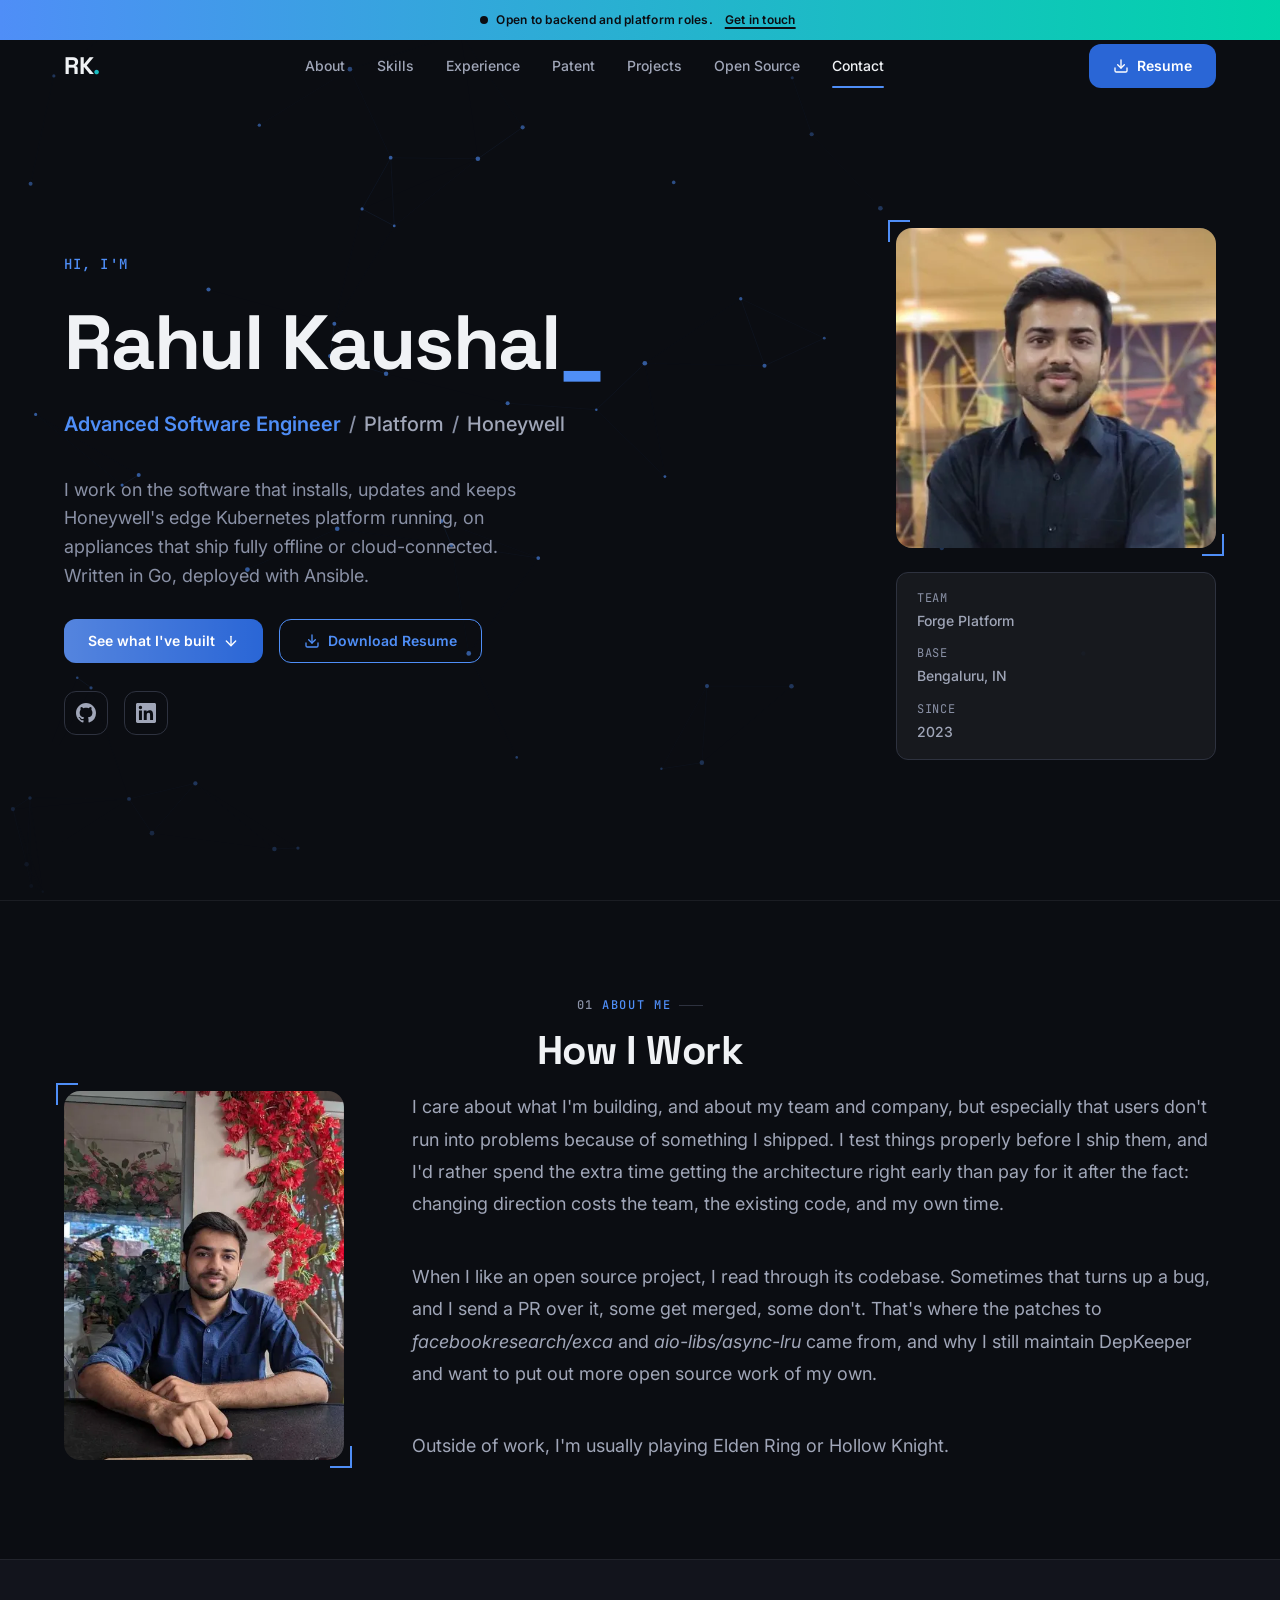
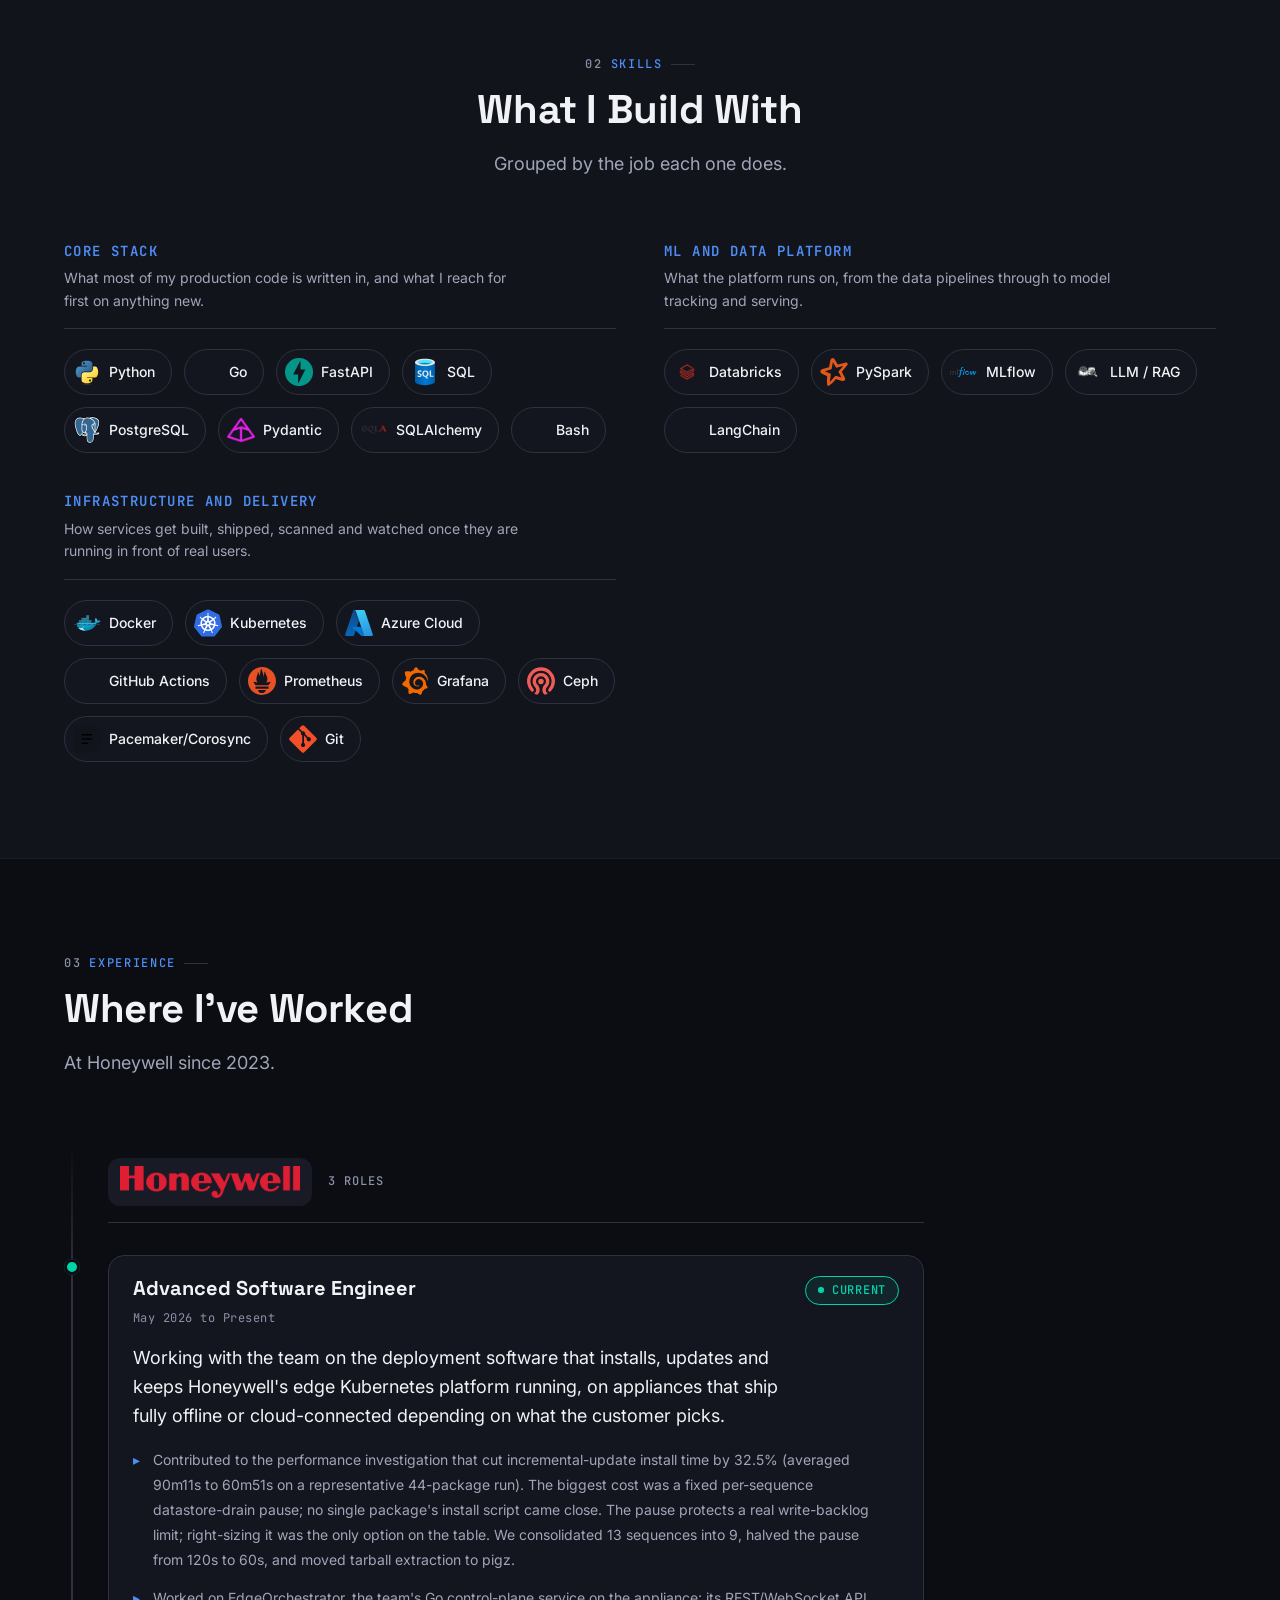
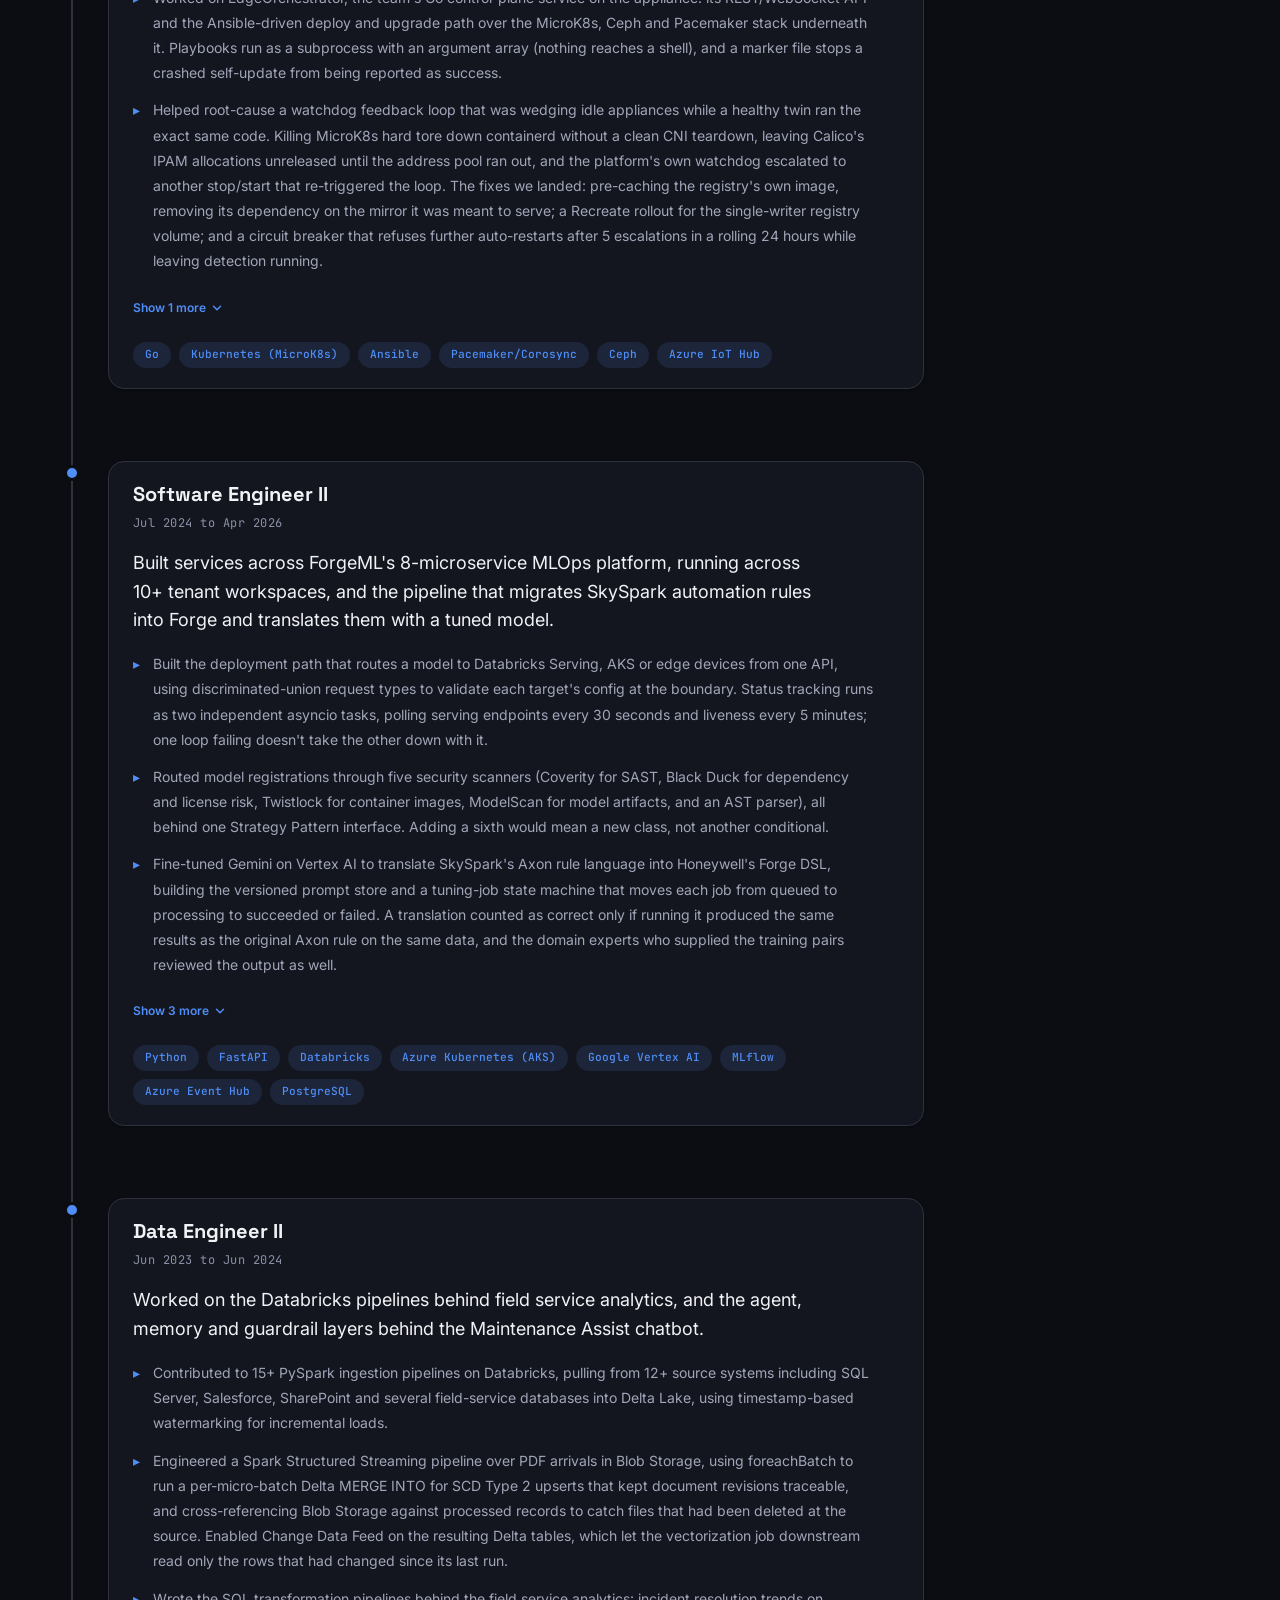
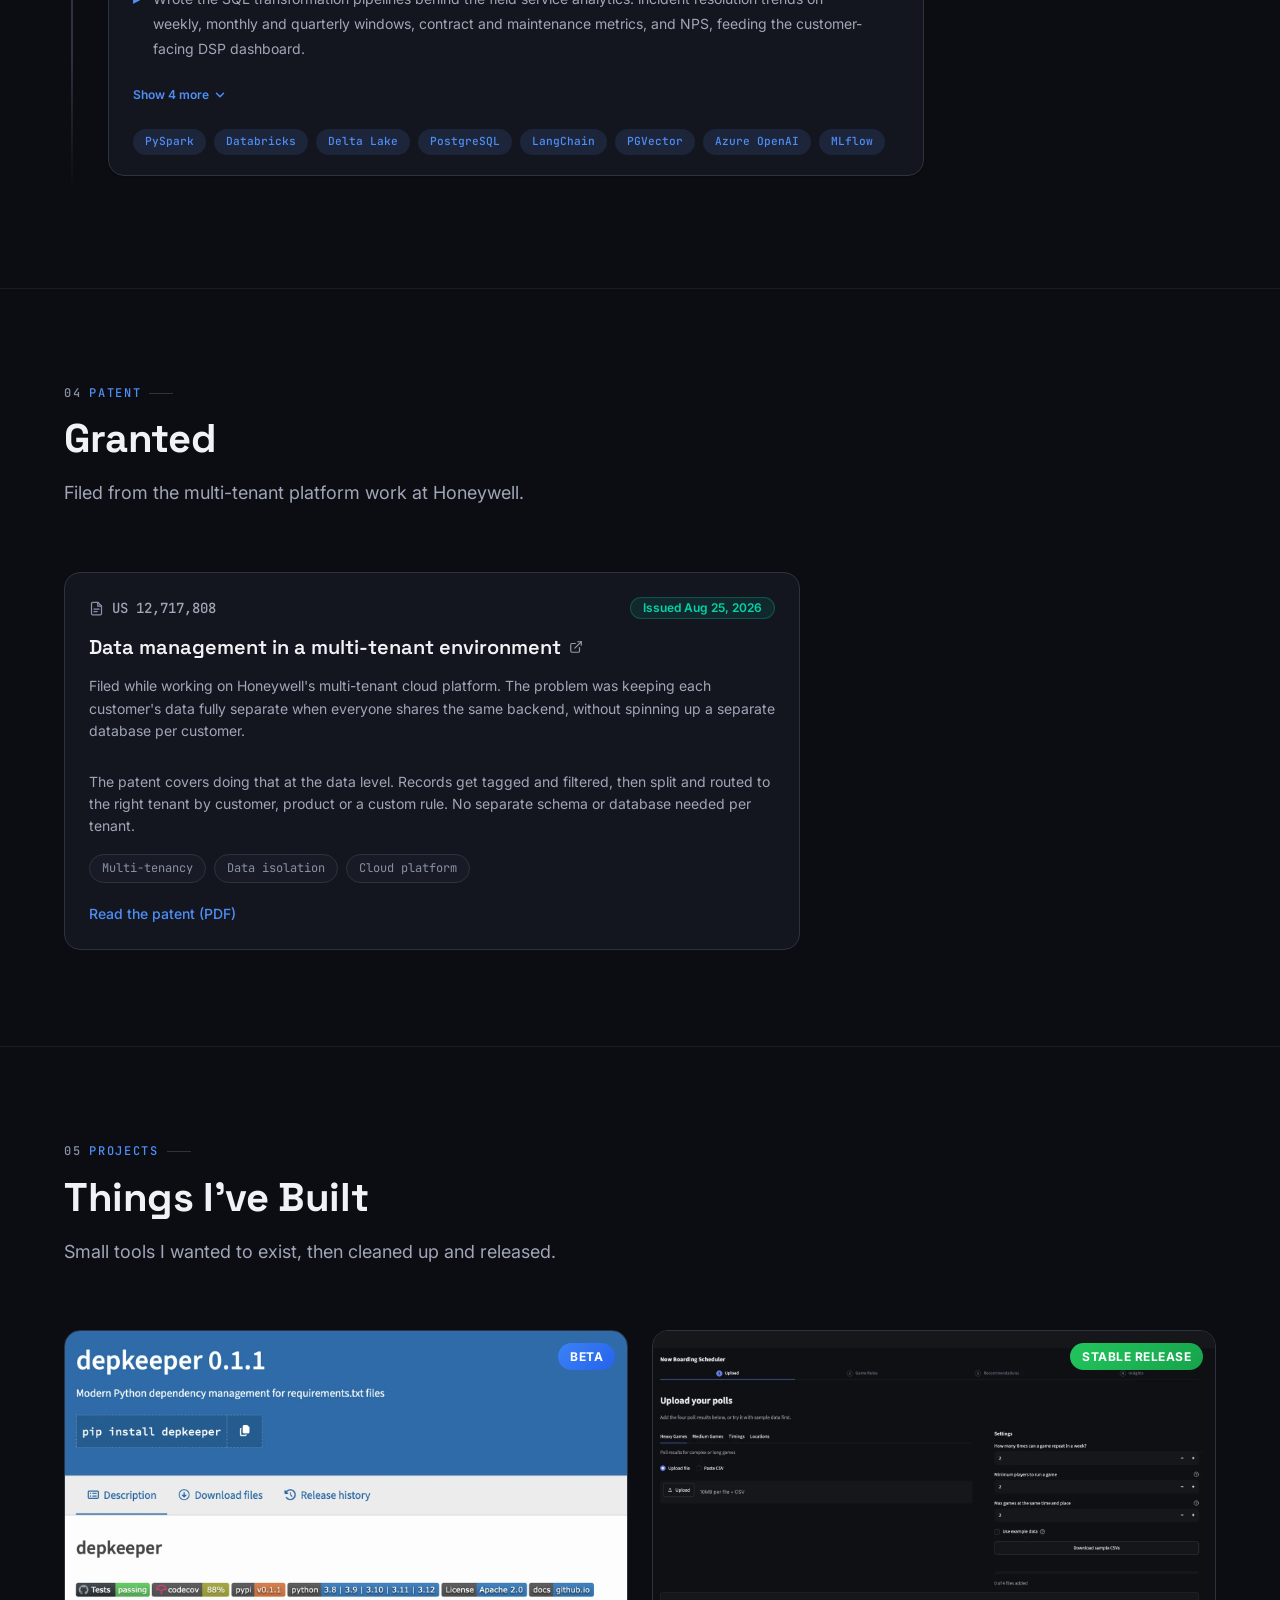
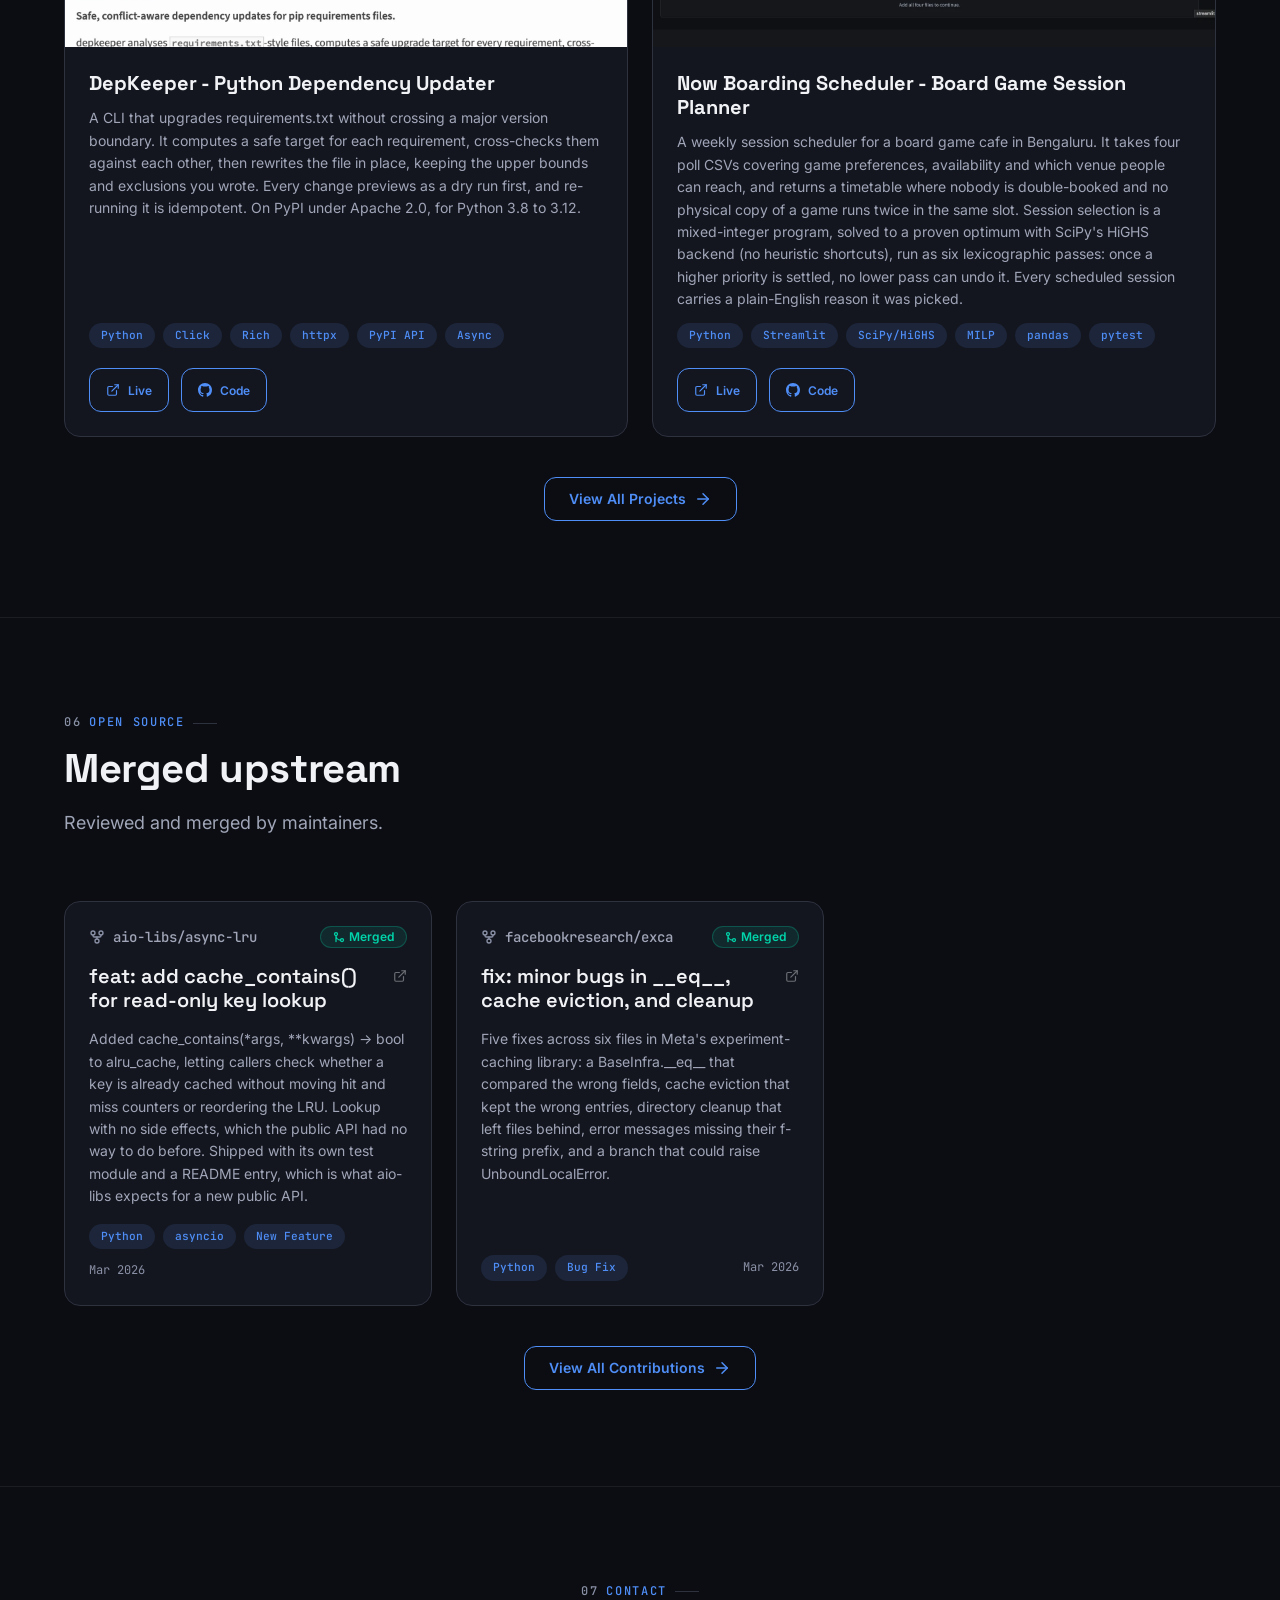
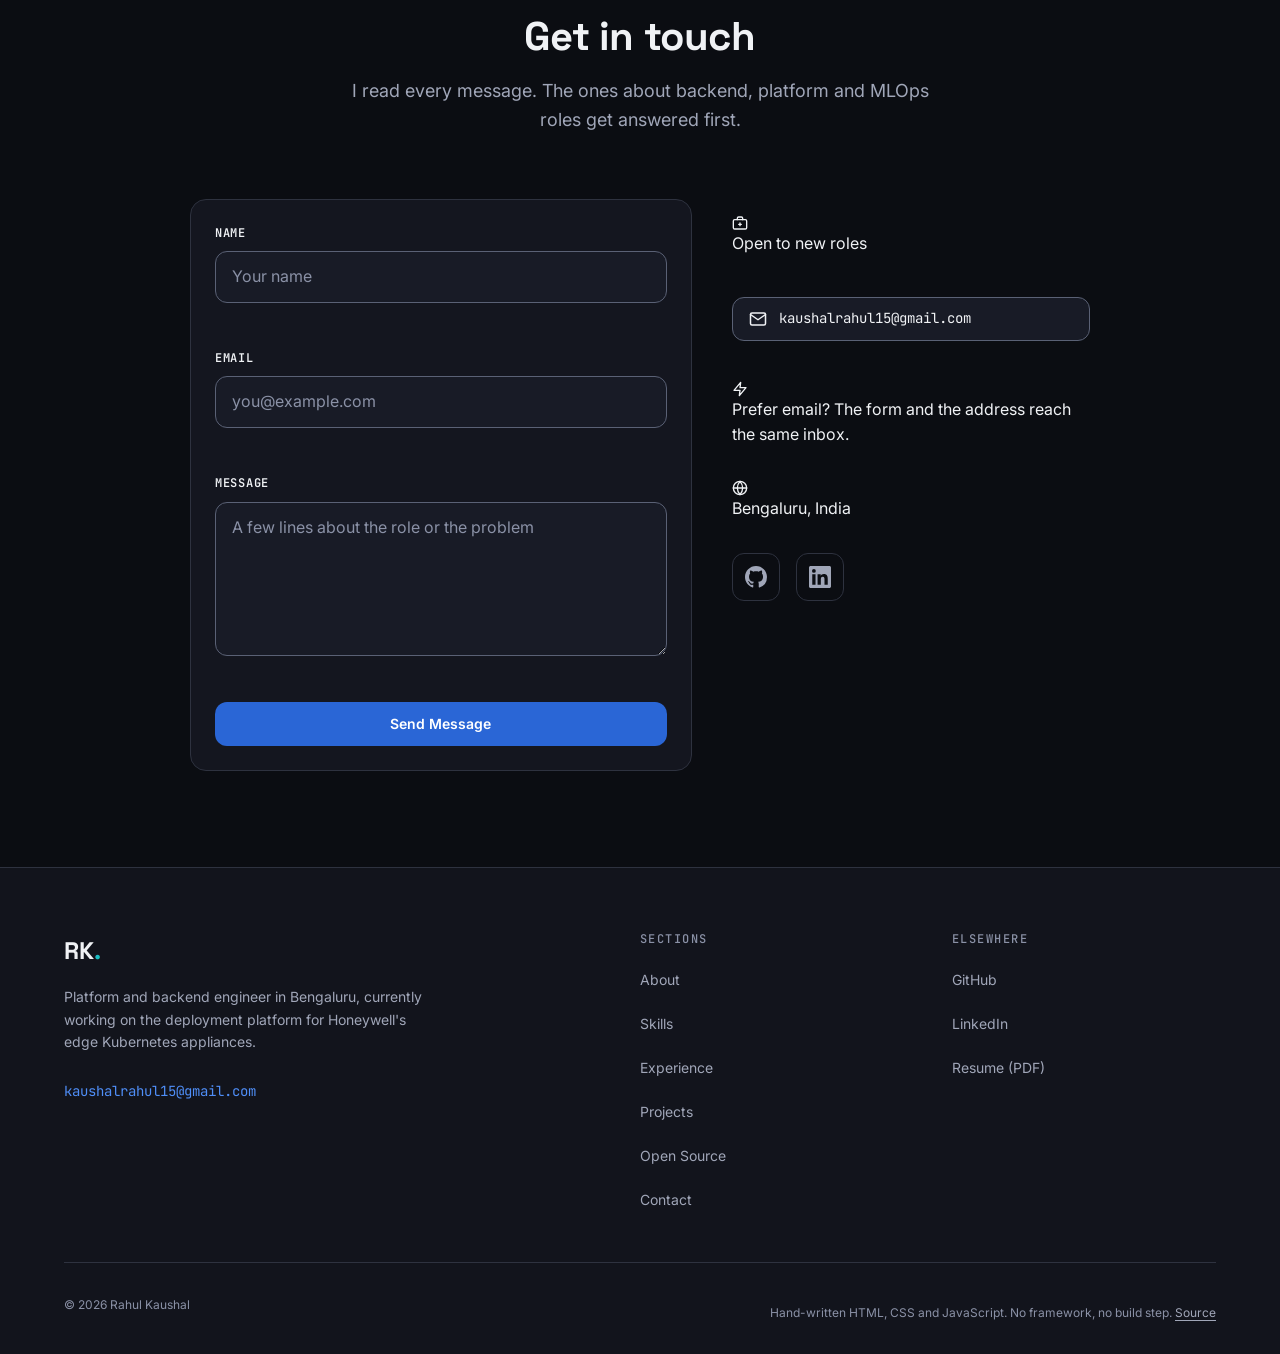
==== index.html @ ba943b7a "fix: refine wording in index.html for clarity and conciseness" ====
<!DOCTYPE html>
<html lang="en" data-theme="dark">
<head>
  <meta charset="UTF-8">
  <meta name="viewport" content="width=device-width, initial-scale=1.0">
  <meta name="google-site-verification" content="7mN913alnb2LG8XkYc7xBLTz8DrT8EJ9xe99mwu-5LU">
  <title>Rahul Kaushal - Platform and Backend Engineer</title>
  <meta name="description" content="Advanced Software Engineer at Honeywell, working on the deployment software behind an edge Kubernetes platform. Go and Ansible, after two years on Honeywell's ML platform.">
  <meta name="author" content="Rahul Kaushal">
  <meta name="theme-color" content="#0B0D12">

  <meta property="og:type" content="website">
  <meta property="og:title" content="Rahul Kaushal - Platform and Backend Engineer">
  <meta property="og:description" content="I work on the deployment software behind Honeywell's edge Kubernetes platform: Go and Ansible, keeping it running on appliances that ship fully offline or cloud-connected.">
  <meta property="og:url" content="https://rahulkaushal04.github.io/portfolio/">
  <meta property="og:image" content="https://rahulkaushal04.github.io/portfolio/assets/images/og-image.png">
  <meta property="og:image:width" content="1200">
  <meta property="og:image:height" content="630">
  <meta property="og:image:alt" content="Rahul Kaushal, platform and backend engineer">

  <meta name="twitter:card" content="summary_large_image">
  <meta name="twitter:title" content="Rahul Kaushal - Platform and Backend Engineer">
  <meta name="twitter:description" content="Advanced Software Engineer at Honeywell. Building deployment software for an edge platform now, ML platform work before that.">
  <meta name="twitter:image" content="https://rahulkaushal04.github.io/portfolio/assets/images/og-image.png">

  <link rel="canonical" href="https://rahulkaushal04.github.io/portfolio/">

  <link rel="icon" href="assets/images/favicon.ico" sizes="any">
  <link rel="icon" href="assets/images/favicon-32.png" type="image/png" sizes="32x32">
  <link rel="apple-touch-icon" href="assets/images/apple-touch-icon.png">

  <link rel="preload" as="image" href="assets/images/profile_short.webp" fetchpriority="high">

  <link rel="preconnect" href="https://fonts.googleapis.com">
  <link rel="preconnect" href="https://fonts.gstatic.com" crossorigin>
  <link rel="stylesheet" href="https://fonts.googleapis.com/css2?family=Space+Grotesk:wght@600;700&family=Inter:wght@400;500;600&family=JetBrains+Mono:wght@400;500&display=swap">

  <link rel="stylesheet" href="assets/css/variables.css">
  <link rel="stylesheet" href="assets/css/reset.css">
  <link rel="stylesheet" href="assets/css/animations.css">
  <link rel="stylesheet" href="assets/css/navbar.css">
  <link rel="stylesheet" href="assets/css/hero.css">
  <link rel="stylesheet" href="assets/css/about.css">
  <link rel="stylesheet" href="assets/css/skills.css">
  <link rel="stylesheet" href="assets/css/experience.css">
  <link rel="stylesheet" href="assets/css/patent.css">
  <link rel="stylesheet" href="assets/css/projects.css">
  <link rel="stylesheet" href="assets/css/contributions.css">
  <link rel="stylesheet" href="assets/css/contact.css">
  <link rel="stylesheet" href="assets/css/footer.css">
  <link rel="stylesheet" href="assets/css/main.css">

  <script type="application/ld+json">
  {
    "@context": "https://schema.org",
    "@graph": [
      {
        "@type": "ProfilePage",
        "@id": "https://rahulkaushal04.github.io/portfolio/#profilepage",
        "url": "https://rahulkaushal04.github.io/portfolio/",
        "name": "Rahul Kaushal - Platform and Backend Engineer",
        "inLanguage": "en",
        "mainEntity": { "@id": "https://rahulkaushal04.github.io/portfolio/#person" }
      },
      {
        "@type": "Person",
        "@id": "https://rahulkaushal04.github.io/portfolio/#person",
        "name": "Rahul Kaushal",
        "url": "https://rahulkaushal04.github.io/portfolio/",
        "image": "https://rahulkaushal04.github.io/portfolio/assets/images/og-image.png",
        "jobTitle": "Advanced Software Engineer",
        "email": "mailto:kaushalrahul15@gmail.com",
        "description": "I work on the deployment software behind Honeywell's edge Kubernetes platform: Go and Ansible, on appliances that ship fully offline or cloud-connected. Before that, I built services across ForgeML, Honeywell's ML platform, and the Databricks pipelines that came before it.",
        "worksFor": {
          "@type": "Organization",
          "name": "Honeywell",
          "department": {
            "@type": "Organization",
            "name": "Forge Platform"
          }
        },
        "address": {
          "@type": "PostalAddress",
          "addressLocality": "Bengaluru",
          "addressCountry": "IN"
        },
        "hasOccupation": {
          "@type": "Occupation",
          "name": "Platform and Backend Engineer",
          "occupationLocation": {
            "@type": "City",
            "name": "Bengaluru"
          },
          "skills": "Python, Go, FastAPI, MLOps, Databricks, PySpark, Kubernetes, Ansible, PostgreSQL, Azure, MLflow, Retrieval Augmented Generation"
        },
        "knowsAbout": [
          "Python",
          "Go",
          "FastAPI",
          "Platform Engineering",
          "MLOps",
          "Kubernetes",
          "Ansible",
          "Databricks",
          "PostgreSQL",
          "Retrieval Augmented Generation"
        ],
        "knowsLanguage": "en",
        "sameAs": [
          "https://github.com/rahulkaushal04",
          "https://www.linkedin.com/in/rahul-kaushal04"
        ]
      },
      {
        "@type": "CreativeWork",
        "@id": "https://rahulkaushal04.github.io/portfolio/#patent-us12717808",
        "additionalType": "https://en.wikipedia.org/wiki/Patent",
        "name": "Data management in a multi-tenant environment",
        "description": "Tenant data isolation at the data level on a shared multi-tenant backend: records carry enough metadata to be split and routed to the right tenant by customer, product or a custom rule, with no separate schema or database required per tenant.",
        "identifier": "US 12717808",
        "url": "https://thepatentplace.com/iplibrary/patent-pdf/12717808/",
        "datePublished": "2026-08-25",
        "author": { "@id": "https://rahulkaushal04.github.io/portfolio/#person" }
      }
    ]
  }
  </script>
</head>

<body>
  <a href="#main-content" class="skip-link">Skip to content</a>

  <div class="availability-banner">
    <span class="availability-banner__dot" aria-hidden="true"></span>
    Open to backend and platform roles. <a href="#contact">Get in touch</a>
  </div>

  <div class="scroll-progress" id="scrollProgress" aria-hidden="true"></div>

  <div class="cursor-dot" id="cursorDot" aria-hidden="true"></div>

  <header class="navbar" id="navbar">
    <nav class="container flex-between">
      <a href="#hero" class="navbar__logo" aria-label="Go to top">
        <span class="navbar__logo-text">RK<span class="text-gradient">.</span></span>
      </a>

      <ul class="navbar__links" id="navLinks">
        <li><a href="#about" class="navbar__link">About</a></li>
        <li><a href="#skills" class="navbar__link">Skills</a></li>
        <li><a href="#experience" class="navbar__link">Experience</a></li>
        <li><a href="#patent" class="navbar__link">Patent</a></li>
        <li><a href="#projects" class="navbar__link">Projects</a></li>
        <li><a href="#contributions" class="navbar__link">Open Source</a></li>
        <li><a href="#contact" class="navbar__link">Contact</a></li>
      </ul>

      <div class="navbar__actions flex-center gap-4">
        <div class="navbar__resume-wrap">
          <a href="resume/Rahul_Resume.pdf" download class="btn btn-primary navbar__resume-btn">
            <svg xmlns="http://www.w3.org/2000/svg" width="16" height="16" viewBox="0 0 24 24" fill="none" stroke="currentColor" stroke-width="2" stroke-linecap="round" stroke-linejoin="round">
              <path d="M21 15v4a2 2 0 0 1-2 2H5a2 2 0 0 1-2-2v-4"></path>
              <polyline points="7 10 12 15 17 10"></polyline>
              <line x1="12" y1="15" x2="12" y2="3"></line>
            </svg>
            Resume
          </a>
        </div>

        <button class="navbar__hamburger" id="navHamburger" aria-label="Open navigation menu" aria-expanded="false">
          <span class="navbar__hamburger-line"></span>
          <span class="navbar__hamburger-line"></span>
          <span class="navbar__hamburger-line"></span>
        </button>
      </div>
    </nav>

  </header>

  <div class="navbar__mobile-menu" id="mobileMenu" role="dialog" aria-modal="true" aria-label="Site navigation" aria-hidden="true">
    <button class="navbar__mobile-close" type="button" data-close-menu aria-label="Close navigation menu">
      <svg xmlns="http://www.w3.org/2000/svg" width="20" height="20" viewBox="0 0 24 24" fill="none" stroke="currentColor" stroke-width="2" stroke-linecap="round" stroke-linejoin="round" aria-hidden="true">
        <line x1="18" y1="6" x2="6" y2="18"></line>
        <line x1="6" y1="6" x2="18" y2="18"></line>
      </svg>
    </button>

    <ul class="navbar__mobile-links">
      <li><a href="#about" class="navbar__mobile-link">About</a></li>
      <li><a href="#skills" class="navbar__mobile-link">Skills</a></li>
      <li><a href="#experience" class="navbar__mobile-link">Experience</a></li>
      <li><a href="#patent" class="navbar__mobile-link">Patent</a></li>
      <li><a href="#projects" class="navbar__mobile-link">Projects</a></li>
      <li><a href="#contributions" class="navbar__mobile-link">Open Source</a></li>
      <li><a href="#contact" class="navbar__mobile-link">Contact</a></li>
    </ul>

    <div class="navbar__mobile-actions">
      <a href="resume/Rahul_Resume.pdf" download class="btn btn-primary">
        <svg xmlns="http://www.w3.org/2000/svg" width="16" height="16" viewBox="0 0 24 24" fill="none" stroke="currentColor" stroke-width="2" stroke-linecap="round" stroke-linejoin="round" aria-hidden="true">
          <path d="M21 15v4a2 2 0 0 1-2 2H5a2 2 0 0 1-2-2v-4"></path>
          <polyline points="7 10 12 15 17 10"></polyline>
          <line x1="12" y1="15" x2="12" y2="3"></line>
        </svg>
        Download Resume
      </a>

      <a href="mailto:kaushalrahul15@gmail.com" class="navbar__mobile-email">
        <svg xmlns="http://www.w3.org/2000/svg" width="16" height="16" viewBox="0 0 24 24" fill="none" stroke="currentColor" stroke-width="2" stroke-linecap="round" stroke-linejoin="round" aria-hidden="true">
          <rect x="2" y="4" width="20" height="16" rx="2"></rect>
          <polyline points="22,6 12,13 2,6"></polyline>
        </svg>
        kaushalrahul15@gmail.com
      </a>

      <div class="navbar__mobile-socials">
        <a href="https://github.com/rahulkaushal04" target="_blank" rel="noopener noreferrer" class="navbar__mobile-social" aria-label="GitHub profile">
          <svg xmlns="http://www.w3.org/2000/svg" width="18" height="18" viewBox="0 0 24 24" fill="currentColor" aria-hidden="true"><path d="M12 0C5.37 0 0 5.37 0 12c0 5.31 3.435 9.795 8.205 11.385.6.105.825-.255.825-.57 0-.285-.015-1.23-.015-2.235-3.015.555-3.795-.735-4.035-1.41-.135-.345-.72-1.41-1.23-1.695-.42-.225-1.02-.78-.015-.795.945-.015 1.62.87 1.845 1.23 1.08 1.815 2.805 1.305 3.495.99.105-.78.42-1.305.765-1.605-2.67-.3-5.46-1.335-5.46-5.925 0-1.305.465-2.385 1.23-3.225-.12-.3-.54-1.53.12-3.18 0 0 1.005-.315 3.3 1.23.96-.27 1.98-.405 3-.405s2.04.135 3 .405c2.295-1.56 3.3-1.23 3.3-1.23.66 1.65.24 2.88.12 3.18.765.84 1.23 1.905 1.23 3.225 0 4.605-2.805 5.625-5.475 5.925.435.375.81 1.095.81 2.22 0 1.605-.015 2.895-.015 3.3 0 .315.225.69.825.57A12.02 12.02 0 0 0 24 12c0-6.63-5.37-12-12-12z"/></svg>
        </a>
        <a href="https://www.linkedin.com/in/rahul-kaushal04" target="_blank" rel="noopener noreferrer" class="navbar__mobile-social" aria-label="LinkedIn profile">
          <svg xmlns="http://www.w3.org/2000/svg" width="18" height="18" viewBox="0 0 24 24" fill="currentColor" aria-hidden="true"><path d="M20.447 20.452h-3.554v-5.569c0-1.328-.027-3.037-1.852-3.037-1.853 0-2.136 1.445-2.136 2.939v5.667H9.351V9h3.414v1.561h.046c.477-.9 1.637-1.85 3.37-1.85 3.601 0 4.267 2.37 4.267 5.455v6.286zM5.337 7.433a2.062 2.062 0 0 1-2.063-2.065 2.064 2.064 0 1 1 2.063 2.065zm1.782 13.019H3.555V9h3.564v11.452zM22.225 0H1.771C.792 0 0 .774 0 1.729v20.542C0 23.227.792 24 1.771 24h20.451C23.2 24 24 23.227 24 22.271V1.729C24 .774 23.2 0 22.222 0h.003z"/></svg>
        </a>
      </div>
    </div>
  </div>

  <div class="navbar__backdrop" id="navBackdrop" aria-hidden="true"></div>

  <main id="main-content">
    <section id="hero" class="hero" aria-labelledby="heroName">
      <canvas class="hero__canvas" id="heroCanvas" aria-hidden="true"></canvas>

      <div class="container hero__layout">
        <div class="hero__main">
          <p class="hero__greeting reveal">Hi, I'm</p>

          <h1 class="hero__name headline-signal reveal" id="heroName">Rahul Kaushal<span class="headline-signal__blip" aria-hidden="true">_</span></h1>

          <p class="hero__roles reveal">
            <span class="hero__role">Advanced Software Engineer</span>
            <span class="hero__role-sep" aria-hidden="true">/</span>
            <span class="hero__role hero__role--muted">Platform</span>
            <span class="hero__role-sep" aria-hidden="true">/</span>
            <span class="hero__role hero__role--muted">Honeywell</span>
          </p>

          <p class="hero__tagline reveal">
            I work on the software that installs, updates and keeps Honeywell's edge Kubernetes
            platform running, on appliances that ship fully offline or cloud-connected. Written
            in Go, deployed with Ansible.
          </p>

          <div class="hero__cta reveal gap-4">
            <a href="#projects" class="btn btn-primary">
              See what I've built
              <svg xmlns="http://www.w3.org/2000/svg" width="16" height="16" viewBox="0 0 24 24" fill="none" stroke="currentColor" stroke-width="2" stroke-linecap="round" stroke-linejoin="round">
                <line x1="12" y1="5" x2="12" y2="19"></line>
                <polyline points="19 12 12 19 5 12"></polyline>
              </svg>
            </a>
            <a href="resume/Rahul_Resume.pdf" download class="btn btn-outline">
              <svg xmlns="http://www.w3.org/2000/svg" width="16" height="16" viewBox="0 0 24 24" fill="none" stroke="currentColor" stroke-width="2" stroke-linecap="round" stroke-linejoin="round">
                <path d="M21 15v4a2 2 0 0 1-2 2H5a2 2 0 0 1-2-2v-4"></path>
                <polyline points="7 10 12 15 17 10"></polyline>
                <line x1="12" y1="15" x2="12" y2="3"></line>
              </svg>
              Download Resume
            </a>
          </div>

          <div class="hero__socials reveal">
            <a href="https://github.com/rahulkaushal04" target="_blank" rel="noopener noreferrer" class="hero__social-badge" aria-label="GitHub">
              <svg xmlns="http://www.w3.org/2000/svg" width="20" height="20" viewBox="0 0 24 24" fill="currentColor">
                <path d="M12 0C5.37 0 0 5.37 0 12c0 5.31 3.435 9.795 8.205 11.385.6.105.825-.255.825-.57 0-.285-.015-1.23-.015-2.235-3.015.555-3.795-.735-4.035-1.41-.135-.345-.72-1.41-1.23-1.695-.42-.225-1.02-.78-.015-.795.945-.015 1.62.87 1.845 1.23 1.08 1.815 2.805 1.305 3.495.99.105-.78.42-1.305.765-1.605-2.67-.3-5.46-1.335-5.46-5.925 0-1.305.465-2.385 1.23-3.225-.12-.3-.54-1.53.12-3.18 0 0 1.005-.315 3.3 1.23.96-.27 1.98-.405 3-.405s2.04.135 3 .405c2.295-1.56 3.3-1.23 3.3-1.23.66 1.65.24 2.88.12 3.18.765.84 1.23 1.905 1.23 3.225 0 4.605-2.805 5.625-5.475 5.925.435.375.81 1.095.81 2.22 0 1.605-.015 2.895-.015 3.3 0 .315.225.69.825.57A12.02 12.02 0 0 0 24 12c0-6.63-5.37-12-12-12z"/>
              </svg>
            </a>
            <a href="https://www.linkedin.com/in/rahul-kaushal04" target="_blank" rel="noopener noreferrer" class="hero__social-badge" aria-label="LinkedIn">
              <svg xmlns="http://www.w3.org/2000/svg" width="20" height="20" viewBox="0 0 24 24" fill="currentColor">
                <path d="M20.447 20.452h-3.554v-5.569c0-1.328-.027-3.037-1.852-3.037-1.853 0-2.136 1.445-2.136 2.939v5.667H9.351V9h3.414v1.561h.046c.477-.9 1.637-1.85 3.37-1.85 3.601 0 4.267 2.37 4.267 5.455v6.286zM5.337 7.433a2.062 2.062 0 0 1-2.063-2.065 2.064 2.064 0 1 1 2.063 2.065zm1.782 13.019H3.555V9h3.564v11.452zM22.225 0H1.771C.792 0 0 .774 0 1.729v20.542C0 23.227.792 24 1.771 24h20.451C23.2 24 24 23.227 24 22.271V1.729C24 .774 23.2 0 22.222 0h.003z"/>
              </svg>
            </a>
          </div>
        </div>

        <aside class="hero__aside reveal" data-delay="2">
          <div class="hero__avatar bracket-frame">
            <img src="assets/images/profile_short.webp" alt="Rahul Kaushal" width="440" height="440" fetchpriority="high" decoding="async" class="hero__avatar-img">
          </div>
          <dl class="hero__specs">
            <div class="hero__spec">
              <dt>Team</dt>
              <dd>Forge Platform</dd>
            </div>
            <div class="hero__spec">
              <dt>Base</dt>
              <dd>Bengaluru, IN</dd>
            </div>
            <div class="hero__spec">
              <dt>Since</dt>
              <dd>2023</dd>
            </div>
          </dl>
        </aside>
      </div>
    </section>

    <section id="about" class="about" aria-labelledby="aboutTitle">
      <div class="container">
        <span class="section-label">About Me</span>
        <h2 class="section-title reveal" id="aboutTitle">How I Work</h2>

        <div class="about__grid">
          <div class="about__avatar-card reveal">
            <div class="bracket-frame">
              <img src="assets/images/profile_main.webp" alt="Rahul Kaushal" width="471" height="620" loading="lazy" decoding="async" class="about__avatar-img">
            </div>
          </div>

          <div class="about__bio reveal">
            <p>
              I care about what I'm building, and about my team and company, but especially
              that users don't run into problems because of something I shipped. I test things
              properly before I ship them, and I'd rather spend the extra time getting the
              architecture right early than pay for it after the fact: changing direction
              costs the team, the existing code, and my own time.
            </p>
            <p>
              When I like an open source project, I read through its codebase. Sometimes that
              turns up a bug, and I send a PR over it, some get merged, some don't. That's where
              the patches to <em>facebookresearch/exca</em> and <em>aio-libs/async-lru</em> came
              from, and why I still maintain DepKeeper and want to put out more open source work
              of my own.
            </p>
            <p>
              Outside of work, I'm usually playing Elden Ring or Hollow Knight.
            </p>

          </div>
        </div>
      </div>
    </section>

    <section id="skills" class="skills" aria-labelledby="skillsTitle">
      <div class="container">
        <span class="section-label">Skills</span>
        <h2 class="section-title reveal" id="skillsTitle">What I Build With</h2>
        <p class="section-subtitle reveal">Grouped by the job each one does.</p>

        <div class="skills__groups" id="skillsGroups">
          <noscript>
            <ul style="list-style:none;padding:0;display:grid;gap:1.5rem;">
              <li><strong>Core stack:</strong> Python, Go, FastAPI, SQL, PostgreSQL, Pydantic, SQLAlchemy, Bash</li>
              <li><strong>ML and data platform:</strong> Databricks, PySpark, MLflow, LLM / RAG, LangChain</li>
              <li><strong>Infrastructure and delivery:</strong> Docker, Kubernetes, Azure Cloud, GitHub Actions, Prometheus, Grafana, Ceph, Pacemaker/Corosync, Git</li>
            </ul>
          </noscript>
        </div>
      </div>
    </section>

    <section id="experience" class="experience" aria-labelledby="experienceTitle">
      <div class="container">
        <div class="section-header--left">
          <span class="section-label">Experience</span>
          <h2 class="section-title reveal" id="experienceTitle">Where I've Worked</h2>
          <p class="section-subtitle reveal">At Honeywell since 2023.</p>
        </div>

        <div class="experience__timeline" id="experienceTimeline">
          <noscript>
            <article style="margin-bottom:2rem;">
              <h3>Advanced Software Engineer at Honeywell</h3>
              <p>May 2026 to Present</p>
              <p>Working with the team on the deployment software that installs, updates and keeps Honeywell&#x27;s edge Kubernetes platform running, on appliances that ship fully offline or cloud-connected depending on what the customer picks.</p>
              <ul>
                <li>Contributed to the performance investigation that cut incremental-update install time by 32.5% (averaged 90m11s to 60m51s on a representative 44-package run). The biggest cost was a fixed per-sequence datastore-drain pause; no single package&#x27;s install script came close. The pause protects a real write-backlog limit; right-sizing it was the only option on the table. We consolidated 13 sequences into 9, halved the pause from 120s to 60s, and moved tarball extraction to pigz.</li>
                <li>Worked on EdgeOrchestrator, the team&#x27;s Go control-plane service on the appliance: its REST/WebSocket API and the Ansible-driven deploy and upgrade path over the MicroK8s, Ceph and Pacemaker stack underneath it. Playbooks run as a subprocess with an argument array (nothing reaches a shell), and a marker file stops a crashed self-update from being reported as success.</li>
                <li>Helped root-cause a watchdog feedback loop that was wedging idle appliances while a healthy twin ran the exact same code. Killing MicroK8s hard tore down containerd without a clean CNI teardown, leaving Calico&#x27;s IPAM allocations unreleased until the address pool ran out, and the platform&#x27;s own watchdog escalated to another stop/start that re-triggered the loop. The fixes we landed: pre-caching the registry&#x27;s own image, removing its dependency on the mirror it was meant to serve; a Recreate rollout for the single-writer registry volume; and a circuit breaker that refuses further auto-restarts after 5 escalations in a rolling 24 hours while leaving detection running.</li>
                <li>Collaborated on ForgeLinkLite, a cross-platform Go agent handling Azure Device Provisioning Service enrollment and IoT Hub connectivity over AMQP-over-WebSocket with certificate auth, backed by a KeePass credential vault and an active/passive handshake for HA failover.</li>
              </ul>
              <p><em>Go &middot; Kubernetes (MicroK8s) &middot; Ansible &middot; Pacemaker/Corosync &middot; Ceph &middot; Azure IoT Hub</em></p>
            </article>
            <article style="margin-bottom:2rem;">
              <h3>Software Engineer II at Honeywell</h3>
              <p>Jul 2024 to Apr 2026</p>
              <p>Built services across ForgeML's 8-microservice MLOps platform, running across 10+ tenant workspaces, and the pipeline that migrates SkySpark automation rules into Forge and translates them with a tuned model.</p>
              <ul>
                <li>Built the deployment path that routes a model to Databricks Serving, AKS or edge devices from one API, using discriminated-union request types to validate each target's config at the boundary. Status tracking runs as two independent asyncio tasks, polling serving endpoints every 30 seconds and liveness every 5 minutes; one loop failing doesn't take the other down with it.</li>
                <li>Routed model registrations through five security scanners (Coverity for SAST, Black Duck for dependency and license risk, Twistlock for container images, ModelScan for model artifacts, and an AST parser), all behind one Strategy Pattern interface. Adding a sixth would mean a new class, not another conditional.</li>
                <li>Fine-tuned Gemini on Vertex AI to translate SkySpark's Axon rule language into Honeywell's Forge DSL, building the versioned prompt store and a tuning-job state machine that moves each job from queued to processing to succeeded or failed. A translation counted as correct only if running it produced the same results as the original Axon rule on the same data, and the domain experts who supplied the training pairs reviewed the output as well.</li>
                <li>The asyncio event processor consumes Azure Event Hub in real time, dispatches each event to one of three parsers behind a Factory Pattern, and writes to PostgreSQL and Unity Catalog concurrently. Blob Storage checkpoints are committed only after a successful write. Delivery is at-least-once with upsert writes. A crash replay overwrites rows without duplicating them.</li>
                <li>Shipped the service that migrates SkySpark building-automation rules into Forge: authenticating over SCRAM, parsing the Zinc and Trio formats SkySpark returns, and writing to PostgreSQL and Unity Catalog in parallel, which cut write time roughly in half.</li>
                <li>Wrote the BDD acceptance suite in Behave: 50+ scenarios across six workflow domains, run in parallel per tenant, plus Locust load tests spanning onboarding through deployment.</li>
              </ul>
              <p><em>Python &middot; FastAPI &middot; Databricks &middot; Azure Kubernetes (AKS) &middot; Google Vertex AI &middot; MLflow &middot; Azure Event Hub &middot; PostgreSQL</em></p>
            </article>
            <article style="margin-bottom:2rem;">
              <h3>Data Engineer II at Honeywell</h3>
              <p>Jun 2023 to Jun 2024</p>
              <p>Worked on the Databricks pipelines behind field service analytics, and the agent, memory and guardrail layers behind the Maintenance Assist chatbot.</p>
              <ul>
                <li>Contributed to 15+ PySpark ingestion pipelines on Databricks, pulling from 12+ source systems including SQL Server, Salesforce, SharePoint and several field-service databases into Delta Lake, using timestamp-based watermarking for incremental loads.</li>
                <li>Engineered a Spark Structured Streaming pipeline over PDF arrivals in Blob Storage, using foreachBatch to run a per-micro-batch Delta MERGE INTO for SCD Type 2 upserts that kept document revisions traceable, and cross-referencing Blob Storage against processed records to catch files that had been deleted at the source. Enabled Change Data Feed on the resulting Delta tables, which let the vectorization job downstream read only the rows that had changed since its last run.</li>
                <li>Wrote the SQL transformation pipelines behind the field service analytics: incident resolution trends on weekly, monthly and quarterly windows, contract and maintenance metrics, and NPS, feeding the customer-facing DSP dashboard.</li>
                <li>On the Maintenance Assist chatbot, worked on the agent executor (tool selection, chat history, topic generation and summarization) through a YAML-driven config that let each tenant's agent run its own LLM, tools and prompts without a code change.</li>
                <li>Helped build a guardrail layer that runs input validation and output safety checks as async tasks in parallel with the LLM call, catching a violation mid-stream and cancelling the in-flight response, usually within a few streamed tokens. Tenants configure it as input-only or input and output, on top of an SSE streaming layer built to hold 100+ concurrent sessions.</li>
                <li>Collaborated on replacing plain sequential chat history with a PGVector-backed memory store that retrieves prior turns by max inner product similarity, independent of when they were said.</li>
                <li>Worked on vectorizing tens of thousands of knowledge-base articles and service cases into PGVector, and contributed to the evaluation harness that scored chatbot answers with Azure OpenAI as an LLM judge across a 1,000+ question set.</li>
              </ul>
              <p><em>PySpark &middot; Databricks &middot; Delta Lake &middot; PostgreSQL &middot; LangChain &middot; PGVector &middot; Azure OpenAI &middot; MLflow</em></p>
            </article>
          </noscript>
        </div>
      </div>
    </section>

    <section id="patent" class="patent" aria-labelledby="patentTitle">
      <div class="container">
        <div class="section-header--left">
          <span class="section-label">Patent</span>
          <h2 class="section-title reveal" id="patentTitle">Granted</h2>
          <p class="section-subtitle reveal">Filed from the multi-tenant platform work at Honeywell.</p>
        </div>

        <article class="patent__card reveal">
          <div class="patent__header">
            <span class="patent__number">
              <svg xmlns="http://www.w3.org/2000/svg" width="15" height="15" viewBox="0 0 24 24" fill="none" stroke="currentColor" stroke-width="2" stroke-linecap="round" stroke-linejoin="round" class="patent__icon" aria-hidden="true">
                <path d="M14 2H6a2 2 0 0 0-2 2v16a2 2 0 0 0 2 2h12a2 2 0 0 0 2-2V8z"></path>
                <polyline points="14 2 14 8 20 8"></polyline>
                <line x1="8" y1="13" x2="16" y2="13"></line>
                <line x1="8" y1="17" x2="13" y2="17"></line>
              </svg>
              US 12,717,808
            </span>
            <span class="patent__badge">Issued Aug 25, 2026</span>
          </div>

          <h3 class="patent__title">
            <a href="https://thepatentplace.com/iplibrary/patent-pdf/12717808/" target="_blank" rel="noopener noreferrer" class="patent__title-link">
              Data management in a multi-tenant environment
              <svg xmlns="http://www.w3.org/2000/svg" width="14" height="14" viewBox="0 0 24 24" fill="none" stroke="currentColor" stroke-width="2" stroke-linecap="round" stroke-linejoin="round" class="patent__external-icon" aria-hidden="true">
                <path d="M18 13v6a2 2 0 0 1-2 2H5a2 2 0 0 1-2-2V8a2 2 0 0 1 2-2h6"></path>
                <polyline points="15 3 21 3 21 9"></polyline>
                <line x1="10" y1="14" x2="21" y2="3"></line>
              </svg>
            </a>
          </h3>

          <div class="patent__body">
            <p>
              Filed while working on Honeywell's multi-tenant cloud platform. The problem was
              keeping each customer's data fully separate when everyone shares the same backend,
              without spinning up a separate database per customer.
            </p>
            <p>
              The patent covers doing that at the data level. Records get tagged and filtered,
              then split and routed to the right tenant by customer, product or a custom
              rule. No separate schema or database needed per tenant.
            </p>
          </div>

          <ul class="patent__tags">
            <li>Multi-tenancy</li>
            <li>Data isolation</li>
            <li>Cloud platform</li>
          </ul>

          <div class="patent__links">
            <a href="https://thepatentplace.com/iplibrary/patent-pdf/12717808/" target="_blank" rel="noopener noreferrer" class="patent__link">Read the patent (PDF)</a>
          </div>
        </article>
      </div>
    </section>

    <section id="projects" class="projects" aria-labelledby="projectsTitle">
      <div class="container">
        <div class="section-header--left">
          <span class="section-label">Projects</span>
          <h2 class="section-title reveal" id="projectsTitle">Things I've Built</h2>
          <p class="section-subtitle reveal">Small tools I wanted to exist, then cleaned up and released.</p>
        </div>

        <div class="projects__grid" id="projectsGrid">
          <noscript>
            <article style="margin-bottom:2rem;">
              <h3>DepKeeper - Python Dependency Updater</h3>
              <p>A CLI that upgrades requirements.txt without crossing a major version boundary. It computes a safe target for each requirement, cross-checks them against each other, then rewrites the file in place, keeping the upper bounds and exclusions you wrote. Every change previews as a dry run first, and re-running it is idempotent. On PyPI under Apache 2.0, for Python 3.8 to 3.12.</p>
              <p><em>Python &middot; Click &middot; Rich &middot; httpx &middot; PyPI API &middot; Async</em></p>
              <p><a href="https://rahulkaushal04.github.io/depkeeper/latest/">Live site</a> &nbsp;|&nbsp; <a href="https://github.com/rahulkaushal04/depkeeper">GitHub</a></p>
            </article>
            <article style="margin-bottom:2rem;">
              <h3>Now Boarding Scheduler - Board Game Session Planner</h3>
              <p>A weekly session scheduler for a board game cafe in Bengaluru. It takes four poll CSVs covering game preferences, availability and which venue people can reach, and returns a timetable where nobody is double-booked and no physical copy of a game runs twice in the same slot. Session selection is a mixed-integer program, solved to a proven optimum with SciPy's HiGHS backend (no heuristic shortcuts), run as six lexicographic passes: once a higher priority is settled, no lower pass can undo it. Every scheduled session carries a plain-English reason it was picked.</p>
              <p><em>Python &middot; Streamlit &middot; SciPy/HiGHS &middot; MILP &middot; pandas &middot; pytest</em></p>
              <p><a href="https://now-boarding-scheduler.streamlit.app">Live site</a> &nbsp;|&nbsp; <a href="https://github.com/rahulkaushal04/now-boarding-scheduler">GitHub</a></p>
            </article>
          </noscript>
        </div>

        <div class="projects__cta reveal">
          <a href="projects.html" class="btn btn-outline projects__view-all-btn">
            <span>View All Projects</span>
            <svg xmlns="http://www.w3.org/2000/svg" width="18" height="18" viewBox="0 0 24 24" fill="none" stroke="currentColor" stroke-width="2" stroke-linecap="round" stroke-linejoin="round">
              <line x1="5" y1="12" x2="19" y2="12"></line>
              <polyline points="12 5 19 12 12 19"></polyline>
            </svg>
          </a>
        </div>
      </div>
    </section>

    <section id="contributions" class="contributions" aria-labelledby="contributionsTitle">
      <div class="container">
        <div class="section-header--left">
          <span class="section-label">Open Source</span>
          <h2 class="section-title reveal" id="contributionsTitle">Merged upstream</h2>
          <p class="section-subtitle reveal">Reviewed and merged by maintainers.</p>
        </div>

        <div class="contributions__stats" id="contributionsStats"></div>

        <div class="contributions__grid" id="contributionsGrid">
          <noscript>
            <article style="margin-bottom:2rem;">
              <h3><a href="https://github.com/facebookresearch/exca/pull/206">facebookresearch/exca: fix: minor bugs in __eq__, cache eviction, and cleanup</a></h3>
              <p>Five fixes across six files in Meta's experiment-caching library: a BaseInfra.__eq__ that compared the wrong fields, cache eviction that kept the wrong entries, directory cleanup that left files behind, error messages missing their f-string prefix, and a branch that could raise UnboundLocalError.</p>
              <p><em>Python &middot; Bug Fix</em></p>
            </article>
            <article style="margin-bottom:2rem;">
              <h3><a href="https://github.com/aio-libs/async-lru/pull/746">aio-libs/async-lru: feat: add cache_contains() for read-only key lookup</a></h3>
              <p>Added cache_contains(*args, **kwargs) -&gt; bool to alru_cache, letting callers check whether a key is already cached without moving hit and miss counters or reordering the LRU. Lookup with no side effects, which the public API had no way to do before. Shipped with its own test module and a README entry, which is what aio-libs expects for a new public API.</p>
              <p><em>Python &middot; asyncio &middot; New Feature</em></p>
            </article>
          </noscript>
        </div>

        <div class="contributions__cta reveal">
          <a href="contributions.html" class="btn btn-outline contributions__view-all-btn">
            <span>View All Contributions</span>
            <svg xmlns="http://www.w3.org/2000/svg" width="18" height="18" viewBox="0 0 24 24" fill="none" stroke="currentColor" stroke-width="2" stroke-linecap="round" stroke-linejoin="round">
              <line x1="5" y1="12" x2="19" y2="12"></line>
              <polyline points="12 5 19 12 12 19"></polyline>
            </svg>
          </a>
        </div>
      </div>
    </section>

    <section id="contact" class="contact" aria-labelledby="contactTitle">
      <div class="container">
        <span class="section-label">Contact</span>
        <h2 class="section-title reveal" id="contactTitle">Get in touch</h2>
        <p class="section-subtitle reveal">I read every message. The ones about backend, platform and MLOps roles get answered first.</p>

        <div class="contact__wrapper">
          <form class="contact__form card reveal" id="contactForm" action="https://formspree.io/f/mykdbjpw" method="POST" novalidate>
            <div class="contact__field">
              <label for="contactName" class="contact__label">Name</label>
              <input
                type="text"
                id="contactName"
                name="name"
                class="contact__input"
                placeholder="Your name"
                required
                autocomplete="name"
              >
              <span class="contact__error" id="nameError" aria-live="polite"></span>
            </div>

            <div class="contact__field">
              <label for="contactEmail" class="contact__label">Email</label>
              <input
                type="email"
                id="contactEmail"
                name="email"
                class="contact__input"
                placeholder="you@example.com"
                required
                autocomplete="email"
              >
              <span class="contact__error" id="emailError" aria-live="polite"></span>
            </div>

            <div class="contact__field">
              <label for="contactMessage" class="contact__label">Message</label>
              <textarea
                id="contactMessage"
                name="message"
                class="contact__input contact__textarea"
                placeholder="A few lines about the role or the problem"
                rows="5"
                required
              ></textarea>
              <span class="contact__error" id="messageError" aria-live="polite"></span>
            </div>

            <button type="submit" class="btn btn-primary contact__submit" id="contactSubmit">
              <span class="contact__submit-text">Send Message</span>
              <span class="contact__submit-loader" aria-hidden="true"></span>
              <span class="contact__submit-check" aria-hidden="true">
                <svg xmlns="http://www.w3.org/2000/svg" width="20" height="20" viewBox="0 0 24 24" fill="none" stroke="currentColor" stroke-width="3" stroke-linecap="round" stroke-linejoin="round">
                  <polyline points="20 6 9 17 4 12"></polyline>
                </svg>
              </span>
            </button>
          </form>

          <div class="contact__info reveal">
            <div class="contact__availability-chip">
              <svg xmlns="http://www.w3.org/2000/svg" width="16" height="16" viewBox="0 0 24 24" fill="none" stroke="currentColor" stroke-width="2" stroke-linecap="round" stroke-linejoin="round" aria-hidden="true">
                <rect x="2" y="7" width="20" height="14" rx="2" ry="2"></rect>
                <path d="M16 7V5a2 2 0 0 0-2-2h-4a2 2 0 0 0-2 2v2"></path>
                <line x1="12" y1="12" x2="12" y2="16"></line>
                <line x1="10" y1="14" x2="14" y2="14"></line>
              </svg>
              <span>Open to new roles</span>
              <span class="contact__avail-dot" aria-hidden="true"></span>
            </div>

            <a class="contact__email" href="mailto:kaushalrahul15@gmail.com">
              <svg xmlns="http://www.w3.org/2000/svg" width="18" height="18" viewBox="0 0 24 24" fill="none" stroke="currentColor" stroke-width="2" stroke-linecap="round" stroke-linejoin="round" aria-hidden="true">
                <rect x="2" y="4" width="20" height="16" rx="2"></rect>
                <polyline points="22,6 12,13 2,6"></polyline>
              </svg>
              <span>kaushalrahul15@gmail.com</span>
            </a>

            <div class="contact__meta-row">
              <svg xmlns="http://www.w3.org/2000/svg" width="16" height="16" viewBox="0 0 24 24" fill="none" stroke="currentColor" stroke-width="2" stroke-linecap="round" stroke-linejoin="round" aria-hidden="true">
                <polygon points="13 2 3 14 12 14 11 22 21 10 12 10 13 2"></polygon>
              </svg>
              <span>Prefer email? The form and the address reach the same inbox.</span>
            </div>

            <div class="contact__meta-row">
              <svg xmlns="http://www.w3.org/2000/svg" width="16" height="16" viewBox="0 0 24 24" fill="none" stroke="currentColor" stroke-width="2" stroke-linecap="round" stroke-linejoin="round" aria-hidden="true">
                <circle cx="12" cy="12" r="10"></circle>
                <line x1="2" y1="12" x2="22" y2="12"></line>
                <path d="M12 2a15.3 15.3 0 0 1 4 10 15.3 15.3 0 0 1-4 10 15.3 15.3 0 0 1-4-10 15.3 15.3 0 0 1 4-10z"></path>
              </svg>
              <span>Bengaluru, India</span>
            </div>

            <div class="contact__socials">
              <a href="https://github.com/rahulkaushal04" target="_blank" rel="noopener noreferrer" class="contact__social-link" aria-label="GitHub">
                <svg xmlns="http://www.w3.org/2000/svg" width="22" height="22" viewBox="0 0 24 24" fill="currentColor">
                  <path d="M12 0C5.37 0 0 5.37 0 12c0 5.31 3.435 9.795 8.205 11.385.6.105.825-.255.825-.57 0-.285-.015-1.23-.015-2.235-3.015.555-3.795-.735-4.035-1.41-.135-.345-.72-1.41-1.23-1.695-.42-.225-1.02-.78-.015-.795.945-.015 1.62.87 1.845 1.23 1.08 1.815 2.805 1.305 3.495.99.105-.78.42-1.305.765-1.605-2.67-.3-5.46-1.335-5.46-5.925 0-1.305.465-2.385 1.23-3.225-.12-.3-.54-1.53.12-3.18 0 0 1.005-.315 3.3 1.23.96-.27 1.98-.405 3-.405s2.04.135 3 .405c2.295-1.56 3.3-1.23 3.3-1.23.66 1.65.24 2.88.12 3.18.765.84 1.23 1.905 1.23 3.225 0 4.605-2.805 5.625-5.475 5.925.435.375.81 1.095.81 2.22 0 1.605-.015 2.895-.015 3.3 0 .315.225.69.825.57A12.02 12.02 0 0 0 24 12c0-6.63-5.37-12-12-12z"/>
                </svg>
              </a>
              <a href="https://www.linkedin.com/in/rahul-kaushal04" target="_blank" rel="noopener noreferrer" class="contact__social-link" aria-label="LinkedIn">
                <svg xmlns="http://www.w3.org/2000/svg" width="22" height="22" viewBox="0 0 24 24" fill="currentColor">
                  <path d="M20.447 20.452h-3.554v-5.569c0-1.328-.027-3.037-1.852-3.037-1.853 0-2.136 1.445-2.136 2.939v5.667H9.351V9h3.414v1.561h.046c.477-.9 1.637-1.85 3.37-1.85 3.601 0 4.267 2.37 4.267 5.455v6.286zM5.337 7.433a2.062 2.062 0 0 1-2.063-2.065 2.064 2.064 0 1 1 2.063 2.065zm1.782 13.019H3.555V9h3.564v11.452zM22.225 0H1.771C.792 0 0 .774 0 1.729v20.542C0 23.227.792 24 1.771 24h20.451C23.2 24 24 23.227 24 22.271V1.729C24 .774 23.2 0 22.222 0h.003z"/>
                </svg>
              </a>
            </div>
          </div>
        </div>
      </div>
    </section>
  </main>

  <footer class="footer">
    <div class="container">
      <div class="footer__grid">
        <div class="footer__brand">
          <span class="footer__logo">RK<span class="text-gradient">.</span></span>
          <p class="footer__blurb">
            Platform and backend engineer in Bengaluru, currently working on
            the deployment platform for Honeywell's edge Kubernetes appliances.
          </p>
          <a href="mailto:kaushalrahul15@gmail.com" class="footer__email">kaushalrahul15@gmail.com</a>
        </div>

        <nav class="footer__nav" aria-label="Footer">
          <h2 class="footer__nav-title">Sections</h2>
          <ul>
            <li><a href="#about">About</a></li>
            <li><a href="#skills">Skills</a></li>
            <li><a href="#experience">Experience</a></li>
            <li><a href="#projects">Projects</a></li>
            <li><a href="#contributions">Open Source</a></li>
            <li><a href="#contact">Contact</a></li>
          </ul>
        </nav>

        <nav class="footer__nav" aria-label="Elsewhere">
          <h2 class="footer__nav-title">Elsewhere</h2>
          <ul>
            <li><a href="https://github.com/rahulkaushal04" target="_blank" rel="noopener noreferrer">GitHub</a></li>
            <li><a href="https://www.linkedin.com/in/rahul-kaushal04" target="_blank" rel="noopener noreferrer">LinkedIn</a></li>
            <li><a href="resume/Rahul_Resume.pdf" download>Resume (PDF)</a></li>
          </ul>
        </nav>
      </div>

      <div class="footer__bottom">
        <p class="footer__copy">
          &copy; <span id="footerYear">2026</span> Rahul Kaushal
        </p>
        <p class="footer__built">
          Hand-written HTML, CSS and JavaScript. No framework, no build step.
          <a href="https://github.com/rahulkaushal04/portfolio" target="_blank" rel="noopener noreferrer">Source</a>
        </p>
      </div>
    </div>

    <button class="footer__back-to-top" id="backToTop" aria-label="Back to top">
      <svg xmlns="http://www.w3.org/2000/svg" width="20" height="20" viewBox="0 0 24 24" fill="none" stroke="currentColor" stroke-width="2" stroke-linecap="round" stroke-linejoin="round" aria-hidden="true">
        <line x1="12" y1="19" x2="12" y2="5"></line>
        <polyline points="5 12 12 5 19 12"></polyline>
      </svg>
    </button>
  </footer>

  <div class="toast-container" id="toastContainer" aria-live="polite" aria-atomic="true"></div>

  <noscript>
    <style>
      .hero__typewriter, .cursor-dot, .scroll-progress, .hero__canvas { display: none !important; }
      .reveal { opacity: 1 !important; transform: none !important; }
    </style>
    <div style="position:fixed;top:0;left:0;right:0;padding:1rem;background:#F59E0B;color:#0B0D12;text-align:center;z-index:10000;font-weight:600;">
      This site works best with JavaScript enabled. Some features may not be available.
    </div>
  </noscript>

  <script type="module" src="assets/js/main.js"></script>
</body>
</html>
---- assets/css/variables.css ----
:root {
  --clr-accent:         #4F8EF7;
  --clr-accent-hover:   #2A66D6;
  --clr-accent-light:   #4F8EF720;

  /* Solid backgrounds only. --clr-accent is 3.2:1 against white and fails
     AA on filled buttons; use it for text and borders instead. */
  --clr-accent-solid:   #2A66D6;
  --clr-accent-strong:  #1F55BC;

  --clr-text-tertiary:  #767D91;

  --clr-bg-primary:     #0B0D12;
  --clr-bg-secondary:   #12141C;
  --clr-bg-tertiary:    #181B26;
  --clr-bg-card:        #14161F;

  --clr-glass-bg:       rgba(255, 255, 255, 0.05);
  --clr-glass-border:   rgba(255, 255, 255, 0.1);

  --clr-text-primary:   #F0F2F5;
  --clr-text-secondary: #A0A6B8;
  --clr-text-muted:     #8A91A6;

  /* --clr-border is decorative. Controls that need 3:1 use -strong. */
  --clr-border:         #2E323F;
  --clr-border-strong:  #5A6175;

  --clr-success:        #00D4AA;
  --clr-error:          #EF4444;
  --clr-warning:        #F59E0B;

  --clr-grid-line:      rgba(240, 242, 245, 0.07);

  --ff-heading:         "Space Grotesk", "Inter", system-ui, sans-serif;
  --ff-body:            "Inter", system-ui, sans-serif;
  --ff-mono:            "JetBrains Mono", ui-monospace, "SFMono-Regular", "Fira Code", monospace;

  --fs-xs:              0.75rem;
  --fs-sm:              0.875rem;
  --fs-base:            1rem;
  --fs-md:              1.125rem;
  --fs-lg:              1.25rem;
  --fs-xl:              1.5rem;
  --fs-2xl:             2rem;
  --fs-3xl:             2.5rem;
  --fs-4xl:             3rem;
  --fs-5xl:             3.75rem;
  --fs-hero:            clamp(2.5rem, 6vw, 5rem);

  --fw-regular:         400;
  --fw-medium:          500;
  --fw-semibold:        600;
  --fw-bold:            700;
  --fw-extrabold:       800;

  --lh-tight:           1.2;
  --lh-base:            1.6;
  --lh-loose:           1.8;

  --sp-1:               0.25rem;
  --sp-2:               0.5rem;
  --sp-3:               0.75rem;
  --sp-4:               1rem;
  --sp-5:               1.25rem;
  --sp-6:               1.5rem;
  --sp-8:               2rem;
  --sp-10:              2.5rem;
  --sp-12:              3rem;
  --sp-16:              4rem;
  --sp-20:              5rem;
  --sp-24:              6rem;

  --section-py:         var(--sp-24);

  --container-max:      1200px;
  --container-px:       var(--sp-6);

  --radius-sm:          0.375rem;
  --radius-md:          0.75rem;
  --radius-lg:          1rem;
  --radius-full:        9999px;

  --shadow-sm:          0  1px  2px rgba(0, 0, 0, 0.25);
  --shadow-md:          0  4px  8px rgba(0, 0, 0, 0.3);
  --shadow-lg:          0  8px 24px rgba(0, 0, 0, 0.35);
  --shadow-xl:          0 16px 48px rgba(0, 0, 0, 0.4);
  --shadow-glow:        0  0  20px var(--clr-accent-light);

  --ease-default:       cubic-bezier(0.4, 0, 0.2, 1);
  --ease-out:           cubic-bezier(0,   0, 0.2, 1);
  --ease-bounce:        cubic-bezier(0.34, 1.56, 0.64, 1);

  --duration-fast:      150ms;
  --duration-base:      300ms;
  --duration-slow:      500ms;

  --transition-colors:  color var(--duration-base) var(--ease-default),
                         background-color var(--duration-base) var(--ease-default),
                         border-color var(--duration-base) var(--ease-default);
  --transition-transform: transform var(--duration-base) var(--ease-default);
  --transition-shadow:   box-shadow var(--duration-base) var(--ease-default);

  --z-behind:           -1;
  --z-base:              0;
  --z-sticky:            20;
  --z-navbar:            100;
  --z-overlay:           200;
  --z-modal:             300;
  --z-cursor:            9999;
}
---- assets/css/animations.css ----
@keyframes fadeInUp {
  from {
    opacity: 0;
    transform: translateY(30px);
  }
  to {
    opacity: 1;
    transform: translateY(0);
  }
}

@keyframes fadeInLeft {
  from {
    opacity: 0;
    transform: translateX(-30px);
  }
  to {
    opacity: 1;
    transform: translateX(0);
  }
}

@keyframes fadeInRight {
  from {
    opacity: 0;
    transform: translateX(30px);
  }
  to {
    opacity: 1;
    transform: translateX(0);
  }
}

@keyframes shimmer {
  from { left: -100%; }
  to   { left: 100%; }
}

@keyframes pulseGlow {
  0% {
    transform: scale(1);
    opacity: 0.8;
  }
  100% {
    transform: scale(2.4);
    opacity: 0;
  }
}

@keyframes blink {
  0%, 100% { opacity: 1; }
  50%      { opacity: 0; }
}

@keyframes rotateIn {
  from {
    opacity: 0;
    transform: rotate(-90deg) scale(0.6);
  }
  to {
    opacity: 1;
    transform: rotate(0deg) scale(1);
  }
}

@keyframes slideDown {
  from {
    opacity: 0;
    transform: translateY(-20px);
  }
  to {
    opacity: 1;
    transform: translateY(0);
  }
}

@keyframes scaleIn {
  from {
    opacity: 0;
    transform: scale(0.85);
  }
  to {
    opacity: 1;
    transform: scale(1);
  }
}

@keyframes float {
  0%, 100% { transform: translateY(0); }
  50%      { transform: translateY(-10px); }
}

.reveal {
  opacity: 0;
  transform: translateY(30px);
  transition:
    opacity var(--duration-slow) var(--ease-out),
    transform var(--duration-slow) var(--ease-out);
}

.reveal.is-animating {
  will-change: opacity, transform;
}

.reveal.visible {
  opacity: 1;
  transform: translateY(0);
}

.reveal[data-delay="1"] { transition-delay: 100ms; }
.reveal[data-delay="2"] { transition-delay: 200ms; }
.reveal[data-delay="3"] { transition-delay: 300ms; }
.reveal[data-delay="4"] { transition-delay: 400ms; }
.reveal[data-delay="5"] { transition-delay: 500ms; }
.reveal[data-delay="6"] { transition-delay: 600ms; }
.reveal[data-delay="7"] { transition-delay: 700ms; }
.reveal[data-delay="8"] { transition-delay: 800ms; }

@media (prefers-reduced-motion: reduce) {

  .reveal {
    opacity: 1 !important;
    transform: none !important;
    transition: none !important;
  }

}

.matrix-rain-canvas {
  position: fixed;
  inset: 0;
  z-index: 10000;
  pointer-events: none;
  background: rgba(0, 0, 0, 0.92);
  opacity: 1;
  transition: opacity 1.5s ease-out;
}

@keyframes hireMeEnter {
  0%   { opacity: 0; transform: translate(-50%, -50%) scale(0.3); filter: blur(12px); }
  40%  { opacity: 1; transform: translate(-50%, -50%) scale(1.08); filter: blur(0);    }
  55%  { transform: translate(-50%, -50%) scale(0.97); }
  70%  { transform: translate(-50%, -50%) scale(1.02); }
  80%  { transform: translate(-50%, -50%) scale(1);    }
  100% { opacity: 0; transform: translate(-50%, -50%) scale(1.6);  filter: blur(8px);  }
}

@keyframes hireMeGlow {
  0%, 100% { text-shadow: 0 0 20px rgba(79, 142, 247, 0.6), 0 0 60px rgba(124, 58, 237, 0.3); }
  50%      { text-shadow: 0 0 40px rgba(79, 142, 247, 0.9), 0 0 80px rgba(124, 58, 237, 0.5), 0 0 120px rgba(79, 142, 247, 0.2); }
}

@keyframes hireMeScanline {
  0%   { top: -4px; }
  100% { top: calc(100% + 4px); }
}

.hire-me-banner {
  position: fixed;
  z-index: 10001;
  top: 50%;
  left: 50%;
  transform: translate(-50%, -50%);
  pointer-events: none;
  user-select: none;
  animation: hireMeEnter 3.5s cubic-bezier(0.22, 1, 0.36, 1) forwards;
}

.hire-me-banner__text {
  position: relative;
  display: block;
  padding: 1.2rem 3.5rem;
  font-family: var(--ff-heading, system-ui, sans-serif);
  font-size: clamp(2.5rem, 8vw, 6rem);
  font-weight: 800;
  letter-spacing: 0.12em;
  text-transform: uppercase;
  color: transparent;
  background: linear-gradient(135deg, #4F8EF7, #7C3AED, #4F8EF7);
  background-size: 200% 200%;
  -webkit-background-clip: text;
  background-clip: text;
  animation: hireMeGlow 1.5s ease-in-out infinite;
  white-space: nowrap;
}

.hire-me-banner__text::after {
  content: '';
  position: absolute;
  left: 0;
  width: 100%;
  height: 4px;
  background: linear-gradient(90deg, transparent, rgba(255,255,255,0.6), transparent);
  border-radius: 2px;
  animation: hireMeScanline 0.8s linear infinite;
}
---- assets/css/navbar.css ----
.availability-banner {
  position: fixed;
  top: 0;
  left: 0;
  width: 100%;
  z-index: calc(var(--z-navbar) + 2);

  display: flex;
  align-items: center;
  justify-content: center;
  gap: var(--sp-2);

  padding: var(--sp-1) var(--sp-4);

  font-size: var(--fs-xs);
  font-weight: var(--fw-semibold);
  letter-spacing: 0.02em;

  /* Dark, not white: this gradient runs to #00D4AA where white is 1.9:1. */
  color: #0B0D12;
  background: linear-gradient(90deg, var(--clr-accent), var(--clr-success));
}

.availability-banner a {
  color: #0B0D12;
  text-decoration: underline;
  text-underline-offset: 3px;
  text-decoration-thickness: 2px;

  display: inline-flex;
  align-items: center;
  min-height: 32px;
  padding-inline: var(--sp-1);
}

.availability-banner a:hover {
  color: #0B0D12;
  opacity: 0.75;
}

.availability-banner a:focus-visible {
  outline: 2px solid #0B0D12;
  outline-offset: 2px;
  border-radius: var(--radius-sm);
}

.availability-banner__dot {
  width: 8px;
  height: 8px;
  border-radius: 50%;
  background-color: #0B0D12;
  animation: pulseGlow 2s ease-in-out infinite;
  flex-shrink: 0;
}

.scroll-progress {
  position: fixed;
  top: var(--banner-h, 28px);
  left: 0;
  height: 3px;
  width: 0%;

  background: linear-gradient(90deg, var(--clr-accent), var(--clr-success));
  z-index: calc(var(--z-navbar) + 1);

  transition: none;
}

.navbar {
  position: fixed;
  top: var(--banner-h, 28px);
  left: 0;
  right: 0;

  z-index: var(--z-navbar);
  padding-block: var(--sp-4);

  transition:
    background-color var(--duration-base) var(--ease-default),
    box-shadow var(--duration-base) var(--ease-default),
    padding var(--duration-base) var(--ease-default);
}

.navbar.scrolled {
  background: var(--clr-glass-bg);
  backdrop-filter: blur(16px);
  -webkit-backdrop-filter: blur(16px);

  border-bottom: 1px solid var(--clr-glass-border);
  box-shadow: var(--shadow-sm);

  padding-block: var(--sp-3);
}

.navbar__logo {
  display: inline-flex;
  align-items: center;
  min-height: 44px;
  display: flex;
  align-items: center;
}

.navbar__logo-text {
  font-family: var(--ff-heading);
  font-size: var(--fs-xl);
  font-weight: var(--fw-bold);
  color: var(--clr-text-primary);
  letter-spacing: -0.02em;
}

.navbar__links {
  display: flex;
  align-items: center;
  gap: var(--sp-8);
}

.navbar__link {
  position: relative;

  display: inline-flex;
  align-items: center;
  min-height: 40px;

  font-size: var(--fs-sm);
  font-weight: var(--fw-medium);
  color: var(--clr-text-secondary);

  transition: color var(--duration-base) var(--ease-default);
}

.navbar__link:hover,
.navbar__link.active {
  color: var(--clr-text-primary);
}

.navbar__link:focus-visible {
  color: var(--clr-text-primary);
  outline: 2px solid var(--clr-accent);
  outline-offset: 2px;
  border-radius: var(--radius-sm);
}

.navbar__link::after {
  content: "";
  position: absolute;
  bottom: -2px;
  left: 0;

  width: 0;
  height: 2px;

  background-color: var(--clr-accent);
  border-radius: var(--radius-full);

  transition: width var(--duration-base) var(--ease-default);
}

.navbar__link:hover::after,
.navbar__link:focus-visible::after,
.navbar__link.active::after {
  width: 100%;
}

.navbar__actions {
  gap: var(--sp-4);
}

.navbar__resume-btn {
  padding: var(--sp-2) var(--sp-5);
  font-size: var(--fs-sm);
}

.navbar__resume-btn:hover {
  animation: bounceSubtle 0.4s var(--ease-bounce);
}

.navbar__resume-btn:focus-visible {
  outline: 2px solid var(--clr-accent);
  outline-offset: 3px;
}

@keyframes bounceSubtle {
  0%, 100% { transform: translateY(0); }
  50%      { transform: translateY(-3px); }
}

.navbar__resume-wrap {
  display: flex;
  align-items: center;
}

.navbar__hamburger {
  display: none;
  flex-direction: column;
  justify-content: center;
  align-items: center;
  gap: 5px;

  width: 44px;
  height: 44px;
  cursor: pointer;
}

.navbar__hamburger-line {
  width: 26px;
  height: 2px;
  background-color: var(--clr-text-primary);
  border-radius: var(--radius-full);

  transition:
    transform var(--duration-base) var(--ease-default),
    opacity var(--duration-fast) var(--ease-default);
}

.navbar__hamburger.open .navbar__hamburger-line:nth-child(1) {
  transform: translateY(7px) rotate(45deg);
}

.navbar__hamburger.open .navbar__hamburger-line:nth-child(2) {
  opacity: 0;
}

.navbar__hamburger.open .navbar__hamburger-line:nth-child(3) {
  transform: translateY(-7px) rotate(-45deg);
}

.navbar__mobile-menu {
  position: fixed;
  top: 0;
  right: 0;

  width: min(320px, 80vw);
  height: 100dvh;

  background: var(--clr-bg-secondary);
  border-left: 1px solid var(--clr-border);

  z-index: var(--z-overlay);

  /* visibility, not just the transform: an off-screen panel stays focusable.
     The delay lets the slide finish before it is hidden. */
  visibility: hidden;
  transform: translateX(100%);
  transition:
    transform var(--duration-slow) var(--ease-default),
    visibility 0s linear var(--duration-slow);

  padding: var(--sp-20) var(--sp-6) var(--sp-8);

  display: flex;
  flex-direction: column;
  gap: var(--sp-8);

  overflow-y: auto;
  overscroll-behavior: contain;
}

.navbar__mobile-close {
  position: absolute;
  top: var(--sp-4);
  right: var(--sp-4);

  display: flex;
  align-items: center;
  justify-content: center;

  width: 44px;
  height: 44px;

  color: var(--clr-text-secondary);
  background: transparent;
  border: 1px solid var(--clr-border);
  border-radius: var(--radius-md);
  cursor: pointer;

  transition: var(--transition-colors);
}

.navbar__mobile-close:hover {
  color: var(--clr-text-primary);
  border-color: var(--clr-border-strong);
}

.navbar__mobile-actions {
  margin-top: auto;
  display: flex;
  flex-direction: column;
  gap: var(--sp-3);

  padding-top: var(--sp-6);
  border-top: 1px solid var(--clr-border);
}

.navbar__mobile-email {
  display: inline-flex;
  align-items: center;
  gap: var(--sp-2);

  min-height: 44px;

  font-family: var(--ff-mono);
  font-size: var(--fs-sm);
  color: var(--clr-text-secondary);
  word-break: break-all;
}

.navbar__mobile-email:hover {
  color: var(--clr-accent);
}

.navbar__mobile-socials {
  display: flex;
  gap: var(--sp-2);
}

.navbar__mobile-social {
  display: flex;
  align-items: center;
  justify-content: center;

  width: 44px;
  height: 44px;

  color: var(--clr-text-secondary);
  border: 1px solid var(--clr-border);
  border-radius: var(--radius-md);

  transition: var(--transition-colors);
}

.navbar__mobile-social:hover {
  color: var(--clr-accent);
  border-color: var(--clr-accent);
}

.navbar__mobile-menu.open {
  visibility: visible;
  transform: translateX(0);
  transition:
    transform var(--duration-slow) var(--ease-default),
    visibility 0s;
}

.navbar__mobile-links {
  display: flex;
  flex-direction: column;
  gap: var(--sp-3);
}

.navbar__mobile-link {
  display: flex;
  align-items: center;
  min-height: 44px;

  font-family: var(--ff-heading);
  font-size: var(--fs-xl);
  font-weight: var(--fw-semibold);
  color: var(--clr-text-secondary);

  transition:
    color var(--duration-base) var(--ease-default),
    transform var(--duration-base) var(--ease-default);
}

.navbar__mobile-link:hover,
.navbar__mobile-link.active {
  color: var(--clr-accent);
  transform: translateX(8px);
}

.navbar__mobile-link:focus-visible {
  color: var(--clr-accent);
  outline: 2px solid var(--clr-accent);
  outline-offset: 4px;
  border-radius: var(--radius-sm);
}

.navbar__backdrop {
  position: fixed;
  inset: 0;
  background: rgba(0, 0, 0, 0.6);

  z-index: calc(var(--z-overlay) - 1);
  opacity: 0;
  pointer-events: none;

  transition: opacity var(--duration-base) var(--ease-default);
}

.navbar__backdrop.open {
  opacity: 1;
  pointer-events: auto;
}

@media (max-width: 768px) {

  .navbar__links {
    display: none;
  }

  /* Scoped to the wrapper: a bare .navbar__resume-btn loses to .btn in
     main.css, which loads later at equal specificity. */
  .navbar__actions .navbar__resume-wrap {
    display: none;
  }

  .navbar__hamburger {
    display: flex;
  }
}

@media (prefers-reduced-motion: reduce) {

  .navbar,
  .navbar__mobile-menu,
  .navbar__hamburger-line,
  .navbar__resume-btn {
    transition: none !important;
    animation: none !important;
    transform: none !important;
  }

}
---- assets/css/hero.css ----
.hero {
  position: relative;
  min-height: 100dvh;

  display: flex;
  align-items: center;
  justify-content: center;

  overflow: hidden;

  padding-top: calc(var(--sp-16) + 60px + var(--banner-h, 28px));
  padding-bottom: var(--sp-16);
}

.hero__canvas {
  position: absolute;
  inset: 0;
  width: 100%;
  height: 100%;

  z-index: var(--z-behind);
  pointer-events: none;

  mask-image: radial-gradient(ellipse 70% 70% at 30% 45%, black 40%, transparent 90%);
  -webkit-mask-image: radial-gradient(ellipse 70% 70% at 30% 45%, black 40%, transparent 90%);
}

.hero__layout {
  position: relative;
  z-index: var(--z-base);

  display: grid;
  grid-template-columns: 1.3fr 0.7fr;
  align-items: center;
  gap: var(--sp-16);
}

.hero__main {
  display: flex;
  flex-direction: column;
  align-items: flex-start;
  text-align: left;
  gap: var(--sp-5);
}

.hero__greeting {
  font-family: var(--ff-mono);
  font-size: var(--fs-sm);
  font-weight: var(--fw-medium);
  color: var(--clr-accent);
  letter-spacing: 0.08em;
  text-transform: uppercase;
}

.hero__name {
  font-size: var(--fs-hero);
  font-weight: var(--fw-extrabold);
  line-height: var(--lh-tight);
  letter-spacing: -0.02em;
}

.hero__roles {
  display: flex;
  flex-wrap: wrap;
  align-items: baseline;

  font-size: var(--fs-lg);
  font-weight: var(--fw-medium);
  color: var(--clr-text-secondary);
}

.hero__role {
  font-weight: var(--fw-semibold);
  color: var(--clr-accent);
}

.hero__role--muted {
  font-weight: var(--fw-medium);
  color: var(--clr-text-secondary);
}

.hero__role-sep {
  margin-inline: var(--sp-2);
  color: var(--clr-text-muted);
}

.hero__tagline {
  font-size: var(--fs-md);
  color: var(--clr-text-muted);
  max-width: 480px;
}

.hero__cta {
  display: flex;
  flex-wrap: wrap;
  align-items: center;
  justify-content: flex-start;
  gap: var(--sp-4);
  margin-top: var(--sp-2);
}

.hero__cta .btn-primary {
  position: relative;
  overflow: hidden;
}

.hero__cta .btn-primary::after {
  content: "";
  position: absolute;
  inset: 0;
  left: -100%;

  background: linear-gradient(
    90deg,
    transparent,
    rgba(255, 255, 255, 0.2),
    transparent
  );
}

.hero__cta .btn-primary:hover::after,
.hero__cta .btn-primary:focus-visible::after {
  animation: shimmer 0.6s forwards;
}

.hero__socials {
  display: flex;
  align-items: center;
  gap: var(--sp-4);
  margin-top: var(--sp-2);
}

.hero__social-badge {
  display: flex;
  align-items: center;
  justify-content: center;

  width: 44px;
  height: 44px;

  border-radius: var(--radius-md);
  color: var(--clr-text-secondary);
  border: 1px solid var(--clr-border);

  transition:
    color var(--duration-base) var(--ease-default),
    background-color var(--duration-base) var(--ease-default),
    border-color var(--duration-base) var(--ease-default),
    transform var(--duration-base) var(--ease-bounce);
}

.hero__social-badge:hover,
.hero__social-badge:focus-visible {
  color: var(--clr-accent);
  background-color: var(--clr-accent-light);
  border-color: var(--clr-accent);
  transform: translateY(-3px);
}

.hero__social-badge:focus-visible {
  outline: 2px solid var(--clr-accent);
  outline-offset: 3px;
}

.hero__aside {
  display: flex;
  flex-direction: column;
  align-items: stretch;
  gap: var(--sp-6);

  width: 100%;
  max-width: 320px;
  margin-left: auto;
}

.hero__avatar {
  width: 100%;
  aspect-ratio: 1;
}

.hero__avatar-img {
  width: 100%;
  height: 100%;

  border-radius: var(--radius-lg);
  object-fit: cover;

  transition: transform var(--duration-base) var(--ease-default);

}

.hero__avatar:hover .hero__avatar-img {
  transform: scale(1.03);
}

.hero__specs {
  width: 100%;
  display: flex;
  flex-direction: column;
  gap: var(--sp-3);

  padding: var(--sp-4) var(--sp-5);
  border: 1px solid var(--clr-border);
  border-radius: var(--radius-md);
  background: var(--clr-glass-bg);
}

.hero__spec {
  display: flex;
  flex-direction: column;
  align-items: flex-start;
  gap: 2px;
  font-size: var(--fs-xs);
}

.hero__spec dt {
  font-family: var(--ff-mono);
  color: var(--clr-text-muted);
  text-transform: uppercase;
  letter-spacing: 0.06em;
}

.hero__spec dd {
  display: flex;
  align-items: center;
  gap: var(--sp-2);
  font-size: var(--fs-sm);
  color: var(--clr-text-secondary);
  font-weight: var(--fw-medium);
  text-align: left;
}

.hero__spec-dot {
  position: relative;
  width: 7px;
  height: 7px;
  border-radius: 50%;
  background-color: var(--clr-success);
  flex-shrink: 0;
}

.hero__spec-dot::before {
  content: "";
  position: absolute;
  inset: 0;
  border-radius: 50%;
  background-color: var(--clr-success);
  opacity: 0.6;
  animation: pulseGlow 2s ease-out infinite;
}

@media (max-width: 1024px) {
  .hero__layout {
    grid-template-columns: 1fr;
    justify-items: center;
    text-align: center;
    gap: var(--sp-10);
  }

  .hero__aside {
    margin-inline: auto;
  }

  .hero__main {
    align-items: center;
    text-align: center;
  }

  .hero__aside {
    flex-direction: row;
    align-items: center;
    justify-content: center;
    flex-wrap: wrap;
  }

  .hero__tagline {
    max-width: 540px;
  }

  .hero__cta {
    justify-content: center;
  }
}

@media (max-width: 768px) {

  .hero {
    padding-top: calc(var(--sp-12) + 60px);
  }

  .hero__avatar,
  .hero__avatar-img {
    width: 140px;
    height: 140px;
  }

  .hero__aside {
    flex-direction: column;
    align-items: center;
    margin-inline: auto;
  }

  .hero__cta {
    flex-direction: column;
    align-items: center;
  }

  .hero__cta .btn {
    width: 100%;
    max-width: 280px;
  }
}

@media (max-width: 480px) {

  .hero__greeting {
    font-size: var(--fs-xs);
  }

  .hero__roles {
    font-size: var(--fs-lg);
  }

  .hero__avatar,
  .hero__avatar-img {
    width: 120px;
    height: 120px;
  }
}

@media (prefers-reduced-motion: reduce) {

  .hero__avatar-img,
  .hero__social-badge,
  .hero__cta .btn-primary::after,
  .hero__spec-dot::before {
    animation: none !important;
    transition: none !important;
    transform: none !important;
  }

}
---- assets/css/about.css ----
.about__grid {
  display: grid;
  grid-template-columns: 300px 1fr;
  gap: var(--sp-12);
  align-items: start;
}

.about__avatar-card {
  display: flex;
  align-items: flex-start;
  justify-content: flex-start;
  padding: 0 !important;
  position: sticky;
  top: calc(80px + var(--sp-6));
  background: none !important;
  border: none !important;
}

.about__avatar-card:hover {
  transform: none;
  box-shadow: none;
}

.about__avatar-img {
  width: 100%;
  max-width: 280px;
  height: auto;
  aspect-ratio: 471 / 620;
  border-radius: var(--radius-lg);
  object-fit: cover;
}

.about__bio {
  display: flex;
  flex-direction: column;
  gap: var(--sp-6);
}

.about__bio p {
  font-size: var(--fs-md);
  line-height: var(--lh-loose);
}

@media (max-width: 768px) {

  .about__grid {
    grid-template-columns: 1fr;
    gap: var(--sp-8);
  }

  .about__avatar-card {
    position: static;
    max-width: 200px;
    margin-inline: auto;
  }

  .about__avatar-img {
    max-width: 200px;
  }
}
---- assets/css/skills.css ----
.skills {
  background-color: var(--clr-bg-secondary);
}

.skills__groups {
  display: grid;
  gap: var(--sp-10);
}

@media (min-width: 900px) {
  .skills__groups {
    grid-template-columns: repeat(2, 1fr);
    gap: var(--sp-10) var(--sp-12);
  }
}

.skills__group-head {
  padding-bottom: var(--sp-4);
  margin-bottom: var(--sp-5);
  border-bottom: 1px solid var(--clr-border);
}

.skills__group-title {
  font-family: var(--ff-mono);
  font-size: var(--fs-sm);
  font-weight: var(--fw-semibold);
  letter-spacing: 0.1em;
  text-transform: uppercase;
  color: var(--clr-accent);
  margin-bottom: var(--sp-2);
}

.skills__group-note {
  font-size: var(--fs-sm);
  line-height: var(--lh-base);
  color: var(--clr-text-secondary);
  max-width: 52ch;
}

.skills__list {
  list-style: none;
  padding: 0;
  margin: 0;

  display: flex;
  flex-wrap: wrap;
  gap: var(--sp-3);
}

.skills__item {
  display: inline-flex;
  align-items: center;
  gap: var(--sp-2);

  min-height: 44px;
  padding: var(--sp-2) var(--sp-4) var(--sp-2) var(--sp-2);

  background-color: var(--clr-bg-card);
  border: 1px solid var(--clr-border);
  border-radius: var(--radius-full);

  transition: border-color var(--duration-base) var(--ease-default),
              background-color var(--duration-base) var(--ease-default);
}

.skills__item:hover {
  border-color: var(--clr-accent);
  background-color: var(--clr-bg-tertiary);
}

.skills__item-icon {
  display: flex;
  align-items: center;
  justify-content: center;

  width: 28px;
  height: 28px;
  flex-shrink: 0;
}

.skills__icon {
  max-width: 100%;
  max-height: 100%;
  width: auto;
  height: auto;
  object-fit: contain;
}

.skills__item-name {
  font-size: var(--fs-sm);
  font-weight: var(--fw-medium);
  color: var(--clr-text-primary);
  white-space: nowrap;
}

@media (max-width: 480px) {
  .skills__item {
    padding-right: var(--sp-3);
  }

  .skills__item-name {
    font-size: var(--fs-xs);
  }
}

@media (prefers-reduced-motion: reduce) {
  .skills__item {
    transition: none;
  }
}
---- assets/css/experience.css ----
.experience__timeline {
  position: relative;
  max-width: 860px;
  margin-inline: 0;
  padding-block: var(--sp-4);
}

.experience__timeline::before {
  content: "";
  position: absolute;
  top: 0;
  bottom: 0;
  left: 7px;
  width: 2px;

  background: linear-gradient(
    to bottom,
    transparent,
    var(--clr-border) 6%,
    var(--clr-border) 94%,
    transparent
  );
}

.experience__timeline::after {
  content: "";
  position: absolute;
  top: 0;
  left: 7px;
  width: 2px;
  height: 100%;
  transform: scaleY(0);
  transform-origin: top;

  background: linear-gradient(to bottom, var(--clr-accent), var(--clr-success));
}

@supports (animation-timeline: view()) {
  .experience__timeline::after {
    animation: experience-fill linear;
    animation-timeline: view(block);
    animation-range: entry 0% cover 70%;
  }
}

@keyframes experience-fill {
  from { transform: scaleY(0); }
  to   { transform: scaleY(1); }
}

.experience__item {
  position: relative;
  padding-left: calc(var(--sp-10) + 4px);
  padding-bottom: var(--sp-10);
}

.experience__item:last-child {
  padding-bottom: 0;
}

.experience__item::before {
  content: "";
  position: absolute;
  top: var(--sp-1);
  left: 0;

  width: 16px;
  height: 16px;

  background-color: var(--clr-accent);
  border: 3px solid var(--clr-bg-primary);
  border-radius: 50%;

  z-index: 1;
}

.experience__item--current::before {
  background-color: var(--clr-success);
}

.experience__item--current::after {
  content: "";
  position: absolute;
  top: var(--sp-1);
  left: 0;
  width: 16px;
  height: 16px;
  border-radius: 50%;
  background-color: var(--clr-success);
  opacity: 0.6;
  animation: pulseGlow 2s ease-out infinite;
}

.experience__card {
  background-color: var(--clr-bg-card);
  border: 1px solid var(--clr-border);
  border-radius: var(--radius-lg);
  padding: var(--sp-5) var(--sp-6);
  box-shadow: var(--shadow-sm);

  transition:
    transform var(--duration-base) var(--ease-default),
    box-shadow var(--duration-base) var(--ease-default);

}

.experience__card:hover {
  transform: translateY(-4px);
  box-shadow: var(--shadow-lg);
}

.experience__header {
  display: flex;
  align-items: center;
  gap: var(--sp-3);
  margin-bottom: var(--sp-1);
}

.experience__logo-frame {
  display: inline-flex;
  align-items: center;
  justify-content: center;
  flex-shrink: 0;

  padding: var(--sp-2) var(--sp-3);
  border-radius: var(--radius-md);
  background-color: var(--clr-bg-tertiary);
}

.experience__logo {
  display: block;
  width: auto;
  height: auto;
  object-fit: contain;
}

.experience__company {
  font-size: var(--fs-base);
  font-weight: var(--fw-semibold);
  color: var(--clr-text-primary);
}

.experience__current-badge {
  display: inline-flex;
  align-items: center;
  gap: var(--sp-2);
  margin-left: auto;
  padding: var(--sp-1) var(--sp-3);

  font-family: var(--ff-mono);
  font-size: var(--fs-xs);
  font-weight: var(--fw-medium);
  color: var(--clr-success);
  text-transform: uppercase;
  letter-spacing: 0.06em;

  border: 1px solid var(--clr-success);
  border-radius: var(--radius-full);
  background: rgba(0, 212, 170, 0.08);
}

.experience__current-dot {
  position: relative;
  width: 6px;
  height: 6px;
  border-radius: 50%;
  background-color: var(--clr-success);
  flex-shrink: 0;
}

.experience__current-dot::before {
  content: "";
  position: absolute;
  inset: 0;
  border-radius: 50%;
  background-color: var(--clr-success);
  opacity: 0.6;
  animation: pulseGlow 2s ease-out infinite;
}

.experience__role {
  font-size: var(--fs-lg);
  font-weight: var(--fw-bold);
  color: var(--clr-text-primary);
  margin-bottom: var(--sp-1);
}

.experience__date {
  font-family: var(--ff-mono);
  font-size: var(--fs-xs);
  color: var(--clr-text-muted);
  letter-spacing: 0.04em;
  margin-bottom: var(--sp-4);
}

.experience__description {
  display: flex;
  flex-direction: column;
  gap: var(--sp-3);
  margin-bottom: var(--sp-3);
}

.experience__description li {
  font-size: var(--fs-sm);
  color: var(--clr-text-secondary);
  line-height: var(--lh-loose);

  position: relative;
  padding-left: var(--sp-5);
}

.experience__description li::before {
  content: "▸";
  position: absolute;
  left: 0;
  color: var(--clr-accent);
  font-weight: var(--fw-bold);
}

.experience__toggle {
  min-height: 44px;
  padding-block: var(--sp-2);
  padding-inline: 0;
  display: inline-flex;
  align-items: center;
  gap: var(--sp-1);
  margin-bottom: var(--sp-3);
  padding: 0;
  background: none;
  border: none;
  cursor: pointer;
  font-size: var(--fs-xs);
  font-weight: var(--fw-semibold);
  color: var(--clr-accent);
  line-height: 1;
  transition: opacity var(--duration-fast) var(--ease-default);
}

.experience__toggle:hover {
  opacity: 0.75;
}

.experience__toggle-icon {
  flex-shrink: 0;
  transition: transform var(--duration-fast) var(--ease-default);
}

.experience__toggle.is-expanded .experience__toggle-icon {
  transform: rotate(180deg);
}

.experience__tags {
  display: flex;
  flex-wrap: wrap;
  gap: var(--sp-2);
}

.experience__tags-more {
  cursor: pointer;
  background: none;
  border: 1px dashed var(--clr-accent);
  opacity: 0.8;
  transition: opacity var(--duration-fast) var(--ease-default);
}

.experience__tags-more:hover,
.experience__tags-more.is-expanded {
  opacity: 1;
}

@media (max-width: 480px) {

  .experience__item {
    padding-left: calc(var(--sp-8) + 4px);
    padding-bottom: var(--sp-8);
  }

  .experience__card {
    padding: var(--sp-4);
  }

  .experience__header {
    flex-wrap: wrap;
    row-gap: var(--sp-2);
  }

  .experience__current-badge {
    margin-left: 0;
  }
}

@media (prefers-reduced-motion: reduce) {
  .experience__card {
    transition: none;
    transform: none !important;
  }

  .experience__timeline::after {
    animation: none !important;
    transform: scaleY(1);
  }

  .experience__current-dot::before {
    animation: none !important;
  }
}

.experience__company-group + .experience__company-group {
  margin-top: var(--sp-16);
}

.experience__company-head {
  display: flex;
  align-items: center;
  gap: var(--sp-4);

  margin-left: calc(var(--sp-10) + 4px);
  padding-bottom: var(--sp-4);
  margin-bottom: var(--sp-8);
  border-bottom: 1px solid var(--clr-border);
}

.experience__promotion {
  font-family: var(--ff-mono);
  font-size: var(--fs-xs);
  font-weight: var(--fw-medium);
  letter-spacing: 0.08em;
  text-transform: uppercase;
  color: var(--clr-text-muted);
}

.experience__roles {
  display: grid;
  gap: var(--sp-8);
}

.experience__role-row {
  display: flex;
  align-items: center;
  flex-wrap: wrap;
  gap: var(--sp-3);
  margin-bottom: var(--sp-1);
}

.experience__summary {
  font-size: var(--fs-md);
  color: var(--clr-text-primary);
  margin-block: var(--sp-3) var(--sp-4);
  max-width: 62ch;
}

.experience__description {
  max-width: 74ch;
}

@media (max-width: 768px) {
  .experience__company-head {
    margin-left: calc(var(--sp-8) + 4px);
    margin-bottom: var(--sp-6);
  }

  .experience__summary {
    font-size: var(--fs-base);
  }
}
---- assets/css/patent.css ----
.patent__card {
  position: relative;
  display: flex;
  flex-direction: column;
  gap: var(--sp-4);

  max-width: 46rem;

  background-color: var(--clr-bg-card);
  border: 1px solid var(--clr-border);
  border-radius: var(--radius-lg);
  padding: var(--sp-6);

  transition:
    transform var(--duration-base) var(--ease-default),
    box-shadow var(--duration-base) var(--ease-default),
    border-color var(--duration-base) var(--ease-default);
}

.patent__card:hover,
.patent__card:focus-within {
  transform: translateY(-6px);
  box-shadow: var(--shadow-lg);
  border-color: var(--clr-accent-light);
}

.patent__header {
  display: flex;
  align-items: center;
  justify-content: space-between;
  gap: var(--sp-3);
  flex-wrap: wrap;
}

.patent__number {
  display: inline-flex;
  align-items: center;
  gap: var(--sp-2);

  font-family: var(--ff-mono);
  font-size: var(--fs-sm);
  font-weight: var(--fw-medium);
  color: var(--clr-text-secondary);
}

.patent__icon {
  flex-shrink: 0;
  color: var(--clr-text-muted);
}

.patent__badge {
  display: inline-flex;
  align-items: center;
  gap: var(--sp-1);

  padding: var(--sp-1) var(--sp-3);
  font-size: var(--fs-xs);
  font-weight: var(--fw-semibold);
  line-height: 1;

  color: var(--clr-success);
  background-color: rgba(0, 212, 170, 0.1);
  border: 1px solid rgba(0, 212, 170, 0.25);
  border-radius: var(--radius-full);

  white-space: nowrap;
}

.patent__title {
  font-family: var(--ff-heading);
  font-size: var(--fs-lg);
  font-weight: var(--fw-semibold);
  line-height: var(--lh-tight);
  color: var(--clr-text-primary);
}

.patent__title-link {
  color: inherit;
  text-decoration: none;
  display: inline-flex;
  align-items: baseline;
  gap: var(--sp-2);

  transition: color var(--duration-base) var(--ease-default);
}

.patent__title-link:hover {
  color: var(--clr-accent);
}

.patent__external-icon {
  flex-shrink: 0;
  opacity: 0.6;
  transition:
    opacity var(--duration-base) var(--ease-default),
    transform var(--duration-base) var(--ease-default);
}

.patent__title-link:hover .patent__external-icon {
  opacity: 1;
  transform: translate(2px, -2px);
}

.patent__body {
  display: flex;
  flex-direction: column;
  gap: var(--sp-3);

  font-size: var(--fs-sm);
  line-height: var(--lh-base);
  color: var(--clr-text-secondary);
}

.patent__tags {
  display: flex;
  flex-wrap: wrap;
  gap: var(--sp-2);
  list-style: none;
  padding: 0;
  margin: 0;
}

.patent__tags li {
  padding: var(--sp-1) var(--sp-3);

  font-family: var(--ff-mono);
  font-size: var(--fs-xs);
  color: var(--clr-text-muted);

  background-color: var(--clr-bg-tertiary);
  border: 1px solid var(--clr-border);
  border-radius: var(--radius-full);
}

.patent__links {
  display: flex;
  flex-wrap: wrap;
  gap: var(--sp-4);
  margin-top: var(--sp-1);
}

.patent__link {
  font-size: var(--fs-sm);
  font-weight: var(--fw-medium);
  color: var(--clr-accent);
  text-decoration: none;

  transition: color var(--duration-base) var(--ease-default);
}

.patent__link:hover {
  color: var(--clr-accent-hover);
  text-decoration: underline;
}

@media (max-width: 480px) {
  .patent__card {
    padding: var(--sp-5);
  }
}
---- assets/css/projects.css ----
.projects__grid {
  display: grid;
  grid-template-columns: repeat(auto-fit, minmax(340px, 1fr));
  gap: var(--sp-6);
}

.projects__card {
  position: relative;
  display: flex;
  flex-direction: column;

  background-color: var(--clr-bg-card);
  border: 1px solid var(--clr-border);
  border-radius: var(--radius-lg);
  overflow: hidden;

  transition:
    transform var(--duration-base) var(--ease-default),
    box-shadow var(--duration-base) var(--ease-default);

}

.projects__card:hover,
.projects__card:focus-within {
  transform: translateY(-6px);
  box-shadow: var(--shadow-xl);
}

.projects__card.featured {
  grid-column: span 2;
}

.projects__card-img-wrapper {
  position: relative;
  overflow: hidden;
  aspect-ratio: 16 / 9;
}

.projects__card-img {
  display: block;
  width: 100%;
  height: 100%;
  object-fit: cover;

  transition: transform var(--duration-slow) var(--ease-default);
}

.projects__card:hover .projects__card-img,
.projects__card:focus-within .projects__card-img {
  transform: scale(1.06);
}

.projects__card-status {
  position: absolute;
  top: var(--sp-3);
  right: var(--sp-3);
  z-index: 2;

  padding: var(--sp-1) var(--sp-3);

  font-size: var(--fs-xs);
  font-weight: var(--fw-bold);
  text-transform: uppercase;
  letter-spacing: 0.04em;
  white-space: nowrap;

  color: #fff;
  border-radius: var(--radius-full);

  background: linear-gradient(135deg, #22c55e, #16a34a);
}

.projects__card-status[data-status="beta"] {
  background: linear-gradient(135deg, #3b82f6, #2563eb);
}

.projects__card-status[data-status="alpha"] {
  background: linear-gradient(135deg, #f97316, #ea580c);
}

.projects__card-status[data-status="wip"] {
  background: linear-gradient(135deg, #f59e0b, #d97706);
}

.projects__card-status[data-status="no-release"] {
  background: linear-gradient(135deg, #64748b, #475569);
}

.projects__card-overlay {
  position: absolute;
  inset: 0;

  background: linear-gradient(
    to top,
    rgba(0, 0, 0, 0.7) 0%,
    transparent 60%
  );

  display: flex;
  align-items: flex-end;
  justify-content: center;

  padding: var(--sp-6);
  opacity: 0;

  transition: opacity var(--duration-base) var(--ease-default);
  pointer-events: none;
}

.projects__card:hover .projects__card-overlay,
.projects__card:focus-within .projects__card-overlay {
  opacity: 1;
}

.projects__card-overlay-text {
  font-size: var(--fs-sm);
  color: #fff;
  text-align: center;
  line-height: var(--lh-base);
}

.projects__card-body {
  display: flex;
  flex-direction: column;
  gap: var(--sp-3);
  padding: var(--sp-6);
  flex: 1;
}

.projects__card-title {
  font-size: var(--fs-lg);
  font-weight: var(--fw-bold);
  color: var(--clr-text-primary);
}

.projects__card-description {
  font-size: var(--fs-sm);
  color: var(--clr-text-secondary);
  line-height: var(--lh-base);
  flex: 1;
}

.projects__card-tags {
  display: flex;
  flex-wrap: wrap;
  gap: var(--sp-2);
}

.projects__card-actions {
  display: flex;
  gap: var(--sp-3);
  margin-top: var(--sp-2);
}

.projects__card-link {
  min-height: 44px;
  display: inline-flex;
  align-items: center;
  gap: var(--sp-2);

  padding: var(--sp-2) var(--sp-4);
  font-size: var(--fs-xs);
  font-weight: var(--fw-semibold);

  color: var(--clr-accent);
  border: 1px solid var(--clr-accent);
  border-radius: var(--radius-md);

  transition:
    var(--transition-colors),
    background-color var(--duration-base) var(--ease-default);
}

.projects__card-link:hover {
  color: #fff;
  background-color: var(--clr-accent-solid);
}

.projects__card-link:focus-visible {
  color: #fff;
  background-color: var(--clr-accent-solid);
  outline: 2px solid var(--clr-accent);
  outline-offset: 2px;
}

.projects__card-link svg {
  width: 14px;
  height: 14px;
}

.projects__cta {
  display: flex;
  justify-content: center;
  margin-top: var(--sp-10);
}

.projects__view-all-btn {
  padding: var(--sp-3) var(--sp-8);
  font-size: var(--fs-base);
  gap: var(--sp-2);
}

.projects__view-all-btn svg {
  transition: transform var(--duration-base) var(--ease-default);
}

.projects__view-all-btn:hover svg {
  transform: translateX(4px);
}

#projects .projects__grid {
  grid-template-columns: repeat(2, 1fr);
}

#projects .projects__card.featured {
  grid-column: span 1;
}

.projects-page__hero {
  padding-top: var(--sp-20);
  padding-bottom: var(--sp-10);
}

.projects-page__title {
  font-size: var(--fs-4xl);
  font-weight: var(--fw-extrabold);
  text-align: center;
  margin-bottom: var(--sp-4);
}

.projects-page__subtitle {
  font-size: var(--fs-md);
  color: var(--clr-text-secondary);
  text-align: center;
  max-width: 600px;
  margin-inline: auto;
  margin-bottom: var(--sp-10);
}

.projects-page__toolbar {
  display: flex;
  flex-direction: column;
  gap: var(--sp-5);
  max-width: 700px;
  margin-inline: auto;
}

.projects-page__search-wrapper {
  position: relative;
}

.projects-page__search-icon {
  position: absolute;
  left: var(--sp-4);
  top: 50%;
  transform: translateY(-50%);
  color: var(--clr-text-muted);
  pointer-events: none;
}

.projects-page__search {
  width: 100%;
  padding: var(--sp-3) var(--sp-4) var(--sp-3) calc(var(--sp-4) + 26px);
  font-family: var(--ff-body);
  font-size: var(--fs-base);
  color: var(--clr-text-primary);
  background-color: var(--clr-bg-tertiary);
  border: 1px solid var(--clr-border);
  border-radius: var(--radius-lg);
  transition:
    border-color var(--duration-base) var(--ease-default),
    box-shadow var(--duration-base) var(--ease-default);
}

.projects-page__search::placeholder {
  color: var(--clr-text-muted);
}

.projects-page__search:focus-visible {
  outline: 2px solid var(--clr-accent);
  outline-offset: 2px;
  border-color: var(--clr-accent);
  box-shadow: 0 0 0 3px var(--clr-accent-light);
}

.projects-page__cat-filters {
  display: flex;
  flex-wrap: wrap;
  justify-content: center;
  gap: var(--sp-2);
}

.projects-page__cat-btn {
  display: inline-flex;
  align-items: center;
  padding: var(--sp-1) var(--sp-3);
  font-family: var(--ff-body);
  font-size: var(--fs-xs);
  font-weight: var(--fw-medium);
  white-space: nowrap;
  color: var(--clr-text-secondary);
  background-color: var(--clr-bg-tertiary);
  border: 1px solid var(--clr-border);
  border-radius: var(--radius-full);
  cursor: pointer;
  transition: var(--transition-colors);
}

.projects-page__cat-btn:hover {
  color: var(--clr-accent);
  border-color: var(--clr-accent);
  background-color: var(--clr-accent-light);
}

.projects-page__cat-btn.active {
  color: #fff;
  background: linear-gradient(135deg, var(--clr-accent), var(--clr-accent-hover));
  border-color: transparent;
}

.projects-page__count {
  text-align: center;
  font-size: var(--fs-sm);
  color: var(--clr-text-muted);
  margin-top: var(--sp-5);
}

.projects-page__listing {
  padding-bottom: var(--sp-24);
}

.projects__grid--full {
  grid-template-columns: repeat(auto-fill, minmax(320px, 1fr));
}

.projects__grid--full .projects__card.featured {
  grid-column: span 1;
}

.projects-page__empty {
  display: flex;
  flex-direction: column;
  align-items: center;
  gap: var(--sp-4);
  padding: var(--sp-16) var(--sp-4);
  text-align: center;
  color: var(--clr-text-muted);
}

.projects-page__empty svg {
  opacity: 0.4;
}

.projects-page__empty p {
  font-size: var(--fs-lg);
}

@media (max-width: 768px) {

  .projects__grid,
  #projects .projects__grid {
    grid-template-columns: 1fr;
  }

  .projects__card.featured,
  #projects .projects__card.featured {
    grid-column: span 1;
  }

  .projects__grid--full {
    grid-template-columns: 1fr;
  }

  .projects-page__title {
    font-size: var(--fs-2xl);
  }

  .projects-page__hero {
    padding-top: var(--sp-16);
    padding-bottom: var(--sp-6);
  }

  .projects-page__toolbar {
    gap: var(--sp-4);
  }
}

@media (prefers-reduced-motion: reduce) {

  .projects__card,
  .projects__card-img {
    transition: none !important;
    transform: none !important;
  }

}
---- assets/css/contributions.css ----
.contributions__grid {
  display: grid;
  grid-template-columns: repeat(auto-fill, minmax(340px, 1fr));
  gap: var(--sp-6);
}

.contributions__card {
  position: relative;
  display: flex;
  flex-direction: column;
  gap: var(--sp-4);

  background-color: var(--clr-bg-card);
  border: 1px solid var(--clr-border);
  border-radius: var(--radius-lg);
  padding: var(--sp-6);

  transition:
    transform var(--duration-base) var(--ease-default),
    box-shadow var(--duration-base) var(--ease-default),
    border-color var(--duration-base) var(--ease-default);
}

.contributions__card:hover,
.contributions__card:focus-within {
  transform: translateY(-6px);
  box-shadow: var(--shadow-lg);
  border-color: var(--clr-accent-light);
}

.contributions__card-header {
  display: flex;
  align-items: center;
  justify-content: space-between;
  gap: var(--sp-3);
  flex-wrap: wrap;
}

.contributions__repo {
  display: inline-flex;
  align-items: center;
  gap: var(--sp-2);

  font-family: var(--ff-mono);
  font-size: var(--fs-sm);
  font-weight: var(--fw-medium);
  color: var(--clr-text-secondary);
}

.contributions__repo-icon {
  flex-shrink: 0;
  color: var(--clr-text-muted);
}

.contributions__merged-badge {
  display: inline-flex;
  align-items: center;
  gap: var(--sp-1);

  padding: var(--sp-1) var(--sp-3);
  font-size: var(--fs-xs);
  font-weight: var(--fw-semibold);
  line-height: 1;

  color: var(--clr-success);
  background-color: rgba(0, 212, 170, 0.1);
  border: 1px solid rgba(0, 212, 170, 0.25);
  border-radius: var(--radius-full);

  white-space: nowrap;
}

.contributions__open-badge {
  display: inline-flex;
  align-items: center;
  gap: var(--sp-1);

  padding: var(--sp-1) var(--sp-3);
  font-size: var(--fs-xs);
  font-weight: var(--fw-semibold);
  line-height: 1;

  color: #3b82f6;
  background-color: rgba(59, 130, 246, 0.1);
  border: 1px solid rgba(59, 130, 246, 0.25);
  border-radius: var(--radius-full);

  white-space: nowrap;
}

.contributions__merged-icon {
  flex-shrink: 0;
}

.contributions__pr-title {
  font-family: var(--ff-heading);
  font-size: var(--fs-lg);
  font-weight: var(--fw-semibold);
  line-height: var(--lh-tight);
  color: var(--clr-text-primary);
}

.contributions__pr-link {
  color: inherit;
  text-decoration: none;
  display: inline-flex;
  align-items: baseline;
  gap: var(--sp-2);

  transition: color var(--duration-base) var(--ease-default);
}

.contributions__pr-link:hover {
  color: var(--clr-accent);
}

.contributions__pr-link:hover .contributions__external-icon {
  opacity: 1;
  transform: translate(2px, -2px);
}

.contributions__external-icon {
  flex-shrink: 0;
  opacity: 0.4;
  transition:
    opacity var(--duration-base) var(--ease-default),
    transform var(--duration-base) var(--ease-default);
}

.contributions__description {
  font-size: var(--fs-sm);
  color: var(--clr-text-secondary);
  line-height: var(--lh-base);
}

.contributions__card-footer {
  display: flex;
  align-items: center;
  justify-content: space-between;
  gap: var(--sp-3);
  flex-wrap: wrap;
  margin-top: auto;
}

.contributions__tags {
  display: flex;
  flex-wrap: wrap;
  gap: var(--sp-2);
}

.contributions__date {
  font-family: var(--ff-mono);
  font-size: var(--fs-xs);
  color: var(--clr-text-muted);
  white-space: nowrap;
}

.contributions__cta {
  display: flex;
  justify-content: center;
  margin-top: var(--sp-10);
}

.contributions__view-all-btn {
  gap: var(--sp-2);
}

.contributions__view-all-btn svg {
  transition: transform var(--duration-base) var(--ease-default);
}

.contributions__view-all-btn:hover svg {
  transform: translateX(4px);
}

.contributions__stats {
  display: flex;
  justify-content: center;
  gap: var(--sp-8);
  margin-bottom: var(--sp-10);
}

.contributions__stat {
  display: flex;
  flex-direction: column;
  align-items: center;
  gap: var(--sp-1);
}

.contributions__stat-number {
  font-family: var(--ff-heading);
  font-size: var(--fs-2xl);
  font-weight: var(--fw-bold);
  color: var(--clr-accent);
}

.contributions__stat-label {
  font-size: var(--fs-sm);
  color: var(--clr-text-muted);
}

@media (max-width: 768px) {
  .contributions__grid {
    grid-template-columns: 1fr;
  }

  .contributions__stats {
    gap: var(--sp-6);
  }

  .contributions__stat-number {
    font-size: var(--fs-xl);
  }
}

@media (max-width: 480px) {
  .contributions__card-header {
    flex-direction: column;
    align-items: flex-start;
  }

  .contributions__card-footer {
    flex-direction: column;
    align-items: flex-start;
  }
}

.contributions-page__hero {
  padding-top: var(--sp-20);
  padding-bottom: var(--sp-10);
}

.contributions-page__title {
  font-size: var(--fs-4xl);
  font-weight: var(--fw-extrabold);
  text-align: center;
  margin-bottom: var(--sp-4);
}

.contributions-page__subtitle {
  font-size: var(--fs-md);
  color: var(--clr-text-secondary);
  text-align: center;
  max-width: 600px;
  margin-inline: auto;
  margin-bottom: var(--sp-10);
}

.contributions-page__toolbar {
  display: flex;
  flex-direction: column;
  gap: var(--sp-5);
  max-width: 700px;
  margin-inline: auto;
}

.contributions-page__search-wrapper {
  position: relative;
}

.contributions-page__search-icon {
  position: absolute;
  left: var(--sp-4);
  top: 50%;
  transform: translateY(-50%);
  color: var(--clr-text-muted);
  pointer-events: none;
}

.contributions-page__search {
  width: 100%;
  padding: var(--sp-3) var(--sp-4) var(--sp-3) calc(var(--sp-4) + 26px);
  font-family: var(--ff-body);
  font-size: var(--fs-base);
  color: var(--clr-text-primary);
  background-color: var(--clr-bg-tertiary);
  border: 1px solid var(--clr-border);
  border-radius: var(--radius-lg);
  transition:
    border-color var(--duration-base) var(--ease-default),
    box-shadow var(--duration-base) var(--ease-default);
}

.contributions-page__search::placeholder {
  color: var(--clr-text-muted);
}

.contributions-page__search:focus-visible {
  outline: 2px solid var(--clr-accent);
  outline-offset: 2px;
  border-color: var(--clr-accent);
  box-shadow: 0 0 0 3px var(--clr-accent-light);
}

.contributions-page__repo-filters {
  display: flex;
  flex-wrap: wrap;
  justify-content: center;
  gap: var(--sp-2);
}

.contributions-page__repo-btn {
  display: inline-flex;
  align-items: center;
  padding: var(--sp-1) var(--sp-3);
  font-family: var(--ff-body);
  font-size: var(--fs-xs);
  font-weight: var(--fw-medium);
  white-space: nowrap;
  color: var(--clr-text-secondary);
  background-color: var(--clr-bg-tertiary);
  border: 1px solid var(--clr-border);
  border-radius: var(--radius-full);
  cursor: pointer;
  transition: var(--transition-colors);
}

.contributions-page__repo-btn:hover {
  color: var(--clr-accent);
  border-color: var(--clr-accent);
  background-color: var(--clr-accent-light);
}

.contributions-page__repo-btn.active {
  color: #fff;
  background: linear-gradient(135deg, var(--clr-accent), var(--clr-accent-hover));
  border-color: transparent;
}

.contributions-page__count {
  text-align: center;
  font-size: var(--fs-sm);
  color: var(--clr-text-muted);
  margin-top: var(--sp-5);
}

.contributions-page__listing {
  padding-bottom: var(--sp-24);
}

.contributions-page__empty {
  display: flex;
  flex-direction: column;
  align-items: center;
  gap: var(--sp-4);
  padding: var(--sp-16) var(--sp-4);
  text-align: center;
  color: var(--clr-text-muted);
}

.contributions-page__empty svg {
  opacity: 0.4;
}

.contributions-page__empty p {
  font-size: var(--fs-lg);
}

@media (max-width: 768px) {
  .contributions-page__title {
    font-size: var(--fs-2xl);
  }

  .contributions-page__hero {
    padding-top: var(--sp-16);
  }

  .contributions-page__toolbar {
    gap: var(--sp-4);
  }
}
---- assets/css/contact.css ----
.contact__wrapper {
  display: grid;
  grid-template-columns: 1.4fr 1fr;
  gap: var(--sp-10);
  max-width: 900px;
  margin-inline: auto;
  align-items: start;
}

.contact__form {
  display: flex;
  flex-direction: column;
  gap: var(--sp-6);
}

.contact__field {
  display: flex;
  flex-direction: column;
  gap: var(--sp-2);
}

.contact__label {
  font-family: var(--ff-mono);
  font-size: var(--fs-xs);
  font-weight: var(--fw-semibold);
  color: var(--clr-text-primary);
  text-transform: uppercase;
  letter-spacing: 0.06em;
}

.contact__input {
  width: 100%;
  padding: var(--sp-3) var(--sp-4);
  font-size: var(--fs-base);
  color: var(--clr-text-primary);
  background-color: var(--clr-bg-tertiary);
  border: 1.5px solid var(--clr-border-strong);
  border-radius: var(--radius-md);

  transition:
    border-color var(--duration-base) var(--ease-default),
    box-shadow var(--duration-base) var(--ease-default);
}

.contact__input::placeholder {
  color: var(--clr-text-muted);
}

.contact__input:focus-visible {
  border-color: var(--clr-accent);
  box-shadow: 0 0 0 3px var(--clr-accent-light);
  outline: 2px solid var(--clr-accent);
  outline-offset: 1px;
}

.contact__input.error {
  border-color: var(--clr-error);
  box-shadow: 0 0 0 3px rgba(239, 68, 68, 0.15);
}

.contact__textarea {
  min-height: 140px;
  resize: vertical;
}

.contact__error {
  font-size: var(--fs-xs);
  color: var(--clr-error);
  min-height: 1.2em;
}

.contact__submit {
  position: relative;
  min-width: 180px;
  min-height: 46px;
  overflow: hidden;
}

.contact__submit-text,
.contact__submit-loader,
.contact__submit-check {
  position: absolute;
  inset: 0;
  display: flex;
  align-items: center;
  justify-content: center;

  transition:
    opacity var(--duration-base) var(--ease-default),
    transform var(--duration-base) var(--ease-default);
}

.contact__submit-text {
  position: relative;
}

.contact__submit-loader,
.contact__submit-check {
  opacity: 0;
  transform: scale(0.6);
}

.contact__submit.loading {
  pointer-events: none;
}

.contact__submit.loading .contact__submit-text {
  opacity: 0;
  transform: scale(0.6);
}

.contact__submit.loading .contact__submit-loader {
  opacity: 1;
  transform: scale(1);
}

.contact__submit-loader::after {
  content: "";
  width: 22px;
  height: 22px;
  border: 3px solid rgba(255, 255, 255, 0.3);
  border-top-color: #fff;
  border-radius: 50%;
  animation: spin 0.7s linear infinite;
}

@keyframes spin {
  to { transform: rotate(360deg); }
}

.contact__submit.success {
  background-color: var(--clr-success);
  border-color: var(--clr-success);
  pointer-events: none;
}

.contact__submit.success .contact__submit-text,
.contact__submit.success .contact__submit-loader {
  opacity: 0;
  transform: scale(0.6);
}

.contact__submit.success .contact__submit-check {
  opacity: 1;
  transform: scale(1);
}

.contact__info {
  display: flex;
  flex-direction: column;
  gap: var(--sp-8);
  padding-top: var(--sp-4);
}

.contact__socials {
  display: flex;
  gap: var(--sp-4);
}

.contact__social-link {
  display: flex;
  align-items: center;
  justify-content: center;

  width: 48px;
  height: 48px;

  border-radius: var(--radius-md);
  color: var(--clr-text-secondary);
  border: 1px solid var(--clr-border);

  transition:
    color var(--duration-base) var(--ease-default),
    background-color var(--duration-base) var(--ease-default),
    border-color var(--duration-base) var(--ease-default),
    transform var(--duration-base) var(--ease-bounce);
}

.contact__social-link:hover,
.contact__social-link:focus-visible {
  color: var(--clr-accent);
  background-color: var(--clr-accent-light);
  border-color: var(--clr-accent);
  transform: translateY(-3px);
}

.contact__social-link:focus-visible {
  outline: 2px solid var(--clr-accent);
  outline-offset: 3px;
}

.toast-container {
  position: fixed;
  bottom: var(--sp-6);
  right: var(--sp-6);
  z-index: var(--z-modal);

  display: flex;
  flex-direction: column;
  gap: var(--sp-3);

  pointer-events: none;
}

.toast {
  padding: var(--sp-3) var(--sp-6);
  font-size: var(--fs-sm);
  font-weight: var(--fw-medium);

  color: #fff;
  background-color: var(--clr-bg-secondary);
  border: 1px solid var(--clr-border);
  border-radius: var(--radius-md);
  box-shadow: var(--shadow-lg);

  pointer-events: auto;
  animation: slideUp 0.4s var(--ease-out) forwards;
}

.toast.toast--success {
  border-left: 3px solid var(--clr-success);
}

.toast.toast--error {
  border-left: 3px solid var(--clr-error);
}

@keyframes slideUp {
  from {
    opacity: 0;
    transform: translateY(16px);
  }
  to {
    opacity: 1;
    transform: translateY(0);
  }
}

@media (max-width: 768px) {

  .contact__wrapper {
    grid-template-columns: 1fr;
    gap: var(--sp-8);
  }

  .contact__info {
    align-items: center;
  }

  .contact__socials {
    justify-content: center;
  }

  .toast-container {
    left: var(--sp-4);
    right: var(--sp-4);
    bottom: var(--sp-4);
  }
}

@media (prefers-reduced-motion: reduce) {

  .contact__submit-loader::after,
  .toast {
    animation: none;
  }

  .contact__social-link {
    transform: none !important;
  }

}

.contact__email {
  display: inline-flex;
  align-items: center;
  gap: var(--sp-3);

  min-height: 44px;
  padding: var(--sp-2) var(--sp-4);
  margin-block: var(--sp-2);

  font-family: var(--ff-mono);
  font-size: var(--fs-sm);
  color: var(--clr-text-primary);

  background-color: var(--clr-bg-tertiary);
  border: 1px solid var(--clr-border-strong);
  border-radius: var(--radius-md);

  transition: var(--transition-colors);
  word-break: break-all;
}

.contact__email:hover {
  color: var(--clr-accent);
  border-color: var(--clr-accent);
}
---- assets/css/footer.css ----
.footer {
  position: relative;
  padding-block: var(--sp-16) var(--sp-8);
  background-color: var(--clr-bg-secondary);
  border-top: 1px solid var(--clr-border);
}

.footer__grid {
  display: grid;
  grid-template-columns: 1fr;
  gap: var(--sp-10);
  padding-bottom: var(--sp-10);
  border-bottom: 1px solid var(--clr-border);
}

@media (min-width: 768px) {
  .footer__grid {
    grid-template-columns: 2fr 1fr 1fr;
    gap: var(--sp-12);
  }
}

.footer__logo {
  display: block;
  font-family: var(--ff-heading);
  font-size: var(--fs-xl);
  font-weight: var(--fw-bold);
  color: var(--clr-text-primary);
  margin-bottom: var(--sp-4);
}

.footer__blurb {
  font-size: var(--fs-sm);
  color: var(--clr-text-secondary);
  max-width: 42ch;
  margin-bottom: var(--sp-4);
}

.footer__email {
  display: inline-flex;
  align-items: center;
  min-height: 44px;

  font-family: var(--ff-mono);
  font-size: var(--fs-sm);
  color: var(--clr-accent);
  word-break: break-all;
}

.footer__email:hover {
  color: var(--clr-accent-hover);
  text-decoration: underline;
  text-underline-offset: 3px;
}

.footer__nav-title {
  font-family: var(--ff-mono);
  font-size: var(--fs-xs);
  font-weight: var(--fw-medium);
  letter-spacing: 0.12em;
  text-transform: uppercase;
  color: var(--clr-text-muted);
  margin-bottom: var(--sp-3);
}

.footer__nav ul {
  list-style: none;
  padding: 0;
  margin: 0;
}

.footer__nav a {
  display: flex;
  align-items: center;
  min-height: 44px;

  font-size: var(--fs-sm);
  color: var(--clr-text-secondary);
}

.footer__nav a:hover {
  color: var(--clr-accent);
}

.footer__bottom {
  display: flex;
  flex-wrap: wrap;
  align-items: center;
  justify-content: space-between;
  gap: var(--sp-3);
  padding-top: var(--sp-6);
}

.footer__copy,
.footer__built {
  font-size: var(--fs-xs);
  color: var(--clr-text-muted);
}

.footer__built a {
  color: var(--clr-text-secondary);
  text-decoration: underline;
  text-underline-offset: 3px;
}

.footer__built a:hover {
  color: var(--clr-accent);
}

.footer__back-to-top {
  position: fixed;
  right: var(--sp-6);
  bottom: var(--sp-6);
  z-index: var(--z-sticky);

  display: flex;
  align-items: center;
  justify-content: center;

  width: 44px;
  height: 44px;

  color: #fff;
  background-color: var(--clr-accent-solid);
  border-radius: var(--radius-full);
  box-shadow: var(--shadow-lg);
  cursor: pointer;

  opacity: 0;
  visibility: hidden;
  transform: translateY(12px);

  transition:
    opacity var(--duration-base) var(--ease-default),
    visibility var(--duration-base) var(--ease-default),
    transform var(--duration-base) var(--ease-default),
    background-color var(--duration-base) var(--ease-default);
}

.footer__back-to-top.visible {
  opacity: 1;
  visibility: visible;
  transform: translateY(0);
}

.footer__back-to-top:hover {
  background-color: var(--clr-accent-strong);
}

.footer__back-to-top:focus-visible {
  outline: 2px solid var(--clr-text-primary);
  outline-offset: 3px;
}

@media (max-width: 768px) {
  .footer__back-to-top {
    right: var(--sp-4);
    bottom: var(--sp-4);
  }
}

@media (prefers-reduced-motion: reduce) {
  .footer__back-to-top {
    transition: opacity var(--duration-base) var(--ease-default),
                visibility var(--duration-base) var(--ease-default);
    transform: none !important;
  }

  .cursor-dot {
    display: none !important;
  }
}
---- assets/css/main.css ----
/* Partials are <link>ed from each page's <head>, not @imported. Load order
   matters: variables and reset first, this file last. */

@view-transition {
  navigation: auto;
}

@media (prefers-reduced-motion: reduce) {
  @view-transition {
    navigation: none;
  }
}

body {
  font-family: var(--ff-body);
  font-size: var(--fs-base);
  font-weight: var(--fw-regular);
  line-height: var(--lh-base);
  color: var(--clr-text-primary);
  background-color: var(--clr-bg-primary);
  overflow-x: hidden;
  transition: background-color var(--duration-base) var(--ease-default),
              color var(--duration-base) var(--ease-default);
}

.skip-link {
  position: absolute;
  top: 0;
  left: 50%;
  transform: translate(-50%, -120%);

  z-index: calc(var(--z-cursor) + 1);

  padding: var(--sp-3) var(--sp-6);
  font-family: var(--ff-body);
  font-size: var(--fs-sm);
  font-weight: var(--fw-semibold);

  color: #fff;
  background-color: var(--clr-accent-solid);
  border-radius: 0 0 var(--radius-md) var(--radius-md);

  transition: transform var(--duration-fast) var(--ease-out);
}

.skip-link:focus {
  transform: translate(-50%, 0);
  color: #fff;
  outline: 2px solid var(--clr-text-primary);
  outline-offset: 2px;
}

/* Clears the fixed banner (28px) plus navbar (69px). */
:target,
section[id] {
  scroll-margin-top: 116px;
}

@media (max-width: 768px) {
  :target,
  section[id] {
    scroll-margin-top: 96px;
  }
}

.container {
  width: 100%;
  max-width: var(--container-max);
  margin-inline: auto;
  padding-inline: var(--container-px);
}

main {
  counter-reset: section-index;
}

/* Direct children only: nested grouping sections (.skills__group,
   .experience__company-group) must not inherit page-level section spacing. */
main > section {
  padding-block: var(--section-py);
  position: relative;
}

main > section + section::before {
  content: "";
  position: absolute;
  top: 0;
  left: 0;
  right: 0;
  height: 1px;
  background: var(--clr-grid-line);
}

h1, h2, h3, h4, h5, h6 {
  font-family: var(--ff-heading);
  font-weight: var(--fw-bold);
  line-height: var(--lh-tight);
  color: var(--clr-text-primary);
}

h1 { font-size: var(--fs-hero); }
h2 { font-size: var(--fs-3xl);  }
h3 { font-size: var(--fs-2xl);  }
h4 { font-size: var(--fs-xl);   }
h5 { font-size: var(--fs-lg);   }
h6 { font-size: var(--fs-md);   }

a {
  transition: var(--transition-colors);
}

a:hover {
  color: var(--clr-accent);
}

a:focus-visible,
button:focus-visible,
[tabindex]:focus-visible,
summary:focus-visible {
  outline: 2px solid var(--clr-accent);
  outline-offset: 3px;
  border-radius: var(--radius-sm);
}

p {
  color: var(--clr-text-secondary);
  line-height: var(--lh-base);
}

p + p {
  margin-top: var(--sp-4);
}

::selection {
  background-color: var(--clr-accent);
  color: var(--clr-bg-primary);
}

::-webkit-scrollbar {
  width: 8px;
}

::-webkit-scrollbar-track {
  background: var(--clr-bg-secondary);
}

::-webkit-scrollbar-thumb {
  background: var(--clr-border);
  border-radius: var(--radius-full);
}

::-webkit-scrollbar-thumb:hover {
  background: var(--clr-text-muted);
}

html {
  scrollbar-width: thin;
  scrollbar-color: var(--clr-border) var(--clr-bg-secondary);
}

.flex-center {
  display: flex;
  align-items: center;
  justify-content: center;
}

.flex-between {
  display: flex;
  align-items: center;
  justify-content: space-between;
}

.section-title {
  font-size: var(--fs-3xl);
  font-weight: var(--fw-bold);
  letter-spacing: -0.01em;
  text-align: center;
  margin-bottom: var(--sp-4);
}

.section-subtitle {
  font-size: var(--fs-md);
  color: var(--clr-text-secondary);
  text-align: center;
  max-width: 600px;
  margin-inline: auto;
  margin-bottom: var(--sp-16);
}

/* Index number comes from document order, so sections renumber themselves. */
.section-label {
  counter-increment: section-index;
  display: flex;
  align-items: center;
  justify-content: center;
  gap: var(--sp-2);
  font-family: var(--ff-mono);
  font-size: var(--fs-xs);
  font-weight: var(--fw-medium);
  color: var(--clr-accent);
  text-transform: uppercase;
  letter-spacing: 0.14em;
  margin-bottom: var(--sp-3);
  text-align: center;
  width: 100%;
}

.section-label::before {
  content: counter(section-index, decimal-leading-zero);
  color: var(--clr-text-muted);
}

.section-label::after {
  content: "";
  width: 24px;
  height: 1px;
  background: var(--clr-border);
}

.bracket-frame {
  position: relative;
}

.bracket-frame::before,
.bracket-frame::after {
  content: "";
  position: absolute;
  width: 22px;
  height: 22px;
  border: 2px solid var(--clr-accent);
  z-index: 2;
  pointer-events: none;
}

.bracket-frame::before {
  top: -8px;
  left: -8px;
  border-right: none;
  border-bottom: none;
}

.bracket-frame::after {
  bottom: -8px;
  right: -8px;
  border-left: none;
  border-top: none;
}

.tag-chip {
  display: inline-flex;
  align-items: center;
  gap: var(--sp-1);
  padding: var(--sp-1) var(--sp-3);
  font-family: var(--ff-mono);
  font-size: 0.7rem;
  font-weight: var(--fw-medium);
  color: var(--clr-accent);
  background-color: var(--clr-accent-light);
  border-radius: var(--radius-full);
  white-space: nowrap;
}

.btn {
  display: inline-flex;
  align-items: center;
  justify-content: center;
  gap: var(--sp-2);
  padding: var(--sp-3) var(--sp-6);
  font-size: var(--fs-sm);
  font-weight: var(--fw-semibold);
  line-height: 1;
  border-radius: var(--radius-md);
  cursor: pointer;
  transition: var(--transition-colors),
              var(--transition-transform),
              var(--transition-shadow);
  white-space: nowrap;
}

.btn:active {
  transform: scale(0.97);
}

.btn-primary {
  color: #fff;
  background-color: var(--clr-accent-solid);
}

.btn-primary:hover {
  background-color: var(--clr-accent-strong);
  color: #fff;
  box-shadow: var(--shadow-glow);
}

.btn-outline {
  color: var(--clr-accent);
  border: 1.5px solid var(--clr-accent);
  background-color: transparent;
}

.btn {
  min-height: 44px;
}

.btn-outline:hover {
  background-color: var(--clr-accent-light);
  color: var(--clr-accent);
}

.card {
  background-color: var(--clr-bg-card);
  border: 1px solid var(--clr-border);
  border-radius: var(--radius-lg);
  padding: var(--sp-6);
  transition: var(--transition-transform),
              var(--transition-shadow);
}

.card:hover {
  transform: translateY(-4px);
  box-shadow: var(--shadow-lg);
}

.text-gradient {
  background: linear-gradient(135deg, var(--clr-accent), var(--clr-success));
  -webkit-background-clip: text;
  background-clip: text;
  -webkit-text-fill-color: transparent;
}

.headline-signal {
  color: var(--clr-text-primary);
}

.headline-signal__blip {
  display: inline-block;
  color: var(--clr-accent);
  font-family: var(--ff-mono);
  animation: blink 1.1s step-end infinite;
}

@media (prefers-reduced-motion: reduce) {
  .headline-signal__blip {
    animation: none;
  }
}

.section-header--left .section-label {
  justify-content: flex-start;
  text-align: left;
}

.section-header--left .section-title,
.section-header--left .section-subtitle {
  text-align: left;
  margin-inline: 0;
}

.gap-4 { gap: var(--sp-4); }

@media (max-width: 768px) {
  :root {
    --section-py: var(--sp-16);
    --container-px: var(--sp-4);
  }

  h2 { font-size: var(--fs-2xl); }
  h3 { font-size: var(--fs-xl);  }
}

@media (max-width: 480px) {
  :root {
    --section-py: var(--sp-12);
  }
}
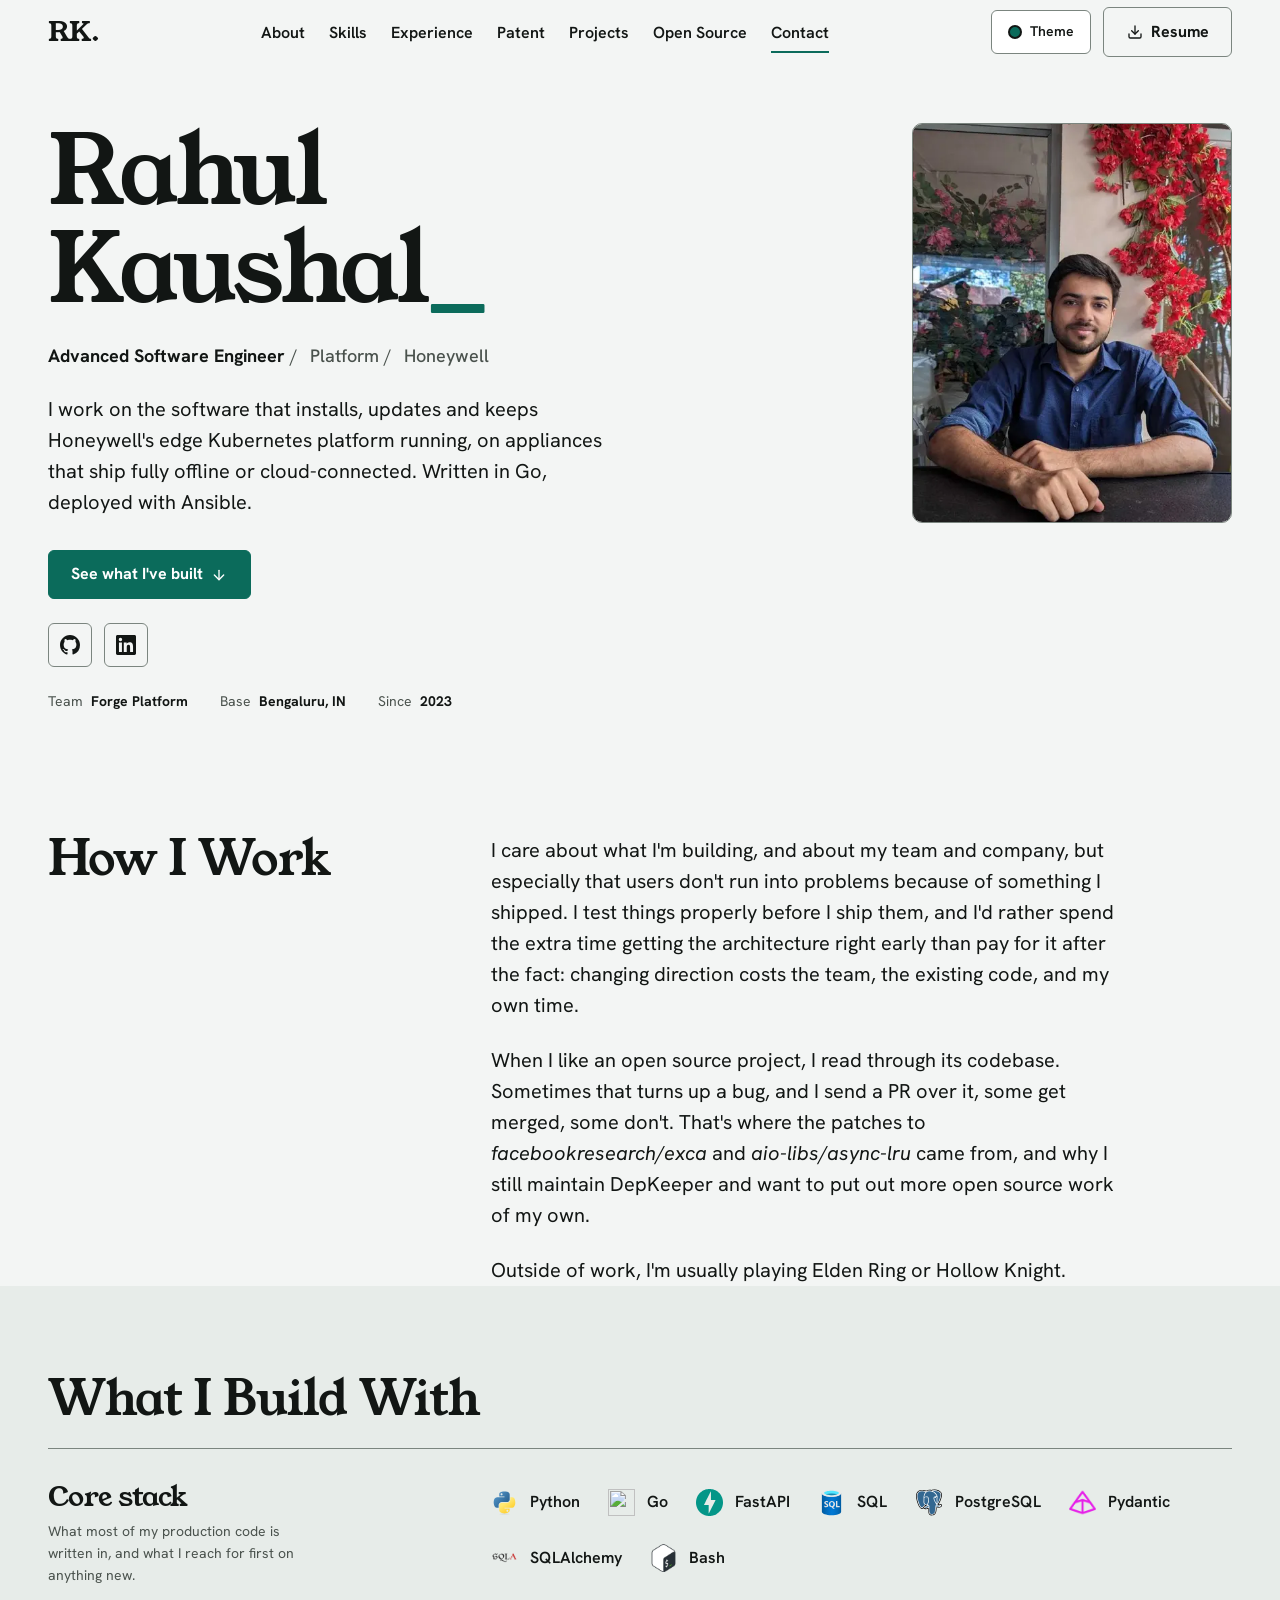
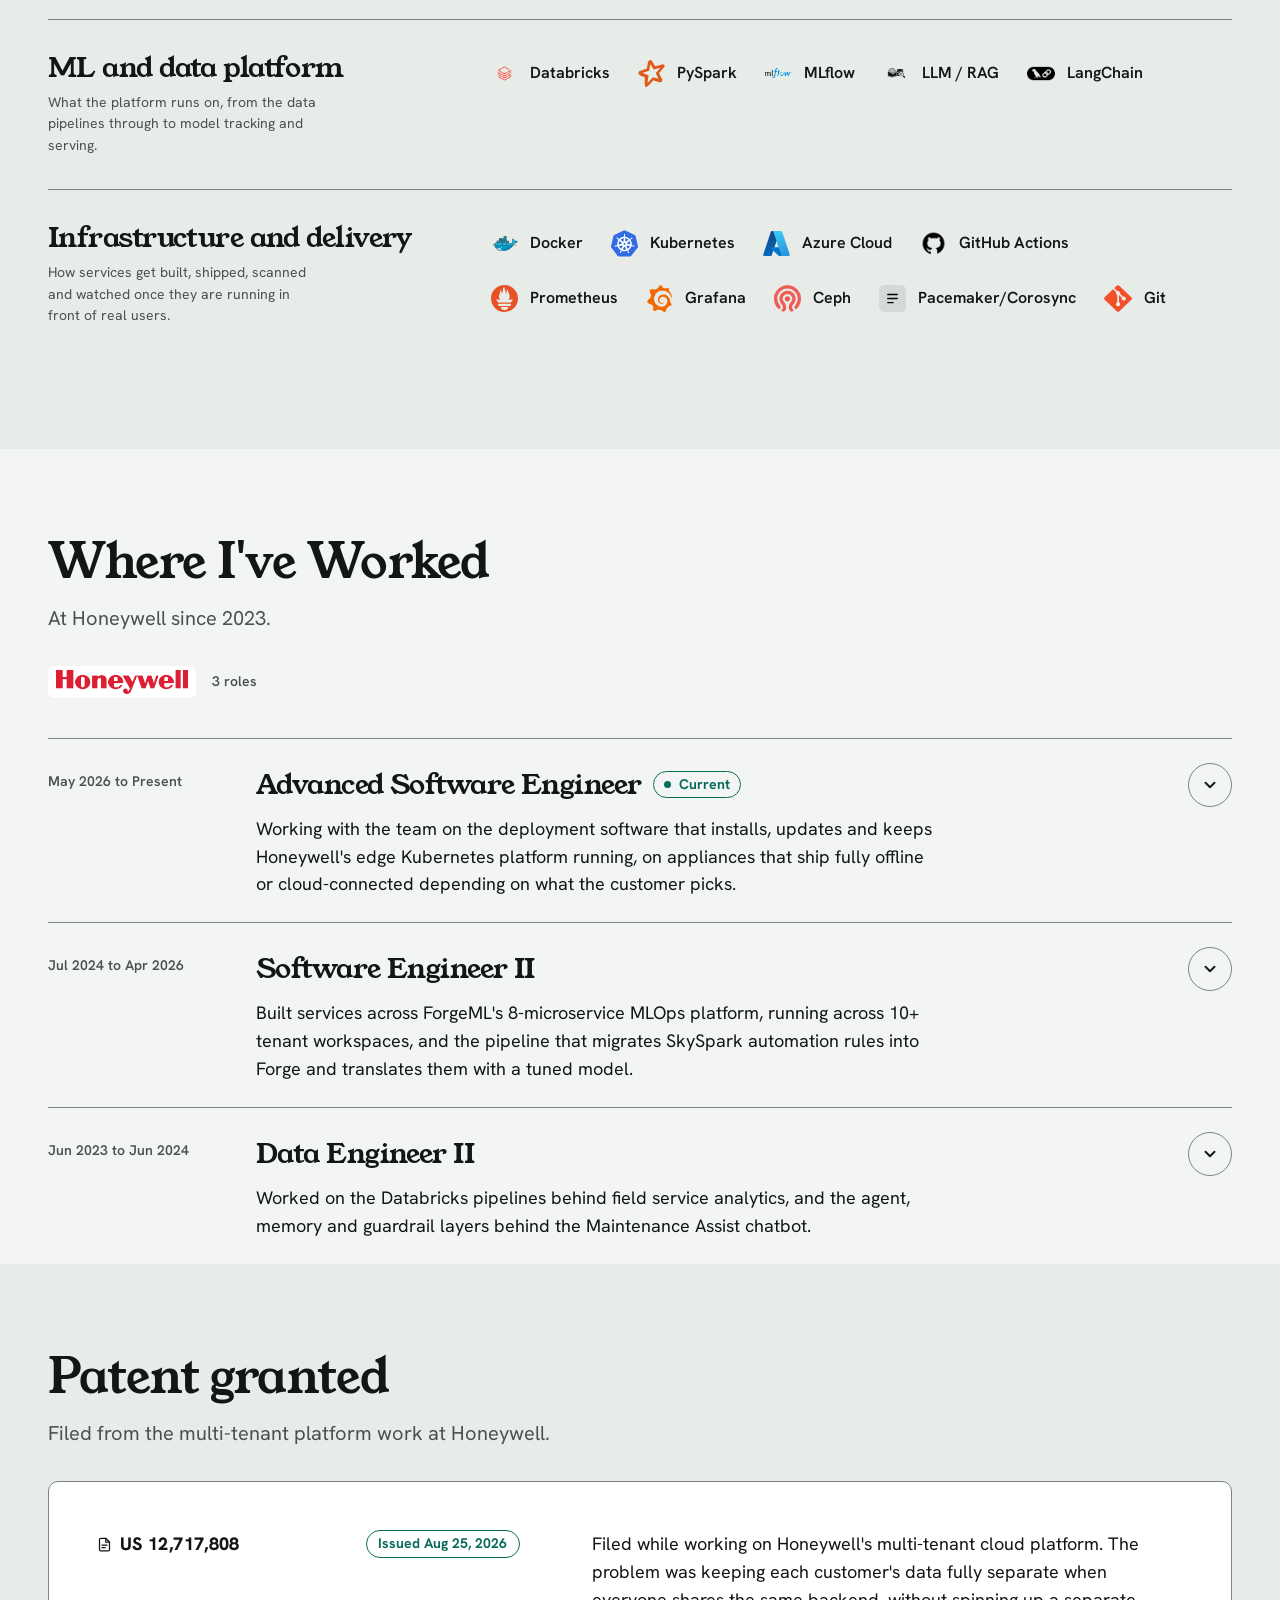
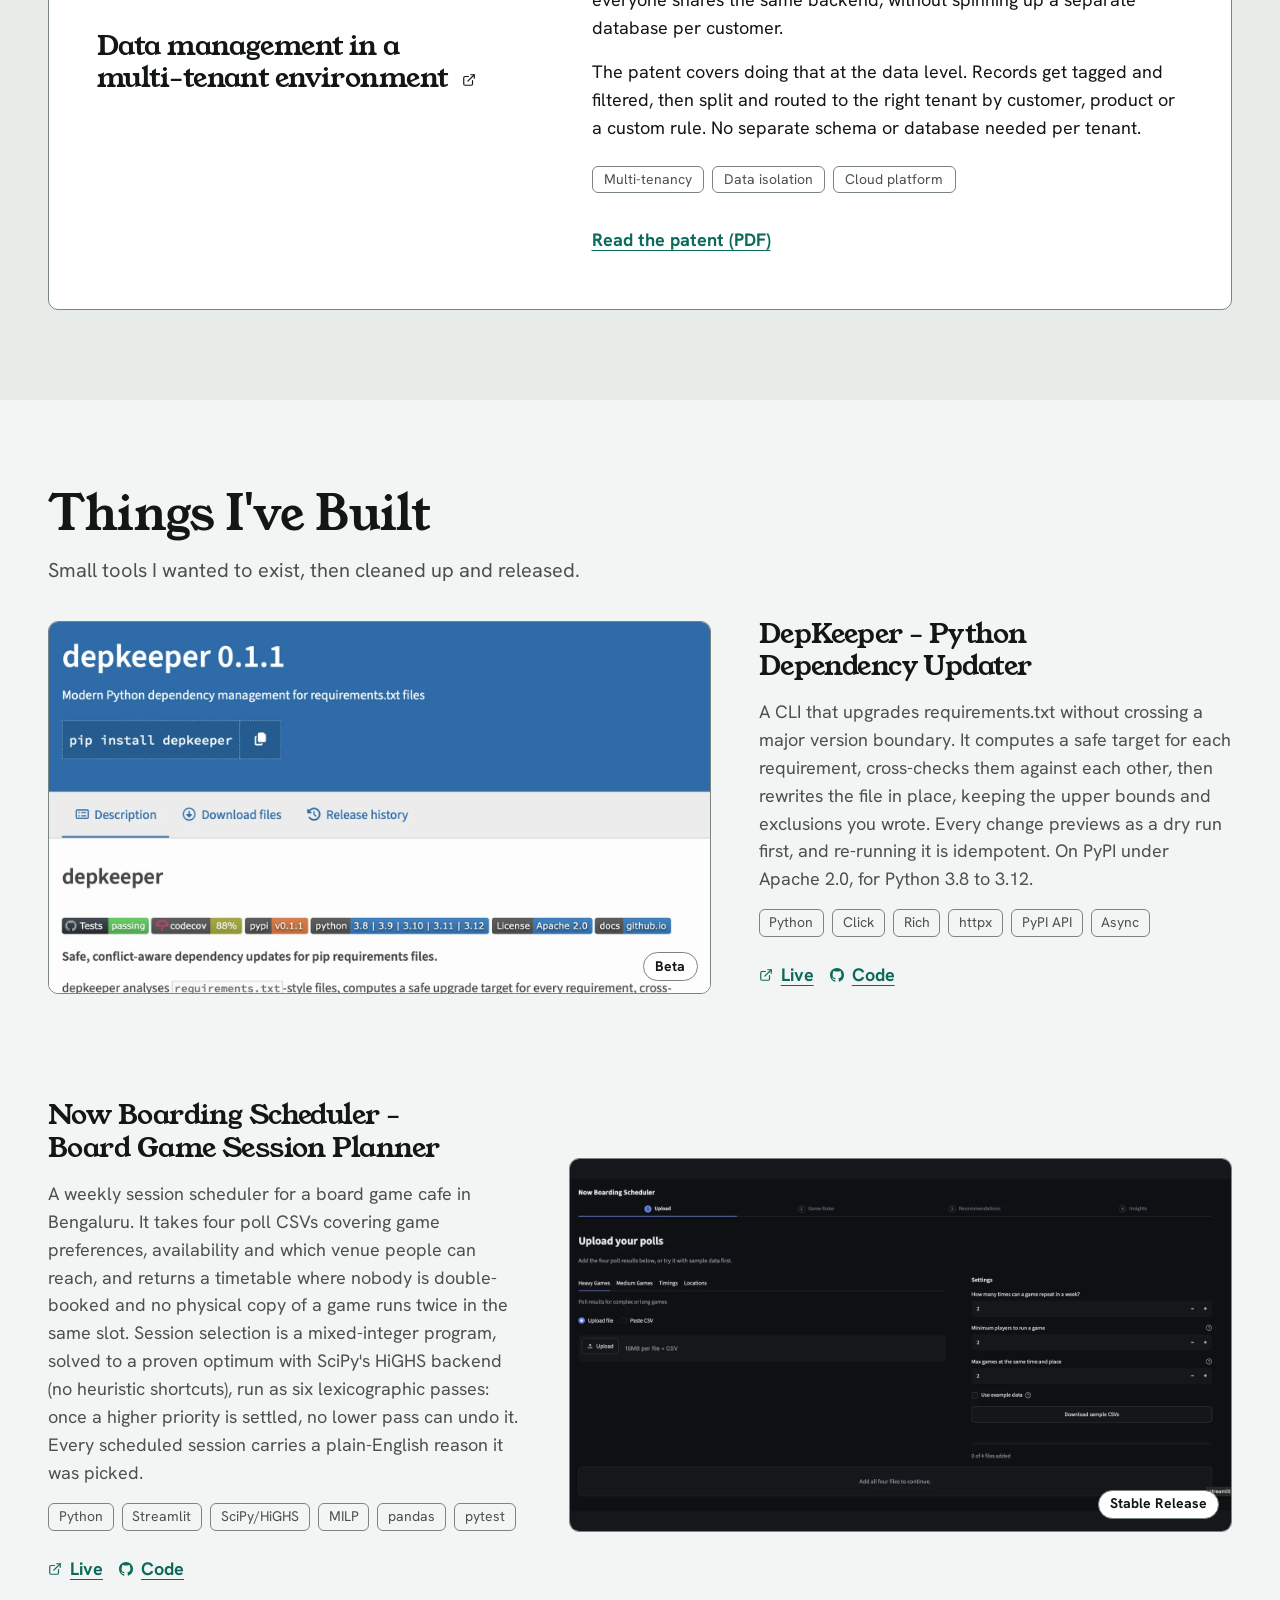
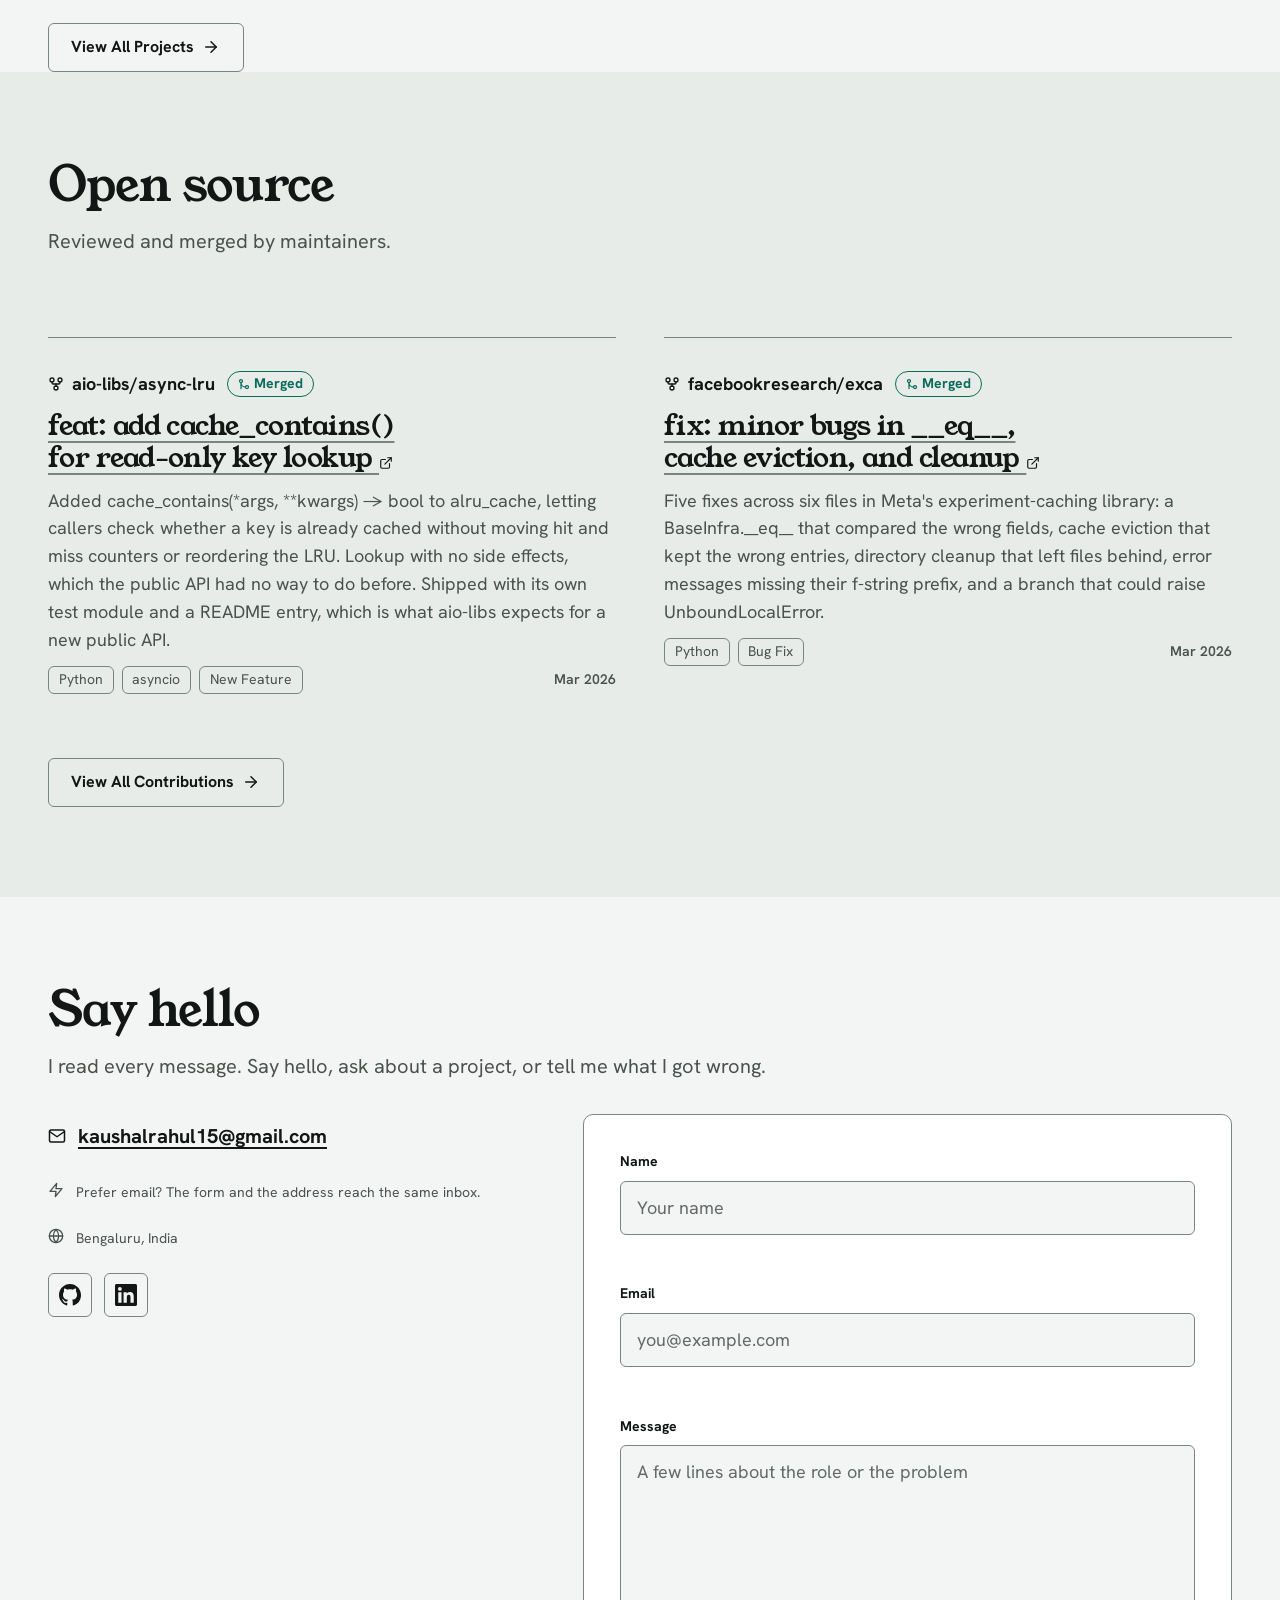
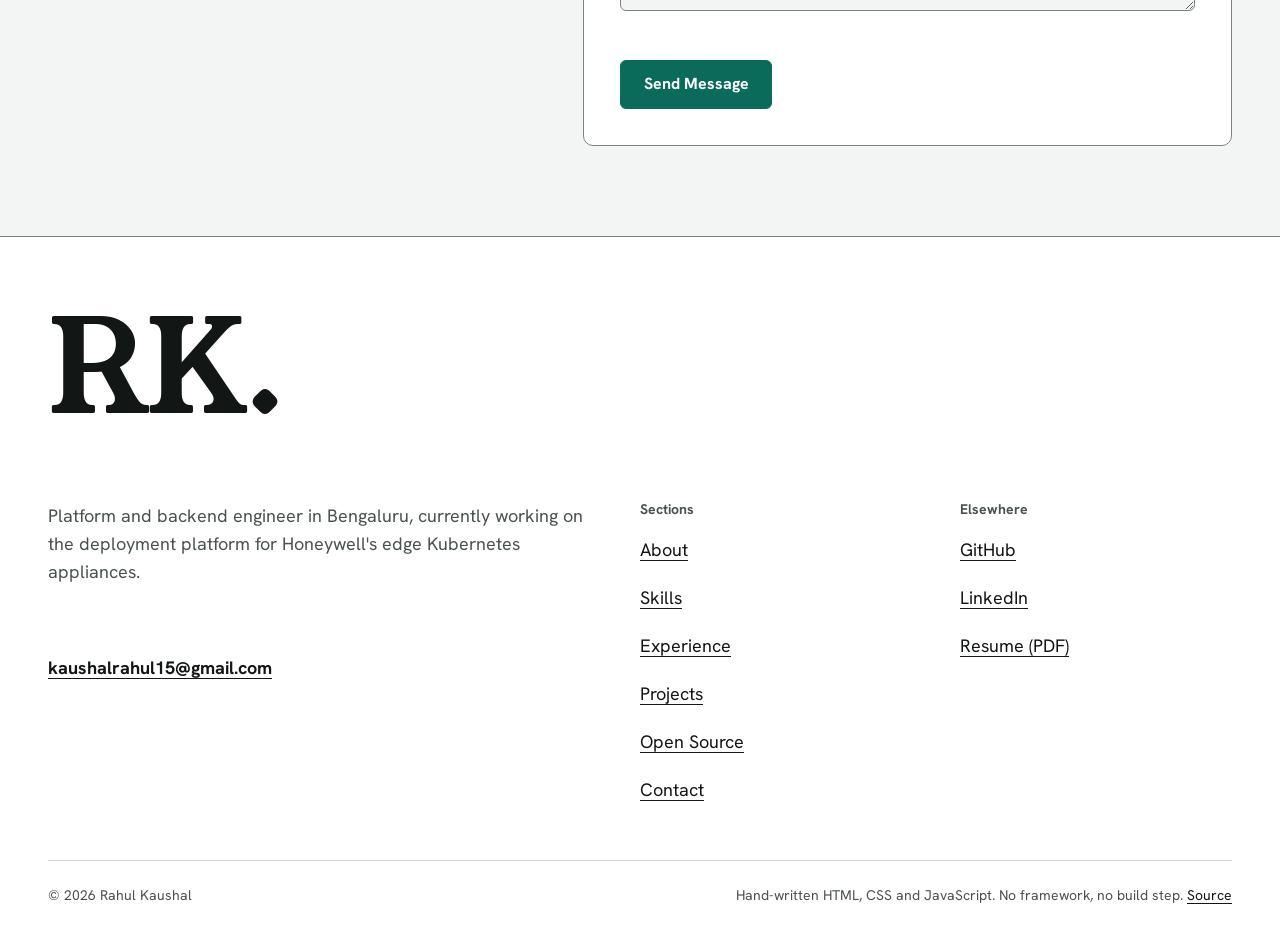
==== commit 43a38f3b: "feat: update theme system and styles across index and projects pages - Changed default theme from 'd" ====
--- a/index.html
+++ b/index.html
@@ -1,5 +1,5 @@
 <!DOCTYPE html>
-<html lang="en" data-theme="dark">
+<html lang="en" data-theme="professional">
 <head>
   <meta charset="UTF-8">
   <meta name="viewport" content="width=device-width, initial-scale=1.0">
@@ -9,6 +9,36 @@
   <meta name="author" content="Rahul Kaushal">
   <meta name="theme-color" content="#0B0D12">
 
+  <script>
+    /* Theme before first paint: saved choice, else system light/dark on Professional. Also loads only that theme's fonts. */
+    (function () {
+      var d = document.documentElement, t, m;
+      var G = 'https://fonts.googleapis.com/css2?display=swap&';
+      var F = {
+        retro: G + 'family=Pixelify+Sans:wght@500;700',
+        professional: G + 'family=Young+Serif&family=Hanken+Grotesk:wght@400;500;600',
+        hallownest: G + 'family=Cinzel:wght@500;700&family=Spectral:ital,wght@0,400;0,500;1,400',
+        souls: G + 'family=IM+Fell+English+SC&family=EB+Garamond:ital,wght@0,400;0,500;0,600;1,400',
+        grandline: G + 'family=Bangers&family=Nunito:wght@400;600;700'
+      };
+      var C = { retro: '#0e7c86', professional: '#f3f5f4', 'professional-dark': '#0f1311', hallownest: '#070a12', souls: '#0c0a08', grandline: '#f2e3bf' };
+      try { t = localStorage.getItem('rk-theme'); m = localStorage.getItem('rk-mode'); } catch (e) {}
+      if (!F[t]) t = 'professional';
+      if (t === 'professional') {
+        if (m !== 'light' && m !== 'dark') m = matchMedia('(prefers-color-scheme: dark)').matches ? 'dark' : 'light';
+        d.setAttribute('data-mode', m);
+      }
+      d.setAttribute("data-theme", t); d.classList.add("js");
+      var k = t === 'professional' && m === 'dark' ? 'professional-dark' : t;
+      var meta = document.querySelector('meta[name="theme-color"]');
+      if (meta) meta.setAttribute('content', C[k]);
+      var l = document.createElement('link');
+      l.rel = 'stylesheet'; l.href = F[t]; l.id = 'themeFonts';
+      document.head.appendChild(l);
+      window.__rk = { fonts: F, colors: C };
+    })();
+  </script>
+
   <meta property="og:type" content="website">
   <meta property="og:title" content="Rahul Kaushal - Platform and Backend Engineer">
   <meta property="og:description" content="I work on the deployment software behind Honeywell's edge Kubernetes platform: Go and Ansible, keeping it running on appliances that ship fully offline or cloud-connected.">
@@ -29,26 +59,15 @@
   <link rel="icon" href="assets/images/favicon-32.png" type="image/png" sizes="32x32">
   <link rel="apple-touch-icon" href="assets/images/apple-touch-icon.png">
 
-  <link rel="preload" as="image" href="assets/images/profile_short.webp" fetchpriority="high">
+
+  <link rel="preload" as="image" href="assets/images/profile_main.webp" fetchpriority="high">
 
   <link rel="preconnect" href="https://fonts.googleapis.com">
   <link rel="preconnect" href="https://fonts.gstatic.com" crossorigin>
-  <link rel="stylesheet" href="https://fonts.googleapis.com/css2?family=Space+Grotesk:wght@600;700&family=Inter:wght@400;500;600&family=JetBrains+Mono:wght@400;500&display=swap">
-
-  <link rel="stylesheet" href="assets/css/variables.css">
-  <link rel="stylesheet" href="assets/css/reset.css">
-  <link rel="stylesheet" href="assets/css/animations.css">
-  <link rel="stylesheet" href="assets/css/navbar.css">
-  <link rel="stylesheet" href="assets/css/hero.css">
-  <link rel="stylesheet" href="assets/css/about.css">
-  <link rel="stylesheet" href="assets/css/skills.css">
-  <link rel="stylesheet" href="assets/css/experience.css">
-  <link rel="stylesheet" href="assets/css/patent.css">
-  <link rel="stylesheet" href="assets/css/projects.css">
-  <link rel="stylesheet" href="assets/css/contributions.css">
-  <link rel="stylesheet" href="assets/css/contact.css">
-  <link rel="stylesheet" href="assets/css/footer.css">
-  <link rel="stylesheet" href="assets/css/main.css">
+
+  <link rel="stylesheet" href="assets/css/tokens.css">
+  <link rel="stylesheet" href="assets/css/base.css">
+  <link rel="stylesheet" href="assets/css/themes.css">
 
   <script type="application/ld+json">
   {
@@ -130,19 +149,15 @@
 <body>
   <a href="#main-content" class="skip-link">Skip to content</a>
 
-  <div class="availability-banner">
-    <span class="availability-banner__dot" aria-hidden="true"></span>
-    Open to backend and platform roles. <a href="#contact">Get in touch</a>
-  </div>
-
   <div class="scroll-progress" id="scrollProgress" aria-hidden="true"></div>
 
   <div class="cursor-dot" id="cursorDot" aria-hidden="true"></div>
+  <div class="ambient" id="ambient" aria-hidden="true"><canvas></canvas></div>
 
   <header class="navbar" id="navbar">
     <nav class="container flex-between">
-      <a href="#hero" class="navbar__logo" aria-label="Go to top">
-        <span class="navbar__logo-text">RK<span class="text-gradient">.</span></span>
+      <a href="#hero" class="navbar__logo" aria-label="RK, go to top">
+        <span class="navbar__logo-text">RK.</span>
       </a>
 
       <ul class="navbar__links" id="navLinks">
@@ -156,8 +171,25 @@
       </ul>
 
       <div class="navbar__actions flex-center gap-4">
+        <div class="theme" id="themeSwitch">
+          <button class="theme__btn" id="themeBtn" type="button" aria-expanded="false" aria-controls="themePanel">
+            <span class="theme__swatch" aria-hidden="true"></span>
+            <span class="theme__label">Theme</span>
+          </button>
+          <div class="theme__panel" id="themePanel" hidden>
+            <div class="theme__group" role="radiogroup" aria-label="Theme">
+              <button type="button" role="radio" aria-checked="false" class="theme__opt" data-theme-opt="professional"><span class="theme__dots" aria-hidden="true"></span>Professional</button>
+              <button type="button" role="radio" aria-checked="false" class="theme__opt" data-theme-opt="retro"><span class="theme__dots" aria-hidden="true"></span>Retro</button>
+              <button type="button" role="radio" aria-checked="false" class="theme__opt" data-theme-opt="hallownest"><span class="theme__dots" aria-hidden="true"></span>Hallownest</button>
+              <button type="button" role="radio" aria-checked="false" class="theme__opt" data-theme-opt="souls"><span class="theme__dots" aria-hidden="true"></span>Lands Between</button>
+              <button type="button" role="radio" aria-checked="false" class="theme__opt" data-theme-opt="grandline"><span class="theme__dots" aria-hidden="true"></span>Grand Line</button>
+            </div>
+            <button type="button" role="switch" aria-checked="false" class="theme__mode" id="themeMode">Dark mode</button>
+            <button type="button" role="switch" aria-checked="false" class="theme__mode theme__motion" id="themeMotion">Reduce motion</button>
+          </div>
+        </div>
         <div class="navbar__resume-wrap">
-          <a href="resume/Rahul_Resume.pdf" download class="btn btn-primary navbar__resume-btn">
+          <a href="resume/Rahul_Resume.pdf" download class="btn btn-outline navbar__resume-btn">
             <svg xmlns="http://www.w3.org/2000/svg" width="16" height="16" viewBox="0 0 24 24" fill="none" stroke="currentColor" stroke-width="2" stroke-linecap="round" stroke-linejoin="round">
               <path d="M21 15v4a2 2 0 0 1-2 2H5a2 2 0 0 1-2-2v-4"></path>
               <polyline points="7 10 12 15 17 10"></polyline>
@@ -228,11 +260,8 @@
 
   <main id="main-content">
     <section id="hero" class="hero" aria-labelledby="heroName">
-      <canvas class="hero__canvas" id="heroCanvas" aria-hidden="true"></canvas>
-
       <div class="container hero__layout">
         <div class="hero__main">
-          <p class="hero__greeting reveal">Hi, I'm</p>
 
           <h1 class="hero__name headline-signal reveal" id="heroName">Rahul Kaushal<span class="headline-signal__blip" aria-hidden="true">_</span></h1>
 
@@ -280,13 +309,8 @@
               </svg>
             </a>
           </div>
-        </div>
-
-        <aside class="hero__aside reveal" data-delay="2">
-          <div class="hero__avatar bracket-frame">
-            <img src="assets/images/profile_short.webp" alt="Rahul Kaushal" width="440" height="440" fetchpriority="high" decoding="async" class="hero__avatar-img">
-          </div>
-          <dl class="hero__specs">
+
+          <dl class="hero__specs reveal">
             <div class="hero__spec">
               <dt>Team</dt>
               <dd>Forge Platform</dd>
@@ -300,7 +324,59 @@
               <dd>2023</dd>
             </div>
           </dl>
-        </aside>
+        </div>
+
+        <div class="hero__aside reveal" id="heroFigure" data-delay="2">
+          <figure class="hero__portrait">
+            <img src="assets/images/profile_main.webp" alt="Rahul Kaushal" width="471" height="620" fetchpriority="high" decoding="async">
+          </figure>
+          <div class="hero__sticker" aria-hidden="true">
+          <svg class="hero__object hero__object--professional" viewBox="0 0 320 330" width="320" height="330" fill="none" stroke="currentColor" stroke-width="1.25" stroke-linejoin="round" focusable="false"><path d="M260 190v70c0 14 14 20 30 20h20" class="rk-cable"/><g class="rk-slab" style="--k:0">
+<polygon points="160,196 260,246 160,296 60,246"/>
+<polygon points="60,246 160,296 160,318 60,268"/>
+<polygon points="160,296 260,246 260,268 160,318"/>
+<g class="rk-led"><line x1="72" y1="256.0" x2="76" y2="258.0"/><line x1="81" y1="260.5" x2="85" y2="262.5"/><line x1="90" y1="265.0" x2="94" y2="267.0"/></g></g><g class="rk-slab" style="--k:5">
+<polygon points="160,152 260,202 160,252 60,202"/>
+<polygon points="60,202 160,252 160,274 60,224"/>
+<polygon points="160,252 260,202 260,224 160,274"/>
+<g class="rk-led"><line x1="72" y1="212.0" x2="76" y2="214.0"/><line x1="81" y1="216.5" x2="85" y2="218.5"/><line x1="90" y1="221.0" x2="94" y2="223.0"/></g></g><g class="rk-slab" style="--k:10">
+<polygon points="160,108 260,158 160,208 60,158"/>
+<polygon points="60,158 160,208 160,230 60,180"/>
+<polygon points="160,208 260,158 260,180 160,230"/>
+<g class="rk-led"><line x1="72" y1="168.0" x2="76" y2="170.0"/><line x1="81" y1="172.5" x2="85" y2="174.5"/><line x1="90" y1="177.0" x2="94" y2="179.0"/></g></g><g class="rk-slab" style="--k:15">
+<polygon points="160,64 260,114 160,164 60,114"/>
+<polygon points="60,114 160,164 160,186 60,136"/>
+<polygon points="160,164 260,114 260,136 160,186"/>
+<g class="rk-led"><line x1="72" y1="124.0" x2="76" y2="126.0"/><line x1="81" y1="128.5" x2="85" y2="130.5"/><line x1="90" y1="133.0" x2="94" y2="135.0"/></g></g></svg>
+          <svg class="hero__object hero__object--retro" viewBox="0 0 240 240" aria-hidden="true" focusable="false">
+            <rect class="o-body" x="14" y="14" width="212" height="164"/>
+            <rect class="o-screen" x="32" y="32" width="176" height="128"/>
+            <g class="o-px"><rect x="46" y="48" width="92" height="8"/><rect x="46" y="68" width="132" height="8"/><rect x="46" y="88" width="64" height="8"/><rect x="46" y="108" width="112" height="8"/><rect class="o-blink" x="46" y="130" width="14" height="16"/></g>
+            <rect class="o-body" x="84" y="178" width="72" height="18"/><rect class="o-body" x="52" y="196" width="136" height="16"/>
+            <rect class="o-led" x="190" y="186" width="12" height="8"/>
+          </svg>
+          <svg class="hero__object hero__object--hallownest" viewBox="0 0 240 300" aria-hidden="true" focusable="false">
+            <defs><radialGradient id="rkGlow"><stop offset="0" style="stop-color:var(--accent)" stop-opacity="0.55"/><stop offset="1" style="stop-color:var(--accent)" stop-opacity="0"/></radialGradient></defs>
+            <circle cx="120" cy="150" r="120" fill="url(#rkGlow)"/>
+            <g class="o-sway"><path class="o-line" d="M120 0v40"/><circle class="o-line" cx="120" cy="46" r="7"/>
+              <path class="o-line o-fill" d="M92 62h56l12 18H80z"/><path class="o-line" d="M88 80h64v102c0 14-14 24-32 24s-32-10-32-24z"/><path class="o-line" d="M100 80v126M140 80v126"/>
+              <ellipse class="o-core" cx="120" cy="140" rx="14" ry="26"/><path class="o-line o-fill" d="M96 206h48l10 16H86z"/></g>
+          </svg>
+          <svg class="hero__object hero__object--souls" viewBox="0 0 240 280" aria-hidden="true" focusable="false">
+            <path class="o-line o-sword" d="M120 20v190M92 70h56"/><path class="o-line o-sword" d="M120 20l-6 12h12z"/>
+            <path class="o-flame" d="M120 110c-34 24-46 52-30 84 8 12 20 18 30 18s22-6 30-18c16-32 4-60-30-84z"/>
+            <path class="o-flame2" d="M120 150c-16 14-22 30-14 46 4 6 10 10 14 10s10-4 14-10c8-16 2-32-14-46z"/>
+            <path class="o-log" d="M60 236l120-28M180 236L60 208"/><path class="o-line" d="M40 250h160"/>
+          </svg>
+          <svg class="hero__object hero__object--grandline" viewBox="0 0 240 240" aria-hidden="true" focusable="false">
+            <circle class="o-ring" cx="120" cy="120" r="104"/><circle class="o-ring2" cx="120" cy="120" r="84"/>
+            <path class="o-tick" d="M120 16v20M120 204v20M16 120h20M204 120h20"/>
+            <text class="o-letter" x="120" y="64" text-anchor="middle">N</text>
+            <g class="o-needle"><path class="o-n1" d="M120 40l16 80h-32z"/><path class="o-n2" d="M120 200l16-80h-32z"/></g>
+            <circle class="o-hub" cx="120" cy="120" r="9"/>
+          </svg>
+        </div>
+        </div>
       </div>
     </section>
 
@@ -310,11 +386,6 @@
         <h2 class="section-title reveal" id="aboutTitle">How I Work</h2>
 
         <div class="about__grid">
-          <div class="about__avatar-card reveal">
-            <div class="bracket-frame">
-              <img src="assets/images/profile_main.webp" alt="Rahul Kaushal" width="471" height="620" loading="lazy" decoding="async" class="about__avatar-img">
-            </div>
-          </div>
 
           <div class="about__bio reveal">
             <p>
@@ -340,11 +411,10 @@
       </div>
     </section>
 
-    <section id="skills" class="skills" aria-labelledby="skillsTitle">
+    <section id="skills" class="skills band" aria-labelledby="skillsTitle">
       <div class="container">
         <span class="section-label">Skills</span>
         <h2 class="section-title reveal" id="skillsTitle">What I Build With</h2>
-        <p class="section-subtitle reveal">Grouped by the job each one does.</p>
 
         <div class="skills__groups" id="skillsGroups">
           <noscript>
@@ -414,11 +484,11 @@
       </div>
     </section>
 
-    <section id="patent" class="patent" aria-labelledby="patentTitle">
+    <section id="patent" class="patent band" aria-labelledby="patentTitle">
       <div class="container">
         <div class="section-header--left">
           <span class="section-label">Patent</span>
-          <h2 class="section-title reveal" id="patentTitle">Granted</h2>
+          <h2 class="section-title reveal" id="patentTitle">Patent granted</h2>
           <p class="section-subtitle reveal">Filed from the multi-tenant platform work at Honeywell.</p>
         </div>
 
@@ -514,7 +584,7 @@
       <div class="container">
         <div class="section-header--left">
           <span class="section-label">Open Source</span>
-          <h2 class="section-title reveal" id="contributionsTitle">Merged upstream</h2>
+          <h2 class="section-title reveal" id="contributionsTitle">Open source</h2>
           <p class="section-subtitle reveal">Reviewed and merged by maintainers.</p>
         </div>
 
@@ -550,8 +620,8 @@
     <section id="contact" class="contact" aria-labelledby="contactTitle">
       <div class="container">
         <span class="section-label">Contact</span>
-        <h2 class="section-title reveal" id="contactTitle">Get in touch</h2>
-        <p class="section-subtitle reveal">I read every message. The ones about backend, platform and MLOps roles get answered first.</p>
+        <h2 class="section-title reveal" id="contactTitle">Say hello</h2>
+        <p class="section-subtitle reveal">I read every message. Say hello, ask about a project, or tell me what I got wrong.</p>
 
         <div class="contact__wrapper">
           <form class="contact__form card reveal" id="contactForm" action="https://formspree.io/f/mykdbjpw" method="POST" novalidate>
@@ -608,16 +678,6 @@
           </form>
 
           <div class="contact__info reveal">
-            <div class="contact__availability-chip">
-              <svg xmlns="http://www.w3.org/2000/svg" width="16" height="16" viewBox="0 0 24 24" fill="none" stroke="currentColor" stroke-width="2" stroke-linecap="round" stroke-linejoin="round" aria-hidden="true">
-                <rect x="2" y="7" width="20" height="14" rx="2" ry="2"></rect>
-                <path d="M16 7V5a2 2 0 0 0-2-2h-4a2 2 0 0 0-2 2v2"></path>
-                <line x1="12" y1="12" x2="12" y2="16"></line>
-                <line x1="10" y1="14" x2="14" y2="14"></line>
-              </svg>
-              <span>Open to new roles</span>
-              <span class="contact__avail-dot" aria-hidden="true"></span>
-            </div>
 
             <a class="contact__email" href="mailto:kaushalrahul15@gmail.com">
               <svg xmlns="http://www.w3.org/2000/svg" width="18" height="18" viewBox="0 0 24 24" fill="none" stroke="currentColor" stroke-width="2" stroke-linecap="round" stroke-linejoin="round" aria-hidden="true">
@@ -661,11 +721,11 @@
     </section>
   </main>
 
-  <footer class="footer">
+  <footer class="footer band">
     <div class="container">
       <div class="footer__grid">
         <div class="footer__brand">
-          <span class="footer__logo">RK<span class="text-gradient">.</span></span>
+          <span class="footer__logo">RK.</span>
           <p class="footer__blurb">
             Platform and backend engineer in Bengaluru, currently working on
             the deployment platform for Honeywell's edge Kubernetes appliances.
--- a/assets/css/tokens.css
+++ b/assets/css/tokens.css
@@ -0,0 +1,283 @@
+/*
+  Design tokens. Components read these and never hardcode colour.
+  One block per world, selected by html[data-theme]. Professional also
+  has data-mode (light | dark).
+
+  Colour roles
+    --bg        page ground            --on-bg    text sitting directly on --bg
+    --surface   raised panel / window  --ink      body text on --bg and --surface
+    --ink-2     secondary text         --accent   links, key marks (text-safe on --bg)
+    --accent-ink text on a filled accent
+    --line      decorative rules       --line-strong  control borders (3:1)
+    --focus     focus ring             --pop      second accent, fills only unless noted
+*/
+
+/* Metric-matched fallbacks (width ratios measured against the web fonts) so the font swap does not reflow the page. */
+@font-face { font-family: "Fell Fallback"; src: local("Georgia"); size-adjust: 99.9%; }
+@font-face { font-family: "Garamond Fallback"; src: local("Georgia"); size-adjust: 86%; }
+@font-face { font-family: "Cinzel Fallback"; src: local("Georgia"); size-adjust: 99.8%; }
+@font-face { font-family: "Spectral Fallback"; src: local("Georgia"); size-adjust: 100.2%; }
+@font-face { font-family: "Young Fallback"; src: local("Georgia"); size-adjust: 112.4%; }
+@font-face { font-family: "Hanken Fallback"; src: local("Arial"); size-adjust: 101%; }
+@font-face { font-family: "Nunito Fallback"; src: local("Arial"); size-adjust: 102.1%; }
+@font-face { font-family: "Bangers Fallback"; src: local("Impact"); size-adjust: 82.4%; }
+@font-face { font-family: "Pixelify Fallback"; src: local("Courier New"); size-adjust: 84.8%; }
+
+:root {
+  /* spacing: 4px base */
+  --s-1: 0.25rem; --s-2: 0.5rem; --s-3: 0.75rem; --s-4: 1rem; --s-5: 1.5rem;
+  --s-6: 2rem; --s-7: 3rem; --s-8: 4.5rem; --s-9: 7rem; --s-10: 10.5rem;
+
+  --gutter: clamp(1rem, 4vw, 3rem);
+  --maxw: 80rem;
+  --density: 1;
+  --section-gap: calc(clamp(3.5rem, 7vw, 6.5rem) * var(--density));
+  --measure: 66ch;
+
+  --fs-body: 1.0625rem;
+  --fs-small: 0.9375rem;
+  --fs-lead: 1.25rem;
+  --fs-h3: clamp(1.25rem, 2.2vw, 1.6rem);
+  --fs-h2: clamp(2.3rem, 6.4vw, 5rem);
+  --fs-hero: clamp(3rem, 12vw, 9.5rem);
+  --hero-scale: 1;
+
+  --z-ambient: 0;
+  --z-content: 1;
+  --z-nav: 100;
+  --z-menu: 200;
+  --z-boot: 900;
+  --z-cursor: 950;
+
+  --dur: 200ms;
+  --dur-slow: 500ms;
+  --ease: cubic-bezier(0.2, 0.7, 0.2, 1);
+  --rise: 10px;
+
+  --logo-plate: #ffffff; /* company wordmarks are drawn for white */
+  --scrim: rgba(0, 0, 0, 0.6);
+  --shadow-float: 0 12px 40px rgba(0, 0, 0, 0.35);
+
+  --ambient: "none";
+  --cursor-kind: "native";
+}
+
+/* ───────────────────────── 2 Professional (default) ───────────────────────── */
+html,
+html[data-theme="professional"] {
+  color-scheme: light;
+  --bg: #f3f5f4;
+  --on-bg: #121614;
+  --surface: #ffffff;
+  --ink: #121614;
+  --ink-2: #4a524d;
+  --accent: #0b6b5b;
+  --accent-ink: #ffffff;
+  --band: #e7ece9;
+  --pop: #0b6b5b;
+  --line: #d5dad6;
+  --line-strong: #7b857f;
+  --focus: #0b6b5b;
+
+  --ff-display: "Young Serif", "Young Fallback", Georgia, "Times New Roman", serif;
+  --ff-body: "Hanken Grotesk", "Hanken Fallback", system-ui, -apple-system, "Segoe UI", sans-serif;
+  --fw-display: 400;
+  --case-display: none;
+  --track-display: -0.02em;
+  --lh-display: 1.02;
+  --hero-scale: 1;
+
+  --r: 6px;
+  --r-lg: 10px;
+  --bw: 1px;
+  --shadow: none;
+  --shadow-hover: none;
+  --dur: 180ms;
+  --rise: 8px;
+}
+html[data-theme="professional"][data-mode="dark"] {
+  color-scheme: dark;
+  --bg: #0f1311;
+  --on-bg: #e6ebe7;
+  --surface: #171c19;
+  --ink: #e6ebe7;
+  --ink-2: #a3ada7;
+  --accent: #5fd3b0;
+  --accent-ink: #07120e;
+  --band: #151b18;
+  --pop: #5fd3b0;
+  --line: #2a312d;
+  --line-strong: #6b766f;
+  --focus: #5fd3b0;
+}
+
+/* ───────────────────────── 1 Retro: 90s desktop ───────────────────────── */
+html[data-theme="retro"] {
+  color-scheme: light;
+  --bg: #0e7c86;
+  --on-bg: #ffffff;
+  --surface: #c9c9c9;
+  --ink: #000000;
+  --ink-2: #2b2b2b;
+  --accent: #000080;
+  --accent-ink: #ffffff;
+  --pop: #a00000;
+  --line: #808080;
+  --line-strong: #404040;
+  --focus: #a00000;
+
+  --ff-display: "Pixelify Sans", "Pixelify Fallback", "Courier New", monospace;
+  --ff-body: Verdana, Tahoma, "DejaVu Sans", sans-serif;
+  --fw-display: 700;
+  --case-display: none;
+  --track-display: 0;
+  --lh-display: 1;
+  --hero-scale: 0.86;
+
+  --r: 0;
+  --r-lg: 0;
+  --bw: 2px;
+  --shadow: 2px 2px 0 #000;
+  --shadow-hover: 2px 2px 0 #000;
+  --dur: 0ms;
+  --dur-slow: 0ms;
+  --ease: steps(4, end);
+  --rise: 0px;
+  --density: 0.8;
+  --fs-body: 1rem;
+  --win-pad: clamp(0.75rem, 2.5vw, 1.75rem);
+  --ambient: "none";
+  --cursor-kind: "native";
+}
+
+/* ───────────────────────── 3 Hallownest ───────────────────────── */
+html[data-theme="hallownest"] {
+  color-scheme: dark;
+  --bg: #070a12;
+  --on-bg: #e9eef2;
+  --surface: #0d1220;
+  --ink: #e9eef2;
+  --ink-2: #a9b4c2;
+  --accent: #8fd3ff;
+  --accent-ink: #04121c;
+  --pop: #f0475f;
+  --line: #1d2638;
+  --line-strong: #5c6e87;
+  --focus: #8fd3ff;
+
+  --ff-display: "Cinzel", "Cinzel Fallback", "Trajan Pro", Georgia, serif;
+  --ff-body: "Spectral", "Spectral Fallback", Georgia, "Times New Roman", serif;
+  --fw-display: 500;
+  --case-display: uppercase;
+  --track-display: 0.06em;
+  --lh-display: 1.08;
+  --hero-scale: 0.68;
+
+  --r: 2px;
+  --r-lg: 4px;
+  --bw: 1px;
+  --shadow: none;
+  --shadow-hover: 0 0 28px rgba(143, 211, 255, 0.28);
+  --dur: 700ms;
+  --dur-slow: 1100ms;
+  --ease: cubic-bezier(0.25, 0.1, 0.25, 1);
+  --rise: 14px;
+  --density: 1.08;
+  --fs-body: 1.125rem;
+  --ambient: "motes";
+  --cursor-kind: "halo";
+}
+
+/* ───────────────────────── 4 Lands Between ───────────────────────── */
+html[data-theme="souls"] {
+  color-scheme: dark;
+  --bg: #0c0a08;
+  --on-bg: #d8cdb4;
+  --surface: #15110d;
+  --ink: #d8cdb4;
+  --ink-2: #a89c82;
+  --accent: #c9a24b;
+  --accent-ink: #1a1205;
+  --pop: #e0702f;
+  --line: #2e261c;
+  --line-strong: #7a6a48;
+  --focus: #e0702f;
+
+  --ff-display: "IM Fell English SC", "Fell Fallback", "Palatino Linotype", Georgia, serif;
+  --ff-body: "EB Garamond", "Garamond Fallback", Garamond, Georgia, serif;
+  --fw-display: 400;
+  --case-display: none;
+  --track-display: 0.02em;
+  --lh-display: 1.05;
+  --hero-scale: 0.86;
+
+  --r: 0;
+  --r-lg: 0;
+  --bw: 1px;
+  --shadow: none;
+  --shadow-hover: 0 0 26px rgba(224, 112, 47, 0.3);
+  --dur: 600ms;
+  --dur-slow: 1200ms;
+  --ease: cubic-bezier(0.55, 0, 0.25, 1);
+  --rise: 10px;
+  --density: 1.04;
+  --fs-body: 1.1875rem;
+  --ambient: "embers";
+  --cursor-kind: "trail";
+}
+
+/* ───────────────────────── 5 Grand Line ───────────────────────── */
+html[data-theme="grandline"] {
+  color-scheme: light;
+  --bg: #f2e3bf;
+  --on-bg: #14110f;
+  --surface: #fff6dc;
+  --ink: #14110f;
+  --ink-2: #4a3f33;
+  --accent: #0b3c6b;
+  --accent-ink: #fff6dc;
+  --pop: #f2b632;
+  --line: #14110f;
+  --line-strong: #14110f;
+  --focus: #d7263d;
+  --alert: #b01e31;
+
+  --ff-display: "Bangers", "Bangers Fallback", Impact, "Arial Narrow Bold", sans-serif;
+  --ff-body: "Nunito", "Nunito Fallback", system-ui, "Segoe UI", sans-serif;
+  --fw-display: 400;
+  --case-display: uppercase;
+  --track-display: 0.02em;
+  --lh-display: 0.98;
+  --hero-scale: 1.05;
+
+  --r: 6px;
+  --r-lg: 10px;
+  --bw: 3px;
+  --shadow: 5px 5px 0 #14110f;
+  --shadow-hover: 8px 8px 0 #14110f;
+  --dur: 220ms;
+  --dur-slow: 500ms;
+  --ease: cubic-bezier(0.34, 1.56, 0.64, 1);
+  --rise: 18px;
+  --density: 0.95;
+  --ambient: "waves";
+  --cursor-kind: "compass";
+}
+
+/* Grand Line sea-blue bands (skills, patent, footer): same roles, inverted ground. */
+html[data-theme="grandline"] .band {
+  --bg: #0b3c6b;
+  --on-bg: #fff6dc;
+  --surface: #0a3258;
+  --ink: #fff6dc;
+  --ink-2: #d9ccaa;
+  --accent: #f2b632;
+  --accent-ink: #14110f;
+  --pop: #f2b632;
+  --line: #fff6dc;
+  --line-strong: #fff6dc;
+  --focus: #f2b632;
+  --hover: #0b3c6b;
+}
+html[data-theme="grandline"] { --hover: #f2e3bf; --field: #fffaf0; }
+html[data-theme="retro"] { --hover: #ffffff; --field: #ffffff; }
--- a/assets/css/base.css
+++ b/assets/css/base.css
@@ -0,0 +1,398 @@
+/* Structure and components. Colour, type, shape and motion come from tokens.css. */
+
+*, *::before, *::after { box-sizing: border-box; }
+* { margin: 0; }
+html { -webkit-text-size-adjust: 100%; scroll-padding-top: 5rem; }
+body {
+  min-height: 100vh;
+  background: var(--bg);
+  color: var(--ink);
+  font-family: var(--ff-body);
+  font-size: var(--fs-body);
+  line-height: 1.55;
+  -webkit-font-smoothing: antialiased;
+  text-rendering: optimizeLegibility;
+  overflow-x: hidden;
+}
+img, svg, canvas { display: block; max-width: 100%; }
+img { height: auto; }
+ul, ol { padding: 0; list-style: none; }
+a { color: var(--accent); text-underline-offset: 0.2em; }
+a:hover { text-decoration-thickness: 2px; }
+button, input, textarea { font: inherit; color: inherit; }
+button { cursor: pointer; background: none; border: 0; }
+h1, h2, h3 { font-family: var(--ff-display); font-weight: var(--fw-display); text-transform: var(--case-display); letter-spacing: var(--track-display); line-height: var(--lh-display); text-wrap: balance; }
+p { max-width: var(--measure); }
+/* Long unbroken strings (repo names, URLs, titles) wrap instead of widening the page. */
+:where(h1, h2, h3, p, li, dd, dt, label, .tag-chip, .skills__item-name, .contributions__repo) { overflow-wrap: anywhere; }
+:where(.skills__group, .projects__card, .contributions__card, .about__grid, .contact__wrapper, .footer__grid, .hero__layout, .patent__card, .experience__item, .projects__card-body, .skills__item) > * { min-width: 0; }
+.skills__item, .tag-chip, .projects-page__cat-btn, .contributions-page__repo-btn { max-width: 100%; }
+.projects-page__cat-btn, .contributions-page__repo-btn { white-space: normal; text-align: left; overflow-wrap: anywhere; padding-block: var(--s-2); }
+em { font-style: italic; }
+
+:focus-visible { outline: 3px solid var(--focus); outline-offset: 3px; }
+
+.skip-link {
+  position: fixed; left: var(--s-4); top: -6rem; z-index: 1000;
+  background: var(--accent); color: var(--accent-ink);
+  padding: var(--s-3) var(--s-4); border-radius: var(--r); font-weight: 600;
+  transition: top var(--dur) var(--ease);
+}
+.skip-link:focus { top: var(--s-4); }
+
+.container { width: 100%; max-width: var(--maxw); margin-inline: auto; padding-inline: var(--gutter); }
+.flex-center { display: flex; align-items: center; }
+.flex-between { display: flex; align-items: center; justify-content: space-between; }
+.gap-4 { gap: var(--s-4); }
+
+main, footer { position: relative; z-index: var(--z-content); }
+
+/* ───── ambient + cursor layers (driven by theme.js) ───── */
+.ambient { position: fixed; inset: 0; z-index: var(--z-ambient); pointer-events: none; display: none; }
+.ambient canvas { width: 100%; height: 100%; }
+html[data-ambient="on"] .ambient { display: block; }
+
+.cursor-dot { position: fixed; left: 0; top: 0; z-index: var(--z-cursor); pointer-events: none; display: none; will-change: transform; }
+
+.scroll-progress { position: fixed; z-index: calc(var(--z-nav) + 1); pointer-events: none; left: 0; top: 0; height: 3px; width: var(--p, 0%); background: var(--accent); }
+
+/* ───── reveal ───── */
+.js .reveal { opacity: 0; transform: translateY(var(--rise)); transition: opacity var(--dur-slow) var(--ease), transform var(--dur-slow) var(--ease); }
+.js .reveal.visible { opacity: 1; transform: none; }
+/* First screen enters by CSS alone so LCP never waits for JS. */
+.js #hero .reveal { opacity: 1; transform: none; transition: none; animation: rk-rise var(--dur-slow) var(--ease) both; }
+#hero .hero__main > .reveal:nth-child(2) { animation-delay: 60ms; }
+#hero .hero__main > .reveal:nth-child(3) { animation-delay: 120ms; }
+#hero .hero__main > .reveal:nth-child(4) { animation-delay: 180ms; }
+#hero .hero__main > .reveal:nth-child(5) { animation-delay: 240ms; }
+#hero .hero__main > .reveal:nth-child(6) { animation-delay: 300ms; }
+#hero .hero__aside.reveal { animation-delay: 200ms; }
+@keyframes rk-rise { from { opacity: 0.01; transform: translateY(var(--rise)); } to { opacity: 1; transform: none; } }
+
+/* ───── navbar ───── */
+.navbar { position: sticky; top: 0; z-index: var(--z-nav); background: var(--bg); border-bottom: var(--bw) solid transparent; transition: border-color var(--dur) var(--ease); }
+.navbar.scrolled { border-bottom-color: var(--line); }
+.navbar > .container { height: 4rem; }
+.navbar__logo { font-family: var(--ff-display); font-weight: var(--fw-display); font-size: 1.6rem; color: var(--on-bg); text-decoration: none; letter-spacing: var(--track-display); }
+.navbar__links { display: none; gap: var(--s-5); }
+.navbar__link { color: var(--on-bg); text-decoration: none; font-size: var(--fs-small); font-weight: 600; padding-block: var(--s-2); border-bottom: 2px solid transparent; }
+.navbar__link:hover { border-bottom-color: var(--line-strong); }
+.navbar__link.active { border-bottom-color: var(--accent); }
+.navbar__actions { gap: var(--s-3); }
+.navbar__resume-wrap { display: none; }
+.navbar__hamburger { width: 2.75rem; height: 2.75rem; display: grid; place-content: center; gap: 5px; border: var(--bw) solid var(--line-strong); border-radius: var(--r); background: var(--surface); }
+.navbar__hamburger-line { width: 1.2rem; height: 2px; background: var(--ink); transition: transform var(--dur) var(--ease), opacity var(--dur) var(--ease); }
+.navbar__hamburger.open .navbar__hamburger-line:nth-child(1) { transform: translateY(7px) rotate(45deg); }
+.navbar__hamburger.open .navbar__hamburger-line:nth-child(2) { opacity: 0; }
+.navbar__hamburger.open .navbar__hamburger-line:nth-child(3) { transform: translateY(-7px) rotate(-45deg); }
+
+@media (min-width: 1101px) {
+  .navbar__links { display: flex; }
+  .navbar__resume-wrap { display: block; }
+  .navbar__hamburger { display: none; }
+}
+
+.navbar__mobile-menu {
+  position: fixed; inset: 0 0 0 auto; width: min(26rem, 100%); z-index: var(--z-menu);
+  background: var(--surface); color: var(--ink); border-left: var(--bw) solid var(--line-strong);
+  padding: var(--s-5); display: flex; flex-direction: column; gap: var(--s-6); overflow-y: auto;
+  transform: translateX(100%); visibility: hidden;
+  transition: transform var(--dur-slow) var(--ease), visibility 0s linear var(--dur-slow);
+}
+.navbar__mobile-menu.open { transform: none; visibility: visible; transition-delay: 0s; }
+.navbar__mobile-close { align-self: flex-end; width: 2.75rem; height: 2.75rem; display: grid; place-content: center; border: var(--bw) solid var(--line-strong); border-radius: var(--r); }
+.navbar__mobile-links { display: grid; gap: var(--s-1); }
+.navbar__mobile-link { display: block; padding: var(--s-3) 0; font-family: var(--ff-display); font-size: 1.9rem; text-transform: var(--case-display); letter-spacing: var(--track-display); color: var(--ink); text-decoration: none; border-bottom: var(--bw) solid var(--line); }
+.navbar__mobile-link.active { color: var(--accent); }
+.navbar__mobile-actions { display: grid; gap: var(--s-4); margin-top: auto; }
+.navbar__mobile-email { display: flex; align-items: center; gap: var(--s-3); color: var(--ink); overflow-wrap: anywhere; }
+.navbar__mobile-socials { display: flex; gap: var(--s-3); }
+.navbar__mobile-social { width: 2.75rem; height: 2.75rem; display: grid; place-content: center; border: var(--bw) solid var(--line-strong); border-radius: var(--r); color: var(--ink); }
+.navbar__backdrop { position: fixed; inset: 0; z-index: calc(var(--z-menu) - 1); background: var(--scrim); opacity: 0; visibility: hidden; transition: opacity var(--dur-slow) var(--ease), visibility 0s linear var(--dur-slow); }
+.navbar__backdrop.open { opacity: 1; visibility: visible; transition-delay: 0s; }
+
+/* ───── theme switcher ───── */
+.theme { position: relative; }
+.theme__btn { display: inline-flex; align-items: center; gap: var(--s-2); height: 2.75rem; padding: 0 var(--s-4); border: var(--bw) solid var(--line-strong); border-radius: var(--r); background: var(--surface); color: var(--ink); font-size: var(--fs-small); font-weight: 600; }
+.theme__btn:hover { border-color: var(--accent); }
+.theme__swatch { width: 0.9rem; height: 0.9rem; border-radius: 50%; border: 2px solid var(--ink); background: var(--accent); flex: none; }
+.theme__panel {
+  position: absolute; right: 0; top: calc(100% + var(--s-2)); z-index: calc(var(--z-menu) + 1);
+  min-width: 15rem; padding: var(--s-2); background: var(--surface); color: var(--ink);
+  border: var(--bw) solid var(--line-strong); border-radius: var(--r-lg); box-shadow: var(--shadow-float);
+  display: grid; gap: var(--s-1);
+}
+.theme__panel[hidden] { display: none; }
+.theme__group { display: grid; gap: 2px; }
+.theme__opt, .theme__mode { display: flex; align-items: center; gap: var(--s-3); width: 100%; text-align: left; padding: var(--s-3); border-radius: var(--r); font-size: 0.95rem; color: var(--ink); min-height: 2.75rem; }
+.theme__opt:hover, .theme__mode:hover { background: var(--hover, var(--bg)); }
+.theme__opt[aria-checked="true"] { background: var(--hover, var(--bg)); font-weight: 700; }
+.theme__opt[aria-checked="true"]::after { content: "✓" / ""; margin-left: auto; color: var(--accent); }
+.theme__mode { border-top: var(--bw) solid var(--line); border-radius: 0 0 var(--r) var(--r); margin-top: var(--s-1); }
+.theme__mode[hidden] { display: none; }
+.theme__mode[aria-checked="true"]::after { content: "On" / ""; margin-left: auto; color: var(--accent); font-weight: 700; }
+.theme__mode[aria-checked="false"]::after { content: "Off" / ""; margin-left: auto; color: var(--ink-2); }
+.theme__dots { display: inline-flex; flex: none; }
+.theme__dots::before, .theme__dots::after { content: ""; width: 0.9rem; height: 0.9rem; border-radius: 50%; border: 1px solid var(--line-strong); }
+.theme__dots::before { background: var(--d1); }
+.theme__dots::after { background: var(--d2); margin-left: -0.3rem; }
+[data-theme-opt="professional"] { --d1: #f3f5f4; --d2: #0b6b5b; }
+[data-theme-opt="retro"] { --d1: #0e7c86; --d2: #c9c9c9; }
+[data-theme-opt="hallownest"] { --d1: #070a12; --d2: #8fd3ff; }
+[data-theme-opt="souls"] { --d1: #0c0a08; --d2: #c9a24b; }
+[data-theme-opt="grandline"] { --d1: #f2e3bf; --d2: #d7263d; }
+
+/* ───── buttons, chips ───── */
+.btn { display: inline-flex; align-items: center; justify-content: center; gap: var(--s-2); min-height: 2.9rem; padding: 0.7em 1.4em; border: var(--bw) solid var(--accent); border-radius: var(--r); font-weight: 700; font-size: 0.98rem; text-decoration: none; cursor: pointer; transition: transform var(--dur) var(--ease), box-shadow var(--dur) var(--ease), background-color var(--dur) var(--ease), color var(--dur) var(--ease); box-shadow: var(--shadow); }
+.btn:hover { transform: translateY(-2px); box-shadow: var(--shadow-hover); text-decoration: none; }
+.btn:active { transform: translateY(0); }
+.btn-primary { background: var(--accent); color: var(--accent-ink); }
+.btn-outline { background: transparent; color: var(--ink); border-color: var(--line-strong); }
+.btn-outline:hover { border-color: var(--accent); }
+.tag-chip { display: inline-block; padding: 0.15em 0.7em; font-size: 0.875rem; border: var(--bw) solid var(--line-strong); border-radius: var(--r); color: var(--ink-2); background: transparent; }
+
+/* ───── section frame ───── */
+section[id], .projects-page__hero, .projects-page__listing, .contributions-page__hero, .contributions-page__listing { padding-block: var(--section-gap) 0; }
+#hero { padding-block: clamp(2rem, 4.5vw, 4rem) 0; }
+.section-label { display: none; }
+.section-title { font-size: var(--fs-h2); }
+.section-subtitle { margin-top: var(--s-4); color: var(--ink-2); font-size: var(--fs-lead); }
+.section-header--left { margin-bottom: var(--s-6); }
+.container > .section-title { margin-bottom: 0; }
+
+/* ───── hero ───── */
+.hero__layout { display: grid; gap: var(--s-7); align-items: center; }
+.hero__name { font-size: calc(min(var(--fs-hero), 15.5vw) * var(--hero-scale)); line-height: var(--lh-display); max-width: 9ch; overflow-wrap: normal; }
+.headline-signal__blip { color: var(--accent); }
+.hero__roles { margin-top: var(--s-5); display: flex; flex-wrap: wrap; gap: var(--s-2) var(--s-3); font-weight: 700; font-size: var(--fs-body); }
+.hero__role--muted { color: var(--ink-2); font-weight: 500; }
+.hero__role-sep { display: none; }
+.hero__role { white-space: nowrap; }
+.hero__role:not(:last-of-type)::after { content: " /"; color: var(--ink-2); font-weight: 400; }
+.hero__tagline { margin-top: var(--s-5); font-size: var(--fs-lead); max-width: 52ch; }
+.hero__cta { margin-top: var(--s-6); display: flex; flex-wrap: wrap; gap: var(--s-3); }
+.hero__socials { margin-top: var(--s-5); display: flex; gap: var(--s-3); }
+.hero__social-badge { width: 2.75rem; height: 2.75rem; display: grid; place-content: center; border: var(--bw) solid var(--line-strong); border-radius: var(--r); color: var(--ink); transition: transform var(--dur) var(--ease), border-color var(--dur) var(--ease); }
+.hero__social-badge:hover { transform: translateY(-2px); border-color: var(--accent); color: var(--accent); }
+/* Portrait with a drawn, themed sticker pinned to its corner. */
+.hero__aside { position: relative; width: min(100%, 22rem); justify-self: center; }
+.hero__portrait { margin: 0; position: relative; aspect-ratio: 1; overflow: hidden; background: var(--surface); border: var(--bw) solid var(--line-strong); border-radius: var(--r-lg); box-shadow: var(--shadow); }
+.hero__portrait img { width: 100%; height: 100%; object-fit: cover; transform: scale(1.3); transform-origin: 50% 40%; }
+.hero__portrait::after { content: ""; position: absolute; inset: 0; pointer-events: none; }
+.hero__sticker { position: absolute; left: -3.25rem; bottom: -1.75rem; width: 9rem; filter: drop-shadow(0 6px 10px rgba(0, 0, 0, 0.25)); }
+.hero__object { display: none; width: 100%; height: auto; overflow: visible; }
+.hero__specs { margin-top: var(--s-5); display: flex; flex-wrap: wrap; gap: var(--s-2) var(--s-6); font-size: var(--fs-small); }
+.hero__spec { display: flex; gap: var(--s-2); }
+.hero__spec dt { color: var(--ink-2); }
+.hero__spec dd { font-weight: 700; }
+@media (min-width: 900px) {
+  .hero__layout { grid-template-columns: minmax(0, 1fr) 19rem; padding-bottom: var(--s-6); }
+}
+
+/* ───── about: sticky statement + body ───── */
+.about > .container { display: grid; gap: var(--s-6); }
+.about__grid { display: grid; gap: var(--s-6); }
+.about__bio { display: grid; gap: var(--s-5); font-size: var(--fs-lead); }
+.about__bio p { max-width: 58ch; }
+@media (min-width: 900px) {
+  .about > .container { grid-template-columns: minmax(0, 4fr) minmax(0, 8fr); column-gap: var(--s-8); align-items: start; }
+  .about > .container > .section-title, .about > .container > .section-subtitle { grid-column: 1; position: sticky; top: 6rem; }
+  .about__grid { grid-column: 2; grid-row: 1 / span 3; grid-template-columns: 1fr; }
+}
+
+/* ───── skills: ruled rows ───── */
+.skills > .container > .section-title { margin-bottom: var(--s-3); }
+.skills__groups { margin-top: var(--s-5); display: grid; }
+.skills__group { display: grid; gap: var(--s-4); padding-block: var(--s-6); border-top: var(--bw) solid var(--line-strong); }
+.skills__group-title { font-size: var(--fs-h3); }
+.skills__group-note { margin-top: var(--s-2); color: var(--ink-2); font-size: var(--fs-small); max-width: 34ch; }
+.skills__list { display: flex; flex-wrap: wrap; gap: var(--s-3); align-content: start; }
+.skills__item { display: inline-flex; align-items: center; gap: var(--s-3); padding: var(--s-2) var(--s-4) var(--s-2) var(--s-3); border: var(--bw) solid var(--line); border-radius: var(--r); background: var(--surface); font-weight: 600; font-size: 0.98rem; transition: transform var(--dur) var(--ease), border-color var(--dur) var(--ease); }
+.skills__item:hover { transform: translateY(-2px); border-color: var(--accent); }
+.skills__item-icon { width: 1.7rem; height: 1.7rem; display: grid; place-content: center; flex: none; }
+.skills__icon { width: 1.7rem; height: 1.7rem; object-fit: contain; }
+@media (min-width: 900px) { .skills__group { grid-template-columns: minmax(0, 4fr) minmax(0, 8fr); column-gap: var(--s-8); } }
+
+/* ───── experience: rollout log ───── */
+.experience__timeline { display: grid; gap: var(--s-8); }
+.experience__company-group { display: grid; gap: var(--s-5); }
+.experience__company-head { display: flex; align-items: center; gap: var(--s-4); }
+.experience__logo-frame { display: inline-flex; padding: var(--s-2) var(--s-3); background: var(--logo-plate); border: var(--bw) solid var(--line-strong); border-radius: var(--r); }
+.experience__logo { height: auto; }
+.experience__promotion { font-size: var(--fs-small); color: var(--ink-2); font-weight: 600; }
+.experience__roles { display: grid; gap: var(--s-7) var(--s-6); }
+.experience__item { position: relative; padding-top: var(--s-5); border-top: var(--bw) solid var(--line-strong); }
+.experience__item::before { content: ""; position: absolute; left: 0; top: -0.45rem; width: 0.8rem; height: 0.8rem; background: var(--surface); border: 2px solid var(--accent); border-radius: 50%; }
+.experience__item--current::before { background: var(--accent); }
+.experience__role-row { display: flex; flex-wrap: wrap; align-items: center; gap: var(--s-3); }
+.experience__role { font-size: var(--fs-h3); }
+.experience__current-badge { display: inline-flex; align-items: center; gap: var(--s-2); font-size: 0.8rem; font-weight: 700; color: var(--accent); border: var(--bw) solid var(--accent); padding: 0.1em 0.7em; border-radius: 999px; }
+.experience__current-dot { width: 0.45rem; height: 0.45rem; border-radius: 50%; background: var(--accent); }
+.experience__date { margin-top: var(--s-1); color: var(--ink-2); font-size: var(--fs-small); font-weight: 600; }
+.experience__summary { margin-top: var(--s-4); }
+.experience__description { margin-top: var(--s-4); display: grid; gap: var(--s-3); }
+.experience__description li { position: relative; padding-left: var(--s-5); }
+.experience__description li::before { content: ""; position: absolute; left: 0; top: 0.7em; width: 0.7rem; height: 2px; background: var(--accent); }
+.experience__description li[hidden] { display: none; }
+.experience__toggle { margin-top: var(--s-4); display: inline-flex; align-items: center; gap: var(--s-2); min-height: 2.75rem; padding: 0 var(--s-4); border: var(--bw) solid var(--line-strong); border-radius: var(--r); font-weight: 600; font-size: var(--fs-small); }
+.experience__toggle:hover { border-color: var(--accent); }
+.experience__toggle-icon { transition: transform var(--dur) var(--ease); }
+.experience__toggle.is-expanded .experience__toggle-icon { transform: rotate(180deg); }
+.experience__tags { margin-top: var(--s-4); display: flex; flex-wrap: wrap; gap: var(--s-2); }
+@media (min-width: 1100px) {
+  .experience__roles { grid-template-columns: repeat(3, minmax(0, 1fr)); align-items: start; }
+}
+
+/* ───── patent: a document ───── */
+.patent > .container > .section-header--left { margin-bottom: var(--s-6); }
+.patent__card { display: grid; gap: var(--s-5); padding: clamp(1.25rem, 4vw, 3rem); background: var(--surface); border: var(--bw) solid var(--line-strong); border-radius: var(--r-lg); box-shadow: var(--shadow); }
+.patent__header { display: flex; flex-wrap: wrap; gap: var(--s-3); align-items: center; justify-content: space-between; }
+.patent__number { display: inline-flex; align-items: center; gap: var(--s-2); font-weight: 800; letter-spacing: 0.02em; }
+.patent__badge { font-size: var(--fs-small); font-weight: 700; color: var(--accent); border: var(--bw) solid var(--accent); padding: 0.15em 0.8em; border-radius: 999px; }
+.patent__title { font-size: clamp(1.5rem, 2.6vw, 2.2rem); hyphens: auto; }
+.patent__title-link { color: var(--ink); text-decoration: none; background: linear-gradient(var(--accent), var(--accent)) 0 100% / 0 2px no-repeat; transition: background-size var(--dur-slow) var(--ease); }
+.patent__title-link:hover { background-size: 100% 2px; }
+.patent__body { display: grid; gap: var(--s-4); }
+.patent__tags { display: flex; flex-wrap: wrap; gap: var(--s-2); }
+.patent__tags li { padding: 0.15em 0.8em; border: var(--bw) solid var(--line-strong); border-radius: var(--r); font-size: 0.875rem; color: var(--ink-2); }
+.patent__link { font-weight: 700; }
+
+/* ───── projects: alternating entries ───── */
+.projects__grid { display: grid; gap: clamp(3rem, 8vw, 7rem); }
+.projects__card { display: grid; gap: var(--s-5); }
+.projects__card-img-wrapper { position: relative; overflow: hidden; border: var(--bw) solid var(--line-strong); border-radius: var(--r-lg); background: var(--surface); box-shadow: var(--shadow); }
+.projects__card-img { width: 100%; aspect-ratio: 16 / 9; object-fit: cover; transition: transform var(--dur-slow) var(--ease); }
+.projects__card:hover .projects__card-img { transform: scale(1.03); }
+.projects__card-overlay { display: none; }
+.projects__card-status { position: absolute; right: var(--s-3); bottom: var(--s-3); z-index: 1; padding: 0.2em 0.8em; background: var(--surface); color: var(--ink); border: var(--bw) solid var(--line-strong); border-radius: 999px; font-size: 0.8rem; font-weight: 700; }
+.projects__card-body { display: grid; gap: var(--s-4); align-content: start; }
+.projects__card-title { font-size: clamp(1.6rem, 3.4vw, 2.6rem); }
+.projects__card-description { color: var(--ink-2); }
+.projects__card-tags { display: flex; flex-wrap: wrap; gap: var(--s-2); }
+.projects__card-actions { display: flex; flex-wrap: wrap; gap: var(--s-4); }
+.projects__card-link { display: inline-flex; align-items: center; gap: var(--s-2); font-weight: 700; min-height: 2.75rem; }
+.projects__cta, .contributions__cta { margin-top: var(--s-6); }
+@media (min-width: 900px) {
+  .projects__card { grid-template-columns: minmax(0, 7fr) minmax(0, 5fr); column-gap: var(--s-7); align-items: center; }
+  .projects__card:nth-child(even) .projects__card-img-wrapper { order: 2; }
+  .projects__card:nth-child(even) { grid-template-columns: minmax(0, 5fr) minmax(0, 7fr); }
+  .projects__grid--full .projects__card { grid-template-columns: 1fr; }
+}
+
+/* ───── contributions: ruled rows ───── */
+.contributions__stats { display: flex; flex-wrap: wrap; gap: var(--s-7); margin-bottom: var(--s-7); }
+.contributions__stat-number { display: block; font-family: var(--ff-display); font-size: clamp(2.5rem, 6vw, 4rem); line-height: 1; color: var(--accent); }
+.contributions__stat-label { color: var(--ink-2); font-size: var(--fs-small); }
+.contributions__grid { display: grid; }
+.contributions__card { display: grid; gap: var(--s-3); padding-block: var(--s-6); border-top: var(--bw) solid var(--line-strong); }
+.contributions__card:last-child { border-bottom: var(--bw) solid var(--line-strong); }
+.contributions__card-header { display: flex; flex-wrap: wrap; align-items: center; gap: var(--s-3); }
+.contributions__repo { display: inline-flex; align-items: center; gap: var(--s-2); font-weight: 700; overflow-wrap: anywhere; }
+.contributions__merged-badge, .contributions__open-badge { display: inline-flex; align-items: center; gap: var(--s-1); font-size: 0.78rem; font-weight: 700; padding: 0.1em 0.7em; border-radius: 999px; border: var(--bw) solid var(--accent); color: var(--accent); }
+.contributions__pr-title { font-size: clamp(1.15rem, 2.2vw, 1.5rem); overflow-wrap: anywhere; }
+.contributions__pr-link { color: var(--ink); text-decoration-color: var(--line-strong); }
+.contributions__pr-link:hover { color: var(--accent); }
+.contributions__external-icon { display: inline; vertical-align: -0.1em; }
+.contributions__description { color: var(--ink-2); }
+.contributions__card-footer { display: flex; flex-wrap: wrap; justify-content: space-between; gap: var(--s-3); align-items: center; }
+.contributions__tags { display: flex; flex-wrap: wrap; gap: var(--s-2); }
+.contributions__date { font-size: var(--fs-small); color: var(--ink-2); font-weight: 600; }
+
+/* ───── contact ───── */
+.contact__wrapper { margin-top: var(--s-6); display: grid; gap: var(--s-7); }
+.contact__info { display: grid; gap: var(--s-5); align-content: start; }
+.contact__email { display: inline-flex; align-items: center; gap: var(--s-3); font-family: var(--ff-body); font-weight: 700; font-size: clamp(0.95rem, 1.55vw, 1.4rem); line-height: 1.2; color: var(--ink); text-transform: none; overflow-wrap: anywhere; }
+.contact__email:hover { color: var(--accent); }
+.contact__meta-row { display: flex; gap: var(--s-3); color: var(--ink-2); font-size: var(--fs-small); align-items: flex-start; }
+.contact__form { display: grid; gap: var(--s-5); padding: clamp(1.25rem, 3vw, 2.25rem); background: var(--surface); border: var(--bw) solid var(--line-strong); border-radius: var(--r-lg); box-shadow: var(--shadow); }
+.contact__field { display: grid; gap: var(--s-2); }
+.contact__label { font-weight: 700; font-size: var(--fs-small); }
+.contact__input { width: 100%; min-height: 3rem; padding: var(--s-3) var(--s-4); background: var(--field, var(--bg)); color: var(--ink); border: var(--bw) solid var(--line-strong); border-radius: var(--r); transition: border-color var(--dur) var(--ease), box-shadow var(--dur) var(--ease); }
+.contact__input::placeholder { color: var(--ink-2); opacity: 0.85; }
+.contact__input:focus-visible { border-color: var(--focus); outline-offset: 1px; }
+.contact__input[aria-invalid="true"], .contact__input.error { border-color: var(--alert, #d33); }
+.contact__textarea { min-height: 9rem; resize: vertical; }
+.contact__error { min-height: 1.2em; font-size: var(--fs-small); color: var(--alert, var(--pop)); font-weight: 600; }
+.contact__submit { position: relative; width: fit-content; }
+.contact__submit-loader, .contact__submit-check { display: none; }
+.contact__submit.loading .contact__submit-loader { display: inline-block; width: 1.1em; height: 1.1em; border: 2px solid currentColor; border-top-color: transparent; border-radius: 50%; animation: rk-spin 0.7s linear infinite; }
+.contact__submit.success .contact__submit-check { display: inline-flex; }
+.contact__submit.loading .contact__submit-text, .contact__submit.success .contact__submit-text { display: none; }
+@keyframes rk-spin { to { transform: rotate(360deg); } }
+@media (min-width: 900px) { .contact__wrapper { grid-template-columns: minmax(0, 5fr) minmax(0, 7fr); column-gap: var(--s-8); align-items: start; } .contact__form { order: 2; } }
+
+.toast-container { position: fixed; right: var(--s-4); bottom: var(--s-4); z-index: 1000; display: grid; gap: var(--s-3); max-width: calc(100vw - 2rem); }
+.toast { padding: var(--s-3) var(--s-5); background: var(--surface); color: var(--ink); border: var(--bw) solid var(--accent); border-radius: var(--r); box-shadow: var(--shadow-float); opacity: 0; transform: translateY(10px); transition: opacity var(--dur) var(--ease), transform var(--dur) var(--ease); font-weight: 600; }
+.toast.visible { opacity: 1; transform: none; }
+.toast--error { border-color: var(--alert, var(--pop)); }
+
+/* ───── footer ───── */
+.footer { margin-top: var(--section-gap); padding-block: var(--s-8) var(--s-6); background: var(--surface); color: var(--ink); border-top: var(--bw) solid var(--line-strong); }
+.footer__grid { display: grid; gap: var(--s-7); }
+.footer__logo { display: block; font-family: var(--ff-display); font-weight: var(--fw-display); text-transform: var(--case-display); letter-spacing: var(--track-display); font-size: clamp(3.2rem, 17vw, 12rem); line-height: 0.95; margin-bottom: var(--s-5); }
+.footer__blurb { color: var(--ink-2); }
+.footer__email { display: inline-block; margin-top: var(--s-3); color: var(--ink); font-weight: 700; overflow-wrap: anywhere; }
+.footer__nav-title { font-family: var(--ff-body); text-transform: none; letter-spacing: 0; font-size: var(--fs-small); font-weight: 700; color: var(--ink-2); margin-bottom: var(--s-3); }
+.footer__nav ul { display: grid; gap: var(--s-1); }
+.footer__nav a { display: inline-block; padding-block: var(--s-2); color: var(--ink); }
+.footer__bottom { margin-top: var(--s-7); padding-top: var(--s-5); border-top: var(--bw) solid var(--line); display: grid; gap: var(--s-2); color: var(--ink-2); font-size: var(--fs-small); }
+.footer__bottom a { color: var(--ink); }
+.footer__back-to-top { position: fixed; right: var(--s-4); bottom: var(--s-4); z-index: var(--z-nav); width: 3rem; height: 3rem; display: grid; place-content: center; background: var(--accent); color: var(--accent-ink); border: var(--bw) solid var(--accent); border-radius: var(--r); box-shadow: var(--shadow); opacity: 0; pointer-events: none; transform: translateY(8px); transition: opacity var(--dur) var(--ease), transform var(--dur) var(--ease); }
+.footer__back-to-top.visible { opacity: 1; pointer-events: auto; transform: none; }
+@media (min-width: 900px) {
+  .footer__grid { grid-template-columns: minmax(0, 6fr) minmax(0, 3fr) minmax(0, 3fr); grid-template-areas: "logo logo logo" "blurb nav1 nav2" "email nav1 nav2"; column-gap: var(--s-7); grid-template-rows: auto auto 1fr; }
+  .footer__brand { display: contents; }
+  .footer__logo { grid-area: logo; }
+  .footer__blurb { grid-area: blurb; }
+  .footer__email { grid-area: email; justify-self: start; align-self: start; }
+  .footer__nav:nth-of-type(1) { grid-area: nav1; }
+  .footer__nav:nth-of-type(2) { grid-area: nav2; }
+  .footer__bottom { grid-template-columns: 1fr auto; }
+}
+}
+
+/* ───── standalone listing pages ───── */
+.projects-page__hero, .contributions-page__hero { padding-top: clamp(3rem, 8vw, 6rem); }
+.projects-page__listing, .contributions-page__listing { padding-top: var(--s-7); }
+.projects-page__toolbar, .contributions-page__toolbar { display: grid; gap: var(--s-4); margin-top: var(--s-6); }
+.projects-page__search, .contributions-page__search { width: 100%; max-width: 28rem; min-height: 3rem; padding: var(--s-3) var(--s-4); background: var(--surface); border: var(--bw) solid var(--line-strong); border-radius: var(--r); color: var(--ink); }
+.projects-page__cat-filters, .contributions-page__repo-filters { display: flex; flex-wrap: wrap; gap: var(--s-2); }
+.projects-page__cat-btn, .contributions-page__repo-btn { min-height: 2.75rem; padding: 0 var(--s-4); border: var(--bw) solid var(--line-strong); border-radius: 999px; font-weight: 600; font-size: var(--fs-small); background: var(--surface); }
+.projects-page__cat-btn[aria-pressed="true"], .contributions-page__repo-btn[aria-pressed="true"] { background: var(--accent); color: var(--accent-ink); border-color: var(--accent); }
+.projects-page__count, .contributions-page__count { margin-top: var(--s-4); color: var(--ink-2); font-size: var(--fs-small); }
+.projects-page__empty, .contributions-page__empty { padding: var(--s-8) 0; display: grid; gap: var(--s-4); justify-items: start; }
+.projects-page__empty[hidden], .contributions-page__empty[hidden] { display: none; }
+
+.projects-page__title, .contributions-page__title { font-size: var(--fs-h2); }
+.projects-page__subtitle, .contributions-page__subtitle { margin-top: var(--s-4); color: var(--ink-2); font-size: var(--fs-lead); }
+.projects-page__search-wrapper, .contributions-page__search-wrapper { position: relative; max-width: 28rem; }
+.projects-page__search-icon, .contributions-page__search-icon { position: absolute; left: var(--s-4); top: 50%; transform: translateY(-50%); color: var(--ink-2); pointer-events: none; }
+.projects-page__search, .contributions-page__search { padding-left: 2.75rem; }
+.contact__socials { display: flex; gap: var(--s-3); }
+.contact__social-link { width: 2.75rem; height: 2.75rem; display: grid; place-content: center; border: var(--bw) solid var(--line-strong); border-radius: var(--r); color: var(--ink); }
+.contact__social-link:hover { border-color: var(--accent); color: var(--accent); }
+.navbar__logo-text { font: inherit; }
+
+/* ───── easter eggs ───── */
+.matrix-rain-canvas { position: fixed; inset: 0; z-index: 800; pointer-events: none; transition: opacity 600ms; }
+.hire-me-banner { position: fixed; inset: 0; z-index: 850; display: grid; place-content: center; background: var(--scrim); pointer-events: none; }
+.hire-me-banner__text { font-family: var(--ff-display); font-size: clamp(2rem, 8vw, 5rem); color: var(--accent-ink); background: var(--accent); padding: 0.2em 0.6em; }
+
+@media (prefers-reduced-motion: reduce) {
+  *, *::before, *::after { animation-duration: 0.001ms !important; animation-iteration-count: 1 !important; transition-duration: 0.001ms !important; scroll-behavior: auto !important; }
+  .js .reveal { opacity: 1; transform: none; }
+}
+
+@media (min-width: 900px) {
+  .patent__card { grid-template-columns: minmax(0, 5fr) minmax(0, 7fr); column-gap: var(--s-8); align-items: start; }
+  .patent__header, .patent__title { grid-column: 1; }
+  .patent__body { grid-column: 2; grid-row: 1 / span 2; }
+  .patent__tags, .patent__links { grid-column: 2; }
+}
+@media (min-width: 900px) {
+  .contributions__grid { grid-template-columns: repeat(2, minmax(0, 1fr)); column-gap: var(--s-7); align-items: start; }
+  .contributions__card:last-child { border-bottom: 0; }
+}
+
+/* Standalone links get a 44px target; links inside running text keep their line height. */
+.navbar__logo, .patent__link, .contact__email, .footer__email { display: inline-flex; align-items: center; min-height: 2.75rem; }
--- a/assets/css/themes.css
+++ b/assets/css/themes.css
@@ -0,0 +1,359 @@
+/* Per-world structure: the parts that tokens alone cannot express. */
+
+/* shared boot overlay shell (content built by theme.js) */
+.boot { position: fixed; inset: 0; z-index: var(--z-boot); display: grid; place-content: center; justify-items: center; gap: var(--s-5); background: var(--bg); color: var(--on-bg); transition: opacity 400ms ease; overflow: hidden; }
+.boot--out { opacity: 0; pointer-events: none; }
+.boot__name { font-family: var(--ff-display); font-size: clamp(2rem, 9vw, 5.5rem); text-transform: var(--case-display); letter-spacing: var(--track-display); text-align: center; padding-inline: var(--gutter); }
+
+/* ═════════════ 2 · Professional ═════════════ */
+/* hero objects: one drawn object per world, in the right-hand column */
+.hero__layout { position: relative; }
+html[data-theme="professional"] .hero__object--professional, html[data-theme="retro"] .hero__object--retro, html[data-theme="hallownest"] .hero__object--hallownest,
+html[data-theme="souls"] .hero__object--souls, html[data-theme="grandline"] .hero__object--grandline { display: block; }
+.hero__object--professional { color: var(--ink); fill: none; stroke: currentColor; stroke-width: 2.2; stroke-linejoin: round; }
+.hero__object--professional polygon { fill: var(--bg); }
+.rk-slab { transform: translate(calc(var(--px, 0) * var(--k) * 1px), calc(var(--py, 0) * var(--k) * 0.5px)); transition: transform 320ms var(--ease); }
+.rk-led line { stroke: var(--accent); stroke-width: 2; animation: rk-led 3.2s steps(1) infinite; }
+.rk-led line:nth-child(2) { animation-delay: -1s; } .rk-led line:nth-child(3) { animation-delay: -2.1s; }
+.rk-cable { stroke: var(--line-strong); }
+@keyframes rk-led { 0%, 70% { opacity: 1; } 71%, 100% { opacity: 0.25; } }
+.o-body { fill: var(--surface); stroke: #000; stroke-width: 4; }
+.o-screen { fill: #000; } .o-px rect { fill: var(--on-bg); } .o-led { fill: var(--pop); }
+.o-blink { animation: rk-blink 1s steps(1) infinite; }
+.o-line { fill: none; stroke: var(--ink); stroke-width: 2.2; stroke-linecap: round; stroke-linejoin: round; }
+.o-fill { fill: var(--bg); } .o-core { fill: var(--accent); }
+.o-sway { transform-origin: 120px 0; animation: rk-sway 5s ease-in-out infinite alternate; }
+@keyframes rk-sway { from { transform: rotate(-3deg); } to { transform: rotate(3deg); } }
+.o-sword { stroke-width: 3; }
+.o-flame, .o-flame2 { transform-origin: 120px 212px; animation: rk-flicker 2.2s ease-in-out infinite; }
+.o-flame { fill: var(--pop); } .o-flame2 { fill: var(--accent); animation-delay: -0.8s; }
+.o-log { fill: none; stroke: var(--line-strong); stroke-width: 12; stroke-linecap: round; }
+.o-ring { fill: var(--surface); stroke: var(--ink); stroke-width: 8; }
+.o-ring2 { fill: none; stroke: var(--ink); stroke-width: 3; stroke-dasharray: 2 8; }
+.o-tick { stroke: var(--ink); stroke-width: 5; stroke-linecap: round; }
+.o-letter { font-family: var(--ff-display); font-size: 34px; fill: var(--ink); }
+.o-needle { transform-origin: 120px 120px; transform: rotate(calc(var(--px, 0) * 55deg)); transition: transform 400ms var(--ease); }
+.o-n1 { fill: var(--alert); stroke: var(--ink); stroke-width: 3; } .o-n2 { fill: var(--surface); stroke: var(--ink); stroke-width: 3; }
+.o-hub { fill: var(--pop); stroke: var(--ink); stroke-width: 3; }
+@media (max-width: 899px) { .hero__aside { width: min(100%, 15rem); justify-self: start; margin-bottom: 1.5rem; } .hero__sticker { left: auto; right: -2.5rem; bottom: -1.5rem; width: 6.5rem; } }
+@media (prefers-reduced-motion: reduce) { .rk-led line { animation: none; } }
+html[data-theme="professional"] .skills__item { border: 0; background: transparent; padding-inline: 0 var(--s-4); }
+html[data-theme="professional"] .contributions__card-header .contributions__merged-badge { border-radius: 999px; }
+
+/* ═════════════ 1 · Retro desktop ═════════════ */
+html[data-theme="retro"] {
+  --focus: #000;
+  --bevel-out: inset -2px -2px 0 #404040, inset 2px 2px 0 #fff, inset -3px -3px 0 #808080, inset 3px 3px 0 #dfdfdf;
+  --bevel-in: inset 2px 2px 0 #404040, inset -2px -2px 0 #fff, inset 3px 3px 0 #808080, inset -3px -3px 0 #dfdfdf;
+  --fs-h2: clamp(1.8rem, 4.6vw, 3.4rem);
+  --fs-h3: clamp(1.1rem, 2vw, 1.4rem);
+}
+html[data-theme="retro"] body { background-image: radial-gradient(color-mix(in srgb, #000 22%, transparent) 1px, transparent 1.2px); background-size: 6px 6px; }
+html[data-theme="retro"] .navbar { background: var(--surface); box-shadow: var(--bevel-out); }
+html[data-theme="retro"] .navbar.scrolled { border-bottom-color: transparent; }
+html[data-theme="retro"] .navbar__logo, html[data-theme="retro"] .navbar__link { color: var(--ink); }
+html[data-theme="retro"] .navbar__link { padding: var(--s-2) var(--s-3); border: 0; }
+html[data-theme="retro"] .navbar__link:hover, html[data-theme="retro"] .navbar__link.active { background: var(--accent); color: var(--accent-ink); }
+html[data-theme="retro"] .btn, html[data-theme="retro"] .theme__btn, html[data-theme="retro"] .navbar__hamburger, html[data-theme="retro"] .navbar__mobile-close,
+html[data-theme="retro"] .experience__toggle, html[data-theme="retro"] .hero__social-badge, html[data-theme="retro"] .navbar__mobile-social { border: 0; box-shadow: var(--bevel-out); background: var(--surface); color: var(--ink); }
+html[data-theme="retro"] .btn-primary { background: var(--accent); color: var(--accent-ink); box-shadow: var(--bevel-out), 0 0 0 2px #000; }
+html[data-theme="retro"] .btn:hover, html[data-theme="retro"] .hero__social-badge:hover { transform: none; }
+html[data-theme="retro"] .btn:active, html[data-theme="retro"] .theme__btn[aria-expanded="true"], html[data-theme="retro"] .experience__toggle.is-expanded { box-shadow: var(--bevel-in); }
+html[data-theme="retro"] .theme__panel { box-shadow: var(--bevel-out), 4px 4px 0 #000; border: 0; }
+html[data-theme="retro"] .theme__opt[aria-checked="true"], html[data-theme="retro"] .theme__opt:hover { background: var(--accent); color: var(--accent-ink); box-shadow: none; }
+html[data-theme="retro"] .theme__swatch { border-radius: 0; }
+html[data-theme="retro"] .navbar__mobile-menu { border-left: 0; box-shadow: var(--bevel-out); }
+
+/* every section is a window */
+html[data-theme="retro"] main > section { padding-block: calc(var(--s-7) * var(--density)) 0; }
+html[data-theme="retro"] main > section > .container { max-width: 72rem; background: var(--surface); box-shadow: var(--bevel-out), 4px 4px 0 #000; padding: 0 0 var(--win-pad); position: relative; width: calc(100% - 2 * var(--gutter)); }
+html[data-theme="retro"] main > section > .container > * { margin-inline: var(--win-pad); }
+html[data-theme="retro"] main > section > .container::before { grid-column: 1 / -1; content: "window" / ""; display: block; margin: 3px 3px var(--win-pad); padding: 0.3rem 0.6rem; background: var(--accent); color: var(--accent-ink); font-family: var(--ff-display); font-size: 1rem; letter-spacing: 0.04em; }
+html[data-theme="retro"] main > section > .container::after { content: "_ □ ×" / ""; pointer-events: none; position: absolute; right: 0.9rem; top: 0.45rem; color: var(--accent-ink); font-family: var(--ff-display); letter-spacing: 0.3em; font-size: 1rem; }
+html[data-theme="retro"] #hero > .container::before { content: "rahul_kaushal.exe" / ""; }
+html[data-theme="retro"] #about > .container::before { content: "about.txt" / ""; }
+html[data-theme="retro"] #skills > .container::before { content: "skills.ini" / ""; }
+html[data-theme="retro"] #experience > .container::before { content: "experience.log" / ""; }
+html[data-theme="retro"] #patent > .container::before { content: "patent.pdf" / ""; }
+html[data-theme="retro"] #projects > .container::before { content: "projects" / ""; }
+html[data-theme="retro"] #contributions > .container::before { content: "open_source" / ""; }
+html[data-theme="retro"] #contact > .container::before { content: "new_message" / ""; }
+html[data-theme="retro"] .projects-page__hero > .container::before, html[data-theme="retro"] .contributions-page__hero > .container::before { content: "browse.exe" / ""; }
+html[data-theme="retro"] .band { background: transparent; }
+html[data-theme="retro"] .about > .container, html[data-theme="retro"] .experience > .container { display: block; }
+html[data-theme="retro"] .about__grid { margin-top: var(--s-5); }
+html[data-theme="retro"] .about > .container > .section-title, html[data-theme="retro"] .about > .container > .section-subtitle { position: static; }
+html[data-theme="retro"] .section-header--left { position: static; }
+html[data-theme="retro"] .skills__group, html[data-theme="retro"] .contributions__card { border-top: 2px solid var(--line-strong); }
+html[data-theme="retro"] .skills__item, html[data-theme="retro"] .tag-chip, html[data-theme="retro"] .patent__tags li { background: #fff; border: 0; box-shadow: var(--bevel-in); color: var(--ink); }
+html[data-theme="retro"] .patent__card, html[data-theme="retro"] .contact__form, html[data-theme="retro"] .projects__card-img-wrapper, html[data-theme="retro"] .hero__avatar, html[data-theme="retro"] .about__avatar-img { border: 0; box-shadow: var(--bevel-in); background: #fff; }
+html[data-theme="retro"] .contact__input, html[data-theme="retro"] .projects-page__search, html[data-theme="retro"] .contributions-page__search { border: 0; box-shadow: var(--bevel-in); background: #fff; }
+html[data-theme="retro"] .experience__item { border-top: 2px dotted var(--line-strong); }
+html[data-theme="retro"] .experience__item::before { border-radius: 0; background: #fff; border: 2px solid var(--accent); }
+html[data-theme="retro"] .experience__item--current::before { background: var(--pop); border-color: var(--pop); animation: rk-blink 1s steps(1) infinite; }
+html[data-theme="retro"] .headline-signal__blip { animation: rk-blink 1s steps(1) infinite; }
+html[data-theme="retro"] .footer { margin-top: calc(var(--s-7) * var(--density)); background: var(--surface); box-shadow: var(--bevel-out); border: 0; }
+html[data-theme="retro"] .projects__card-status, html[data-theme="retro"] .patent__badge, html[data-theme="retro"] .experience__current-badge, html[data-theme="retro"] .contributions__merged-badge, html[data-theme="retro"] .contributions__open-badge, html[data-theme="retro"] .contact__availability-chip { border-radius: 0; }
+html[data-theme="retro"] .projects-page__cat-btn, html[data-theme="retro"] .contributions-page__repo-btn { border: 0; box-shadow: var(--bevel-out); border-radius: 0; }
+@keyframes rk-blink { 50% { opacity: 0; } }
+
+html[data-theme="retro"] .boot { background: #000; color: #fff; justify-content: start; padding: var(--s-7) var(--gutter); }
+.boot__post { font-family: var(--ff-display); font-size: clamp(1rem, 2.6vw, 1.6rem); line-height: 1.5; color: #fff; animation: rk-post 1.3s steps(5, end) both; }
+@keyframes rk-post { from { clip-path: inset(0 0 100% 0); } to { clip-path: inset(0); } }
+
+/* ═════════════ 3 · Hallownest ═════════════ */
+html[data-theme="hallownest"] {
+  --fs-h2: clamp(1.9rem, 4.8vw, 3.6rem);
+  --fs-h3: clamp(1.15rem, 2vw, 1.5rem);
+}
+html[data-theme="hallownest"] body { background-image: radial-gradient(ellipse 80% 50% at 50% -8%, color-mix(in srgb, var(--accent) 12%, transparent), transparent 70%), radial-gradient(ellipse 120% 80% at 50% 120%, color-mix(in srgb, var(--pop) 7%, transparent), transparent 60%); background-attachment: fixed; }
+html[data-theme="hallownest"] .section-title::after,
+html[data-theme="souls"] .section-title::after { content: ""; display: block; height: 14px; margin-top: var(--s-4); background: var(--accent); }
+html[data-theme="hallownest"] .section-title::after { width: min(17rem, 70%); -webkit-mask: url("data:image/svg+xml,%3Csvg xmlns='http://www.w3.org/2000/svg' viewBox='0 0 272 14'%3E%3Cpath d='M0 7h96c8 0 10-6 18-6s6 6 14 6 6-6 14-6 10 6 18 6h112' fill='none' stroke='black' stroke-width='1.2'/%3E%3Cpath d='M136 1l6 6-6 6-6-6z' fill='black'/%3E%3C/svg%3E") left / contain no-repeat; mask: url("data:image/svg+xml,%3Csvg xmlns='http://www.w3.org/2000/svg' viewBox='0 0 272 14'%3E%3Cpath d='M0 7h96c8 0 10-6 18-6s6 6 14 6 6-6 14-6 10 6 18 6h112' fill='none' stroke='black' stroke-width='1.2'/%3E%3Cpath d='M136 1l6 6-6 6-6-6z' fill='black'/%3E%3C/svg%3E") left / contain no-repeat; }
+html[data-theme="hallownest"] .navbar { background: color-mix(in srgb, var(--bg) 94%, transparent); }
+html[data-theme="hallownest"] .btn { text-transform: uppercase; letter-spacing: 0.1em; font-family: var(--ff-display); font-size: 0.85rem; }
+html[data-theme="hallownest"] .btn-outline { border-color: var(--line-strong); }
+html[data-theme="hallownest"] .btn:hover, html[data-theme="hallownest"] .hero__social-badge:hover, html[data-theme="hallownest"] .skills__item:hover { box-shadow: var(--shadow-hover); }
+html[data-theme="hallownest"] .skills__item { border: 0; background: transparent; padding-inline: 0 var(--s-4); }
+html[data-theme="hallownest"] .patent__card, html[data-theme="hallownest"] .contact__form { background: transparent; border-color: var(--line); }
+html[data-theme="hallownest"] body::before { content: ""; position: fixed; left: clamp(4px, 0.8vw, 12px); top: 0; bottom: 0; width: 1px; background: color-mix(in srgb, var(--pop) 38%, transparent); pointer-events: none; z-index: var(--z-ambient); }
+html[data-theme="hallownest"] .hero__avatar, html[data-theme="hallownest"] .about__avatar-img, html[data-theme="hallownest"] .projects__card-img-wrapper { filter: saturate(0.55) contrast(1.05); border-color: var(--line-strong); }
+html[data-theme="hallownest"] .hero__name { text-shadow: 0 0 40px color-mix(in srgb, var(--accent) 35%, transparent); }
+html[data-theme="hallownest"] .band { background: transparent; }
+html[data-theme="hallownest"] .experience__item::before { border-radius: 0; transform: rotate(45deg); width: 0.65rem; height: 0.65rem; }
+html[data-theme="hallownest"] .experience__item--current::before { box-shadow: 0 0 14px var(--accent); }
+html[data-theme="hallownest"] .experience__description li::before { width: 0.4rem; height: 0.4rem; transform: rotate(45deg); background: var(--accent); top: 0.8em; }
+html[data-theme="hallownest"] .scroll-progress { left: clamp(4px, 0.8vw, 12px); width: 2px; height: var(--p, 0%); background: var(--pop); box-shadow: 0 0 8px var(--pop); }
+html[data-theme="hallownest"] .scroll-progress::after { content: ""; position: absolute; left: -4px; bottom: -5px; width: 10px; height: 10px; border-radius: 50%; background: var(--pop); box-shadow: 0 0 14px var(--pop); }
+html[data-cursor="halo"] .cursor-dot { width: 26rem; height: 26rem; border-radius: 50%; background: radial-gradient(circle, color-mix(in srgb, var(--accent) 17%, transparent), transparent 62%); opacity: 0.9; contain: strict; }
+.boot--hallownest .boot__light { position: absolute; left: 50%; top: 50%; width: 120vmax; height: 120vmax; border-radius: 50%; background: radial-gradient(circle, color-mix(in srgb, var(--accent) 55%, transparent) 0%, color-mix(in srgb, var(--accent) 12%, transparent) 28%, transparent 60%); transform: translate(-50%, -50%) scale(0.02); animation: rk-lantern 1.5s var(--ease) both; }
+.boot--hallownest .boot__name { position: relative; animation: rk-fade-in 1.1s 0.35s var(--ease) both; }
+@keyframes rk-lantern { 0% { transform: translate(-50%, -50%) scale(0.02); opacity: 0; } 40% { opacity: 1; } 100% { transform: translate(-50%, -50%) scale(0.7); opacity: 0.55; } }
+@keyframes rk-fade-in { from { opacity: 0; letter-spacing: 0.3em; } to { opacity: 1; } }
+
+/* ═════════════ 4 · Lands Between ═════════════ */
+html[data-theme="souls"] {
+  --fs-h2: clamp(2rem, 5.4vw, 4rem);
+  --frame: linear-gradient(var(--accent), var(--accent));
+}
+html[data-theme="souls"] body { background-image: radial-gradient(ellipse 90% 60% at 50% 115%, color-mix(in srgb, var(--pop) 16%, transparent), transparent 65%), radial-gradient(ellipse 70% 40% at 50% -10%, color-mix(in srgb, var(--accent) 9%, transparent), transparent 70%); background-attachment: fixed; }
+html[data-theme="souls"] h1, html[data-theme="souls"] h2 { color: var(--accent); text-shadow: 0 3px 0 color-mix(in srgb, var(--pop) 55%, #000); }
+html[data-theme="souls"] .section-title::after { width: min(24rem, 90%); height: 18px; -webkit-mask: url("data:image/svg+xml,%3Csvg xmlns='http://www.w3.org/2000/svg' viewBox='0 0 384 18'%3E%3Cpath d='M0 9h160M224 9h160' stroke='black' stroke-width='1.4'/%3E%3Cpath d='M192 1l8 8-8 8-8-8z' fill='none' stroke='black' stroke-width='1.6'/%3E%3Cpath d='M192 5l4 4-4 4-4-4z' fill='black'/%3E%3Cpath d='M170 9h6M208 9h6' stroke='black' stroke-width='3'/%3E%3C/svg%3E") left / contain no-repeat; mask: url("data:image/svg+xml,%3Csvg xmlns='http://www.w3.org/2000/svg' viewBox='0 0 384 18'%3E%3Cpath d='M0 9h160M224 9h160' stroke='black' stroke-width='1.4'/%3E%3Cpath d='M192 1l8 8-8 8-8-8z' fill='none' stroke='black' stroke-width='1.6'/%3E%3Cpath d='M192 5l4 4-4 4-4-4z' fill='black'/%3E%3Cpath d='M170 9h6M208 9h6' stroke='black' stroke-width='3'/%3E%3C/svg%3E") left / contain no-repeat; }
+html[data-theme="souls"] .patent__card, html[data-theme="souls"] .contact__form { border-color: var(--accent); box-shadow: inset 0 0 0 5px var(--surface), inset 0 0 0 6px var(--line-strong);
+  background-image: var(--frame), var(--frame), var(--frame), var(--frame), var(--frame), var(--frame), var(--frame), var(--frame);
+  background-size: 18px 2px, 2px 18px, 18px 2px, 2px 18px, 18px 2px, 2px 18px, 18px 2px, 2px 18px;
+  background-position: left 8px top 8px, left 8px top 8px, right 8px top 8px, right 8px top 8px, left 8px bottom 8px, left 8px bottom 8px, right 8px bottom 8px, right 8px bottom 8px;
+  background-repeat: no-repeat; background-color: var(--surface); }
+html[data-theme="souls"] .projects__card-img-wrapper, html[data-theme="souls"] .hero__avatar, html[data-theme="souls"] .about__avatar-img { border-color: var(--accent); outline: 1px solid var(--line-strong); outline-offset: 5px; filter: sepia(0.35) saturate(0.8) contrast(1.05); }
+html[data-theme="souls"] .btn { font-family: var(--ff-display); font-size: 1.05rem; letter-spacing: 0.06em; }
+html[data-theme="souls"] .btn-primary { box-shadow: 0 0 0 1px var(--surface), 0 0 0 2px var(--accent); }
+html[data-theme="souls"] .btn:hover { box-shadow: var(--shadow-hover); }
+html[data-theme="souls"] .skills__item { border-color: var(--line-strong); }
+html[data-theme="souls"] .skills__item:hover { box-shadow: var(--shadow-hover); }
+html[data-theme="souls"] .band { background: transparent; }
+html[data-theme="souls"] .experience__item::before { border-radius: 0; transform: rotate(45deg); width: 0.7rem; height: 0.7rem; border-color: var(--accent); }
+html[data-theme="souls"] .experience__item--current::before { background: var(--pop); border-color: var(--pop); box-shadow: 0 0 16px 3px color-mix(in srgb, var(--pop) 70%, transparent); animation: rk-flicker 2.4s ease-in-out infinite; }
+html[data-theme="souls"] .experience__description li::before { width: 0.35rem; height: 0.35rem; transform: rotate(45deg); background: var(--accent); top: 0.8em; }
+html[data-theme="souls"] .contributions__repo::before { content: ""; width: 0.95rem; height: 1.45rem; border-radius: 50% 50% 50% 50% / 62% 62% 38% 38%; background: var(--pop); box-shadow: 0 0 10px 1px color-mix(in srgb, var(--pop) 70%, transparent); animation: rk-flicker 2.2s ease-in-out infinite; flex: none; }
+html[data-theme="souls"] .contributions__repo svg { display: none; }
+html[data-theme="souls"] .scroll-progress { height: 2px; background: var(--accent); box-shadow: 0 0 10px var(--pop); }
+html[data-theme="souls"] .footer { border-top-color: var(--accent); box-shadow: 0 -1px 0 var(--surface), 0 -2px 0 var(--line-strong); }
+@keyframes rk-flicker { 0%, 100% { opacity: 1; transform: scaleY(1); } 40% { opacity: 0.8; transform: scaleY(1.08) skewX(-2deg); } 70% { opacity: 0.92; transform: scaleY(0.95) skewX(2deg); } }
+html[data-theme="souls"] .experience__item--current::before { animation-name: rk-flicker-d; }
+@keyframes rk-flicker-d { 0%, 100% { opacity: 1; } 40% { opacity: 0.75; } 70% { opacity: 0.9; } }
+.boot--souls { background: #000; }
+.boot__fire { position: relative; width: 4.5rem; height: 6rem; display: block; animation: rk-fire-in 1s var(--ease) both; }
+.boot__fire i { position: absolute; bottom: 0; left: 50%; border-radius: 50% 50% 50% 50% / 65% 65% 35% 35%; transform-origin: bottom center; animation: rk-flicker 0.9s ease-in-out infinite; }
+.boot__fire i:nth-child(1) { width: 3.6rem; height: 5.4rem; margin-left: -1.8rem; background: var(--pop); box-shadow: 0 0 60px 18px color-mix(in srgb, var(--pop) 55%, transparent); }
+.boot__fire i:nth-child(2) { width: 2.3rem; height: 3.6rem; margin-left: -1.15rem; background: var(--accent); animation-delay: -0.3s; }
+.boot__fire i:nth-child(3) { width: 1.1rem; height: 1.9rem; margin-left: -0.55rem; background: var(--accent-ink); opacity: 0.35; animation-delay: -0.6s; }
+.boot--souls .boot__name { color: var(--accent); text-shadow: 0 0 30px color-mix(in srgb, var(--pop) 60%, transparent); animation: rk-bloom 1.3s 0.4s var(--ease) both; }
+@keyframes rk-fire-in { from { opacity: 0; transform: scale(0.4); } to { opacity: 1; transform: none; } }
+@keyframes rk-bloom { from { opacity: 0; filter: blur(14px); } to { opacity: 1; filter: blur(0); } }
+
+/* ═════════════ 5 · Grand Line ═════════════ */
+html[data-theme="grandline"] {
+  --fs-h2: clamp(2.6rem, 7.4vw, 5.6rem);
+  --wave: url("data:image/svg+xml,%3Csvg xmlns='http://www.w3.org/2000/svg' viewBox='0 0 80 24' preserveAspectRatio='none'%3E%3Cpath d='M0 24V12C13 12 14 2 27 2s14 10 26 10 14-10 27-10v22z' fill='black'/%3E%3C/svg%3E");
+}
+html[data-theme="grandline"] body { background-image: radial-gradient(color-mix(in srgb, var(--ink) 13%, transparent) 1.2px, transparent 1.6px); background-size: 22px 22px; }
+html[data-theme="grandline"] .navbar { border-bottom: var(--bw) solid var(--ink); }
+html[data-theme="grandline"] .navbar__logo { font-size: 2rem; }
+html[data-theme="grandline"] h1, html[data-theme="grandline"] h2 { text-shadow: 3px 3px 0 var(--pop); }
+html[data-theme="grandline"] .band h2, html[data-theme="grandline"] .band h1 { text-shadow: 3px 3px 0 var(--ink); }
+html[data-theme="grandline"] .hero__name { text-shadow: 5px 5px 0 var(--pop); max-width: 7ch; }
+html[data-theme="grandline"] .btn, html[data-theme="grandline"] .theme__btn { font-family: var(--ff-display); font-size: 1.2rem; letter-spacing: 0.05em; text-transform: uppercase; font-weight: 400; border-color: var(--ink); }
+html[data-theme="grandline"] .btn { box-shadow: 4px 4px 0 var(--ink); }
+html[data-theme="grandline"] .btn-primary { background: var(--pop); color: #14110f; }
+html[data-theme="grandline"] .btn:hover { transform: translate(-2px, -2px); box-shadow: 6px 6px 0 var(--ink); }
+html[data-theme="grandline"] .btn:active { transform: translate(3px, 3px); box-shadow: 1px 1px 0 var(--ink); }
+html[data-theme="grandline"] .patent__card, html[data-theme="grandline"] .contact__form, html[data-theme="grandline"] .projects__card-img-wrapper, html[data-theme="grandline"] .skills__item, html[data-theme="grandline"] .hero__avatar, html[data-theme="grandline"] .theme__panel { border-color: var(--ink); }
+html[data-theme="grandline"] .band .patent__card, html[data-theme="grandline"] .band .skills__item { border-color: var(--ink); background: var(--surface); box-shadow: 4px 4px 0 var(--ink); }
+html[data-theme="grandline"] .skills__item { box-shadow: 3px 3px 0 var(--ink); }
+html[data-theme="grandline"] .projects__card:nth-child(odd) .projects__card-img-wrapper { transform: rotate(-1deg); }
+html[data-theme="grandline"] .projects__card:nth-child(even) .projects__card-img-wrapper { transform: rotate(1deg); }
+html[data-theme="grandline"] .hero__avatar { transform: rotate(2deg); }
+html[data-theme="grandline"] .projects__card-status { background: var(--pop); color: #14110f; border-color: var(--ink); }
+html[data-theme="grandline"] .tag-chip { border-color: var(--ink); color: var(--ink); background: var(--surface); }
+html[data-theme="grandline"] .band .tag-chip, html[data-theme="grandline"] .band .patent__tags li { background: transparent; color: var(--ink); border-color: var(--ink); }
+html[data-theme="grandline"] .experience__item { border-top: 4px dashed var(--ink); }
+html[data-theme="grandline"] .experience__item::before { border-radius: 0; transform: rotate(45deg); background: var(--pop); border: 3px solid var(--ink); width: 1rem; height: 1rem; }
+html[data-theme="grandline"] .experience__item--current::before { background: var(--alert); }
+html[data-theme="grandline"] .experience__current-badge { background: var(--alert); color: #fff6dc; border-color: var(--ink); }
+html[data-theme="grandline"] .experience__current-dot { background: #fff6dc; }
+/* wanted-poster cards */
+html[data-theme="grandline"] .contributions__grid { gap: var(--s-6); }
+html[data-theme="grandline"] .contributions__card { border: var(--bw) solid var(--ink); background: var(--surface); box-shadow: var(--shadow); padding: var(--s-6) var(--s-5); outline: 2px solid var(--ink); outline-offset: -10px; }
+html[data-theme="grandline"] .contributions__card:last-child { border-bottom: var(--bw) solid var(--ink); }
+html[data-theme="grandline"] .contributions__card::before { content: "Wanted" / ""; font-family: var(--ff-display); font-size: 1.6rem; letter-spacing: 0.1em; text-transform: uppercase; color: var(--alert); }
+html[data-theme="grandline"] .contributions__merged-badge, html[data-theme="grandline"] .contributions__open-badge { background: var(--pop); color: #14110f; border-color: var(--ink); }
+html[data-theme="grandline"] .contributions__stat-number { text-shadow: 3px 3px 0 var(--pop); }
+/* sea bands with wave edge */
+html[data-theme="grandline"] .band { position: relative; overflow-x: clip; background: var(--bg); margin-top: calc(var(--section-gap) * 0.5); padding-bottom: var(--section-gap); color: var(--ink); }
+html[data-theme="grandline"] .band::before { content: ""; position: absolute; left: 0; right: 0; top: -23px; height: 24px; background: var(--bg); -webkit-mask: var(--wave) 0 100% / 80px 24px repeat-x; mask: var(--wave) 0 100% / 80px 24px repeat-x; }
+html[data-theme="grandline"] .footer.band { margin-top: calc(var(--section-gap) * 0.5); padding-top: var(--s-8); }
+html[data-theme="grandline"] .footer.band::before { animation: rk-drift 14s linear infinite; left: -80px; right: -80px; }
+@keyframes rk-drift { to { transform: translateX(80px); } }
+html[data-theme="grandline"] .footer { border-top: 0; }
+html[data-theme="grandline"] .skills.band, html[data-theme="grandline"] .patent.band { padding-top: var(--s-8); margin-top: var(--section-gap); }
+html[data-theme="grandline"] .scroll-progress { height: 6px; background: var(--alert); border-bottom: 2px solid var(--ink); }
+html[data-theme="grandline"] #hero { position: relative; }
+html[data-theme="grandline"] #hero::before { content: ""; position: absolute; right: 0; top: 0; width: min(46rem, 80%); aspect-ratio: 1; background: radial-gradient(var(--pop) 2.2px, transparent 2.8px) 0 0 / 14px 14px; -webkit-mask: radial-gradient(circle at 70% 30%, #000, transparent 65%); mask: radial-gradient(circle at 70% 30%, #000, transparent 65%); opacity: 0.55; z-index: -1; pointer-events: none; }
+html[data-cursor="compass"] body { cursor: url("data:image/svg+xml,%3Csvg xmlns='http://www.w3.org/2000/svg' width='32' height='32' viewBox='0 0 32 32'%3E%3Ccircle cx='16' cy='16' r='13' fill='%23fff6dc' stroke='%2314110f' stroke-width='2.5'/%3E%3Cpath d='M16 5l4 11-4 11-4-11z' fill='%23d7263d' stroke='%2314110f' stroke-width='1.6'/%3E%3Ccircle cx='16' cy='16' r='2' fill='%2314110f'/%3E%3C/svg%3E") 16 16, auto; }
+html[data-cursor="compass"] a, html[data-cursor="compass"] button { cursor: pointer; }
+.boot--grandline { background: var(--bg); }
+.boot--grandline .boot__wave { position: absolute; left: 0; right: 0; bottom: -10%; height: 120%; background: #0b3c6b; -webkit-mask: var(--wave) 0 0 / 80px 24px repeat-x; mask: var(--wave) 0 0 / 80px 24px repeat-x; animation: rk-sail 1.3s var(--ease) both; }
+.boot--grandline .boot__name { position: relative; color: #fff6dc; background: #d7263d; border: 4px solid #14110f; box-shadow: 8px 8px 0 #14110f; padding: 0.2em 0.6em; animation: rk-pop 0.6s 0.55s var(--ease) both; }
+@keyframes rk-sail { from { transform: translateY(100%); } to { transform: translateY(-35%); } }
+@keyframes rk-pop { from { opacity: 0; transform: scale(0.5) rotate(-6deg); } to { opacity: 1; transform: rotate(-2deg); } }
+
+/* ═════════════ small screens ═════════════ */
+@media (max-width: 899px) {
+  html[data-theme="retro"] main > section > .container { width: calc(100% - 2 * var(--gutter)); }
+  html[data-theme="retro"] main > section > .container::after { display: none; }
+  html[data-theme="grandline"] .projects__card:nth-child(n) .projects__card-img-wrapper { transform: none; }
+}
+@media (prefers-reduced-motion: reduce) {
+  .boot, .scroll-progress { transition: none; }
+  html[data-theme="grandline"] .footer.band::before, html[data-theme="souls"] .contributions__repo::before { animation: none; }
+}
+
+.patent__title-link svg { display: inline; margin-left: 0.3em; vertical-align: baseline; }
+
+html[data-theme="grandline"] .footer__back-to-top:focus-visible { outline-color: #14110f; box-shadow: 0 0 0 6px #fff6dc; }
+html[data-theme="souls"] h2 { color: var(--ink); text-shadow: none; }
+html[data-theme="grandline"] .navbar__link { font-family: var(--ff-display); font-size: 1.2rem; letter-spacing: 0.04em; text-transform: uppercase; font-weight: 400; }
+
+/* user switch: motion off */
+html[data-motion="off"] *, html[data-motion="off"] *::before, html[data-motion="off"] *::after { animation: none !important; transition: none !important; }
+html[data-motion="off"] .js .reveal { opacity: 1; transform: none; }
+html[data-motion="off"] .cursor-dot { display: none !important; }
+
+@media (forced-colors: active) {
+  .btn, .theme__btn, .skills__item, .hero__social-badge, .tag-chip, .navbar__hamburger, .contributions__card, .patent__card, .contact__form { border: 1px solid ButtonText; }
+  :focus-visible { outline-color: Highlight; }
+}
+
+/* Hallownest: a centred, narrow column, like a page of lore */
+html[data-theme="hallownest"] .section-title, html[data-theme="hallownest"] .section-subtitle, html[data-theme="hallownest"] .projects-page__title, html[data-theme="hallownest"] .contributions-page__title { text-align: center; margin-inline: auto; }
+html[data-theme="hallownest"] .section-subtitle { max-width: 52ch; }
+html[data-theme="hallownest"] .section-title::after { margin-inline: auto; -webkit-mask-position: center; mask-position: center; }
+html[data-theme="hallownest"] .about > .container { display: block; max-width: 54rem; }
+html[data-theme="hallownest"] .about > .container > .section-title, html[data-theme="hallownest"] .about > .container > .section-subtitle { position: static; }
+html[data-theme="hallownest"] .about__bio { margin-top: var(--s-6); }
+
+/* Lands Between: every section is a framed tablet */
+html[data-theme="souls"] main > section > .container {
+  width: calc(100% - 2 * var(--gutter)); padding-block: var(--s-7); background-color: var(--surface); border: 1px solid var(--accent);
+  box-shadow: inset 0 0 0 5px var(--surface), inset 0 0 0 6px var(--line-strong);
+  background-image: var(--frame), var(--frame), var(--frame), var(--frame), var(--frame), var(--frame), var(--frame), var(--frame);
+  background-size: 22px 2px, 2px 22px, 22px 2px, 2px 22px, 22px 2px, 2px 22px, 22px 2px, 2px 22px;
+  background-position: left 10px top 10px, left 10px top 10px, right 10px top 10px, right 10px top 10px, left 10px bottom 10px, left 10px bottom 10px, right 10px bottom 10px, right 10px bottom 10px;
+  background-repeat: no-repeat;
+}
+html[data-theme="souls"] .patent__card, html[data-theme="souls"] .contact__form { background-image: none; box-shadow: none; border-color: var(--line-strong); background-color: transparent; }
+html[data-theme="souls"] .skills.band, html[data-theme="souls"] .patent.band { background: transparent; }
+
+/* Portrait treatment, one per world: the same photo, tuned so the red flowers stop shouting. */
+html[data-theme="professional"] .hero__portrait { border-radius: var(--r-lg); }
+html[data-theme="professional"] .hero__sticker { filter: none; }
+html[data-theme="professional"] .hero__sticker .hero__object--professional polygon { fill: var(--bg); }
+html[data-theme="retro"] .hero__portrait { border: 0; background: #fff; box-shadow: var(--bevel-in); padding: 3px; }
+html[data-theme="retro"] .hero__portrait img { image-rendering: pixelated; filter: grayscale(1) contrast(1.2) brightness(1.05); }
+html[data-theme="retro"] .hero__portrait::after { background: radial-gradient(#000 0.9px, transparent 1.2px) 0 0 / 3px 3px; opacity: 0.32; mix-blend-mode: multiply; }
+html[data-theme="retro"] .hero__sticker { filter: none; }
+html[data-theme="hallownest"] .hero__portrait { border-color: var(--line-strong); }
+html[data-theme="hallownest"] .hero__portrait img { filter: grayscale(0.75) sepia(0.35) hue-rotate(175deg) saturate(1.5) contrast(1.05) brightness(0.88); }
+html[data-theme="hallownest"] .hero__portrait::after { background: radial-gradient(ellipse at 50% 40%, transparent 38%, var(--bg) 112%); }
+html[data-theme="hallownest"] .hero__sticker { filter: drop-shadow(0 0 18px color-mix(in srgb, var(--accent) 45%, transparent)); }
+html[data-theme="souls"] .hero__portrait { border-color: var(--accent); outline: 1px solid var(--line-strong); outline-offset: 5px; }
+html[data-theme="souls"] .hero__portrait img { filter: sepia(0.6) saturate(0.85) contrast(1.1) brightness(0.88); }
+html[data-theme="souls"] .hero__portrait::after { background: radial-gradient(ellipse at 50% 42%, transparent 40%, var(--bg) 115%); }
+html[data-theme="souls"] .hero__sticker { filter: drop-shadow(0 0 14px color-mix(in srgb, var(--pop) 50%, transparent)); }
+html[data-theme="grandline"] .hero__portrait { transform: rotate(2deg); border-color: var(--ink); box-shadow: 6px 6px 0 var(--ink); }
+html[data-theme="grandline"] .hero__portrait img { filter: saturate(1.15) contrast(1.08); }
+html[data-theme="grandline"] .hero__portrait::after { background: radial-gradient(var(--ink) 1.6px, transparent 2px) 0 0 / 9px 9px; -webkit-mask: linear-gradient(135deg, transparent 55%, #000); mask: linear-gradient(135deg, transparent 55%, #000); opacity: 0.45; }
+html[data-theme="grandline"] .hero__sticker { filter: drop-shadow(3px 3px 0 var(--ink)); }
+
+/* ═════ Professional: editorial résumé ═════ */
+html[data-theme="professional"] {
+  --fs-body: 1.125rem; --fs-small: 0.875rem; --fs-lead: 1.25rem;
+  --fs-h3: clamp(1.4rem, 2.2vw, 1.75rem); --fs-h2: clamp(2rem, 4.2vw, 3rem); --fs-hero: clamp(3rem, 8vw, 6rem);
+}
+/* one size for every title tier, one for UI text */
+html[data-theme="professional"] :is(.projects__card-title, .patent__title, .contributions__pr-title, .experience__role, .skills__group-title) { font-size: var(--fs-h3); line-height: 1.15; }
+html[data-theme="professional"] :is(.btn, .navbar__link, .skills__item-name) { font-size: 1rem; }
+html[data-theme="professional"] .footer__logo { font-size: clamp(3rem, 12vw, 8rem); }
+html[data-theme="professional"] .section-title { max-width: none; }
+
+/* hero: portrait on the right, one Resume button */
+html[data-theme="professional"] .hero__portrait { aspect-ratio: 4 / 5; }
+html[data-theme="professional"] .hero__portrait img { transform: none; object-position: 50% 30%; }
+html[data-theme="professional"] .hero__sticker, html[data-theme="professional"] .hero__cta .btn-outline { display: none; }
+html[data-theme="professional"] .hero__aside { width: min(100%, 20rem); }
+@media (min-width: 700px) { html[data-theme="professional"] .hero__layout { grid-template-columns: minmax(0, 1fr) 20rem; align-items: start; } }
+@media (max-width: 699px) { html[data-theme="professional"] .hero__aside { order: -1; width: 9.5rem; margin-bottom: var(--s-3); } }
+
+/* tonal bands give the long scroll a rhythm */
+html[data-theme="professional"] :is(#skills, #patent, #contributions) { background: var(--band); padding-bottom: var(--section-gap); }
+
+/* skills: white glyphs need to be dark on a light ground */
+html[data-theme="professional"]:not([data-mode="dark"]) .skills__icon:is([src*="llm-rag"], [src*="langchain"], [src*="github-actions"]),
+html[data-theme="retro"] .skills__icon:is([src*="llm-rag"], [src*="langchain"], [src*="github-actions"]) { filter: invert(1); }
+
+/* experience: an expandable ledger, one row per role */
+html[data-theme="professional"] .experience__company-head { margin-bottom: var(--s-4); }
+html[data-theme="professional"] .experience__logo-frame { border: 0; padding: var(--s-1) var(--s-2); }
+html[data-theme="professional"] .experience__logo { width: 132px !important; height: auto; }
+html[data-theme="professional"] .experience__roles { grid-template-columns: 1fr; gap: 0; }
+html[data-theme="professional"] .experience__item { border-top: var(--bw) solid var(--line-strong); padding: 0; }
+html[data-theme="professional"] .experience__item::before { display: none; }
+html[data-theme="professional"] .experience__card { display: grid; grid-template-columns: minmax(0, 1fr) 2.75rem; column-gap: var(--s-4); padding: var(--s-5) 0; }
+html[data-theme="professional"] .experience__date { grid-column: 1 / -1; grid-row: 1; margin: 0 0 var(--s-1); font-size: var(--fs-small); cursor: pointer; }
+html[data-theme="professional"] .experience__role-row { grid-column: 1; grid-row: 2; align-self: center; cursor: pointer; }
+html[data-theme="professional"] .experience__expand { grid-column: 2; grid-row: 2; align-self: start; display: grid; place-content: center; width: 2.75rem; height: 2.75rem; border: var(--bw) solid var(--line-strong); border-radius: 50%; color: var(--ink); background: transparent; }
+html[data-theme="professional"] .experience__expand:hover { border-color: var(--accent); color: var(--accent); }
+html[data-theme="professional"] .experience__expand svg { transition: transform var(--dur) var(--ease); }
+html[data-theme="professional"] .experience__item.is-open .experience__expand svg { transform: rotate(180deg); }
+html[data-theme="professional"] .experience__summary { grid-column: 1 / -1; grid-row: 3; margin-top: var(--s-2); max-width: 68ch; }
+html[data-theme="professional"] .experience__description { grid-column: 1 / -1; grid-row: 4; display: none; max-width: 68ch; }
+html[data-theme="professional"] .experience__tags { grid-column: 1 / -1; grid-row: 5; display: none; margin-top: var(--s-4); font-size: var(--fs-small); color: var(--ink-2); max-width: 68ch; }
+html[data-theme="professional"] .experience__toggle { display: none; }
+html[data-theme="professional"] .experience__item.is-open .experience__description { display: grid; }
+html[data-theme="professional"] .experience__item.is-open .experience__tags { display: block; }
+html[data-theme="professional"] .experience__item.is-open .experience__description li[hidden] { display: list-item; }
+html[data-theme="professional"] .experience__tags .tag-chip { display: inline; border: 0; padding: 0; background: none; font-size: inherit; color: inherit; }
+html[data-theme="professional"] .experience__tags .tag-chip:not(:last-child)::after { content: ", "; }
+@media (min-width: 700px) {
+  html[data-theme="professional"] .experience__card { grid-template-columns: 11rem minmax(0, 1fr) 2.75rem; column-gap: var(--s-6); }
+  html[data-theme="professional"] .experience__date { grid-column: 1; grid-row: 1; margin-top: 0.5rem; }
+  html[data-theme="professional"] .experience__role-row { grid-column: 2; grid-row: 1; }
+  html[data-theme="professional"] .experience__expand { grid-column: 3; grid-row: 1; }
+  html[data-theme="professional"] .experience__summary, html[data-theme="professional"] .experience__description, html[data-theme="professional"] .experience__tags { grid-column: 2; }
+  html[data-theme="professional"] .experience__summary { grid-row: 2; }
+  html[data-theme="professional"] .experience__description { grid-row: 3; }
+  html[data-theme="professional"] .experience__tags { grid-row: 4; }
+}
+html[data-theme="professional"] :is(.experience__current-badge, .projects__card-status, .contributions__merged-badge, .contributions__open-badge, .patent__badge) { font-size: var(--fs-small); }
+html[data-theme="professional"] .contact__email { font-size: var(--fs-lead); }
+html[data-theme="professional"] .navbar__logo { font-size: 1.75rem; }
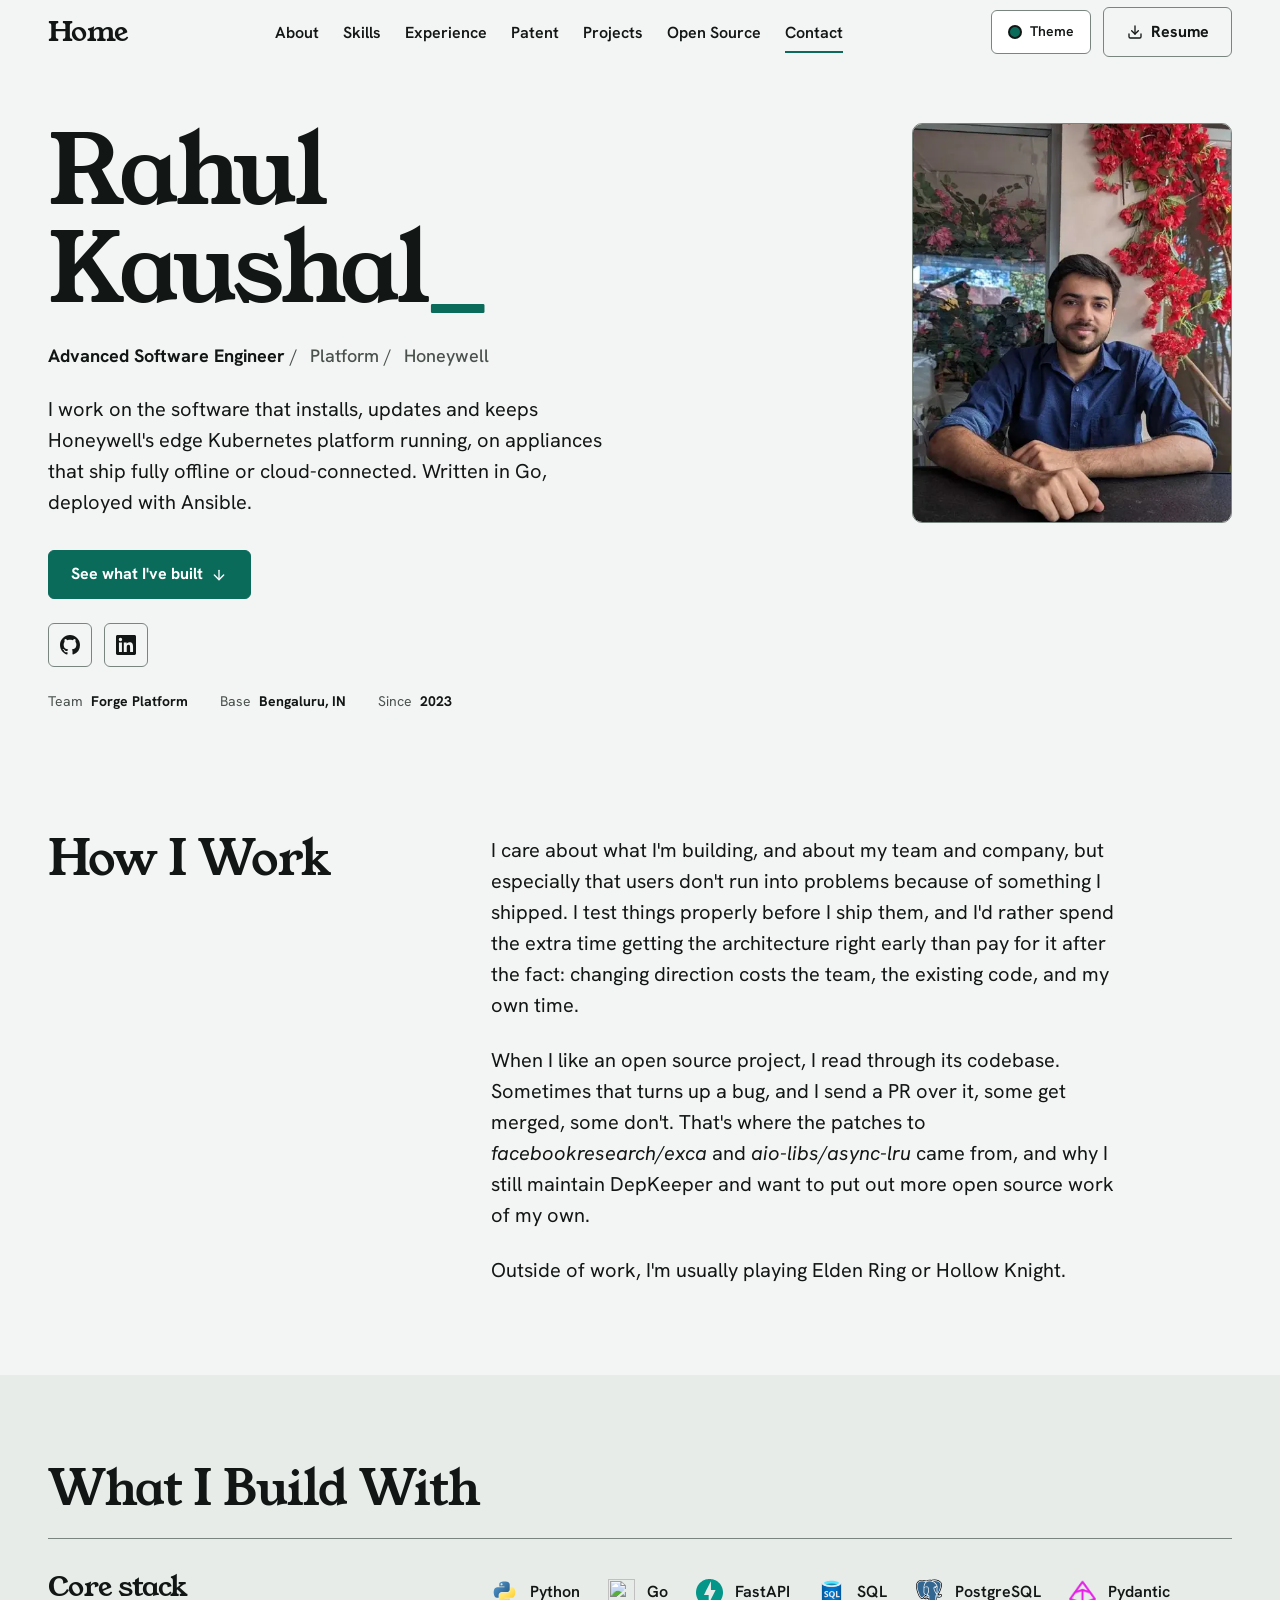
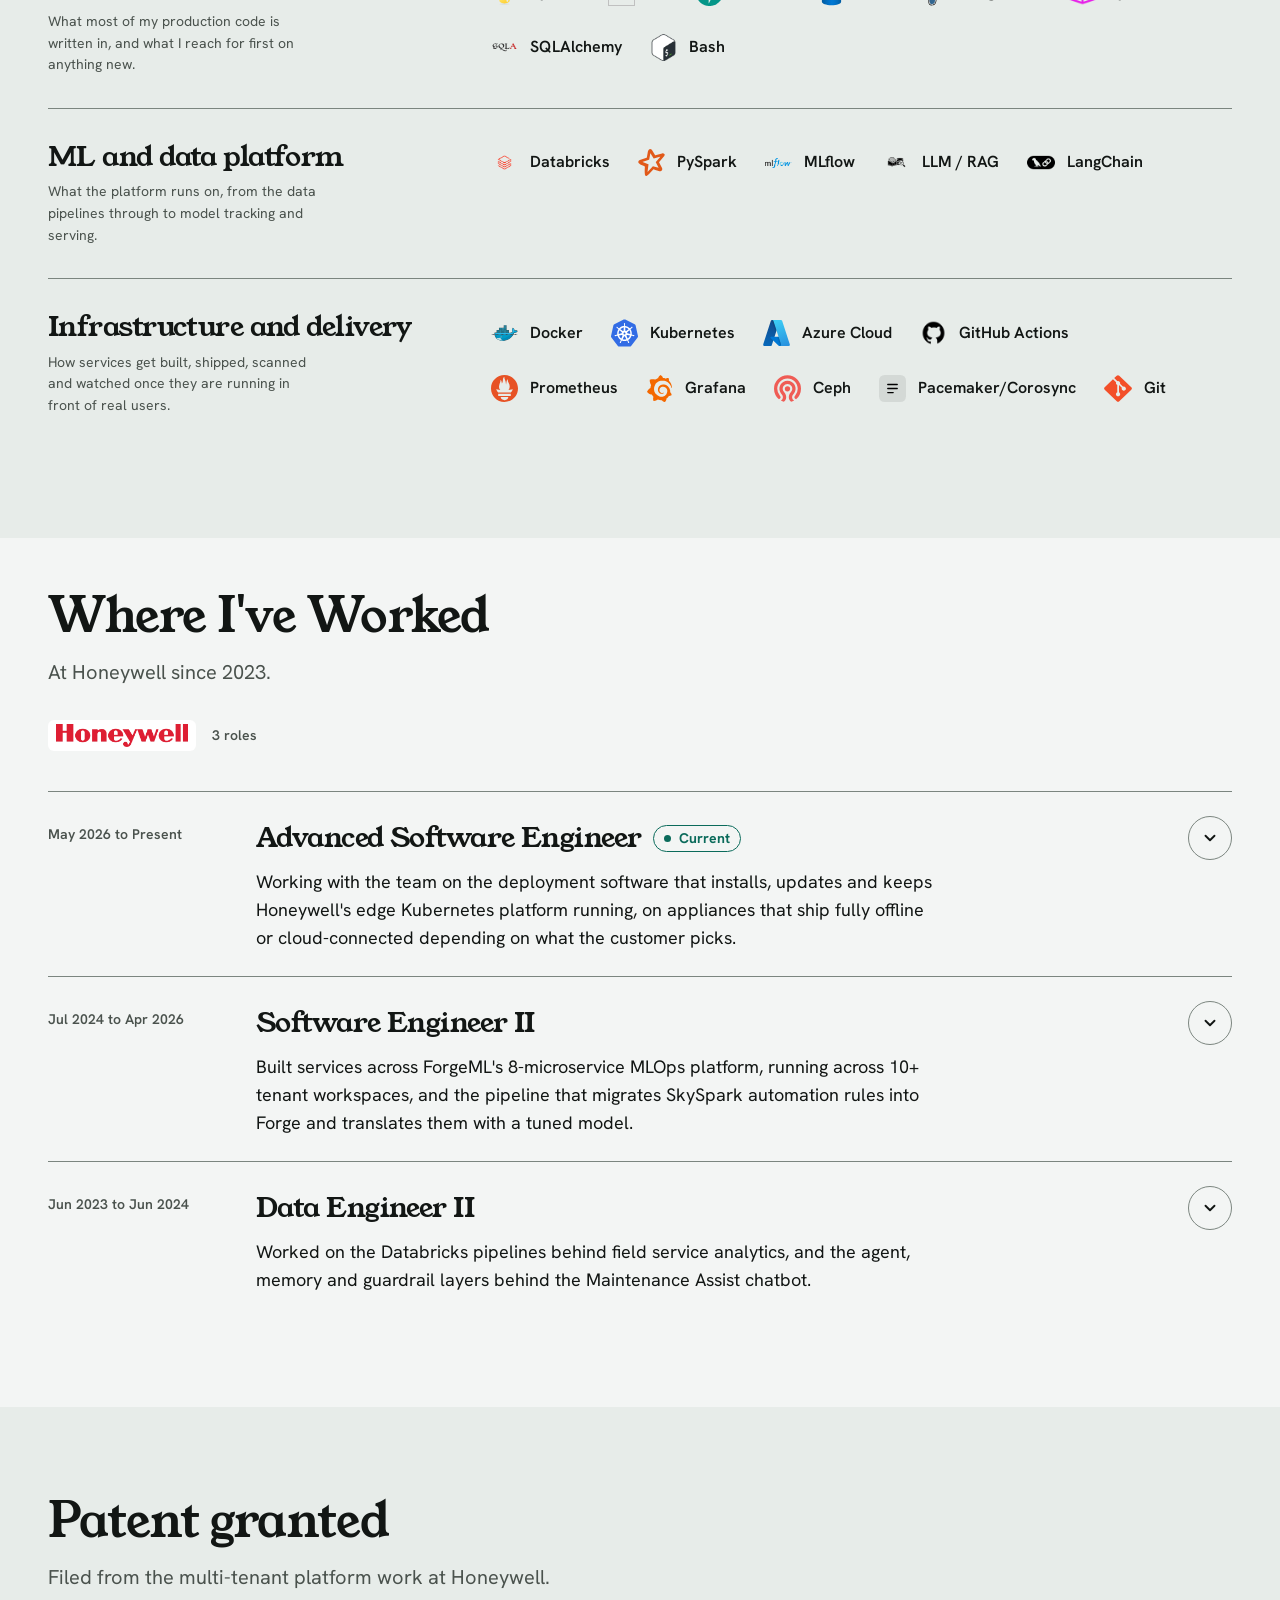
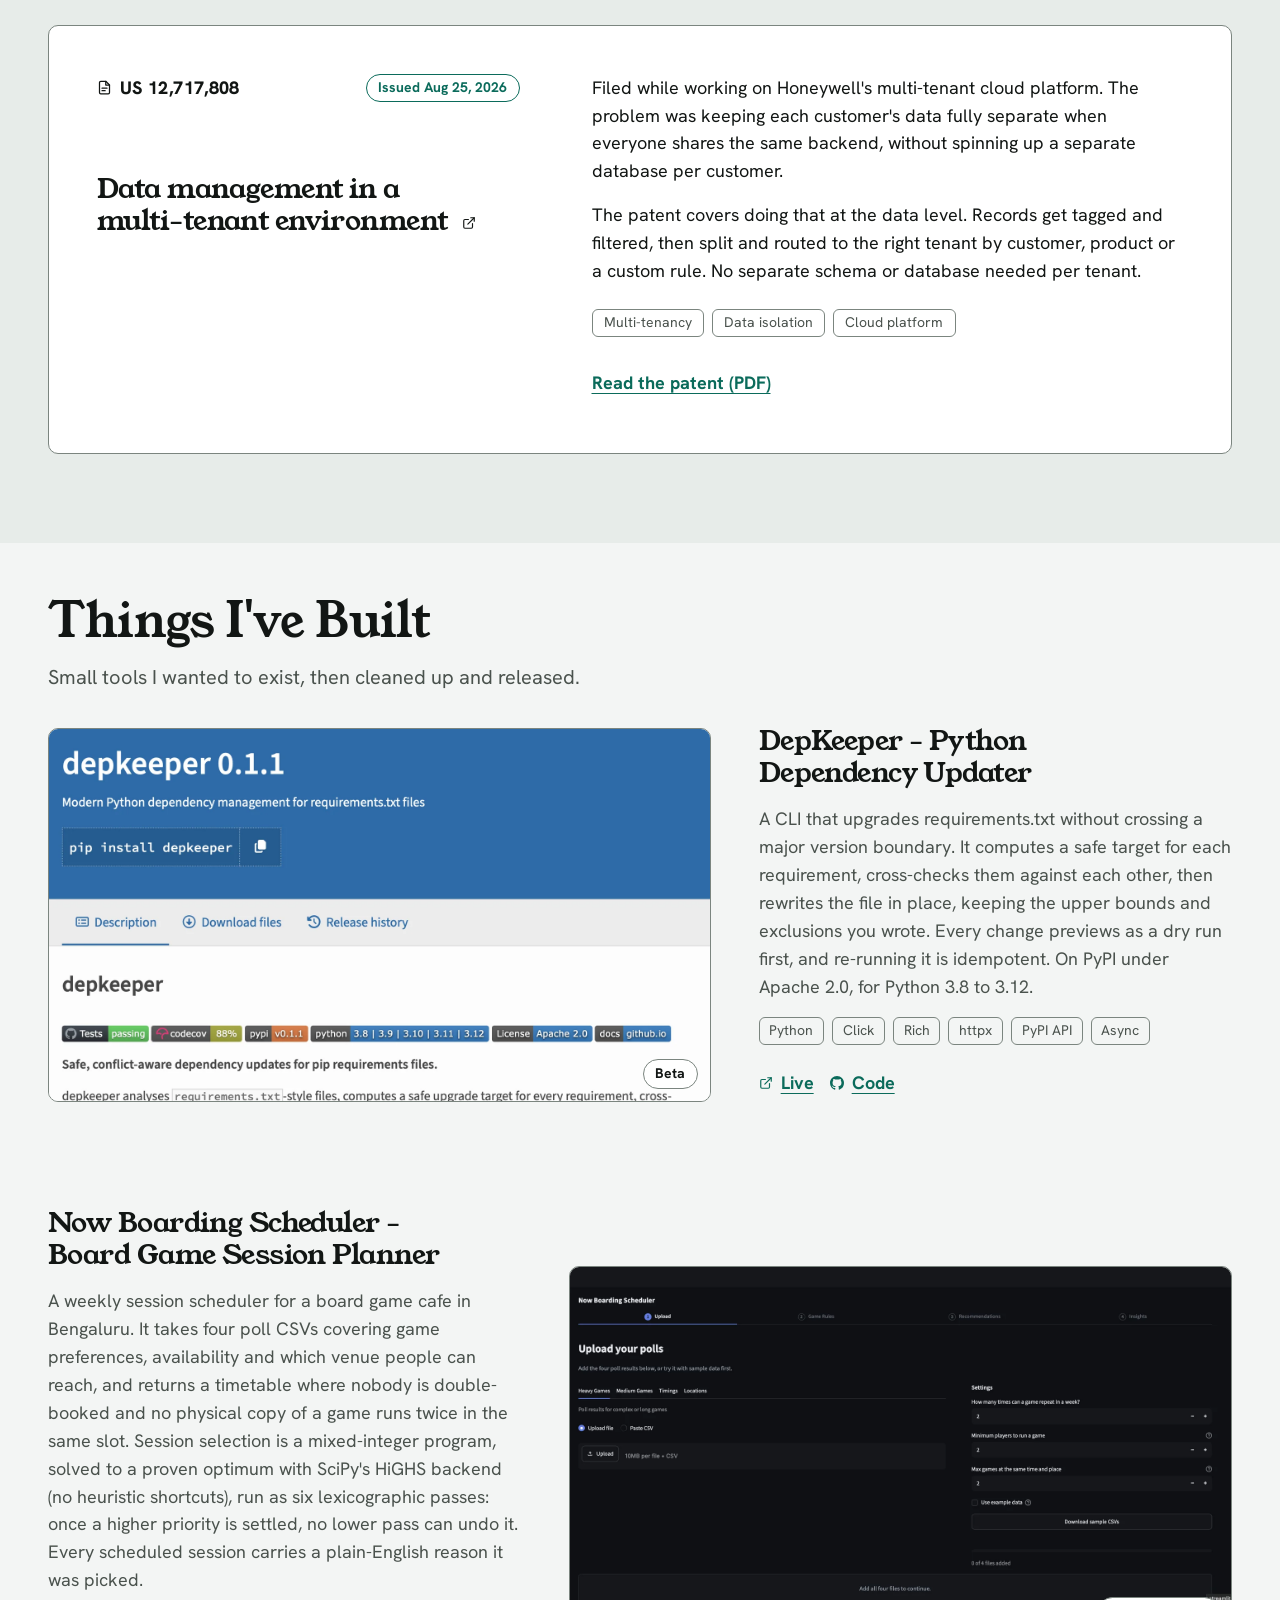
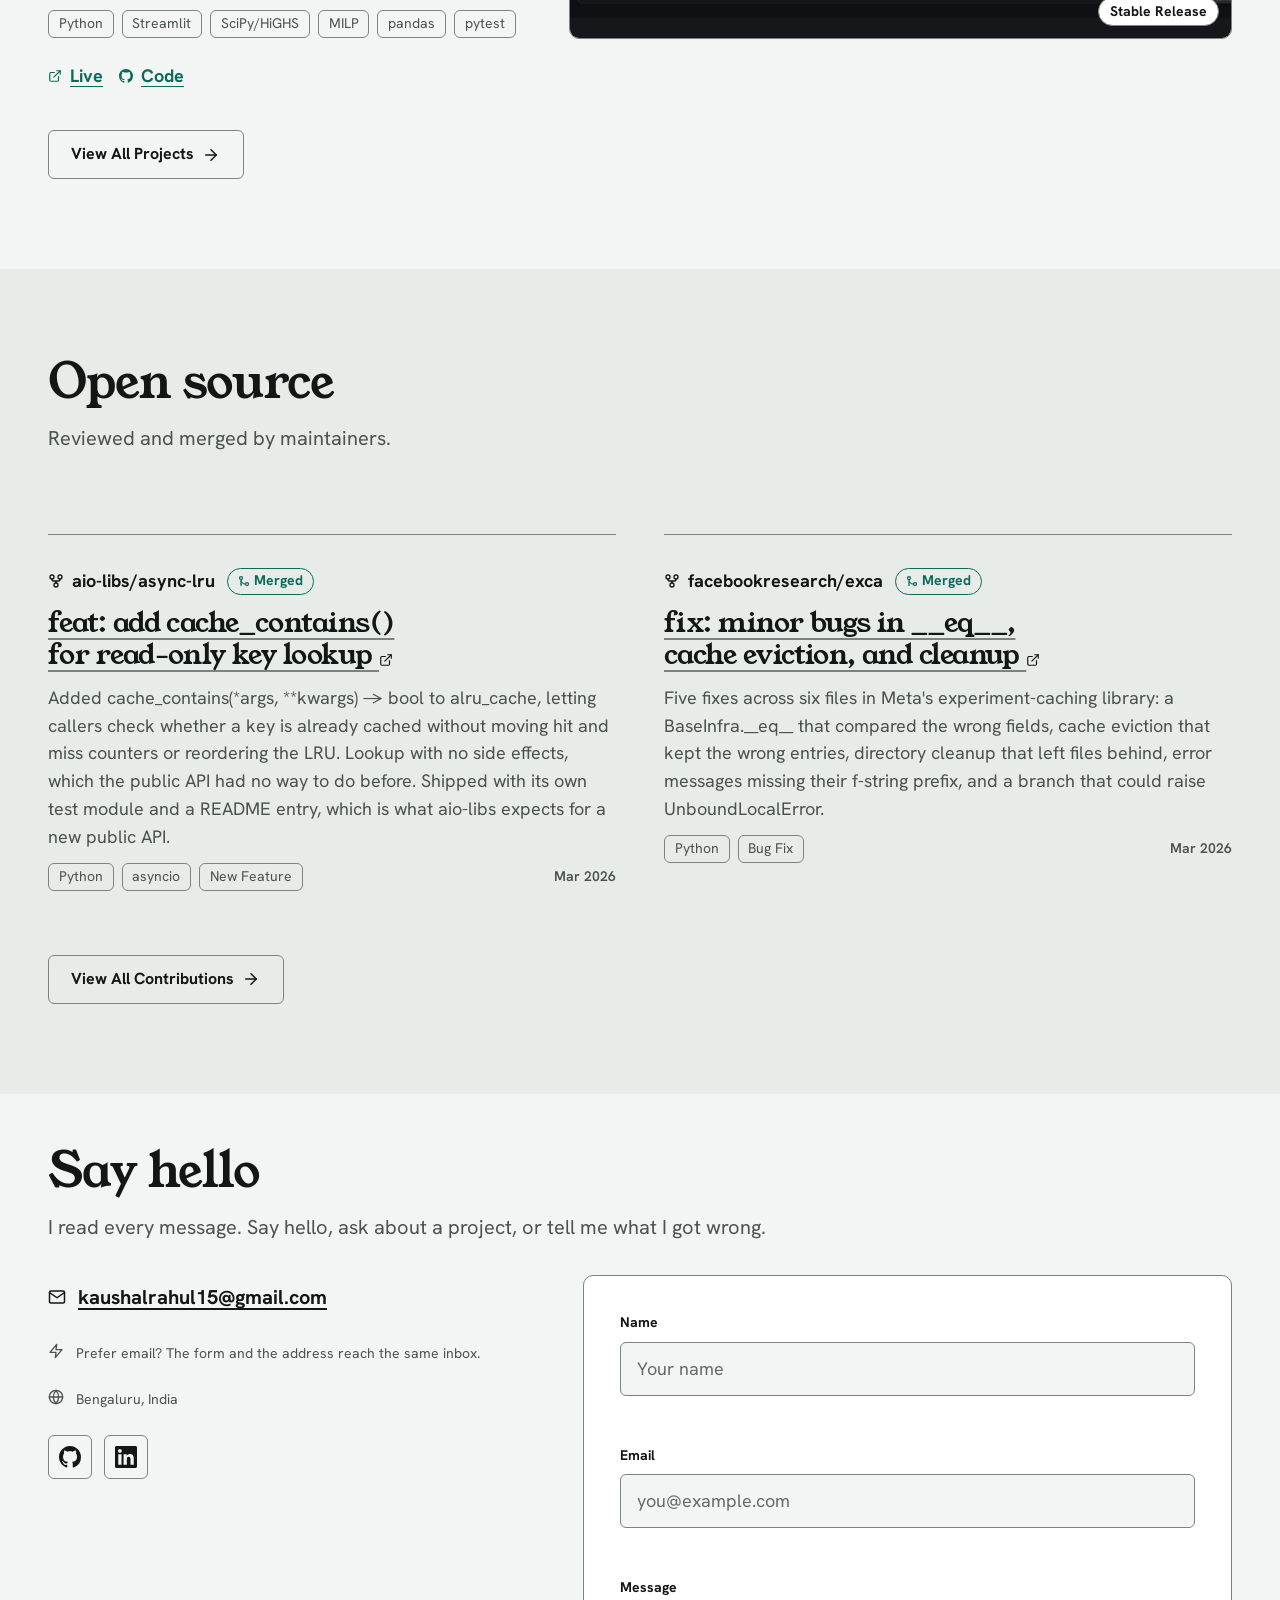
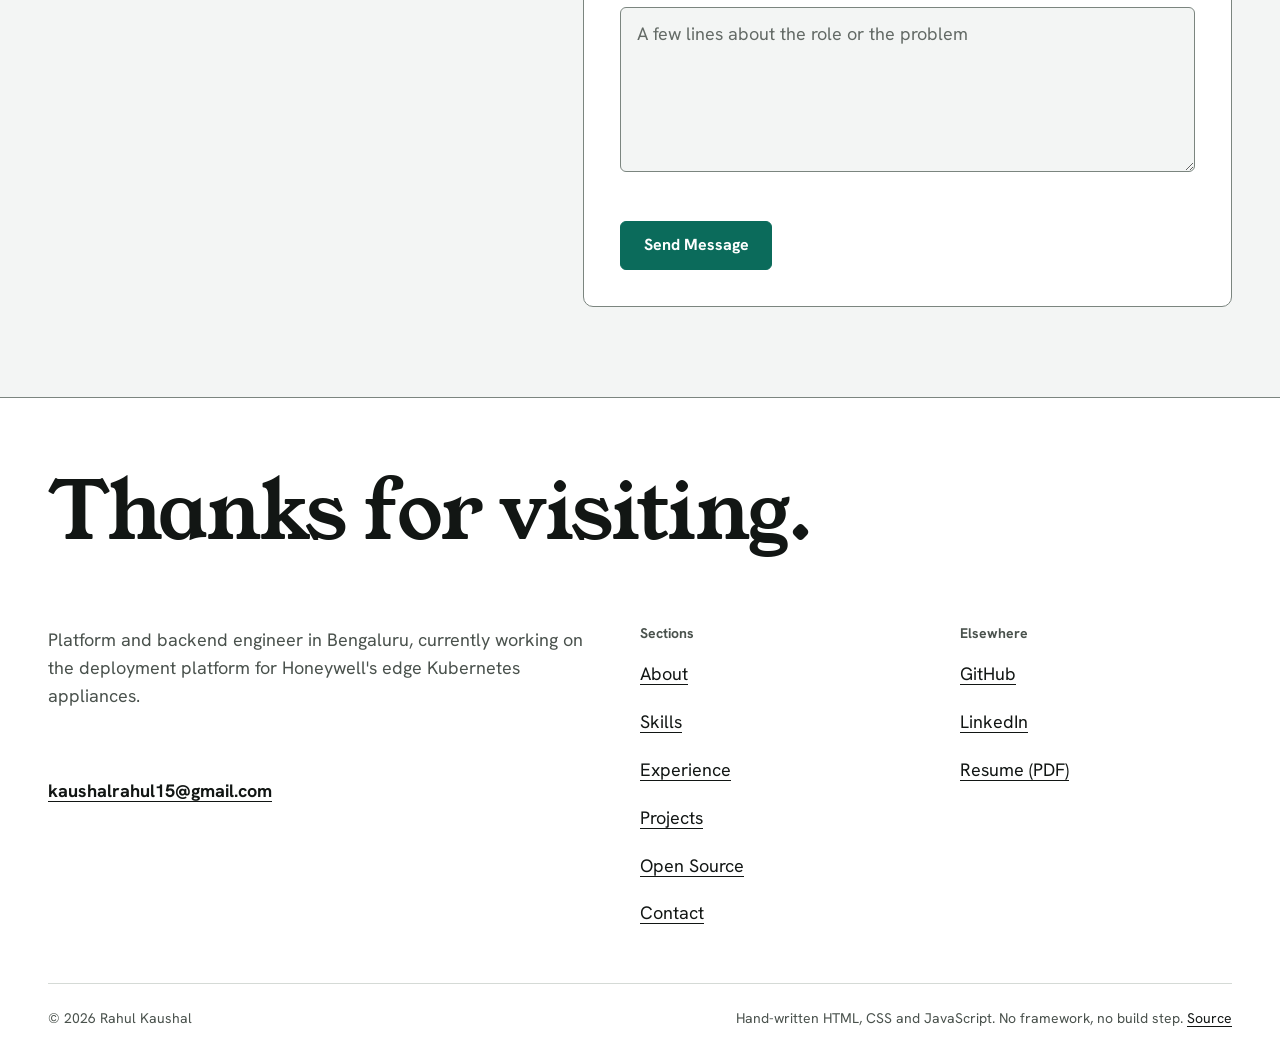
==== commit a38a2f0f: "feat: add retro theme with desktop interface and enhancements - Introduced a new retro theme that si" ====
--- a/index.html
+++ b/index.html
@@ -35,6 +35,7 @@
       var l = document.createElement('link');
       l.rel = 'stylesheet'; l.href = F[t]; l.id = 'themeFonts';
       document.head.appendChild(l);
+      if (t === 'retro') ['theme', 'retro'].forEach(function (n) { var m = document.createElement('link'); m.rel = 'modulepreload'; m.href = 'assets/js/' + n + '.js'; document.head.appendChild(m); });
       window.__rk = { fonts: F, colors: C };
     })();
   </script>
@@ -156,8 +157,8 @@
 
   <header class="navbar" id="navbar">
     <nav class="container flex-between">
-      <a href="#hero" class="navbar__logo" aria-label="RK, go to top">
-        <span class="navbar__logo-text">RK.</span>
+      <a href="#hero" class="navbar__logo" aria-label="Home, go to top">
+        <span class="navbar__logo-text">Home</span>
       </a>
 
       <ul class="navbar__links" id="navLinks">
@@ -625,6 +626,7 @@
 
         <div class="contact__wrapper">
           <form class="contact__form card reveal" id="contactForm" action="https://formspree.io/f/mykdbjpw" method="POST" novalidate>
+            <p class="contact__to rk-retro-only"><span>To:</span> <a href="mailto:kaushalrahul15@gmail.com">kaushalrahul15@gmail.com</a></p>
             <div class="contact__field">
               <label for="contactName" class="contact__label">Name</label>
               <input
@@ -725,7 +727,7 @@
     <div class="container">
       <div class="footer__grid">
         <div class="footer__brand">
-          <span class="footer__logo">RK.</span>
+          <span class="footer__logo">Thanks for visiting.</span>
           <p class="footer__blurb">
             Platform and backend engineer in Bengaluru, currently working on
             the deployment platform for Honeywell's edge Kubernetes appliances.
--- a/assets/css/base.css
+++ b/assets/css/base.css
@@ -329,7 +329,7 @@
 /* ───── footer ───── */
 .footer { margin-top: var(--section-gap); padding-block: var(--s-8) var(--s-6); background: var(--surface); color: var(--ink); border-top: var(--bw) solid var(--line-strong); }
 .footer__grid { display: grid; gap: var(--s-7); }
-.footer__logo { display: block; font-family: var(--ff-display); font-weight: var(--fw-display); text-transform: var(--case-display); letter-spacing: var(--track-display); font-size: clamp(3.2rem, 17vw, 12rem); line-height: 0.95; margin-bottom: var(--s-5); }
+.footer__logo { display: block; font-family: var(--ff-display); font-weight: var(--fw-display); text-transform: var(--case-display); letter-spacing: var(--track-display); font-size: clamp(2.25rem, 7vw, 5rem); line-height: 1.05; margin-bottom: var(--s-5); max-width: 16ch; }
 .footer__blurb { color: var(--ink-2); }
 .footer__email { display: inline-block; margin-top: var(--s-3); color: var(--ink); font-weight: 700; overflow-wrap: anywhere; }
 .footer__nav-title { font-family: var(--ff-body); text-transform: none; letter-spacing: 0; font-size: var(--fs-small); font-weight: 700; color: var(--ink-2); margin-bottom: var(--s-3); }
--- a/assets/css/themes.css
+++ b/assets/css/themes.css
@@ -70,7 +70,7 @@
 html[data-theme="retro"] main > section > .container > * { margin-inline: var(--win-pad); }
 html[data-theme="retro"] main > section > .container::before { grid-column: 1 / -1; content: "window" / ""; display: block; margin: 3px 3px var(--win-pad); padding: 0.3rem 0.6rem; background: var(--accent); color: var(--accent-ink); font-family: var(--ff-display); font-size: 1rem; letter-spacing: 0.04em; }
 html[data-theme="retro"] main > section > .container::after { content: "_ □ ×" / ""; pointer-events: none; position: absolute; right: 0.9rem; top: 0.45rem; color: var(--accent-ink); font-family: var(--ff-display); letter-spacing: 0.3em; font-size: 1rem; }
-html[data-theme="retro"] #hero > .container::before { content: "rahul_kaushal.exe" / ""; }
+html[data-theme="retro"] #hero > .container::before { content: "welcome.exe" / ""; }
 html[data-theme="retro"] #about > .container::before { content: "about.txt" / ""; }
 html[data-theme="retro"] #skills > .container::before { content: "skills.ini" / ""; }
 html[data-theme="retro"] #experience > .container::before { content: "experience.log" / ""; }
@@ -98,7 +98,7 @@
 @keyframes rk-blink { 50% { opacity: 0; } }
 
 html[data-theme="retro"] .boot { background: #000; color: #fff; justify-content: start; padding: var(--s-7) var(--gutter); }
-.boot__post { font-family: var(--ff-display); font-size: clamp(1rem, 2.6vw, 1.6rem); line-height: 1.5; color: #fff; animation: rk-post 1.3s steps(5, end) both; }
+.boot__post { font-family: var(--ff-display); font-size: clamp(0.95rem, 2.4vw, 1.5rem); line-height: 1.5; color: #fff; animation: rk-post 2.6s steps(9, end) both; }
 @keyframes rk-post { from { clip-path: inset(0 0 100% 0); } to { clip-path: inset(0); } }
 
 /* ═════════════ 3 · Hallownest ═════════════ */
@@ -303,7 +303,6 @@
 /* one size for every title tier, one for UI text */
 html[data-theme="professional"] :is(.projects__card-title, .patent__title, .contributions__pr-title, .experience__role, .skills__group-title) { font-size: var(--fs-h3); line-height: 1.15; }
 html[data-theme="professional"] :is(.btn, .navbar__link, .skills__item-name) { font-size: 1rem; }
-html[data-theme="professional"] .footer__logo { font-size: clamp(3rem, 12vw, 8rem); }
 html[data-theme="professional"] .section-title { max-width: none; }
 
 /* hero: portrait on the right, one Resume button */
@@ -357,3 +356,280 @@
 html[data-theme="professional"] :is(.experience__current-badge, .projects__card-status, .contributions__merged-badge, .contributions__open-badge, .patent__badge) { font-size: var(--fs-small); }
 html[data-theme="professional"] .contact__email { font-size: var(--fs-lead); }
 html[data-theme="professional"] .navbar__logo { font-size: 1.75rem; }
+
+/* Professional: sections that end where a band begins need their own bottom space; the section after a band needs less top space. */
+html[data-theme="professional"] :is(#about, #experience, #projects) { padding-bottom: var(--section-gap); }
+html[data-theme="professional"] :is(#experience, #projects, #contact) { padding-top: calc(var(--section-gap) * 0.6); }
+
+/* ═════ Retro: a working 90s desktop ═════ */
+.rk-retro-only { display: none; }
+html[data-theme="retro"] .rk-retro-only { display: var(--rk-d, block); }
+.rk-wizard { --rk-d: grid; } .rk-taskbar, .contact__to { --rk-d: flex; }
+html[data-theme="retro"] body { padding-bottom: 3.5rem; }
+html[data-theme="retro"] .navbar__links, html[data-theme="retro"] .navbar__hamburger, html[data-theme="retro"] .navbar__resume-wrap { display: none !important; }
+html[data-theme="retro"] .footer__back-to-top { bottom: 3.75rem; }
+html[data-theme="retro"] .toast-container { bottom: 3.75rem; }
+html.rk-retro-ready[data-theme="retro"] main > section:not([data-active]) > .container::before { background: #6e6e6e; color: #fff; }
+
+/* ── the desktop ── */
+html.rk-retro-ready[data-theme="retro"], html.rk-retro-ready[data-theme="retro"] body { overflow: hidden; height: 100dvh; padding-bottom: 0; }
+html.rk-retro-ready[data-theme="retro"] :is(main, .footer, .navbar, .footer__back-to-top) { display: none; }
+html[data-theme="retro"]:not(.rk-retro-ready):not(.rk-retro-failed) main { visibility: hidden; }
+.rk-desktop { position: fixed; inset: 0 0 2.75rem 0; z-index: 50; }
+.rk-icons { position: absolute; inset: 0.75rem auto 0 0.75rem; display: grid; grid-auto-flow: column; grid-template-rows: repeat(auto-fill, 6.25rem); grid-auto-columns: 5.75rem; gap: 0.25rem 0.5rem; align-content: start; pointer-events: none; }
+.rk-icon { pointer-events: auto; display: grid; justify-items: center; align-content: start; gap: 0.25rem; width: 5.5rem; padding: 0.25rem; color: #fff; text-decoration: none; font-size: 0.8rem; text-align: center; font-family: var(--ff-body); }
+.rk-icon svg { width: 2.5rem; height: 2.5rem; }
+.rk-icon span { padding: 0 0.25rem; text-shadow: 1px 1px 0 #000; }
+.rk-icon:hover span, .rk-icon:focus-visible span { background: var(--accent); text-shadow: none; outline: 1px dotted #fff; }
+.rk-area { position: absolute; inset: 0; pointer-events: none; }
+
+/* windows */
+.rk-win { pointer-events: auto; position: absolute; display: flex; flex-direction: column; min-width: 15rem; min-height: 9rem; background: var(--surface); box-shadow: var(--bevel-out), 4px 4px 0 #000; padding: 3px; resize: both; overflow: hidden; outline: 0; }
+.rk-win[hidden] { display: none; }
+.rk-win--max { left: 0 !important; top: 0 !important; width: 100% !important; height: 100% !important; resize: none; box-shadow: var(--bevel-out); }
+.rk-win__bar { display: flex; align-items: center; gap: 0.4rem; padding: 3px 4px; background: #6e6e6e; color: #fff; font-family: var(--ff-display); font-size: 1rem; user-select: none; touch-action: none; cursor: default; flex: none; }
+.rk-win--active > .rk-win__bar { background: var(--accent); }
+.rk-win__bar svg { width: 1.25rem; height: 1.25rem; flex: none; }
+.rk-win__title { flex: 1; min-width: 0; overflow: hidden; text-overflow: ellipsis; white-space: nowrap; }
+.rk-win__btn { display: grid; place-content: center; width: 1.75rem; height: 1.6rem; background: var(--surface); color: #000; box-shadow: var(--bevel-out); flex: none; }
+.rk-win__btn:active { box-shadow: var(--bevel-in); }
+.rk-win__btn i { display: block; width: 0.7rem; height: 0.7rem; position: relative; }
+.rk-g-min::after { content: ""; position: absolute; left: 0; right: 0; bottom: 0; height: 3px; background: #000; }
+.rk-g-max { border: 2px solid #000; border-top-width: 3px; }
+.rk-win__btn.is-restore .rk-g-max { width: 0.5rem; height: 0.5rem; margin: 0.15rem 0 0 0.15rem; box-shadow: 3px -3px 0 -1px var(--surface), 3px -3px 0 0 #000; }
+.rk-g-close::before, .rk-g-close::after { content: ""; position: absolute; left: 50%; top: -1px; width: 2px; height: 100%; background: #000; transform: rotate(45deg); }
+.rk-g-close::after { transform: rotate(-45deg); }
+.rk-win__body { flex: 1; min-height: 0; overflow: auto; margin-top: 3px; padding: 1rem 1.25rem 1.5rem; container-type: inline-size; background: var(--surface); }
+.rk-win__body > .container { max-width: none; padding: 0; margin: 0; width: auto; display: block; background: none; box-shadow: none; }
+
+/* content fitting inside a window: one column, smaller type, always visible */
+html[data-theme="retro"] .rk-win .reveal { opacity: 1 !important; transform: none !important; animation: none !important; }
+.rk-win .section-title { font-size: 1.9rem; max-width: none; }
+.rk-win .section-subtitle { font-size: 1.05rem; margin-top: 0.5rem; }
+.rk-win .section-header--left { margin-bottom: 1rem; position: static; }
+.rk-win .about > .container, .rk-win .about__grid, .rk-win .contact__wrapper, .rk-win .skills__group, .rk-win .patent__card { grid-template-columns: 1fr !important; display: grid; }
+.rk-win .skills__group { gap: 0.75rem; }
+.rk-win .patent__card > * { grid-column: 1 !important; grid-row: auto !important; }
+.rk-win .patent__card { padding: 1rem; }
+.rk-win .about__bio { font-size: 1.05rem; margin-top: 0.75rem; }
+.rk-win .hero__layout { display: grid; grid-template-columns: 1fr; gap: 1.25rem; padding: 0; }
+.rk-win .hero__name { font-size: clamp(2.4rem, 11cqi, 4.6rem); max-width: none; }
+.rk-win .hero__aside { width: min(100%, 15rem); margin: 0; justify-self: start; }
+.rk-win .hero__tagline { font-size: 1.05rem; }
+.rk-win .contact__form { padding: 0 !important; }
+.rk-win .rk-explorer__body { grid-template-columns: 1fr; }
+.rk-win .rk-wizard { grid-template-columns: 1fr; }
+.rk-win .rk-wizard__side { display: none; }
+@container (min-width: 600px) {
+  .hero__layout { grid-template-columns: minmax(0, 1fr) 13rem !important; align-items: center; }
+  .rk-explorer__body { grid-template-columns: minmax(0, 5fr) minmax(0, 7fr) !important; }
+  .rk-wizard { grid-template-columns: 9rem minmax(0, 1fr) !important; }
+  .rk-wizard__side { display: grid !important; }
+}
+@container (min-width: 560px) { .skills__group { grid-template-columns: 11rem minmax(0, 1fr) !important; } }
+
+/* taskbar */
+html[data-theme="retro"] .rk-taskbar { display: flex; align-items: center; gap: 4px; position: fixed; left: 0; right: 0; bottom: 0; z-index: calc(var(--z-nav) + 5); height: 2.75rem; padding: 4px; background: var(--surface); box-shadow: inset 0 2px 0 #fff, inset 0 -2px 0 #404040; }
+.rk-start, .rk-task, .rk-clock { font-family: var(--ff-body); font-size: 0.85rem; color: var(--ink); }
+.rk-start { display: inline-flex; align-items: center; gap: 0.4rem; height: 100%; padding: 0 0.75rem; font-weight: 700; background: var(--surface); box-shadow: var(--bevel-out); flex: none; }
+.rk-start[aria-expanded="true"] { box-shadow: var(--bevel-in); }
+.rk-start__logo { width: 1rem; height: 1rem; background: linear-gradient(90deg, #c00000 50%, #008000 50%) top / 100% 50% no-repeat, linear-gradient(90deg, #0000c0 50%, #c0c000 50%) bottom / 100% 50% no-repeat; box-shadow: 0 0 0 1px #000; }
+.rk-tasks { display: flex; flex: 1; gap: 4px; height: 100%; min-width: 0; overflow: hidden; }
+.rk-task { display: inline-flex; align-items: center; gap: 0.4rem; min-width: 0; max-width: 11rem; padding: 0 0.6rem; background: var(--surface); box-shadow: var(--bevel-out); white-space: nowrap; flex: 0 1 11rem; }
+.rk-task svg { width: 1.1rem; height: 1.1rem; flex: none; }
+.rk-task span { overflow: hidden; text-overflow: ellipsis; }
+.rk-task[aria-pressed="true"] { font-weight: 700; box-shadow: var(--bevel-in); background: repeating-conic-gradient(#fff 0 25%, var(--surface) 0 50%) 0 0 / 4px 4px; }
+.rk-tray { display: flex; align-items: center; gap: 4px; height: 100%; margin-left: auto; box-shadow: var(--bevel-in); padding: 0 4px; flex: none; position: relative; }
+.rk-clock { display: inline-flex; align-items: center; padding: 0 0.5rem; }
+.rk-tray .theme { height: 100%; }
+.rk-tray .theme__btn { height: 100%; min-height: 0; padding: 0 0.5rem; font-size: 0.8rem; }
+.rk-tray .theme__panel { top: auto; bottom: calc(100% + 8px); right: 0; }
+.rk-startmenu { position: absolute; left: 4px; bottom: calc(100% + 2px); width: 17rem; display: flex; background: var(--surface); box-shadow: var(--bevel-out), 3px 3px 0 #000; }
+.rk-startmenu[hidden] { display: none; }
+.rk-startmenu__side { width: 2.2rem; background: linear-gradient(#000080, #1084d0); color: #fff; display: grid; place-items: end center; padding-bottom: 0.5rem; }
+.rk-startmenu__side span { writing-mode: vertical-rl; transform: rotate(180deg); font-family: var(--ff-display); font-size: 1.3rem; letter-spacing: 0.08em; }
+.rk-startmenu ul { flex: 1; padding: 3px; }
+.rk-startmenu :is(a, button) { display: flex; align-items: center; gap: 0.6rem; width: 100%; min-height: 2.5rem; padding: 0.2rem 0.6rem; color: var(--ink); text-decoration: none; font-size: 0.95rem; text-align: left; }
+.rk-startmenu :is(a, button):hover, .rk-startmenu :is(a, button):focus-visible { background: var(--accent); color: var(--accent-ink); outline: 0; }
+.rk-startmenu svg { width: 1.5rem; height: 1.5rem; flex: none; }
+.rk-sep { height: 0; border-top: 1px solid #808080; border-bottom: 1px solid #fff; margin: 3px 2px; }
+@media (max-width: 699px) {
+  .rk-win { resize: none; }
+  .rk-task span { display: none; }
+  .rk-task { flex: 0 0 auto; padding: 0 0.5rem; }
+  .rk-icons { grid-template-rows: repeat(auto-fill, 6rem); }
+  .rk-clock { display: none; }
+}
+
+/* experience: file explorer */
+html[data-theme="retro"] .rk-explorer ~ .experience__timeline, html[data-theme="retro"] .rk-wizard ~ .projects__grid, html[data-theme="retro"] .rk-wizard ~ .projects__cta, html[data-theme="retro"] .rk-inbox ~ .contributions__grid { display: none; }
+.rk-pathbar, .rk-statusbar { background: #fff; box-shadow: var(--bevel-in); padding: 0.3rem 0.6rem; font-size: 0.85rem; margin: 0 0 0.5rem; max-width: none; }
+.rk-statusbar { margin: 0.5rem 0 0; background: var(--surface); }
+.rk-explorer__body { display: grid; gap: 0.5rem; grid-template-columns: minmax(0, 5fr) minmax(0, 7fr); align-items: start; }
+.rk-explorer__list, .rk-inbox__list { width: 100%; border-collapse: collapse; background: #fff; box-shadow: var(--bevel-in); font-size: 0.9rem; }
+.rk-explorer__list th, .rk-inbox__list th { background: var(--surface); box-shadow: var(--bevel-out); text-align: left; padding: 0.3rem 0.6rem; font-weight: 700; }
+.rk-explorer__list td, .rk-inbox__list td { padding: 0 0.6rem; vertical-align: middle; }
+.rk-row { display: flex; align-items: center; gap: 0.5rem; width: 100%; min-height: 2.75rem; text-align: left; color: var(--ink); font-weight: 700; }
+.rk-row svg { width: 1.4rem; height: 1.4rem; flex: none; }
+.rk-row[aria-current="true"] { background: var(--accent); color: var(--accent-ink); }
+tr:has(.rk-row[aria-current="true"]) td { background: var(--accent); color: var(--accent-ink); }
+.rk-explorer__preview, .rk-inbox__preview { background: #fff; box-shadow: var(--bevel-in); padding: 1rem; max-height: 36rem; overflow: auto; }
+.rk-explorer__preview h3 { margin-bottom: 0.25rem; }
+.rk-explorer__preview ul { display: grid; gap: 0.6rem; margin-block: 0.75rem; padding-left: 1.1rem; list-style: square; }
+.rk-explorer__preview p, .rk-inbox__preview p { margin-bottom: 0.6rem; }
+.rk-meta { color: var(--ink-2); font-size: 0.875rem; }
+.rk-links a { margin-right: 1rem; font-weight: 700; }
+.rk-inbox__preview { margin-top: 0.5rem; max-height: none; }
+@media (max-width: 899px) { .rk-explorer__body { grid-template-columns: 1fr; } .rk-explorer__list thead th:nth-child(3), .rk-explorer__list td:nth-child(3) { display: none; } .rk-inbox__list td:nth-child(3), .rk-inbox__list th:nth-child(3) { display: none; } }
+
+/* projects: installer wizard */
+.rk-wizard { display: grid; grid-template-columns: 11rem minmax(0, 1fr); background: var(--surface); box-shadow: var(--bevel-in); }
+.rk-wizard__side { display: grid; align-content: center; justify-items: center; gap: 0.75rem; padding: 1rem; background: linear-gradient(#000080, #1084d0); color: #fff; }
+.rk-wizard__art svg { width: 4rem; height: 4rem; }
+.rk-wizard__name { font-family: var(--ff-display); font-size: 1.4rem; }
+.rk-wizard__main { padding: 1rem 1.25rem; background: #fff; min-height: 26rem; }
+.rk-wizard__main img { width: 100%; aspect-ratio: 16 / 9; object-fit: cover; object-position: top left; box-shadow: var(--bevel-in); padding: 3px; margin: 0.75rem 0; background: #fff; }
+.rk-wizard__main h3 { margin-block: 0.25rem 0.5rem; }
+.rk-wizard__buttons { grid-column: 1 / -1; display: flex; flex-wrap: wrap; justify-content: flex-end; gap: 0.5rem; padding: 0.75rem; border-top: 2px groove #fff; }
+.rk-wizard__buttons .btn[disabled] { color: #808080; pointer-events: none; text-shadow: 1px 1px 0 #fff; }
+@media (max-width: 699px) { .rk-wizard { grid-template-columns: 1fr; } .rk-wizard__side { display: none; } }
+
+/* contact: new message */
+html[data-theme="retro"] .contact__wrapper { grid-template-columns: 1fr; }
+html[data-theme="retro"] .contact__form { background: var(--surface); box-shadow: none; padding: 0; gap: 0.5rem; }
+html[data-theme="retro"] .contact__to { display: flex; gap: 0.5rem; align-items: center; margin: 0; padding: 0.4rem 0.6rem; background: #fff; box-shadow: var(--bevel-in); font-size: 0.95rem; max-width: none; }
+html[data-theme="retro"] .contact__to span { font-weight: 700; width: 5rem; }
+html[data-theme="retro"] .contact__field { grid-template-columns: 5.5rem minmax(0, 1fr); align-items: start; column-gap: 0.5rem; }
+html[data-theme="retro"] .contact__label { padding-top: 0.75rem; text-align: left; }
+html[data-theme="retro"] .contact__error { grid-column: 2; }
+html[data-theme="retro"] .contact__textarea { min-height: 11rem; }
+html[data-theme="retro"] .contact__info { order: 2; }
+@media (max-width: 599px) { html[data-theme="retro"] .contact__field { grid-template-columns: 1fr; } }
+.rk-inbox__list, .rk-explorer__list { table-layout: fixed; }
+.rk-inbox__list td, .rk-explorer__list td { overflow-wrap: anywhere; }
+@media (max-width: 599px) {
+  .rk-inbox__list th:nth-child(2), .rk-inbox__list td:nth-child(2) { display: none; }
+  .rk-row span { overflow-wrap: anywhere; }
+}
+
+/* retro tidy-ups */
+@media (min-width: 900px) { html[data-theme="retro"] .hero__layout { grid-template-columns: minmax(0, 1fr) 17rem; } }
+html[data-theme="retro"] .hero__aside { width: 100%; margin-right: var(--win-pad); }
+@media (min-width: 900px) { html[data-theme="retro"] .hero__sticker { width: 6.5rem; left: -2.5rem; } }
+@media (max-width: 899px) { html[data-theme="retro"] .hero__sticker { width: 5rem; left: auto; right: -0.5rem; bottom: -1rem; } }
+.rk-explorer__body { grid-template-columns: minmax(0, 6fr) minmax(0, 6fr); }
+.rk-explorer__list th:nth-child(1) { width: 46%; } .rk-explorer__list th:nth-child(2) { width: 34%; } .rk-explorer__list th:nth-child(3) { width: 20%; }
+.rk-wizard__main p { margin-bottom: 0.75rem; }
+.rk-wizard__main h3 { font-size: 1.3rem; line-height: 1.2; }
+html[data-theme="retro"] .contact__error:empty { display: none; }
+html[data-theme="retro"] .contact__label { padding-top: 0.8rem; }
+html[data-theme="retro"] .hero__aside { width: auto; margin-right: var(--win-pad); }
+@media (max-width: 899px) {
+  .rk-explorer__body { grid-template-columns: 1fr; }
+  html[data-theme="retro"] .hero__aside { width: min(100%, 14rem); }
+}
+.rk-wizard__main img { max-width: 40rem; }
+
+/* ═════ Retro desktop, round 2: a desktop worth looking at ═════ */
+.rk-icons { grid-template-rows: repeat(auto-fill, 5.5rem); grid-auto-columns: 5.5rem; gap: 0 0.25rem; }
+.rk-icon { outline: 0; }
+.rk-icon svg { width: 2.25rem; height: 2.25rem; }
+.rk-icon:focus-visible span { background: var(--accent); outline: 1px dotted #fff; }
+
+/* wallpaper + gadgets sit under the windows */
+.rk-widgets { position: absolute; inset: 0; pointer-events: none; z-index: 0; }
+.rk-wall { position: absolute; right: 3rem; bottom: 2.5rem; width: min(24rem, 34vw); text-align: right; font-family: var(--ff-display); color: #1fb4bf; }
+.rk-wall svg { width: 100%; height: auto; display: block; margin-left: auto; image-rendering: pixelated; }
+.rk-wall__name { margin: 1rem 0 0.15rem; font-size: clamp(1.4rem, 2.4vw, 2.1rem); color: #bff0f4; text-shadow: 3px 3px 0 #0a565d; }
+.rk-wall__line { margin: 0; font-size: clamp(0.85rem, 1.2vw, 1.05rem); color: #8fd9e0; font-family: var(--ff-body); text-shadow: 1px 1px 0 #0a565d; }
+.rk-gadget { position: absolute; right: 1.25rem; width: 15.5rem; background: var(--surface); box-shadow: var(--bevel-out), 4px 4px 0 rgba(0, 0, 0, 0.55); padding: 3px; font-family: var(--ff-body); color: var(--ink); }
+.rk-gadget h2 { margin: 0; padding: 0.2rem 0.5rem; background: var(--accent); color: #fff; font-family: var(--ff-display); font-size: 0.95rem; font-weight: 400; text-transform: none; letter-spacing: 0; line-height: 1.4; }
+.rk-gadget--cal { top: 1rem; }
+.rk-cal { display: grid; grid-template-columns: repeat(7, 1fr); gap: 2px; padding: 0.5rem; background: #fff; margin-top: 3px; box-shadow: var(--bevel-in); text-align: center; font-size: 0.8rem; }
+.rk-cal b { font-weight: 700; padding-bottom: 2px; border-bottom: 1px solid #808080; margin-bottom: 2px; }
+.rk-cal span { padding: 2px 0; }
+.rk-cal .is-today { background: var(--accent); color: #fff; font-weight: 700; }
+.rk-gadget dl { margin: 3px 0 0; padding: 0.4rem 0.5rem; background: #fff; box-shadow: var(--bevel-in); font-size: 0.82rem; display: grid; gap: 0.2rem; }
+.rk-gadget dl div { display: grid; grid-template-columns: 3.2rem 1fr; gap: 0.4rem; }
+.rk-gadget dt { color: #404040; }
+.rk-gadget dd { margin: 0; font-weight: 700; overflow-wrap: anywhere; }
+.rk-gadget p { margin: 0.35rem 0.25rem 0.1rem; font-size: 0.8rem; }
+@media (max-width: 899px), (max-height: 640px) { .rk-gadget { display: none; } .rk-wall { right: 1rem; bottom: 1rem; width: 62vw; } }
+
+/* screensaver */
+.rk-saver { position: fixed; inset: 0; z-index: 800; background: #000; overflow: hidden; }
+.rk-saver[hidden] { display: none; }
+.rk-saver__x { position: absolute; left: 0; top: 0; width: calc(100% - 9rem); height: calc(100% - 5.6rem); animation: rk-bx 11s linear infinite alternate; }
+.rk-saver__y { width: 9rem; animation: rk-by 7s linear infinite alternate; }
+.rk-saver svg { width: 100%; display: block; image-rendering: pixelated; }
+@keyframes rk-bx { from { transform: translateX(0); } to { transform: translateX(100%); } }
+@keyframes rk-by { from { transform: translateY(0); } to { transform: translateY(calc(100vh - 5.6rem - 4rem)); } }
+
+/* minimize / restore: shrink toward the taskbar button */
+@keyframes rk-min { to { transform: translate(var(--dx), var(--dy)) scale(0.1); opacity: 0.3; } }
+@keyframes rk-restore { from { transform: translate(var(--dx), var(--dy)) scale(0.1); opacity: 0.3; } }
+.rk-win--min-anim { animation: rk-min 230ms steps(6, end) forwards; }
+.rk-win--restore-anim { animation: rk-restore 230ms steps(6, end); }
+
+/* per-window fixes at any size */
+.rk-win[data-win="hero"] .hero__layout { padding: 0; }
+@container (max-width: 899px) { .rk-explorer__list th:nth-child(3), .rk-explorer__list td:nth-child(3) { display: none; } .rk-explorer__list th:nth-child(1) { width: 52%; } .rk-explorer__list th:nth-child(2) { width: 48%; } }
+.rk-wizard__main img { max-height: 17rem; }
+.rk-wizard__buttons { position: sticky; bottom: 0; background: var(--surface); z-index: 1; }
+.rk-props { display: none !important; }
+
+/* wide / maximized layouts: each window uses the space instead of leaving it grey */
+@container (min-width: 900px) {
+  .rk-win[data-win="hero"] .hero__layout { grid-template-columns: minmax(0, 1fr) 22rem !important; gap: 2.5rem; min-height: 26rem; align-content: center; }
+  .rk-win[data-win="hero"] .hero__name { font-size: clamp(3rem, 7.5cqi, 6.5rem); }
+  .rk-win[data-win="hero"] .hero__tagline { font-size: 1.2rem; }
+  .rk-win[data-win="hero"] .hero__aside { width: 100%; }
+  .rk-win[data-win="hero"] .hero__sticker { width: 8.5rem; left: -3.5rem; }
+
+  .rk-win[data-win="about"] .rk-win__body > .container { display: grid; grid-template-columns: minmax(0, 7fr) minmax(0, 4fr); column-gap: 2.5rem; align-items: start; }
+  .rk-win[data-win="about"] .section-title, .rk-win[data-win="about"] .section-subtitle { grid-column: 1 / -1; }
+  .rk-win[data-win="about"] .about__grid { grid-column: 1; }
+  .rk-win[data-win="about"] .about__bio { font-size: 1.2rem; }
+  .rk-win[data-win="about"] .rk-props { display: block !important; grid-column: 2; background: #fff; box-shadow: var(--bevel-in); padding: 1rem; }
+  .rk-props__head { display: flex; align-items: center; gap: 0.6rem; font-family: var(--ff-display); font-size: 1.1rem; margin: 0 0 0.75rem; padding-bottom: 0.6rem; border-bottom: 2px groove #fff; max-width: none; }
+  .rk-props__head svg { width: 2.25rem; height: 2.25rem; }
+  .rk-props dl { margin: 0; display: grid; gap: 0.55rem; }
+  .rk-props dl div { display: grid; grid-template-columns: 5rem 1fr; gap: 0.5rem; }
+  .rk-props dt { color: #404040; } .rk-props dd { margin: 0; font-weight: 700; }
+
+  .rk-win[data-win="skills"] .skills__groups { display: grid; grid-template-columns: repeat(3, minmax(0, 1fr)); gap: 1rem; margin-top: 1rem; }
+  .rk-win[data-win="skills"] .skills__group { display: block !important; background: #fff; box-shadow: var(--bevel-in); padding: 1rem; border-top: 0; }
+  .rk-win[data-win="skills"] .skills__list { margin-top: 0.75rem; }
+
+  .rk-win[data-win="patent"] .patent__card { grid-template-columns: minmax(0, 5fr) minmax(0, 7fr) !important; column-gap: 2rem; max-width: 66rem; width: 100%; margin-inline: auto; padding: 1.75rem; }
+  .rk-win[data-win="patent"] .patent__card > .patent__header, .rk-win[data-win="patent"] .patent__card > .patent__title { grid-column: 1 !important; }
+  .rk-win[data-win="patent"] .patent__card > .patent__body { grid-column: 2 !important; grid-row: 1 / span 2 !important; }
+  .rk-win[data-win="patent"] .patent__card > .patent__tags, .rk-win[data-win="patent"] .patent__card > .patent__links { grid-column: 2 !important; }
+  .rk-win[data-win="patent"] .patent__title { font-size: 1.9rem; }
+
+  .rk-win[data-win="contributions"] .rk-inbox { display: grid; grid-template-columns: minmax(0, 5fr) minmax(0, 6fr); gap: 0 0.75rem; align-items: start; }
+  .rk-win[data-win="contributions"] .rk-inbox .rk-pathbar { grid-column: 1 / -1; }
+  .rk-win[data-win="contributions"] .rk-inbox__preview { margin-top: 0; min-height: 22rem; }
+  .rk-win[data-win="contributions"] .rk-inbox__list td:nth-child(3), .rk-win[data-win="contributions"] .rk-inbox__list th:nth-child(3) { display: none; }
+
+  .rk-win[data-win="contact"] .contact__wrapper { grid-template-columns: minmax(0, 7fr) minmax(0, 4fr) !important; align-items: start; gap: 1.5rem; }
+  .rk-win[data-win="contact"] .contact__form { order: 0; }
+  .rk-win[data-win="contact"] .contact__info { order: 1; background: #fff; box-shadow: var(--bevel-in); padding: 1rem; margin-top: 0; }
+
+  .rk-win[data-win="projects"] .rk-wizard__main img { max-height: 21rem; }
+}
+.rk-wall { width: min(17rem, 26vw); bottom: 3.25rem; right: 3.5rem; }
+.rk-icon span { white-space: nowrap; }
+/* maximized windows centre their content vertically (the body is the container, so this lives outside @container) */
+.rk-win--max[data-win="hero"] .rk-win__body, .rk-win--max[data-win="patent"] .rk-win__body { display: flex; flex-direction: column; }
+.rk-win--max[data-win="hero"] .rk-win__body > .container, .rk-win--max[data-win="patent"] .rk-win__body > .container { margin-block: auto; width: 100%; }
+@container (min-width: 900px) { .rk-win[data-win="about"] .about__grid { grid-row: auto !important; } .rk-win[data-win="about"] .rk-props { grid-row: auto; } }
+.rk-win[data-win="projects"] .rk-win__body { padding-bottom: 0; }
+
+/* scenery wallpaper fills the desktop; no monogram, no name */
+.rk-wall { position: absolute; inset: 0; width: auto; right: 0; bottom: 0; text-align: initial; }
+.rk-wall svg { position: absolute; inset: 0; width: 100%; height: 100%; margin: 0; image-rendering: pixelated; }
+.rk-saver__x { width: calc(100% - 6rem); height: calc(100% - 6rem); }
+.rk-saver__y { width: 6rem; }
+@keyframes rk-by { from { transform: translateY(0); } to { transform: translateY(calc(100vh - 12rem)); } }
+.rk-saver svg { width: 100%; height: auto; }
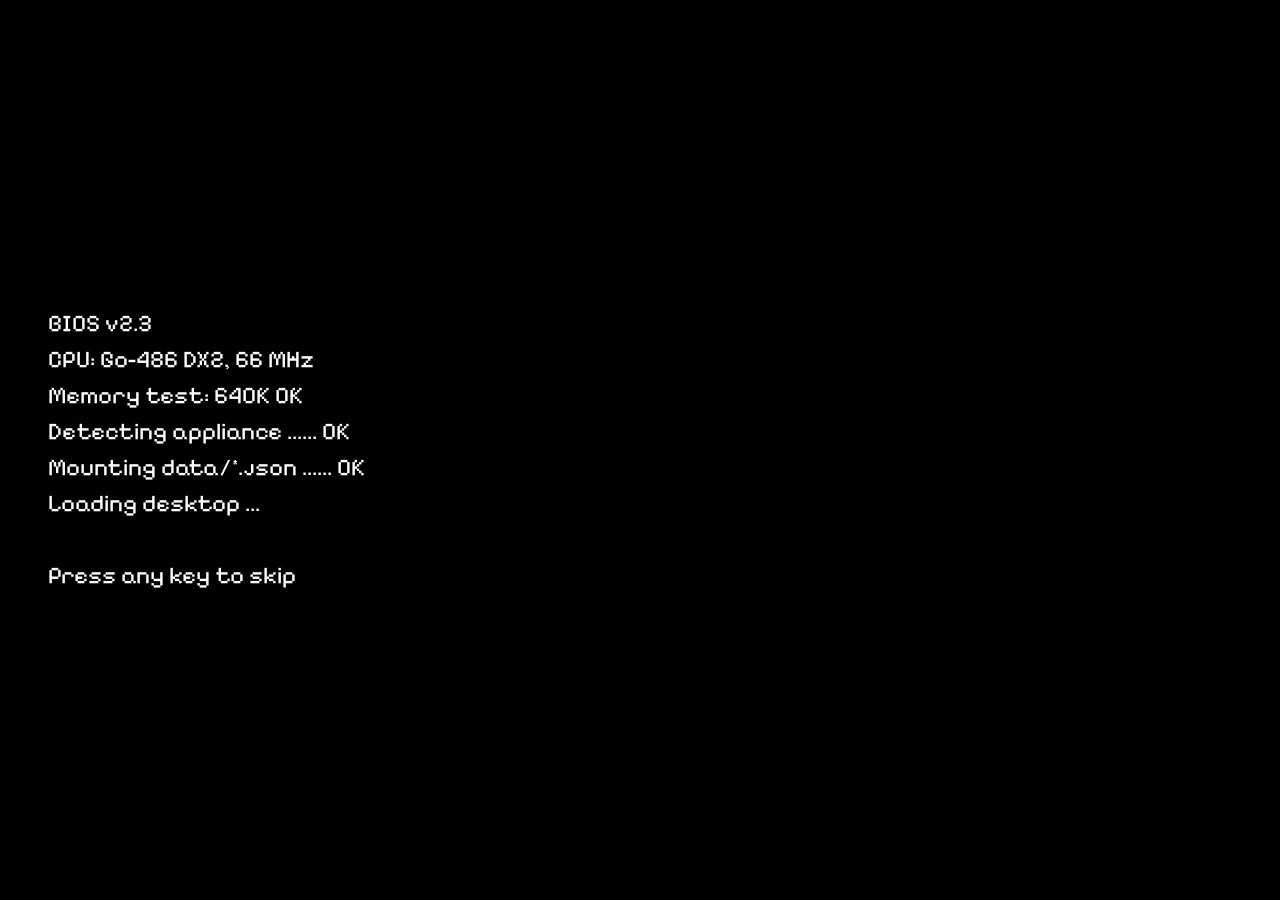
==== commit 92bdff56: "Refactor theme system and update styles across portfolio - Changed default theme from "professional"" ====
--- a/index.html
+++ b/index.html
@@ -1,5 +1,5 @@
 <!DOCTYPE html>
-<html lang="en" data-theme="professional">
+<html lang="en" data-theme="retro">
 <head>
   <meta charset="UTF-8">
   <meta name="viewport" content="width=device-width, initial-scale=1.0">
@@ -7,38 +7,10 @@
   <title>Rahul Kaushal - Platform and Backend Engineer</title>
   <meta name="description" content="Advanced Software Engineer at Honeywell, working on the deployment software behind an edge Kubernetes platform. Go and Ansible, after two years on Honeywell's ML platform.">
   <meta name="author" content="Rahul Kaushal">
-  <meta name="theme-color" content="#0B0D12">
-
-  <script>
-    /* Theme before first paint: saved choice, else system light/dark on Professional. Also loads only that theme's fonts. */
-    (function () {
-      var d = document.documentElement, t, m;
-      var G = 'https://fonts.googleapis.com/css2?display=swap&';
-      var F = {
-        retro: G + 'family=Pixelify+Sans:wght@500;700',
-        professional: G + 'family=Young+Serif&family=Hanken+Grotesk:wght@400;500;600',
-        hallownest: G + 'family=Cinzel:wght@500;700&family=Spectral:ital,wght@0,400;0,500;1,400',
-        souls: G + 'family=IM+Fell+English+SC&family=EB+Garamond:ital,wght@0,400;0,500;0,600;1,400',
-        grandline: G + 'family=Bangers&family=Nunito:wght@400;600;700'
-      };
-      var C = { retro: '#0e7c86', professional: '#f3f5f4', 'professional-dark': '#0f1311', hallownest: '#070a12', souls: '#0c0a08', grandline: '#f2e3bf' };
-      try { t = localStorage.getItem('rk-theme'); m = localStorage.getItem('rk-mode'); } catch (e) {}
-      if (!F[t]) t = 'professional';
-      if (t === 'professional') {
-        if (m !== 'light' && m !== 'dark') m = matchMedia('(prefers-color-scheme: dark)').matches ? 'dark' : 'light';
-        d.setAttribute('data-mode', m);
-      }
-      d.setAttribute("data-theme", t); d.classList.add("js");
-      var k = t === 'professional' && m === 'dark' ? 'professional-dark' : t;
-      var meta = document.querySelector('meta[name="theme-color"]');
-      if (meta) meta.setAttribute('content', C[k]);
-      var l = document.createElement('link');
-      l.rel = 'stylesheet'; l.href = F[t]; l.id = 'themeFonts';
-      document.head.appendChild(l);
-      if (t === 'retro') ['theme', 'retro'].forEach(function (n) { var m = document.createElement('link'); m.rel = 'modulepreload'; m.href = 'assets/js/' + n + '.js'; document.head.appendChild(m); });
-      window.__rk = { fonts: F, colors: C };
-    })();
-  </script>
+  <meta name="theme-color" content="#0e7c86">
+
+  <script>document.documentElement.classList.add('js');</script>
+  <link rel="stylesheet" href="https://fonts.googleapis.com/css2?display=swap&family=Pixelify+Sans:wght@500;700">
 
   <meta property="og:type" content="website">
   <meta property="og:title" content="Rahul Kaushal - Platform and Backend Engineer">
@@ -150,11 +122,6 @@
 <body>
   <a href="#main-content" class="skip-link">Skip to content</a>
 
-  <div class="scroll-progress" id="scrollProgress" aria-hidden="true"></div>
-
-  <div class="cursor-dot" id="cursorDot" aria-hidden="true"></div>
-  <div class="ambient" id="ambient" aria-hidden="true"><canvas></canvas></div>
-
   <header class="navbar" id="navbar">
     <nav class="container flex-between">
       <a href="#hero" class="navbar__logo" aria-label="Home, go to top">
@@ -172,23 +139,6 @@
       </ul>
 
       <div class="navbar__actions flex-center gap-4">
-        <div class="theme" id="themeSwitch">
-          <button class="theme__btn" id="themeBtn" type="button" aria-expanded="false" aria-controls="themePanel">
-            <span class="theme__swatch" aria-hidden="true"></span>
-            <span class="theme__label">Theme</span>
-          </button>
-          <div class="theme__panel" id="themePanel" hidden>
-            <div class="theme__group" role="radiogroup" aria-label="Theme">
-              <button type="button" role="radio" aria-checked="false" class="theme__opt" data-theme-opt="professional"><span class="theme__dots" aria-hidden="true"></span>Professional</button>
-              <button type="button" role="radio" aria-checked="false" class="theme__opt" data-theme-opt="retro"><span class="theme__dots" aria-hidden="true"></span>Retro</button>
-              <button type="button" role="radio" aria-checked="false" class="theme__opt" data-theme-opt="hallownest"><span class="theme__dots" aria-hidden="true"></span>Hallownest</button>
-              <button type="button" role="radio" aria-checked="false" class="theme__opt" data-theme-opt="souls"><span class="theme__dots" aria-hidden="true"></span>Lands Between</button>
-              <button type="button" role="radio" aria-checked="false" class="theme__opt" data-theme-opt="grandline"><span class="theme__dots" aria-hidden="true"></span>Grand Line</button>
-            </div>
-            <button type="button" role="switch" aria-checked="false" class="theme__mode" id="themeMode">Dark mode</button>
-            <button type="button" role="switch" aria-checked="false" class="theme__mode theme__motion" id="themeMotion">Reduce motion</button>
-          </div>
-        </div>
         <div class="navbar__resume-wrap">
           <a href="resume/Rahul_Resume.pdf" download class="btn btn-outline navbar__resume-btn">
             <svg xmlns="http://www.w3.org/2000/svg" width="16" height="16" viewBox="0 0 24 24" fill="none" stroke="currentColor" stroke-width="2" stroke-linecap="round" stroke-linejoin="round">
@@ -332,49 +282,12 @@
             <img src="assets/images/profile_main.webp" alt="Rahul Kaushal" width="471" height="620" fetchpriority="high" decoding="async">
           </figure>
           <div class="hero__sticker" aria-hidden="true">
-          <svg class="hero__object hero__object--professional" viewBox="0 0 320 330" width="320" height="330" fill="none" stroke="currentColor" stroke-width="1.25" stroke-linejoin="round" focusable="false"><path d="M260 190v70c0 14 14 20 30 20h20" class="rk-cable"/><g class="rk-slab" style="--k:0">
-<polygon points="160,196 260,246 160,296 60,246"/>
-<polygon points="60,246 160,296 160,318 60,268"/>
-<polygon points="160,296 260,246 260,268 160,318"/>
-<g class="rk-led"><line x1="72" y1="256.0" x2="76" y2="258.0"/><line x1="81" y1="260.5" x2="85" y2="262.5"/><line x1="90" y1="265.0" x2="94" y2="267.0"/></g></g><g class="rk-slab" style="--k:5">
-<polygon points="160,152 260,202 160,252 60,202"/>
-<polygon points="60,202 160,252 160,274 60,224"/>
-<polygon points="160,252 260,202 260,224 160,274"/>
-<g class="rk-led"><line x1="72" y1="212.0" x2="76" y2="214.0"/><line x1="81" y1="216.5" x2="85" y2="218.5"/><line x1="90" y1="221.0" x2="94" y2="223.0"/></g></g><g class="rk-slab" style="--k:10">
-<polygon points="160,108 260,158 160,208 60,158"/>
-<polygon points="60,158 160,208 160,230 60,180"/>
-<polygon points="160,208 260,158 260,180 160,230"/>
-<g class="rk-led"><line x1="72" y1="168.0" x2="76" y2="170.0"/><line x1="81" y1="172.5" x2="85" y2="174.5"/><line x1="90" y1="177.0" x2="94" y2="179.0"/></g></g><g class="rk-slab" style="--k:15">
-<polygon points="160,64 260,114 160,164 60,114"/>
-<polygon points="60,114 160,164 160,186 60,136"/>
-<polygon points="160,164 260,114 260,136 160,186"/>
-<g class="rk-led"><line x1="72" y1="124.0" x2="76" y2="126.0"/><line x1="81" y1="128.5" x2="85" y2="130.5"/><line x1="90" y1="133.0" x2="94" y2="135.0"/></g></g></svg>
           <svg class="hero__object hero__object--retro" viewBox="0 0 240 240" aria-hidden="true" focusable="false">
             <rect class="o-body" x="14" y="14" width="212" height="164"/>
             <rect class="o-screen" x="32" y="32" width="176" height="128"/>
             <g class="o-px"><rect x="46" y="48" width="92" height="8"/><rect x="46" y="68" width="132" height="8"/><rect x="46" y="88" width="64" height="8"/><rect x="46" y="108" width="112" height="8"/><rect class="o-blink" x="46" y="130" width="14" height="16"/></g>
             <rect class="o-body" x="84" y="178" width="72" height="18"/><rect class="o-body" x="52" y="196" width="136" height="16"/>
             <rect class="o-led" x="190" y="186" width="12" height="8"/>
-          </svg>
-          <svg class="hero__object hero__object--hallownest" viewBox="0 0 240 300" aria-hidden="true" focusable="false">
-            <defs><radialGradient id="rkGlow"><stop offset="0" style="stop-color:var(--accent)" stop-opacity="0.55"/><stop offset="1" style="stop-color:var(--accent)" stop-opacity="0"/></radialGradient></defs>
-            <circle cx="120" cy="150" r="120" fill="url(#rkGlow)"/>
-            <g class="o-sway"><path class="o-line" d="M120 0v40"/><circle class="o-line" cx="120" cy="46" r="7"/>
-              <path class="o-line o-fill" d="M92 62h56l12 18H80z"/><path class="o-line" d="M88 80h64v102c0 14-14 24-32 24s-32-10-32-24z"/><path class="o-line" d="M100 80v126M140 80v126"/>
-              <ellipse class="o-core" cx="120" cy="140" rx="14" ry="26"/><path class="o-line o-fill" d="M96 206h48l10 16H86z"/></g>
-          </svg>
-          <svg class="hero__object hero__object--souls" viewBox="0 0 240 280" aria-hidden="true" focusable="false">
-            <path class="o-line o-sword" d="M120 20v190M92 70h56"/><path class="o-line o-sword" d="M120 20l-6 12h12z"/>
-            <path class="o-flame" d="M120 110c-34 24-46 52-30 84 8 12 20 18 30 18s22-6 30-18c16-32 4-60-30-84z"/>
-            <path class="o-flame2" d="M120 150c-16 14-22 30-14 46 4 6 10 10 14 10s10-4 14-10c8-16 2-32-14-46z"/>
-            <path class="o-log" d="M60 236l120-28M180 236L60 208"/><path class="o-line" d="M40 250h160"/>
-          </svg>
-          <svg class="hero__object hero__object--grandline" viewBox="0 0 240 240" aria-hidden="true" focusable="false">
-            <circle class="o-ring" cx="120" cy="120" r="104"/><circle class="o-ring2" cx="120" cy="120" r="84"/>
-            <path class="o-tick" d="M120 16v20M120 204v20M16 120h20M204 120h20"/>
-            <text class="o-letter" x="120" y="64" text-anchor="middle">N</text>
-            <g class="o-needle"><path class="o-n1" d="M120 40l16 80h-32z"/><path class="o-n2" d="M120 200l16-80h-32z"/></g>
-            <circle class="o-hub" cx="120" cy="120" r="9"/>
           </svg>
         </div>
         </div>
@@ -780,7 +693,7 @@
 
   <noscript>
     <style>
-      .hero__typewriter, .cursor-dot, .scroll-progress, .hero__canvas { display: none !important; }
+      .hero__typewriter, .hero__canvas { display: none !important; }
       .reveal { opacity: 1 !important; transform: none !important; }
     </style>
     <div style="position:fixed;top:0;left:0;right:0;padding:1rem;background:#F59E0B;color:#0B0D12;text-align:center;z-index:10000;font-weight:600;">
--- a/assets/css/tokens.css
+++ b/assets/css/tokens.css
@@ -1,30 +1,7 @@
-/*
-  Design tokens. Components read these and never hardcode colour.
-  One block per world, selected by html[data-theme]. Professional also
-  has data-mode (light | dark).
-
-  Colour roles
-    --bg        page ground            --on-bg    text sitting directly on --bg
-    --surface   raised panel / window  --ink      body text on --bg and --surface
-    --ink-2     secondary text         --accent   links, key marks (text-safe on --bg)
-    --accent-ink text on a filled accent
-    --line      decorative rules       --line-strong  control borders (3:1)
-    --focus     focus ring             --pop      second accent, fills only unless noted
-*/
-
-/* Metric-matched fallbacks (width ratios measured against the web fonts) so the font swap does not reflow the page. */
-@font-face { font-family: "Fell Fallback"; src: local("Georgia"); size-adjust: 99.9%; }
-@font-face { font-family: "Garamond Fallback"; src: local("Georgia"); size-adjust: 86%; }
-@font-face { font-family: "Cinzel Fallback"; src: local("Georgia"); size-adjust: 99.8%; }
-@font-face { font-family: "Spectral Fallback"; src: local("Georgia"); size-adjust: 100.2%; }
-@font-face { font-family: "Young Fallback"; src: local("Georgia"); size-adjust: 112.4%; }
-@font-face { font-family: "Hanken Fallback"; src: local("Arial"); size-adjust: 101%; }
-@font-face { font-family: "Nunito Fallback"; src: local("Arial"); size-adjust: 102.1%; }
-@font-face { font-family: "Bangers Fallback"; src: local("Impact"); size-adjust: 82.4%; }
 @font-face { font-family: "Pixelify Fallback"; src: local("Courier New"); size-adjust: 84.8%; }
 
 :root {
-  /* spacing: 4px base */
+  
   --s-1: 0.25rem; --s-2: 0.5rem; --s-3: 0.75rem; --s-4: 1rem; --s-5: 1.5rem;
   --s-6: 2rem; --s-7: 3rem; --s-8: 4.5rem; --s-9: 7rem; --s-10: 10.5rem;
 
@@ -41,77 +18,21 @@
   --fs-h2: clamp(2.3rem, 6.4vw, 5rem);
   --fs-hero: clamp(3rem, 12vw, 9.5rem);
   --hero-scale: 1;
-
-  --z-ambient: 0;
   --z-content: 1;
   --z-nav: 100;
   --z-menu: 200;
   --z-boot: 900;
-  --z-cursor: 950;
 
   --dur: 200ms;
   --dur-slow: 500ms;
   --ease: cubic-bezier(0.2, 0.7, 0.2, 1);
   --rise: 10px;
 
-  --logo-plate: #ffffff; /* company wordmarks are drawn for white */
+  --logo-plate: #ffffff; 
   --scrim: rgba(0, 0, 0, 0.6);
   --shadow-float: 0 12px 40px rgba(0, 0, 0, 0.35);
-
-  --ambient: "none";
-  --cursor-kind: "native";
 }
 
-/* ───────────────────────── 2 Professional (default) ───────────────────────── */
-html,
-html[data-theme="professional"] {
-  color-scheme: light;
-  --bg: #f3f5f4;
-  --on-bg: #121614;
-  --surface: #ffffff;
-  --ink: #121614;
-  --ink-2: #4a524d;
-  --accent: #0b6b5b;
-  --accent-ink: #ffffff;
-  --band: #e7ece9;
-  --pop: #0b6b5b;
-  --line: #d5dad6;
-  --line-strong: #7b857f;
-  --focus: #0b6b5b;
-
-  --ff-display: "Young Serif", "Young Fallback", Georgia, "Times New Roman", serif;
-  --ff-body: "Hanken Grotesk", "Hanken Fallback", system-ui, -apple-system, "Segoe UI", sans-serif;
-  --fw-display: 400;
-  --case-display: none;
-  --track-display: -0.02em;
-  --lh-display: 1.02;
-  --hero-scale: 1;
-
-  --r: 6px;
-  --r-lg: 10px;
-  --bw: 1px;
-  --shadow: none;
-  --shadow-hover: none;
-  --dur: 180ms;
-  --rise: 8px;
-}
-html[data-theme="professional"][data-mode="dark"] {
-  color-scheme: dark;
-  --bg: #0f1311;
-  --on-bg: #e6ebe7;
-  --surface: #171c19;
-  --ink: #e6ebe7;
-  --ink-2: #a3ada7;
-  --accent: #5fd3b0;
-  --accent-ink: #07120e;
-  --band: #151b18;
-  --pop: #5fd3b0;
-  --line: #2a312d;
-  --line-strong: #6b766f;
-  --focus: #5fd3b0;
-}
-
-/* ───────────────────────── 1 Retro: 90s desktop ───────────────────────── */
 html[data-theme="retro"] {
   color-scheme: light;
   --bg: #0e7c86;
@@ -146,138 +67,6 @@
   --density: 0.8;
   --fs-body: 1rem;
   --win-pad: clamp(0.75rem, 2.5vw, 1.75rem);
-  --ambient: "none";
-  --cursor-kind: "native";
 }
 
-/* ───────────────────────── 3 Hallownest ───────────────────────── */
-html[data-theme="hallownest"] {
-  color-scheme: dark;
-  --bg: #070a12;
-  --on-bg: #e9eef2;
-  --surface: #0d1220;
-  --ink: #e9eef2;
-  --ink-2: #a9b4c2;
-  --accent: #8fd3ff;
-  --accent-ink: #04121c;
-  --pop: #f0475f;
-  --line: #1d2638;
-  --line-strong: #5c6e87;
-  --focus: #8fd3ff;
-
-  --ff-display: "Cinzel", "Cinzel Fallback", "Trajan Pro", Georgia, serif;
-  --ff-body: "Spectral", "Spectral Fallback", Georgia, "Times New Roman", serif;
-  --fw-display: 500;
-  --case-display: uppercase;
-  --track-display: 0.06em;
-  --lh-display: 1.08;
-  --hero-scale: 0.68;
-
-  --r: 2px;
-  --r-lg: 4px;
-  --bw: 1px;
-  --shadow: none;
-  --shadow-hover: 0 0 28px rgba(143, 211, 255, 0.28);
-  --dur: 700ms;
-  --dur-slow: 1100ms;
-  --ease: cubic-bezier(0.25, 0.1, 0.25, 1);
-  --rise: 14px;
-  --density: 1.08;
-  --fs-body: 1.125rem;
-  --ambient: "motes";
-  --cursor-kind: "halo";
-}
-
-/* ───────────────────────── 4 Lands Between ───────────────────────── */
-html[data-theme="souls"] {
-  color-scheme: dark;
-  --bg: #0c0a08;
-  --on-bg: #d8cdb4;
-  --surface: #15110d;
-  --ink: #d8cdb4;
-  --ink-2: #a89c82;
-  --accent: #c9a24b;
-  --accent-ink: #1a1205;
-  --pop: #e0702f;
-  --line: #2e261c;
-  --line-strong: #7a6a48;
-  --focus: #e0702f;
-
-  --ff-display: "IM Fell English SC", "Fell Fallback", "Palatino Linotype", Georgia, serif;
-  --ff-body: "EB Garamond", "Garamond Fallback", Garamond, Georgia, serif;
-  --fw-display: 400;
-  --case-display: none;
-  --track-display: 0.02em;
-  --lh-display: 1.05;
-  --hero-scale: 0.86;
-
-  --r: 0;
-  --r-lg: 0;
-  --bw: 1px;
-  --shadow: none;
-  --shadow-hover: 0 0 26px rgba(224, 112, 47, 0.3);
-  --dur: 600ms;
-  --dur-slow: 1200ms;
-  --ease: cubic-bezier(0.55, 0, 0.25, 1);
-  --rise: 10px;
-  --density: 1.04;
-  --fs-body: 1.1875rem;
-  --ambient: "embers";
-  --cursor-kind: "trail";
-}
-
-/* ───────────────────────── 5 Grand Line ───────────────────────── */
-html[data-theme="grandline"] {
-  color-scheme: light;
-  --bg: #f2e3bf;
-  --on-bg: #14110f;
-  --surface: #fff6dc;
-  --ink: #14110f;
-  --ink-2: #4a3f33;
-  --accent: #0b3c6b;
-  --accent-ink: #fff6dc;
-  --pop: #f2b632;
-  --line: #14110f;
-  --line-strong: #14110f;
-  --focus: #d7263d;
-  --alert: #b01e31;
-
-  --ff-display: "Bangers", "Bangers Fallback", Impact, "Arial Narrow Bold", sans-serif;
-  --ff-body: "Nunito", "Nunito Fallback", system-ui, "Segoe UI", sans-serif;
-  --fw-display: 400;
-  --case-display: uppercase;
-  --track-display: 0.02em;
-  --lh-display: 0.98;
-  --hero-scale: 1.05;
-
-  --r: 6px;
-  --r-lg: 10px;
-  --bw: 3px;
-  --shadow: 5px 5px 0 #14110f;
-  --shadow-hover: 8px 8px 0 #14110f;
-  --dur: 220ms;
-  --dur-slow: 500ms;
-  --ease: cubic-bezier(0.34, 1.56, 0.64, 1);
-  --rise: 18px;
-  --density: 0.95;
-  --ambient: "waves";
-  --cursor-kind: "compass";
-}
-
-/* Grand Line sea-blue bands (skills, patent, footer): same roles, inverted ground. */
-html[data-theme="grandline"] .band {
-  --bg: #0b3c6b;
-  --on-bg: #fff6dc;
-  --surface: #0a3258;
-  --ink: #fff6dc;
-  --ink-2: #d9ccaa;
-  --accent: #f2b632;
-  --accent-ink: #14110f;
-  --pop: #f2b632;
-  --line: #fff6dc;
-  --line-strong: #fff6dc;
-  --focus: #f2b632;
-  --hover: #0b3c6b;
-}
-html[data-theme="grandline"] { --hover: #f2e3bf; --field: #fffaf0; }
 html[data-theme="retro"] { --hover: #ffffff; --field: #ffffff; }
--- a/assets/css/base.css
+++ b/assets/css/base.css
@@ -1,5 +1,3 @@
-/* Structure and components. Colour, type, shape and motion come from tokens.css. */
-
 *, *::before, *::after { box-sizing: border-box; }
 * { margin: 0; }
 html { -webkit-text-size-adjust: 100%; scroll-padding-top: 5rem; }
@@ -23,15 +21,12 @@
 button { cursor: pointer; background: none; border: 0; }
 h1, h2, h3 { font-family: var(--ff-display); font-weight: var(--fw-display); text-transform: var(--case-display); letter-spacing: var(--track-display); line-height: var(--lh-display); text-wrap: balance; }
 p { max-width: var(--measure); }
-/* Long unbroken strings (repo names, URLs, titles) wrap instead of widening the page. */
 :where(h1, h2, h3, p, li, dd, dt, label, .tag-chip, .skills__item-name, .contributions__repo) { overflow-wrap: anywhere; }
 :where(.skills__group, .projects__card, .contributions__card, .about__grid, .contact__wrapper, .footer__grid, .hero__layout, .patent__card, .experience__item, .projects__card-body, .skills__item) > * { min-width: 0; }
 .skills__item, .tag-chip, .projects-page__cat-btn, .contributions-page__repo-btn { max-width: 100%; }
 .projects-page__cat-btn, .contributions-page__repo-btn { white-space: normal; text-align: left; overflow-wrap: anywhere; padding-block: var(--s-2); }
 em { font-style: italic; }
-
 :focus-visible { outline: 3px solid var(--focus); outline-offset: 3px; }
-
 .skip-link {
   position: fixed; left: var(--s-4); top: -6rem; z-index: 1000;
   background: var(--accent); color: var(--accent-ink);
@@ -39,27 +34,13 @@
   transition: top var(--dur) var(--ease);
 }
 .skip-link:focus { top: var(--s-4); }
-
 .container { width: 100%; max-width: var(--maxw); margin-inline: auto; padding-inline: var(--gutter); }
 .flex-center { display: flex; align-items: center; }
 .flex-between { display: flex; align-items: center; justify-content: space-between; }
 .gap-4 { gap: var(--s-4); }
-
 main, footer { position: relative; z-index: var(--z-content); }
-
-/* ───── ambient + cursor layers (driven by theme.js) ───── */
-.ambient { position: fixed; inset: 0; z-index: var(--z-ambient); pointer-events: none; display: none; }
-.ambient canvas { width: 100%; height: 100%; }
-html[data-ambient="on"] .ambient { display: block; }
-
-.cursor-dot { position: fixed; left: 0; top: 0; z-index: var(--z-cursor); pointer-events: none; display: none; will-change: transform; }
-
-.scroll-progress { position: fixed; z-index: calc(var(--z-nav) + 1); pointer-events: none; left: 0; top: 0; height: 3px; width: var(--p, 0%); background: var(--accent); }
-
-/* ───── reveal ───── */
 .js .reveal { opacity: 0; transform: translateY(var(--rise)); transition: opacity var(--dur-slow) var(--ease), transform var(--dur-slow) var(--ease); }
 .js .reveal.visible { opacity: 1; transform: none; }
-/* First screen enters by CSS alone so LCP never waits for JS. */
 .js #hero .reveal { opacity: 1; transform: none; transition: none; animation: rk-rise var(--dur-slow) var(--ease) both; }
 #hero .hero__main > .reveal:nth-child(2) { animation-delay: 60ms; }
 #hero .hero__main > .reveal:nth-child(3) { animation-delay: 120ms; }
@@ -68,8 +49,6 @@
 #hero .hero__main > .reveal:nth-child(6) { animation-delay: 300ms; }
 #hero .hero__aside.reveal { animation-delay: 200ms; }
 @keyframes rk-rise { from { opacity: 0.01; transform: translateY(var(--rise)); } to { opacity: 1; transform: none; } }
-
-/* ───── navbar ───── */
 .navbar { position: sticky; top: 0; z-index: var(--z-nav); background: var(--bg); border-bottom: var(--bw) solid transparent; transition: border-color var(--dur) var(--ease); }
 .navbar.scrolled { border-bottom-color: var(--line); }
 .navbar > .container { height: 4rem; }
@@ -85,13 +64,11 @@
 .navbar__hamburger.open .navbar__hamburger-line:nth-child(1) { transform: translateY(7px) rotate(45deg); }
 .navbar__hamburger.open .navbar__hamburger-line:nth-child(2) { opacity: 0; }
 .navbar__hamburger.open .navbar__hamburger-line:nth-child(3) { transform: translateY(-7px) rotate(-45deg); }
-
 @media (min-width: 1101px) {
   .navbar__links { display: flex; }
   .navbar__resume-wrap { display: block; }
   .navbar__hamburger { display: none; }
 }
-
 .navbar__mobile-menu {
   position: fixed; inset: 0 0 0 auto; width: min(26rem, 100%); z-index: var(--z-menu);
   background: var(--surface); color: var(--ink); border-left: var(--bw) solid var(--line-strong);
@@ -110,39 +87,6 @@
 .navbar__mobile-social { width: 2.75rem; height: 2.75rem; display: grid; place-content: center; border: var(--bw) solid var(--line-strong); border-radius: var(--r); color: var(--ink); }
 .navbar__backdrop { position: fixed; inset: 0; z-index: calc(var(--z-menu) - 1); background: var(--scrim); opacity: 0; visibility: hidden; transition: opacity var(--dur-slow) var(--ease), visibility 0s linear var(--dur-slow); }
 .navbar__backdrop.open { opacity: 1; visibility: visible; transition-delay: 0s; }
-
-/* ───── theme switcher ───── */
-.theme { position: relative; }
-.theme__btn { display: inline-flex; align-items: center; gap: var(--s-2); height: 2.75rem; padding: 0 var(--s-4); border: var(--bw) solid var(--line-strong); border-radius: var(--r); background: var(--surface); color: var(--ink); font-size: var(--fs-small); font-weight: 600; }
-.theme__btn:hover { border-color: var(--accent); }
-.theme__swatch { width: 0.9rem; height: 0.9rem; border-radius: 50%; border: 2px solid var(--ink); background: var(--accent); flex: none; }
-.theme__panel {
-  position: absolute; right: 0; top: calc(100% + var(--s-2)); z-index: calc(var(--z-menu) + 1);
-  min-width: 15rem; padding: var(--s-2); background: var(--surface); color: var(--ink);
-  border: var(--bw) solid var(--line-strong); border-radius: var(--r-lg); box-shadow: var(--shadow-float);
-  display: grid; gap: var(--s-1);
-}
-.theme__panel[hidden] { display: none; }
-.theme__group { display: grid; gap: 2px; }
-.theme__opt, .theme__mode { display: flex; align-items: center; gap: var(--s-3); width: 100%; text-align: left; padding: var(--s-3); border-radius: var(--r); font-size: 0.95rem; color: var(--ink); min-height: 2.75rem; }
-.theme__opt:hover, .theme__mode:hover { background: var(--hover, var(--bg)); }
-.theme__opt[aria-checked="true"] { background: var(--hover, var(--bg)); font-weight: 700; }
-.theme__opt[aria-checked="true"]::after { content: "✓" / ""; margin-left: auto; color: var(--accent); }
-.theme__mode { border-top: var(--bw) solid var(--line); border-radius: 0 0 var(--r) var(--r); margin-top: var(--s-1); }
-.theme__mode[hidden] { display: none; }
-.theme__mode[aria-checked="true"]::after { content: "On" / ""; margin-left: auto; color: var(--accent); font-weight: 700; }
-.theme__mode[aria-checked="false"]::after { content: "Off" / ""; margin-left: auto; color: var(--ink-2); }
-.theme__dots { display: inline-flex; flex: none; }
-.theme__dots::before, .theme__dots::after { content: ""; width: 0.9rem; height: 0.9rem; border-radius: 50%; border: 1px solid var(--line-strong); }
-.theme__dots::before { background: var(--d1); }
-.theme__dots::after { background: var(--d2); margin-left: -0.3rem; }
-[data-theme-opt="professional"] { --d1: #f3f5f4; --d2: #0b6b5b; }
-[data-theme-opt="retro"] { --d1: #0e7c86; --d2: #c9c9c9; }
-[data-theme-opt="hallownest"] { --d1: #070a12; --d2: #8fd3ff; }
-[data-theme-opt="souls"] { --d1: #0c0a08; --d2: #c9a24b; }
-[data-theme-opt="grandline"] { --d1: #f2e3bf; --d2: #d7263d; }
-
-/* ───── buttons, chips ───── */
 .btn { display: inline-flex; align-items: center; justify-content: center; gap: var(--s-2); min-height: 2.9rem; padding: 0.7em 1.4em; border: var(--bw) solid var(--accent); border-radius: var(--r); font-weight: 700; font-size: 0.98rem; text-decoration: none; cursor: pointer; transition: transform var(--dur) var(--ease), box-shadow var(--dur) var(--ease), background-color var(--dur) var(--ease), color var(--dur) var(--ease); box-shadow: var(--shadow); }
 .btn:hover { transform: translateY(-2px); box-shadow: var(--shadow-hover); text-decoration: none; }
 .btn:active { transform: translateY(0); }
@@ -150,8 +94,6 @@
 .btn-outline { background: transparent; color: var(--ink); border-color: var(--line-strong); }
 .btn-outline:hover { border-color: var(--accent); }
 .tag-chip { display: inline-block; padding: 0.15em 0.7em; font-size: 0.875rem; border: var(--bw) solid var(--line-strong); border-radius: var(--r); color: var(--ink-2); background: transparent; }
-
-/* ───── section frame ───── */
 section[id], .projects-page__hero, .projects-page__listing, .contributions-page__hero, .contributions-page__listing { padding-block: var(--section-gap) 0; }
 #hero { padding-block: clamp(2rem, 4.5vw, 4rem) 0; }
 .section-label { display: none; }
@@ -159,8 +101,6 @@
 .section-subtitle { margin-top: var(--s-4); color: var(--ink-2); font-size: var(--fs-lead); }
 .section-header--left { margin-bottom: var(--s-6); }
 .container > .section-title { margin-bottom: 0; }
-
-/* ───── hero ───── */
 .hero__layout { display: grid; gap: var(--s-7); align-items: center; }
 .hero__name { font-size: calc(min(var(--fs-hero), 15.5vw) * var(--hero-scale)); line-height: var(--lh-display); max-width: 9ch; overflow-wrap: normal; }
 .headline-signal__blip { color: var(--accent); }
@@ -174,7 +114,6 @@
 .hero__socials { margin-top: var(--s-5); display: flex; gap: var(--s-3); }
 .hero__social-badge { width: 2.75rem; height: 2.75rem; display: grid; place-content: center; border: var(--bw) solid var(--line-strong); border-radius: var(--r); color: var(--ink); transition: transform var(--dur) var(--ease), border-color var(--dur) var(--ease); }
 .hero__social-badge:hover { transform: translateY(-2px); border-color: var(--accent); color: var(--accent); }
-/* Portrait with a drawn, themed sticker pinned to its corner. */
 .hero__aside { position: relative; width: min(100%, 22rem); justify-self: center; }
 .hero__portrait { margin: 0; position: relative; aspect-ratio: 1; overflow: hidden; background: var(--surface); border: var(--bw) solid var(--line-strong); border-radius: var(--r-lg); box-shadow: var(--shadow); }
 .hero__portrait img { width: 100%; height: 100%; object-fit: cover; transform: scale(1.3); transform-origin: 50% 40%; }
@@ -188,8 +127,6 @@
 @media (min-width: 900px) {
   .hero__layout { grid-template-columns: minmax(0, 1fr) 19rem; padding-bottom: var(--s-6); }
 }
-
-/* ───── about: sticky statement + body ───── */
 .about > .container { display: grid; gap: var(--s-6); }
 .about__grid { display: grid; gap: var(--s-6); }
 .about__bio { display: grid; gap: var(--s-5); font-size: var(--fs-lead); }
@@ -199,8 +136,6 @@
   .about > .container > .section-title, .about > .container > .section-subtitle { grid-column: 1; position: sticky; top: 6rem; }
   .about__grid { grid-column: 2; grid-row: 1 / span 3; grid-template-columns: 1fr; }
 }
-
-/* ───── skills: ruled rows ───── */
 .skills > .container > .section-title { margin-bottom: var(--s-3); }
 .skills__groups { margin-top: var(--s-5); display: grid; }
 .skills__group { display: grid; gap: var(--s-4); padding-block: var(--s-6); border-top: var(--bw) solid var(--line-strong); }
@@ -212,8 +147,6 @@
 .skills__item-icon { width: 1.7rem; height: 1.7rem; display: grid; place-content: center; flex: none; }
 .skills__icon { width: 1.7rem; height: 1.7rem; object-fit: contain; }
 @media (min-width: 900px) { .skills__group { grid-template-columns: minmax(0, 4fr) minmax(0, 8fr); column-gap: var(--s-8); } }
-
-/* ───── experience: rollout log ───── */
 .experience__timeline { display: grid; gap: var(--s-8); }
 .experience__company-group { display: grid; gap: var(--s-5); }
 .experience__company-head { display: flex; align-items: center; gap: var(--s-4); }
@@ -242,8 +175,6 @@
 @media (min-width: 1100px) {
   .experience__roles { grid-template-columns: repeat(3, minmax(0, 1fr)); align-items: start; }
 }
-
-/* ───── patent: a document ───── */
 .patent > .container > .section-header--left { margin-bottom: var(--s-6); }
 .patent__card { display: grid; gap: var(--s-5); padding: clamp(1.25rem, 4vw, 3rem); background: var(--surface); border: var(--bw) solid var(--line-strong); border-radius: var(--r-lg); box-shadow: var(--shadow); }
 .patent__header { display: flex; flex-wrap: wrap; gap: var(--s-3); align-items: center; justify-content: space-between; }
@@ -256,8 +187,6 @@
 .patent__tags { display: flex; flex-wrap: wrap; gap: var(--s-2); }
 .patent__tags li { padding: 0.15em 0.8em; border: var(--bw) solid var(--line-strong); border-radius: var(--r); font-size: 0.875rem; color: var(--ink-2); }
 .patent__link { font-weight: 700; }
-
-/* ───── projects: alternating entries ───── */
 .projects__grid { display: grid; gap: clamp(3rem, 8vw, 7rem); }
 .projects__card { display: grid; gap: var(--s-5); }
 .projects__card-img-wrapper { position: relative; overflow: hidden; border: var(--bw) solid var(--line-strong); border-radius: var(--r-lg); background: var(--surface); box-shadow: var(--shadow); }
@@ -278,8 +207,6 @@
   .projects__card:nth-child(even) { grid-template-columns: minmax(0, 5fr) minmax(0, 7fr); }
   .projects__grid--full .projects__card { grid-template-columns: 1fr; }
 }
-
-/* ───── contributions: ruled rows ───── */
 .contributions__stats { display: flex; flex-wrap: wrap; gap: var(--s-7); margin-bottom: var(--s-7); }
 .contributions__stat-number { display: block; font-family: var(--ff-display); font-size: clamp(2.5rem, 6vw, 4rem); line-height: 1; color: var(--accent); }
 .contributions__stat-label { color: var(--ink-2); font-size: var(--fs-small); }
@@ -297,8 +224,6 @@
 .contributions__card-footer { display: flex; flex-wrap: wrap; justify-content: space-between; gap: var(--s-3); align-items: center; }
 .contributions__tags { display: flex; flex-wrap: wrap; gap: var(--s-2); }
 .contributions__date { font-size: var(--fs-small); color: var(--ink-2); font-weight: 600; }
-
-/* ───── contact ───── */
 .contact__wrapper { margin-top: var(--s-6); display: grid; gap: var(--s-7); }
 .contact__info { display: grid; gap: var(--s-5); align-content: start; }
 .contact__email { display: inline-flex; align-items: center; gap: var(--s-3); font-family: var(--ff-body); font-weight: 700; font-size: clamp(0.95rem, 1.55vw, 1.4rem); line-height: 1.2; color: var(--ink); text-transform: none; overflow-wrap: anywhere; }
@@ -320,13 +245,10 @@
 .contact__submit.loading .contact__submit-text, .contact__submit.success .contact__submit-text { display: none; }
 @keyframes rk-spin { to { transform: rotate(360deg); } }
 @media (min-width: 900px) { .contact__wrapper { grid-template-columns: minmax(0, 5fr) minmax(0, 7fr); column-gap: var(--s-8); align-items: start; } .contact__form { order: 2; } }
-
 .toast-container { position: fixed; right: var(--s-4); bottom: var(--s-4); z-index: 1000; display: grid; gap: var(--s-3); max-width: calc(100vw - 2rem); }
 .toast { padding: var(--s-3) var(--s-5); background: var(--surface); color: var(--ink); border: var(--bw) solid var(--accent); border-radius: var(--r); box-shadow: var(--shadow-float); opacity: 0; transform: translateY(10px); transition: opacity var(--dur) var(--ease), transform var(--dur) var(--ease); font-weight: 600; }
 .toast.visible { opacity: 1; transform: none; }
 .toast--error { border-color: var(--alert, var(--pop)); }
-
-/* ───── footer ───── */
 .footer { margin-top: var(--section-gap); padding-block: var(--s-8) var(--s-6); background: var(--surface); color: var(--ink); border-top: var(--bw) solid var(--line-strong); }
 .footer__grid { display: grid; gap: var(--s-7); }
 .footer__logo { display: block; font-family: var(--ff-display); font-weight: var(--fw-display); text-transform: var(--case-display); letter-spacing: var(--track-display); font-size: clamp(2.25rem, 7vw, 5rem); line-height: 1.05; margin-bottom: var(--s-5); max-width: 16ch; }
@@ -351,48 +273,127 @@
 }
 }
 
-/* ───── standalone listing pages ───── */
-.projects-page__hero, .contributions-page__hero { padding-top: clamp(3rem, 8vw, 6rem); }
-.projects-page__listing, .contributions-page__listing { padding-top: var(--s-7); }
-.projects-page__toolbar, .contributions-page__toolbar { display: grid; gap: var(--s-4); margin-top: var(--s-6); }
-.projects-page__search, .contributions-page__search { width: 100%; max-width: 28rem; min-height: 3rem; padding: var(--s-3) var(--s-4); background: var(--surface); border: var(--bw) solid var(--line-strong); border-radius: var(--r); color: var(--ink); }
-.projects-page__cat-filters, .contributions-page__repo-filters { display: flex; flex-wrap: wrap; gap: var(--s-2); }
-.projects-page__cat-btn, .contributions-page__repo-btn { min-height: 2.75rem; padding: 0 var(--s-4); border: var(--bw) solid var(--line-strong); border-radius: 999px; font-weight: 600; font-size: var(--fs-small); background: var(--surface); }
-.projects-page__cat-btn[aria-pressed="true"], .contributions-page__repo-btn[aria-pressed="true"] { background: var(--accent); color: var(--accent-ink); border-color: var(--accent); }
-.projects-page__count, .contributions-page__count { margin-top: var(--s-4); color: var(--ink-2); font-size: var(--fs-small); }
-.projects-page__empty, .contributions-page__empty { padding: var(--s-8) 0; display: grid; gap: var(--s-4); justify-items: start; }
-.projects-page__empty[hidden], .contributions-page__empty[hidden] { display: none; }
-
-.projects-page__title, .contributions-page__title { font-size: var(--fs-h2); }
-.projects-page__subtitle, .contributions-page__subtitle { margin-top: var(--s-4); color: var(--ink-2); font-size: var(--fs-lead); }
-.projects-page__search-wrapper, .contributions-page__search-wrapper { position: relative; max-width: 28rem; }
-.projects-page__search-icon, .contributions-page__search-icon { position: absolute; left: var(--s-4); top: 50%; transform: translateY(-50%); color: var(--ink-2); pointer-events: none; }
-.projects-page__search, .contributions-page__search { padding-left: 2.75rem; }
-.contact__socials { display: flex; gap: var(--s-3); }
-.contact__social-link { width: 2.75rem; height: 2.75rem; display: grid; place-content: center; border: var(--bw) solid var(--line-strong); border-radius: var(--r); color: var(--ink); }
-.contact__social-link:hover { border-color: var(--accent); color: var(--accent); }
-.navbar__logo-text { font: inherit; }
-
-/* ───── easter eggs ───── */
-.matrix-rain-canvas { position: fixed; inset: 0; z-index: 800; pointer-events: none; transition: opacity 600ms; }
-.hire-me-banner { position: fixed; inset: 0; z-index: 850; display: grid; place-content: center; background: var(--scrim); pointer-events: none; }
-.hire-me-banner__text { font-family: var(--ff-display); font-size: clamp(2rem, 8vw, 5rem); color: var(--accent-ink); background: var(--accent); padding: 0.2em 0.6em; }
+.projects-page__hero, .contributions-page__hero { padding-top: clamp(3rem, 8vw, 6rem);
+}
+.projects-page__listing, .contributions-page__listing { padding-top: var(--s-7);
+}
+.projects-page__toolbar, .contributions-page__toolbar { display: grid;
+gap: var(--s-4);
+margin-top: var(--s-6);
+}
+.projects-page__search, .contributions-page__search { width: 100%;
+max-width: 28rem;
+min-height: 3rem;
+padding: var(--s-3) var(--s-4);
+background: var(--surface);
+border: var(--bw) solid var(--line-strong);
+border-radius: var(--r);
+color: var(--ink);
+}
+.projects-page__cat-filters, .contributions-page__repo-filters { display: flex;
+flex-wrap: wrap;
+gap: var(--s-2);
+}
+.projects-page__cat-btn, .contributions-page__repo-btn { min-height: 2.75rem;
+padding: 0 var(--s-4);
+border: var(--bw) solid var(--line-strong);
+border-radius: 999px;
+font-weight: 600;
+font-size: var(--fs-small);
+background: var(--surface);
+}
+.projects-page__cat-btn[aria-pressed="true"], .contributions-page__repo-btn[aria-pressed="true"] { background: var(--accent);
+color: var(--accent-ink);
+border-color: var(--accent);
+}
+.projects-page__count, .contributions-page__count { margin-top: var(--s-4);
+color: var(--ink-2);
+font-size: var(--fs-small);
+}
+.projects-page__empty, .contributions-page__empty { padding: var(--s-8) 0;
+display: grid;
+gap: var(--s-4);
+justify-items: start;
+}
+.projects-page__empty[hidden], .contributions-page__empty[hidden] { display: none;
+}
+
+.projects-page__title, .contributions-page__title { font-size: var(--fs-h2);
+}
+.projects-page__subtitle, .contributions-page__subtitle { margin-top: var(--s-4);
+color: var(--ink-2);
+font-size: var(--fs-lead);
+}
+.projects-page__search-wrapper, .contributions-page__search-wrapper { position: relative;
+max-width: 28rem;
+}
+.projects-page__search-icon, .contributions-page__search-icon { position: absolute;
+left: var(--s-4);
+top: 50%;
+transform: translateY(-50%);
+color: var(--ink-2);
+pointer-events: none;
+}
+.projects-page__search, .contributions-page__search { padding-left: 2.75rem;
+}
+.contact__socials { display: flex;
+gap: var(--s-3);
+}
+.contact__social-link { width: 2.75rem;
+height: 2.75rem;
+display: grid;
+place-content: center;
+border: var(--bw) solid var(--line-strong);
+border-radius: var(--r);
+color: var(--ink);
+}
+.contact__social-link:hover { border-color: var(--accent);
+color: var(--accent);
+}
+.navbar__logo-text { font: inherit;
+}
+
+.matrix-rain-canvas { position: fixed;
+inset: 0;
+z-index: 800;
+pointer-events: none;
+transition: opacity 600ms;
+}
+.hire-me-banner { position: fixed;
+inset: 0;
+z-index: 850;
+display: grid;
+place-content: center;
+background: var(--scrim);
+pointer-events: none;
+}
+.hire-me-banner__text { font-family: var(--ff-display);
+font-size: clamp(2rem, 8vw, 5rem);
+color: var(--accent-ink);
+background: var(--accent);
+padding: 0.2em 0.6em;
+}
 
 @media (prefers-reduced-motion: reduce) {
   *, *::before, *::after { animation-duration: 0.001ms !important; animation-iteration-count: 1 !important; transition-duration: 0.001ms !important; scroll-behavior: auto !important; }
-  .js .reveal { opacity: 1; transform: none; }
+.js .reveal { opacity: 1; transform: none; }
 }
 
 @media (min-width: 900px) {
   .patent__card { grid-template-columns: minmax(0, 5fr) minmax(0, 7fr); column-gap: var(--s-8); align-items: start; }
-  .patent__header, .patent__title { grid-column: 1; }
-  .patent__body { grid-column: 2; grid-row: 1 / span 2; }
-  .patent__tags, .patent__links { grid-column: 2; }
+.patent__header, .patent__title { grid-column: 1; }
+.patent__body { grid-column: 2; grid-row: 1 / span 2; }
+.patent__tags, .patent__links { grid-column: 2; }
 }
 @media (min-width: 900px) {
   .contributions__grid { grid-template-columns: repeat(2, minmax(0, 1fr)); column-gap: var(--s-7); align-items: start; }
-  .contributions__card:last-child { border-bottom: 0; }
-}
-
-/* Standalone links get a 44px target; links inside running text keep their line height. */
-.navbar__logo, .patent__link, .contact__email, .footer__email { display: inline-flex; align-items: center; min-height: 2.75rem; }
+.contributions__card:last-child { border-bottom: 0; }
+}
+
+.navbar__logo, .patent__link, .contact__email, .footer__email { display: inline-flex;
+align-items: center;
+min-height: 2.75rem;
+}
+
+.experience__expand { display: none;
+}
--- a/assets/css/themes.css
+++ b/assets/css/themes.css
@@ -1,46 +1,12 @@
-/* Per-world structure: the parts that tokens alone cannot express. */
-
-/* shared boot overlay shell (content built by theme.js) */
 .boot { position: fixed; inset: 0; z-index: var(--z-boot); display: grid; place-content: center; justify-items: center; gap: var(--s-5); background: var(--bg); color: var(--on-bg); transition: opacity 400ms ease; overflow: hidden; }
 .boot--out { opacity: 0; pointer-events: none; }
-.boot__name { font-family: var(--ff-display); font-size: clamp(2rem, 9vw, 5.5rem); text-transform: var(--case-display); letter-spacing: var(--track-display); text-align: center; padding-inline: var(--gutter); }
-
-/* ═════════════ 2 · Professional ═════════════ */
-/* hero objects: one drawn object per world, in the right-hand column */
 .hero__layout { position: relative; }
-html[data-theme="professional"] .hero__object--professional, html[data-theme="retro"] .hero__object--retro, html[data-theme="hallownest"] .hero__object--hallownest,
-html[data-theme="souls"] .hero__object--souls, html[data-theme="grandline"] .hero__object--grandline { display: block; }
-.hero__object--professional { color: var(--ink); fill: none; stroke: currentColor; stroke-width: 2.2; stroke-linejoin: round; }
-.hero__object--professional polygon { fill: var(--bg); }
-.rk-slab { transform: translate(calc(var(--px, 0) * var(--k) * 1px), calc(var(--py, 0) * var(--k) * 0.5px)); transition: transform 320ms var(--ease); }
-.rk-led line { stroke: var(--accent); stroke-width: 2; animation: rk-led 3.2s steps(1) infinite; }
-.rk-led line:nth-child(2) { animation-delay: -1s; } .rk-led line:nth-child(3) { animation-delay: -2.1s; }
-.rk-cable { stroke: var(--line-strong); }
-@keyframes rk-led { 0%, 70% { opacity: 1; } 71%, 100% { opacity: 0.25; } }
 .o-body { fill: var(--surface); stroke: #000; stroke-width: 4; }
-.o-screen { fill: #000; } .o-px rect { fill: var(--on-bg); } .o-led { fill: var(--pop); }
+.o-screen { fill: #000; }
+.o-px rect { fill: var(--on-bg); }
+.o-led { fill: var(--pop); }
 .o-blink { animation: rk-blink 1s steps(1) infinite; }
-.o-line { fill: none; stroke: var(--ink); stroke-width: 2.2; stroke-linecap: round; stroke-linejoin: round; }
-.o-fill { fill: var(--bg); } .o-core { fill: var(--accent); }
-.o-sway { transform-origin: 120px 0; animation: rk-sway 5s ease-in-out infinite alternate; }
-@keyframes rk-sway { from { transform: rotate(-3deg); } to { transform: rotate(3deg); } }
-.o-sword { stroke-width: 3; }
-.o-flame, .o-flame2 { transform-origin: 120px 212px; animation: rk-flicker 2.2s ease-in-out infinite; }
-.o-flame { fill: var(--pop); } .o-flame2 { fill: var(--accent); animation-delay: -0.8s; }
-.o-log { fill: none; stroke: var(--line-strong); stroke-width: 12; stroke-linecap: round; }
-.o-ring { fill: var(--surface); stroke: var(--ink); stroke-width: 8; }
-.o-ring2 { fill: none; stroke: var(--ink); stroke-width: 3; stroke-dasharray: 2 8; }
-.o-tick { stroke: var(--ink); stroke-width: 5; stroke-linecap: round; }
-.o-letter { font-family: var(--ff-display); font-size: 34px; fill: var(--ink); }
-.o-needle { transform-origin: 120px 120px; transform: rotate(calc(var(--px, 0) * 55deg)); transition: transform 400ms var(--ease); }
-.o-n1 { fill: var(--alert); stroke: var(--ink); stroke-width: 3; } .o-n2 { fill: var(--surface); stroke: var(--ink); stroke-width: 3; }
-.o-hub { fill: var(--pop); stroke: var(--ink); stroke-width: 3; }
 @media (max-width: 899px) { .hero__aside { width: min(100%, 15rem); justify-self: start; margin-bottom: 1.5rem; } .hero__sticker { left: auto; right: -2.5rem; bottom: -1.5rem; width: 6.5rem; } }
-@media (prefers-reduced-motion: reduce) { .rk-led line { animation: none; } }
-html[data-theme="professional"] .skills__item { border: 0; background: transparent; padding-inline: 0 var(--s-4); }
-html[data-theme="professional"] .contributions__card-header .contributions__merged-badge { border-radius: 999px; }
-
-/* ═════════════ 1 · Retro desktop ═════════════ */
 html[data-theme="retro"] {
   --focus: #000;
   --bevel-out: inset -2px -2px 0 #404040, inset 2px 2px 0 #fff, inset -3px -3px 0 #808080, inset 3px 3px 0 #dfdfdf;
@@ -54,17 +20,9 @@
 html[data-theme="retro"] .navbar__logo, html[data-theme="retro"] .navbar__link { color: var(--ink); }
 html[data-theme="retro"] .navbar__link { padding: var(--s-2) var(--s-3); border: 0; }
 html[data-theme="retro"] .navbar__link:hover, html[data-theme="retro"] .navbar__link.active { background: var(--accent); color: var(--accent-ink); }
-html[data-theme="retro"] .btn, html[data-theme="retro"] .theme__btn, html[data-theme="retro"] .navbar__hamburger, html[data-theme="retro"] .navbar__mobile-close,
-html[data-theme="retro"] .experience__toggle, html[data-theme="retro"] .hero__social-badge, html[data-theme="retro"] .navbar__mobile-social { border: 0; box-shadow: var(--bevel-out); background: var(--surface); color: var(--ink); }
 html[data-theme="retro"] .btn-primary { background: var(--accent); color: var(--accent-ink); box-shadow: var(--bevel-out), 0 0 0 2px #000; }
 html[data-theme="retro"] .btn:hover, html[data-theme="retro"] .hero__social-badge:hover { transform: none; }
-html[data-theme="retro"] .btn:active, html[data-theme="retro"] .theme__btn[aria-expanded="true"], html[data-theme="retro"] .experience__toggle.is-expanded { box-shadow: var(--bevel-in); }
-html[data-theme="retro"] .theme__panel { box-shadow: var(--bevel-out), 4px 4px 0 #000; border: 0; }
-html[data-theme="retro"] .theme__opt[aria-checked="true"], html[data-theme="retro"] .theme__opt:hover { background: var(--accent); color: var(--accent-ink); box-shadow: none; }
-html[data-theme="retro"] .theme__swatch { border-radius: 0; }
 html[data-theme="retro"] .navbar__mobile-menu { border-left: 0; box-shadow: var(--bevel-out); }
-
-/* every section is a window */
 html[data-theme="retro"] main > section { padding-block: calc(var(--s-7) * var(--density)) 0; }
 html[data-theme="retro"] main > section > .container { max-width: 72rem; background: var(--surface); box-shadow: var(--bevel-out), 4px 4px 0 #000; padding: 0 0 var(--win-pad); position: relative; width: calc(100% - 2 * var(--gutter)); }
 html[data-theme="retro"] main > section > .container > * { margin-inline: var(--win-pad); }
@@ -79,7 +37,6 @@
 html[data-theme="retro"] #contributions > .container::before { content: "open_source" / ""; }
 html[data-theme="retro"] #contact > .container::before { content: "new_message" / ""; }
 html[data-theme="retro"] .projects-page__hero > .container::before, html[data-theme="retro"] .contributions-page__hero > .container::before { content: "browse.exe" / ""; }
-html[data-theme="retro"] .band { background: transparent; }
 html[data-theme="retro"] .about > .container, html[data-theme="retro"] .experience > .container { display: block; }
 html[data-theme="retro"] .about__grid { margin-top: var(--s-5); }
 html[data-theme="retro"] .about > .container > .section-title, html[data-theme="retro"] .about > .container > .section-subtitle { position: static; }
@@ -96,285 +53,35 @@
 html[data-theme="retro"] .projects__card-status, html[data-theme="retro"] .patent__badge, html[data-theme="retro"] .experience__current-badge, html[data-theme="retro"] .contributions__merged-badge, html[data-theme="retro"] .contributions__open-badge, html[data-theme="retro"] .contact__availability-chip { border-radius: 0; }
 html[data-theme="retro"] .projects-page__cat-btn, html[data-theme="retro"] .contributions-page__repo-btn { border: 0; box-shadow: var(--bevel-out); border-radius: 0; }
 @keyframes rk-blink { 50% { opacity: 0; } }
-
 html[data-theme="retro"] .boot { background: #000; color: #fff; justify-content: start; padding: var(--s-7) var(--gutter); }
 .boot__post { font-family: var(--ff-display); font-size: clamp(0.95rem, 2.4vw, 1.5rem); line-height: 1.5; color: #fff; animation: rk-post 2.6s steps(9, end) both; }
 @keyframes rk-post { from { clip-path: inset(0 0 100% 0); } to { clip-path: inset(0); } }
-
-/* ═════════════ 3 · Hallownest ═════════════ */
-html[data-theme="hallownest"] {
-  --fs-h2: clamp(1.9rem, 4.8vw, 3.6rem);
-  --fs-h3: clamp(1.15rem, 2vw, 1.5rem);
-}
-html[data-theme="hallownest"] body { background-image: radial-gradient(ellipse 80% 50% at 50% -8%, color-mix(in srgb, var(--accent) 12%, transparent), transparent 70%), radial-gradient(ellipse 120% 80% at 50% 120%, color-mix(in srgb, var(--pop) 7%, transparent), transparent 60%); background-attachment: fixed; }
-html[data-theme="hallownest"] .section-title::after,
-html[data-theme="souls"] .section-title::after { content: ""; display: block; height: 14px; margin-top: var(--s-4); background: var(--accent); }
-html[data-theme="hallownest"] .section-title::after { width: min(17rem, 70%); -webkit-mask: url("data:image/svg+xml,%3Csvg xmlns='http://www.w3.org/2000/svg' viewBox='0 0 272 14'%3E%3Cpath d='M0 7h96c8 0 10-6 18-6s6 6 14 6 6-6 14-6 10 6 18 6h112' fill='none' stroke='black' stroke-width='1.2'/%3E%3Cpath d='M136 1l6 6-6 6-6-6z' fill='black'/%3E%3C/svg%3E") left / contain no-repeat; mask: url("data:image/svg+xml,%3Csvg xmlns='http://www.w3.org/2000/svg' viewBox='0 0 272 14'%3E%3Cpath d='M0 7h96c8 0 10-6 18-6s6 6 14 6 6-6 14-6 10 6 18 6h112' fill='none' stroke='black' stroke-width='1.2'/%3E%3Cpath d='M136 1l6 6-6 6-6-6z' fill='black'/%3E%3C/svg%3E") left / contain no-repeat; }
-html[data-theme="hallownest"] .navbar { background: color-mix(in srgb, var(--bg) 94%, transparent); }
-html[data-theme="hallownest"] .btn { text-transform: uppercase; letter-spacing: 0.1em; font-family: var(--ff-display); font-size: 0.85rem; }
-html[data-theme="hallownest"] .btn-outline { border-color: var(--line-strong); }
-html[data-theme="hallownest"] .btn:hover, html[data-theme="hallownest"] .hero__social-badge:hover, html[data-theme="hallownest"] .skills__item:hover { box-shadow: var(--shadow-hover); }
-html[data-theme="hallownest"] .skills__item { border: 0; background: transparent; padding-inline: 0 var(--s-4); }
-html[data-theme="hallownest"] .patent__card, html[data-theme="hallownest"] .contact__form { background: transparent; border-color: var(--line); }
-html[data-theme="hallownest"] body::before { content: ""; position: fixed; left: clamp(4px, 0.8vw, 12px); top: 0; bottom: 0; width: 1px; background: color-mix(in srgb, var(--pop) 38%, transparent); pointer-events: none; z-index: var(--z-ambient); }
-html[data-theme="hallownest"] .hero__avatar, html[data-theme="hallownest"] .about__avatar-img, html[data-theme="hallownest"] .projects__card-img-wrapper { filter: saturate(0.55) contrast(1.05); border-color: var(--line-strong); }
-html[data-theme="hallownest"] .hero__name { text-shadow: 0 0 40px color-mix(in srgb, var(--accent) 35%, transparent); }
-html[data-theme="hallownest"] .band { background: transparent; }
-html[data-theme="hallownest"] .experience__item::before { border-radius: 0; transform: rotate(45deg); width: 0.65rem; height: 0.65rem; }
-html[data-theme="hallownest"] .experience__item--current::before { box-shadow: 0 0 14px var(--accent); }
-html[data-theme="hallownest"] .experience__description li::before { width: 0.4rem; height: 0.4rem; transform: rotate(45deg); background: var(--accent); top: 0.8em; }
-html[data-theme="hallownest"] .scroll-progress { left: clamp(4px, 0.8vw, 12px); width: 2px; height: var(--p, 0%); background: var(--pop); box-shadow: 0 0 8px var(--pop); }
-html[data-theme="hallownest"] .scroll-progress::after { content: ""; position: absolute; left: -4px; bottom: -5px; width: 10px; height: 10px; border-radius: 50%; background: var(--pop); box-shadow: 0 0 14px var(--pop); }
-html[data-cursor="halo"] .cursor-dot { width: 26rem; height: 26rem; border-radius: 50%; background: radial-gradient(circle, color-mix(in srgb, var(--accent) 17%, transparent), transparent 62%); opacity: 0.9; contain: strict; }
-.boot--hallownest .boot__light { position: absolute; left: 50%; top: 50%; width: 120vmax; height: 120vmax; border-radius: 50%; background: radial-gradient(circle, color-mix(in srgb, var(--accent) 55%, transparent) 0%, color-mix(in srgb, var(--accent) 12%, transparent) 28%, transparent 60%); transform: translate(-50%, -50%) scale(0.02); animation: rk-lantern 1.5s var(--ease) both; }
-.boot--hallownest .boot__name { position: relative; animation: rk-fade-in 1.1s 0.35s var(--ease) both; }
-@keyframes rk-lantern { 0% { transform: translate(-50%, -50%) scale(0.02); opacity: 0; } 40% { opacity: 1; } 100% { transform: translate(-50%, -50%) scale(0.7); opacity: 0.55; } }
-@keyframes rk-fade-in { from { opacity: 0; letter-spacing: 0.3em; } to { opacity: 1; } }
-
-/* ═════════════ 4 · Lands Between ═════════════ */
-html[data-theme="souls"] {
-  --fs-h2: clamp(2rem, 5.4vw, 4rem);
-  --frame: linear-gradient(var(--accent), var(--accent));
-}
-html[data-theme="souls"] body { background-image: radial-gradient(ellipse 90% 60% at 50% 115%, color-mix(in srgb, var(--pop) 16%, transparent), transparent 65%), radial-gradient(ellipse 70% 40% at 50% -10%, color-mix(in srgb, var(--accent) 9%, transparent), transparent 70%); background-attachment: fixed; }
-html[data-theme="souls"] h1, html[data-theme="souls"] h2 { color: var(--accent); text-shadow: 0 3px 0 color-mix(in srgb, var(--pop) 55%, #000); }
-html[data-theme="souls"] .section-title::after { width: min(24rem, 90%); height: 18px; -webkit-mask: url("data:image/svg+xml,%3Csvg xmlns='http://www.w3.org/2000/svg' viewBox='0 0 384 18'%3E%3Cpath d='M0 9h160M224 9h160' stroke='black' stroke-width='1.4'/%3E%3Cpath d='M192 1l8 8-8 8-8-8z' fill='none' stroke='black' stroke-width='1.6'/%3E%3Cpath d='M192 5l4 4-4 4-4-4z' fill='black'/%3E%3Cpath d='M170 9h6M208 9h6' stroke='black' stroke-width='3'/%3E%3C/svg%3E") left / contain no-repeat; mask: url("data:image/svg+xml,%3Csvg xmlns='http://www.w3.org/2000/svg' viewBox='0 0 384 18'%3E%3Cpath d='M0 9h160M224 9h160' stroke='black' stroke-width='1.4'/%3E%3Cpath d='M192 1l8 8-8 8-8-8z' fill='none' stroke='black' stroke-width='1.6'/%3E%3Cpath d='M192 5l4 4-4 4-4-4z' fill='black'/%3E%3Cpath d='M170 9h6M208 9h6' stroke='black' stroke-width='3'/%3E%3C/svg%3E") left / contain no-repeat; }
-html[data-theme="souls"] .patent__card, html[data-theme="souls"] .contact__form { border-color: var(--accent); box-shadow: inset 0 0 0 5px var(--surface), inset 0 0 0 6px var(--line-strong);
-  background-image: var(--frame), var(--frame), var(--frame), var(--frame), var(--frame), var(--frame), var(--frame), var(--frame);
-  background-size: 18px 2px, 2px 18px, 18px 2px, 2px 18px, 18px 2px, 2px 18px, 18px 2px, 2px 18px;
-  background-position: left 8px top 8px, left 8px top 8px, right 8px top 8px, right 8px top 8px, left 8px bottom 8px, left 8px bottom 8px, right 8px bottom 8px, right 8px bottom 8px;
-  background-repeat: no-repeat; background-color: var(--surface); }
-html[data-theme="souls"] .projects__card-img-wrapper, html[data-theme="souls"] .hero__avatar, html[data-theme="souls"] .about__avatar-img { border-color: var(--accent); outline: 1px solid var(--line-strong); outline-offset: 5px; filter: sepia(0.35) saturate(0.8) contrast(1.05); }
-html[data-theme="souls"] .btn { font-family: var(--ff-display); font-size: 1.05rem; letter-spacing: 0.06em; }
-html[data-theme="souls"] .btn-primary { box-shadow: 0 0 0 1px var(--surface), 0 0 0 2px var(--accent); }
-html[data-theme="souls"] .btn:hover { box-shadow: var(--shadow-hover); }
-html[data-theme="souls"] .skills__item { border-color: var(--line-strong); }
-html[data-theme="souls"] .skills__item:hover { box-shadow: var(--shadow-hover); }
-html[data-theme="souls"] .band { background: transparent; }
-html[data-theme="souls"] .experience__item::before { border-radius: 0; transform: rotate(45deg); width: 0.7rem; height: 0.7rem; border-color: var(--accent); }
-html[data-theme="souls"] .experience__item--current::before { background: var(--pop); border-color: var(--pop); box-shadow: 0 0 16px 3px color-mix(in srgb, var(--pop) 70%, transparent); animation: rk-flicker 2.4s ease-in-out infinite; }
-html[data-theme="souls"] .experience__description li::before { width: 0.35rem; height: 0.35rem; transform: rotate(45deg); background: var(--accent); top: 0.8em; }
-html[data-theme="souls"] .contributions__repo::before { content: ""; width: 0.95rem; height: 1.45rem; border-radius: 50% 50% 50% 50% / 62% 62% 38% 38%; background: var(--pop); box-shadow: 0 0 10px 1px color-mix(in srgb, var(--pop) 70%, transparent); animation: rk-flicker 2.2s ease-in-out infinite; flex: none; }
-html[data-theme="souls"] .contributions__repo svg { display: none; }
-html[data-theme="souls"] .scroll-progress { height: 2px; background: var(--accent); box-shadow: 0 0 10px var(--pop); }
-html[data-theme="souls"] .footer { border-top-color: var(--accent); box-shadow: 0 -1px 0 var(--surface), 0 -2px 0 var(--line-strong); }
-@keyframes rk-flicker { 0%, 100% { opacity: 1; transform: scaleY(1); } 40% { opacity: 0.8; transform: scaleY(1.08) skewX(-2deg); } 70% { opacity: 0.92; transform: scaleY(0.95) skewX(2deg); } }
-html[data-theme="souls"] .experience__item--current::before { animation-name: rk-flicker-d; }
-@keyframes rk-flicker-d { 0%, 100% { opacity: 1; } 40% { opacity: 0.75; } 70% { opacity: 0.9; } }
-.boot--souls { background: #000; }
-.boot__fire { position: relative; width: 4.5rem; height: 6rem; display: block; animation: rk-fire-in 1s var(--ease) both; }
-.boot__fire i { position: absolute; bottom: 0; left: 50%; border-radius: 50% 50% 50% 50% / 65% 65% 35% 35%; transform-origin: bottom center; animation: rk-flicker 0.9s ease-in-out infinite; }
-.boot__fire i:nth-child(1) { width: 3.6rem; height: 5.4rem; margin-left: -1.8rem; background: var(--pop); box-shadow: 0 0 60px 18px color-mix(in srgb, var(--pop) 55%, transparent); }
-.boot__fire i:nth-child(2) { width: 2.3rem; height: 3.6rem; margin-left: -1.15rem; background: var(--accent); animation-delay: -0.3s; }
-.boot__fire i:nth-child(3) { width: 1.1rem; height: 1.9rem; margin-left: -0.55rem; background: var(--accent-ink); opacity: 0.35; animation-delay: -0.6s; }
-.boot--souls .boot__name { color: var(--accent); text-shadow: 0 0 30px color-mix(in srgb, var(--pop) 60%, transparent); animation: rk-bloom 1.3s 0.4s var(--ease) both; }
-@keyframes rk-fire-in { from { opacity: 0; transform: scale(0.4); } to { opacity: 1; transform: none; } }
-@keyframes rk-bloom { from { opacity: 0; filter: blur(14px); } to { opacity: 1; filter: blur(0); } }
-
-/* ═════════════ 5 · Grand Line ═════════════ */
-html[data-theme="grandline"] {
-  --fs-h2: clamp(2.6rem, 7.4vw, 5.6rem);
-  --wave: url("data:image/svg+xml,%3Csvg xmlns='http://www.w3.org/2000/svg' viewBox='0 0 80 24' preserveAspectRatio='none'%3E%3Cpath d='M0 24V12C13 12 14 2 27 2s14 10 26 10 14-10 27-10v22z' fill='black'/%3E%3C/svg%3E");
-}
-html[data-theme="grandline"] body { background-image: radial-gradient(color-mix(in srgb, var(--ink) 13%, transparent) 1.2px, transparent 1.6px); background-size: 22px 22px; }
-html[data-theme="grandline"] .navbar { border-bottom: var(--bw) solid var(--ink); }
-html[data-theme="grandline"] .navbar__logo { font-size: 2rem; }
-html[data-theme="grandline"] h1, html[data-theme="grandline"] h2 { text-shadow: 3px 3px 0 var(--pop); }
-html[data-theme="grandline"] .band h2, html[data-theme="grandline"] .band h1 { text-shadow: 3px 3px 0 var(--ink); }
-html[data-theme="grandline"] .hero__name { text-shadow: 5px 5px 0 var(--pop); max-width: 7ch; }
-html[data-theme="grandline"] .btn, html[data-theme="grandline"] .theme__btn { font-family: var(--ff-display); font-size: 1.2rem; letter-spacing: 0.05em; text-transform: uppercase; font-weight: 400; border-color: var(--ink); }
-html[data-theme="grandline"] .btn { box-shadow: 4px 4px 0 var(--ink); }
-html[data-theme="grandline"] .btn-primary { background: var(--pop); color: #14110f; }
-html[data-theme="grandline"] .btn:hover { transform: translate(-2px, -2px); box-shadow: 6px 6px 0 var(--ink); }
-html[data-theme="grandline"] .btn:active { transform: translate(3px, 3px); box-shadow: 1px 1px 0 var(--ink); }
-html[data-theme="grandline"] .patent__card, html[data-theme="grandline"] .contact__form, html[data-theme="grandline"] .projects__card-img-wrapper, html[data-theme="grandline"] .skills__item, html[data-theme="grandline"] .hero__avatar, html[data-theme="grandline"] .theme__panel { border-color: var(--ink); }
-html[data-theme="grandline"] .band .patent__card, html[data-theme="grandline"] .band .skills__item { border-color: var(--ink); background: var(--surface); box-shadow: 4px 4px 0 var(--ink); }
-html[data-theme="grandline"] .skills__item { box-shadow: 3px 3px 0 var(--ink); }
-html[data-theme="grandline"] .projects__card:nth-child(odd) .projects__card-img-wrapper { transform: rotate(-1deg); }
-html[data-theme="grandline"] .projects__card:nth-child(even) .projects__card-img-wrapper { transform: rotate(1deg); }
-html[data-theme="grandline"] .hero__avatar { transform: rotate(2deg); }
-html[data-theme="grandline"] .projects__card-status { background: var(--pop); color: #14110f; border-color: var(--ink); }
-html[data-theme="grandline"] .tag-chip { border-color: var(--ink); color: var(--ink); background: var(--surface); }
-html[data-theme="grandline"] .band .tag-chip, html[data-theme="grandline"] .band .patent__tags li { background: transparent; color: var(--ink); border-color: var(--ink); }
-html[data-theme="grandline"] .experience__item { border-top: 4px dashed var(--ink); }
-html[data-theme="grandline"] .experience__item::before { border-radius: 0; transform: rotate(45deg); background: var(--pop); border: 3px solid var(--ink); width: 1rem; height: 1rem; }
-html[data-theme="grandline"] .experience__item--current::before { background: var(--alert); }
-html[data-theme="grandline"] .experience__current-badge { background: var(--alert); color: #fff6dc; border-color: var(--ink); }
-html[data-theme="grandline"] .experience__current-dot { background: #fff6dc; }
-/* wanted-poster cards */
-html[data-theme="grandline"] .contributions__grid { gap: var(--s-6); }
-html[data-theme="grandline"] .contributions__card { border: var(--bw) solid var(--ink); background: var(--surface); box-shadow: var(--shadow); padding: var(--s-6) var(--s-5); outline: 2px solid var(--ink); outline-offset: -10px; }
-html[data-theme="grandline"] .contributions__card:last-child { border-bottom: var(--bw) solid var(--ink); }
-html[data-theme="grandline"] .contributions__card::before { content: "Wanted" / ""; font-family: var(--ff-display); font-size: 1.6rem; letter-spacing: 0.1em; text-transform: uppercase; color: var(--alert); }
-html[data-theme="grandline"] .contributions__merged-badge, html[data-theme="grandline"] .contributions__open-badge { background: var(--pop); color: #14110f; border-color: var(--ink); }
-html[data-theme="grandline"] .contributions__stat-number { text-shadow: 3px 3px 0 var(--pop); }
-/* sea bands with wave edge */
-html[data-theme="grandline"] .band { position: relative; overflow-x: clip; background: var(--bg); margin-top: calc(var(--section-gap) * 0.5); padding-bottom: var(--section-gap); color: var(--ink); }
-html[data-theme="grandline"] .band::before { content: ""; position: absolute; left: 0; right: 0; top: -23px; height: 24px; background: var(--bg); -webkit-mask: var(--wave) 0 100% / 80px 24px repeat-x; mask: var(--wave) 0 100% / 80px 24px repeat-x; }
-html[data-theme="grandline"] .footer.band { margin-top: calc(var(--section-gap) * 0.5); padding-top: var(--s-8); }
-html[data-theme="grandline"] .footer.band::before { animation: rk-drift 14s linear infinite; left: -80px; right: -80px; }
-@keyframes rk-drift { to { transform: translateX(80px); } }
-html[data-theme="grandline"] .footer { border-top: 0; }
-html[data-theme="grandline"] .skills.band, html[data-theme="grandline"] .patent.band { padding-top: var(--s-8); margin-top: var(--section-gap); }
-html[data-theme="grandline"] .scroll-progress { height: 6px; background: var(--alert); border-bottom: 2px solid var(--ink); }
-html[data-theme="grandline"] #hero { position: relative; }
-html[data-theme="grandline"] #hero::before { content: ""; position: absolute; right: 0; top: 0; width: min(46rem, 80%); aspect-ratio: 1; background: radial-gradient(var(--pop) 2.2px, transparent 2.8px) 0 0 / 14px 14px; -webkit-mask: radial-gradient(circle at 70% 30%, #000, transparent 65%); mask: radial-gradient(circle at 70% 30%, #000, transparent 65%); opacity: 0.55; z-index: -1; pointer-events: none; }
-html[data-cursor="compass"] body { cursor: url("data:image/svg+xml,%3Csvg xmlns='http://www.w3.org/2000/svg' width='32' height='32' viewBox='0 0 32 32'%3E%3Ccircle cx='16' cy='16' r='13' fill='%23fff6dc' stroke='%2314110f' stroke-width='2.5'/%3E%3Cpath d='M16 5l4 11-4 11-4-11z' fill='%23d7263d' stroke='%2314110f' stroke-width='1.6'/%3E%3Ccircle cx='16' cy='16' r='2' fill='%2314110f'/%3E%3C/svg%3E") 16 16, auto; }
-html[data-cursor="compass"] a, html[data-cursor="compass"] button { cursor: pointer; }
-.boot--grandline { background: var(--bg); }
-.boot--grandline .boot__wave { position: absolute; left: 0; right: 0; bottom: -10%; height: 120%; background: #0b3c6b; -webkit-mask: var(--wave) 0 0 / 80px 24px repeat-x; mask: var(--wave) 0 0 / 80px 24px repeat-x; animation: rk-sail 1.3s var(--ease) both; }
-.boot--grandline .boot__name { position: relative; color: #fff6dc; background: #d7263d; border: 4px solid #14110f; box-shadow: 8px 8px 0 #14110f; padding: 0.2em 0.6em; animation: rk-pop 0.6s 0.55s var(--ease) both; }
-@keyframes rk-sail { from { transform: translateY(100%); } to { transform: translateY(-35%); } }
-@keyframes rk-pop { from { opacity: 0; transform: scale(0.5) rotate(-6deg); } to { opacity: 1; transform: rotate(-2deg); } }
-
-/* ═════════════ small screens ═════════════ */
 @media (max-width: 899px) {
   html[data-theme="retro"] main > section > .container { width: calc(100% - 2 * var(--gutter)); }
   html[data-theme="retro"] main > section > .container::after { display: none; }
-  html[data-theme="grandline"] .projects__card:nth-child(n) .projects__card-img-wrapper { transform: none; }
-}
-@media (prefers-reduced-motion: reduce) {
-  .boot, .scroll-progress { transition: none; }
-  html[data-theme="grandline"] .footer.band::before, html[data-theme="souls"] .contributions__repo::before { animation: none; }
-}
-
+}
 .patent__title-link svg { display: inline; margin-left: 0.3em; vertical-align: baseline; }
-
-html[data-theme="grandline"] .footer__back-to-top:focus-visible { outline-color: #14110f; box-shadow: 0 0 0 6px #fff6dc; }
-html[data-theme="souls"] h2 { color: var(--ink); text-shadow: none; }
-html[data-theme="grandline"] .navbar__link { font-family: var(--ff-display); font-size: 1.2rem; letter-spacing: 0.04em; text-transform: uppercase; font-weight: 400; }
-
-/* user switch: motion off */
-html[data-motion="off"] *, html[data-motion="off"] *::before, html[data-motion="off"] *::after { animation: none !important; transition: none !important; }
-html[data-motion="off"] .js .reveal { opacity: 1; transform: none; }
-html[data-motion="off"] .cursor-dot { display: none !important; }
-
 @media (forced-colors: active) {
   .btn, .theme__btn, .skills__item, .hero__social-badge, .tag-chip, .navbar__hamburger, .contributions__card, .patent__card, .contact__form { border: 1px solid ButtonText; }
   :focus-visible { outline-color: Highlight; }
 }
-
-/* Hallownest: a centred, narrow column, like a page of lore */
-html[data-theme="hallownest"] .section-title, html[data-theme="hallownest"] .section-subtitle, html[data-theme="hallownest"] .projects-page__title, html[data-theme="hallownest"] .contributions-page__title { text-align: center; margin-inline: auto; }
-html[data-theme="hallownest"] .section-subtitle { max-width: 52ch; }
-html[data-theme="hallownest"] .section-title::after { margin-inline: auto; -webkit-mask-position: center; mask-position: center; }
-html[data-theme="hallownest"] .about > .container { display: block; max-width: 54rem; }
-html[data-theme="hallownest"] .about > .container > .section-title, html[data-theme="hallownest"] .about > .container > .section-subtitle { position: static; }
-html[data-theme="hallownest"] .about__bio { margin-top: var(--s-6); }
-
-/* Lands Between: every section is a framed tablet */
-html[data-theme="souls"] main > section > .container {
-  width: calc(100% - 2 * var(--gutter)); padding-block: var(--s-7); background-color: var(--surface); border: 1px solid var(--accent);
-  box-shadow: inset 0 0 0 5px var(--surface), inset 0 0 0 6px var(--line-strong);
-  background-image: var(--frame), var(--frame), var(--frame), var(--frame), var(--frame), var(--frame), var(--frame), var(--frame);
-  background-size: 22px 2px, 2px 22px, 22px 2px, 2px 22px, 22px 2px, 2px 22px, 22px 2px, 2px 22px;
-  background-position: left 10px top 10px, left 10px top 10px, right 10px top 10px, right 10px top 10px, left 10px bottom 10px, left 10px bottom 10px, right 10px bottom 10px, right 10px bottom 10px;
-  background-repeat: no-repeat;
-}
-html[data-theme="souls"] .patent__card, html[data-theme="souls"] .contact__form { background-image: none; box-shadow: none; border-color: var(--line-strong); background-color: transparent; }
-html[data-theme="souls"] .skills.band, html[data-theme="souls"] .patent.band { background: transparent; }
-
-/* Portrait treatment, one per world: the same photo, tuned so the red flowers stop shouting. */
-html[data-theme="professional"] .hero__portrait { border-radius: var(--r-lg); }
-html[data-theme="professional"] .hero__sticker { filter: none; }
-html[data-theme="professional"] .hero__sticker .hero__object--professional polygon { fill: var(--bg); }
 html[data-theme="retro"] .hero__portrait { border: 0; background: #fff; box-shadow: var(--bevel-in); padding: 3px; }
 html[data-theme="retro"] .hero__portrait img { image-rendering: pixelated; filter: grayscale(1) contrast(1.2) brightness(1.05); }
 html[data-theme="retro"] .hero__portrait::after { background: radial-gradient(#000 0.9px, transparent 1.2px) 0 0 / 3px 3px; opacity: 0.32; mix-blend-mode: multiply; }
 html[data-theme="retro"] .hero__sticker { filter: none; }
-html[data-theme="hallownest"] .hero__portrait { border-color: var(--line-strong); }
-html[data-theme="hallownest"] .hero__portrait img { filter: grayscale(0.75) sepia(0.35) hue-rotate(175deg) saturate(1.5) contrast(1.05) brightness(0.88); }
-html[data-theme="hallownest"] .hero__portrait::after { background: radial-gradient(ellipse at 50% 40%, transparent 38%, var(--bg) 112%); }
-html[data-theme="hallownest"] .hero__sticker { filter: drop-shadow(0 0 18px color-mix(in srgb, var(--accent) 45%, transparent)); }
-html[data-theme="souls"] .hero__portrait { border-color: var(--accent); outline: 1px solid var(--line-strong); outline-offset: 5px; }
-html[data-theme="souls"] .hero__portrait img { filter: sepia(0.6) saturate(0.85) contrast(1.1) brightness(0.88); }
-html[data-theme="souls"] .hero__portrait::after { background: radial-gradient(ellipse at 50% 42%, transparent 40%, var(--bg) 115%); }
-html[data-theme="souls"] .hero__sticker { filter: drop-shadow(0 0 14px color-mix(in srgb, var(--pop) 50%, transparent)); }
-html[data-theme="grandline"] .hero__portrait { transform: rotate(2deg); border-color: var(--ink); box-shadow: 6px 6px 0 var(--ink); }
-html[data-theme="grandline"] .hero__portrait img { filter: saturate(1.15) contrast(1.08); }
-html[data-theme="grandline"] .hero__portrait::after { background: radial-gradient(var(--ink) 1.6px, transparent 2px) 0 0 / 9px 9px; -webkit-mask: linear-gradient(135deg, transparent 55%, #000); mask: linear-gradient(135deg, transparent 55%, #000); opacity: 0.45; }
-html[data-theme="grandline"] .hero__sticker { filter: drop-shadow(3px 3px 0 var(--ink)); }
-
-/* ═════ Professional: editorial résumé ═════ */
-html[data-theme="professional"] {
-  --fs-body: 1.125rem; --fs-small: 0.875rem; --fs-lead: 1.25rem;
-  --fs-h3: clamp(1.4rem, 2.2vw, 1.75rem); --fs-h2: clamp(2rem, 4.2vw, 3rem); --fs-hero: clamp(3rem, 8vw, 6rem);
-}
-/* one size for every title tier, one for UI text */
-html[data-theme="professional"] :is(.projects__card-title, .patent__title, .contributions__pr-title, .experience__role, .skills__group-title) { font-size: var(--fs-h3); line-height: 1.15; }
-html[data-theme="professional"] :is(.btn, .navbar__link, .skills__item-name) { font-size: 1rem; }
-html[data-theme="professional"] .section-title { max-width: none; }
-
-/* hero: portrait on the right, one Resume button */
-html[data-theme="professional"] .hero__portrait { aspect-ratio: 4 / 5; }
-html[data-theme="professional"] .hero__portrait img { transform: none; object-position: 50% 30%; }
-html[data-theme="professional"] .hero__sticker, html[data-theme="professional"] .hero__cta .btn-outline { display: none; }
-html[data-theme="professional"] .hero__aside { width: min(100%, 20rem); }
-@media (min-width: 700px) { html[data-theme="professional"] .hero__layout { grid-template-columns: minmax(0, 1fr) 20rem; align-items: start; } }
-@media (max-width: 699px) { html[data-theme="professional"] .hero__aside { order: -1; width: 9.5rem; margin-bottom: var(--s-3); } }
-
-/* tonal bands give the long scroll a rhythm */
-html[data-theme="professional"] :is(#skills, #patent, #contributions) { background: var(--band); padding-bottom: var(--section-gap); }
-
-/* skills: white glyphs need to be dark on a light ground */
-html[data-theme="professional"]:not([data-mode="dark"]) .skills__icon:is([src*="llm-rag"], [src*="langchain"], [src*="github-actions"]),
-html[data-theme="retro"] .skills__icon:is([src*="llm-rag"], [src*="langchain"], [src*="github-actions"]) { filter: invert(1); }
-
-/* experience: an expandable ledger, one row per role */
-html[data-theme="professional"] .experience__company-head { margin-bottom: var(--s-4); }
-html[data-theme="professional"] .experience__logo-frame { border: 0; padding: var(--s-1) var(--s-2); }
-html[data-theme="professional"] .experience__logo { width: 132px !important; height: auto; }
-html[data-theme="professional"] .experience__roles { grid-template-columns: 1fr; gap: 0; }
-html[data-theme="professional"] .experience__item { border-top: var(--bw) solid var(--line-strong); padding: 0; }
-html[data-theme="professional"] .experience__item::before { display: none; }
-html[data-theme="professional"] .experience__card { display: grid; grid-template-columns: minmax(0, 1fr) 2.75rem; column-gap: var(--s-4); padding: var(--s-5) 0; }
-html[data-theme="professional"] .experience__date { grid-column: 1 / -1; grid-row: 1; margin: 0 0 var(--s-1); font-size: var(--fs-small); cursor: pointer; }
-html[data-theme="professional"] .experience__role-row { grid-column: 1; grid-row: 2; align-self: center; cursor: pointer; }
-html[data-theme="professional"] .experience__expand { grid-column: 2; grid-row: 2; align-self: start; display: grid; place-content: center; width: 2.75rem; height: 2.75rem; border: var(--bw) solid var(--line-strong); border-radius: 50%; color: var(--ink); background: transparent; }
-html[data-theme="professional"] .experience__expand:hover { border-color: var(--accent); color: var(--accent); }
-html[data-theme="professional"] .experience__expand svg { transition: transform var(--dur) var(--ease); }
-html[data-theme="professional"] .experience__item.is-open .experience__expand svg { transform: rotate(180deg); }
-html[data-theme="professional"] .experience__summary { grid-column: 1 / -1; grid-row: 3; margin-top: var(--s-2); max-width: 68ch; }
-html[data-theme="professional"] .experience__description { grid-column: 1 / -1; grid-row: 4; display: none; max-width: 68ch; }
-html[data-theme="professional"] .experience__tags { grid-column: 1 / -1; grid-row: 5; display: none; margin-top: var(--s-4); font-size: var(--fs-small); color: var(--ink-2); max-width: 68ch; }
-html[data-theme="professional"] .experience__toggle { display: none; }
-html[data-theme="professional"] .experience__item.is-open .experience__description { display: grid; }
-html[data-theme="professional"] .experience__item.is-open .experience__tags { display: block; }
-html[data-theme="professional"] .experience__item.is-open .experience__description li[hidden] { display: list-item; }
-html[data-theme="professional"] .experience__tags .tag-chip { display: inline; border: 0; padding: 0; background: none; font-size: inherit; color: inherit; }
-html[data-theme="professional"] .experience__tags .tag-chip:not(:last-child)::after { content: ", "; }
-@media (min-width: 700px) {
-  html[data-theme="professional"] .experience__card { grid-template-columns: 11rem minmax(0, 1fr) 2.75rem; column-gap: var(--s-6); }
-  html[data-theme="professional"] .experience__date { grid-column: 1; grid-row: 1; margin-top: 0.5rem; }
-  html[data-theme="professional"] .experience__role-row { grid-column: 2; grid-row: 1; }
-  html[data-theme="professional"] .experience__expand { grid-column: 3; grid-row: 1; }
-  html[data-theme="professional"] .experience__summary, html[data-theme="professional"] .experience__description, html[data-theme="professional"] .experience__tags { grid-column: 2; }
-  html[data-theme="professional"] .experience__summary { grid-row: 2; }
-  html[data-theme="professional"] .experience__description { grid-row: 3; }
-  html[data-theme="professional"] .experience__tags { grid-row: 4; }
-}
-html[data-theme="professional"] :is(.experience__current-badge, .projects__card-status, .contributions__merged-badge, .contributions__open-badge, .patent__badge) { font-size: var(--fs-small); }
-html[data-theme="professional"] .contact__email { font-size: var(--fs-lead); }
-html[data-theme="professional"] .navbar__logo { font-size: 1.75rem; }
-
-/* Professional: sections that end where a band begins need their own bottom space; the section after a band needs less top space. */
-html[data-theme="professional"] :is(#about, #experience, #projects) { padding-bottom: var(--section-gap); }
-html[data-theme="professional"] :is(#experience, #projects, #contact) { padding-top: calc(var(--section-gap) * 0.6); }
-
-/* ═════ Retro: a working 90s desktop ═════ */
+
 .rk-retro-only { display: none; }
 html[data-theme="retro"] .rk-retro-only { display: var(--rk-d, block); }
-.rk-wizard { --rk-d: grid; } .rk-taskbar, .contact__to { --rk-d: flex; }
+.rk-wizard { --rk-d: grid; }
+.rk-taskbar, .contact__to { --rk-d: flex; }
 html[data-theme="retro"] body { padding-bottom: 3.5rem; }
 html[data-theme="retro"] .navbar__links, html[data-theme="retro"] .navbar__hamburger, html[data-theme="retro"] .navbar__resume-wrap { display: none !important; }
 html[data-theme="retro"] .footer__back-to-top { bottom: 3.75rem; }
 html[data-theme="retro"] .toast-container { bottom: 3.75rem; }
 html.rk-retro-ready[data-theme="retro"] main > section:not([data-active]) > .container::before { background: #6e6e6e; color: #fff; }
-
-/* ── the desktop ── */
 html.rk-retro-ready[data-theme="retro"], html.rk-retro-ready[data-theme="retro"] body { overflow: hidden; height: 100dvh; padding-bottom: 0; }
 html.rk-retro-ready[data-theme="retro"] :is(main, .footer, .navbar, .footer__back-to-top) { display: none; }
-html[data-theme="retro"]:not(.rk-retro-ready):not(.rk-retro-failed) main { visibility: hidden; }
+html[data-theme="retro"]:has(#hero):not(.rk-retro-ready):not(.rk-plain) main { visibility: hidden; }
 .rk-desktop { position: fixed; inset: 0 0 2.75rem 0; z-index: 50; }
 .rk-icons { position: absolute; inset: 0.75rem auto 0 0.75rem; display: grid; grid-auto-flow: column; grid-template-rows: repeat(auto-fill, 6.25rem); grid-auto-columns: 5.75rem; gap: 0.25rem 0.5rem; align-content: start; pointer-events: none; }
 .rk-icon { pointer-events: auto; display: grid; justify-items: center; align-content: start; gap: 0.25rem; width: 5.5rem; padding: 0.25rem; color: #fff; text-decoration: none; font-size: 0.8rem; text-align: center; font-family: var(--ff-body); }
@@ -382,8 +89,6 @@
 .rk-icon span { padding: 0 0.25rem; text-shadow: 1px 1px 0 #000; }
 .rk-icon:hover span, .rk-icon:focus-visible span { background: var(--accent); text-shadow: none; outline: 1px dotted #fff; }
 .rk-area { position: absolute; inset: 0; pointer-events: none; }
-
-/* windows */
 .rk-win { pointer-events: auto; position: absolute; display: flex; flex-direction: column; min-width: 15rem; min-height: 9rem; background: var(--surface); box-shadow: var(--bevel-out), 4px 4px 0 #000; padding: 3px; resize: both; overflow: hidden; outline: 0; }
 .rk-win[hidden] { display: none; }
 .rk-win--max { left: 0 !important; top: 0 !important; width: 100% !important; height: 100% !important; resize: none; box-shadow: var(--bevel-out); }
@@ -401,8 +106,6 @@
 .rk-g-close::after { transform: rotate(-45deg); }
 .rk-win__body { flex: 1; min-height: 0; overflow: auto; margin-top: 3px; padding: 1rem 1.25rem 1.5rem; container-type: inline-size; background: var(--surface); }
 .rk-win__body > .container { max-width: none; padding: 0; margin: 0; width: auto; display: block; background: none; box-shadow: none; }
-
-/* content fitting inside a window: one column, smaller type, always visible */
 html[data-theme="retro"] .rk-win .reveal { opacity: 1 !important; transform: none !important; animation: none !important; }
 .rk-win .section-title { font-size: 1.9rem; max-width: none; }
 .rk-win .section-subtitle { font-size: 1.05rem; margin-top: 0.5rem; }
@@ -427,8 +130,6 @@
   .rk-wizard__side { display: grid !important; }
 }
 @container (min-width: 560px) { .skills__group { grid-template-columns: 11rem minmax(0, 1fr) !important; } }
-
-/* taskbar */
 html[data-theme="retro"] .rk-taskbar { display: flex; align-items: center; gap: 4px; position: fixed; left: 0; right: 0; bottom: 0; z-index: calc(var(--z-nav) + 5); height: 2.75rem; padding: 4px; background: var(--surface); box-shadow: inset 0 2px 0 #fff, inset 0 -2px 0 #404040; }
 .rk-start, .rk-task, .rk-clock { font-family: var(--ff-body); font-size: 0.85rem; color: var(--ink); }
 .rk-start { display: inline-flex; align-items: center; gap: 0.4rem; height: 100%; padding: 0 0.75rem; font-weight: 700; background: var(--surface); box-shadow: var(--bevel-out); flex: none; }
@@ -441,9 +142,6 @@
 .rk-task[aria-pressed="true"] { font-weight: 700; box-shadow: var(--bevel-in); background: repeating-conic-gradient(#fff 0 25%, var(--surface) 0 50%) 0 0 / 4px 4px; }
 .rk-tray { display: flex; align-items: center; gap: 4px; height: 100%; margin-left: auto; box-shadow: var(--bevel-in); padding: 0 4px; flex: none; position: relative; }
 .rk-clock { display: inline-flex; align-items: center; padding: 0 0.5rem; }
-.rk-tray .theme { height: 100%; }
-.rk-tray .theme__btn { height: 100%; min-height: 0; padding: 0 0.5rem; font-size: 0.8rem; }
-.rk-tray .theme__panel { top: auto; bottom: calc(100% + 8px); right: 0; }
 .rk-startmenu { position: absolute; left: 4px; bottom: calc(100% + 2px); width: 17rem; display: flex; background: var(--surface); box-shadow: var(--bevel-out), 3px 3px 0 #000; }
 .rk-startmenu[hidden] { display: none; }
 .rk-startmenu__side { width: 2.2rem; background: linear-gradient(#000080, #1084d0); color: #fff; display: grid; place-items: end center; padding-bottom: 0.5rem; }
@@ -460,8 +158,6 @@
   .rk-icons { grid-template-rows: repeat(auto-fill, 6rem); }
   .rk-clock { display: none; }
 }
-
-/* experience: file explorer */
 html[data-theme="retro"] .rk-explorer ~ .experience__timeline, html[data-theme="retro"] .rk-wizard ~ .projects__grid, html[data-theme="retro"] .rk-wizard ~ .projects__cta, html[data-theme="retro"] .rk-inbox ~ .contributions__grid { display: none; }
 .rk-pathbar, .rk-statusbar { background: #fff; box-shadow: var(--bevel-in); padding: 0.3rem 0.6rem; font-size: 0.85rem; margin: 0 0 0.5rem; max-width: none; }
 .rk-statusbar { margin: 0.5rem 0 0; background: var(--surface); }
@@ -481,8 +177,6 @@
 .rk-links a { margin-right: 1rem; font-weight: 700; }
 .rk-inbox__preview { margin-top: 0.5rem; max-height: none; }
 @media (max-width: 899px) { .rk-explorer__body { grid-template-columns: 1fr; } .rk-explorer__list thead th:nth-child(3), .rk-explorer__list td:nth-child(3) { display: none; } .rk-inbox__list td:nth-child(3), .rk-inbox__list th:nth-child(3) { display: none; } }
-
-/* projects: installer wizard */
 .rk-wizard { display: grid; grid-template-columns: 11rem minmax(0, 1fr); background: var(--surface); box-shadow: var(--bevel-in); }
 .rk-wizard__side { display: grid; align-content: center; justify-items: center; gap: 0.75rem; padding: 1rem; background: linear-gradient(#000080, #1084d0); color: #fff; }
 .rk-wizard__art svg { width: 4rem; height: 4rem; }
@@ -493,8 +187,6 @@
 .rk-wizard__buttons { grid-column: 1 / -1; display: flex; flex-wrap: wrap; justify-content: flex-end; gap: 0.5rem; padding: 0.75rem; border-top: 2px groove #fff; }
 .rk-wizard__buttons .btn[disabled] { color: #808080; pointer-events: none; text-shadow: 1px 1px 0 #fff; }
 @media (max-width: 699px) { .rk-wizard { grid-template-columns: 1fr; } .rk-wizard__side { display: none; } }
-
-/* contact: new message */
 html[data-theme="retro"] .contact__wrapper { grid-template-columns: 1fr; }
 html[data-theme="retro"] .contact__form { background: var(--surface); box-shadow: none; padding: 0; gap: 0.5rem; }
 html[data-theme="retro"] .contact__to { display: flex; gap: 0.5rem; align-items: center; margin: 0; padding: 0.4rem 0.6rem; background: #fff; box-shadow: var(--bevel-in); font-size: 0.95rem; max-width: none; }
@@ -511,14 +203,14 @@
   .rk-inbox__list th:nth-child(2), .rk-inbox__list td:nth-child(2) { display: none; }
   .rk-row span { overflow-wrap: anywhere; }
 }
-
-/* retro tidy-ups */
 @media (min-width: 900px) { html[data-theme="retro"] .hero__layout { grid-template-columns: minmax(0, 1fr) 17rem; } }
 html[data-theme="retro"] .hero__aside { width: 100%; margin-right: var(--win-pad); }
 @media (min-width: 900px) { html[data-theme="retro"] .hero__sticker { width: 6.5rem; left: -2.5rem; } }
 @media (max-width: 899px) { html[data-theme="retro"] .hero__sticker { width: 5rem; left: auto; right: -0.5rem; bottom: -1rem; } }
 .rk-explorer__body { grid-template-columns: minmax(0, 6fr) minmax(0, 6fr); }
-.rk-explorer__list th:nth-child(1) { width: 46%; } .rk-explorer__list th:nth-child(2) { width: 34%; } .rk-explorer__list th:nth-child(3) { width: 20%; }
+.rk-explorer__list th:nth-child(1) { width: 46%; }
+.rk-explorer__list th:nth-child(2) { width: 34%; }
+.rk-explorer__list th:nth-child(3) { width: 20%; }
 .rk-wizard__main p { margin-bottom: 0.75rem; }
 .rk-wizard__main h3 { font-size: 1.3rem; line-height: 1.2; }
 html[data-theme="retro"] .contact__error:empty { display: none; }
@@ -529,14 +221,10 @@
   html[data-theme="retro"] .hero__aside { width: min(100%, 14rem); }
 }
 .rk-wizard__main img { max-width: 40rem; }
-
-/* ═════ Retro desktop, round 2: a desktop worth looking at ═════ */
 .rk-icons { grid-template-rows: repeat(auto-fill, 5.5rem); grid-auto-columns: 5.5rem; gap: 0 0.25rem; }
 .rk-icon { outline: 0; }
 .rk-icon svg { width: 2.25rem; height: 2.25rem; }
 .rk-icon:focus-visible span { background: var(--accent); outline: 1px dotted #fff; }
-
-/* wallpaper + gadgets sit under the windows */
 .rk-widgets { position: absolute; inset: 0; pointer-events: none; z-index: 0; }
 .rk-wall { position: absolute; right: 3rem; bottom: 2.5rem; width: min(24rem, 34vw); text-align: right; font-family: var(--ff-display); color: #1fb4bf; }
 .rk-wall svg { width: 100%; height: auto; display: block; margin-left: auto; image-rendering: pixelated; }
@@ -555,8 +243,6 @@
 .rk-gadget dd { margin: 0; font-weight: 700; overflow-wrap: anywhere; }
 .rk-gadget p { margin: 0.35rem 0.25rem 0.1rem; font-size: 0.8rem; }
 @media (max-width: 899px), (max-height: 640px) { .rk-gadget { display: none; } .rk-wall { right: 1rem; bottom: 1rem; width: 62vw; } }
-
-/* screensaver */
 .rk-saver { position: fixed; inset: 0; z-index: 800; background: #000; overflow: hidden; }
 .rk-saver[hidden] { display: none; }
 .rk-saver__x { position: absolute; left: 0; top: 0; width: calc(100% - 9rem); height: calc(100% - 5.6rem); animation: rk-bx 11s linear infinite alternate; }
@@ -564,21 +250,15 @@
 .rk-saver svg { width: 100%; display: block; image-rendering: pixelated; }
 @keyframes rk-bx { from { transform: translateX(0); } to { transform: translateX(100%); } }
 @keyframes rk-by { from { transform: translateY(0); } to { transform: translateY(calc(100vh - 5.6rem - 4rem)); } }
-
-/* minimize / restore: shrink toward the taskbar button */
 @keyframes rk-min { to { transform: translate(var(--dx), var(--dy)) scale(0.1); opacity: 0.3; } }
 @keyframes rk-restore { from { transform: translate(var(--dx), var(--dy)) scale(0.1); opacity: 0.3; } }
 .rk-win--min-anim { animation: rk-min 230ms steps(6, end) forwards; }
 .rk-win--restore-anim { animation: rk-restore 230ms steps(6, end); }
-
-/* per-window fixes at any size */
 .rk-win[data-win="hero"] .hero__layout { padding: 0; }
 @container (max-width: 899px) { .rk-explorer__list th:nth-child(3), .rk-explorer__list td:nth-child(3) { display: none; } .rk-explorer__list th:nth-child(1) { width: 52%; } .rk-explorer__list th:nth-child(2) { width: 48%; } }
 .rk-wizard__main img { max-height: 17rem; }
 .rk-wizard__buttons { position: sticky; bottom: 0; background: var(--surface); z-index: 1; }
 .rk-props { display: none !important; }
-
-/* wide / maximized layouts: each window uses the space instead of leaving it grey */
 @container (min-width: 900px) {
   .rk-win[data-win="hero"] .hero__layout { grid-template-columns: minmax(0, 1fr) 22rem !important; gap: 2.5rem; min-height: 26rem; align-content: center; }
   .rk-win[data-win="hero"] .hero__name { font-size: clamp(3rem, 7.5cqi, 6.5rem); }
@@ -620,16 +300,20 @@
 }
 .rk-wall { width: min(17rem, 26vw); bottom: 3.25rem; right: 3.5rem; }
 .rk-icon span { white-space: nowrap; }
-/* maximized windows centre their content vertically (the body is the container, so this lives outside @container) */
 .rk-win--max[data-win="hero"] .rk-win__body, .rk-win--max[data-win="patent"] .rk-win__body { display: flex; flex-direction: column; }
 .rk-win--max[data-win="hero"] .rk-win__body > .container, .rk-win--max[data-win="patent"] .rk-win__body > .container { margin-block: auto; width: 100%; }
 @container (min-width: 900px) { .rk-win[data-win="about"] .about__grid { grid-row: auto !important; } .rk-win[data-win="about"] .rk-props { grid-row: auto; } }
 .rk-win[data-win="projects"] .rk-win__body { padding-bottom: 0; }
-
-/* scenery wallpaper fills the desktop; no monogram, no name */
 .rk-wall { position: absolute; inset: 0; width: auto; right: 0; bottom: 0; text-align: initial; }
 .rk-wall svg { position: absolute; inset: 0; width: 100%; height: 100%; margin: 0; image-rendering: pixelated; }
 .rk-saver__x { width: calc(100% - 6rem); height: calc(100% - 6rem); }
 .rk-saver__y { width: 6rem; }
 @keyframes rk-by { from { transform: translateY(0); } to { transform: translateY(calc(100vh - 12rem)); } }
 .rk-saver svg { width: 100%; height: auto; }
+@container (min-width: 760px) {
+  .hero__layout { grid-template-columns: minmax(0, 1fr) 14rem !important; align-items: center; }
+  .skills__group { grid-template-columns: 11rem minmax(0, 1fr) !important; }
+  .contact__wrapper { grid-template-columns: minmax(0, 5fr) minmax(0, 7fr) !important; }
+  .experience__roles { grid-template-columns: repeat(3, minmax(0, 1fr)) !important; }
+}
+
